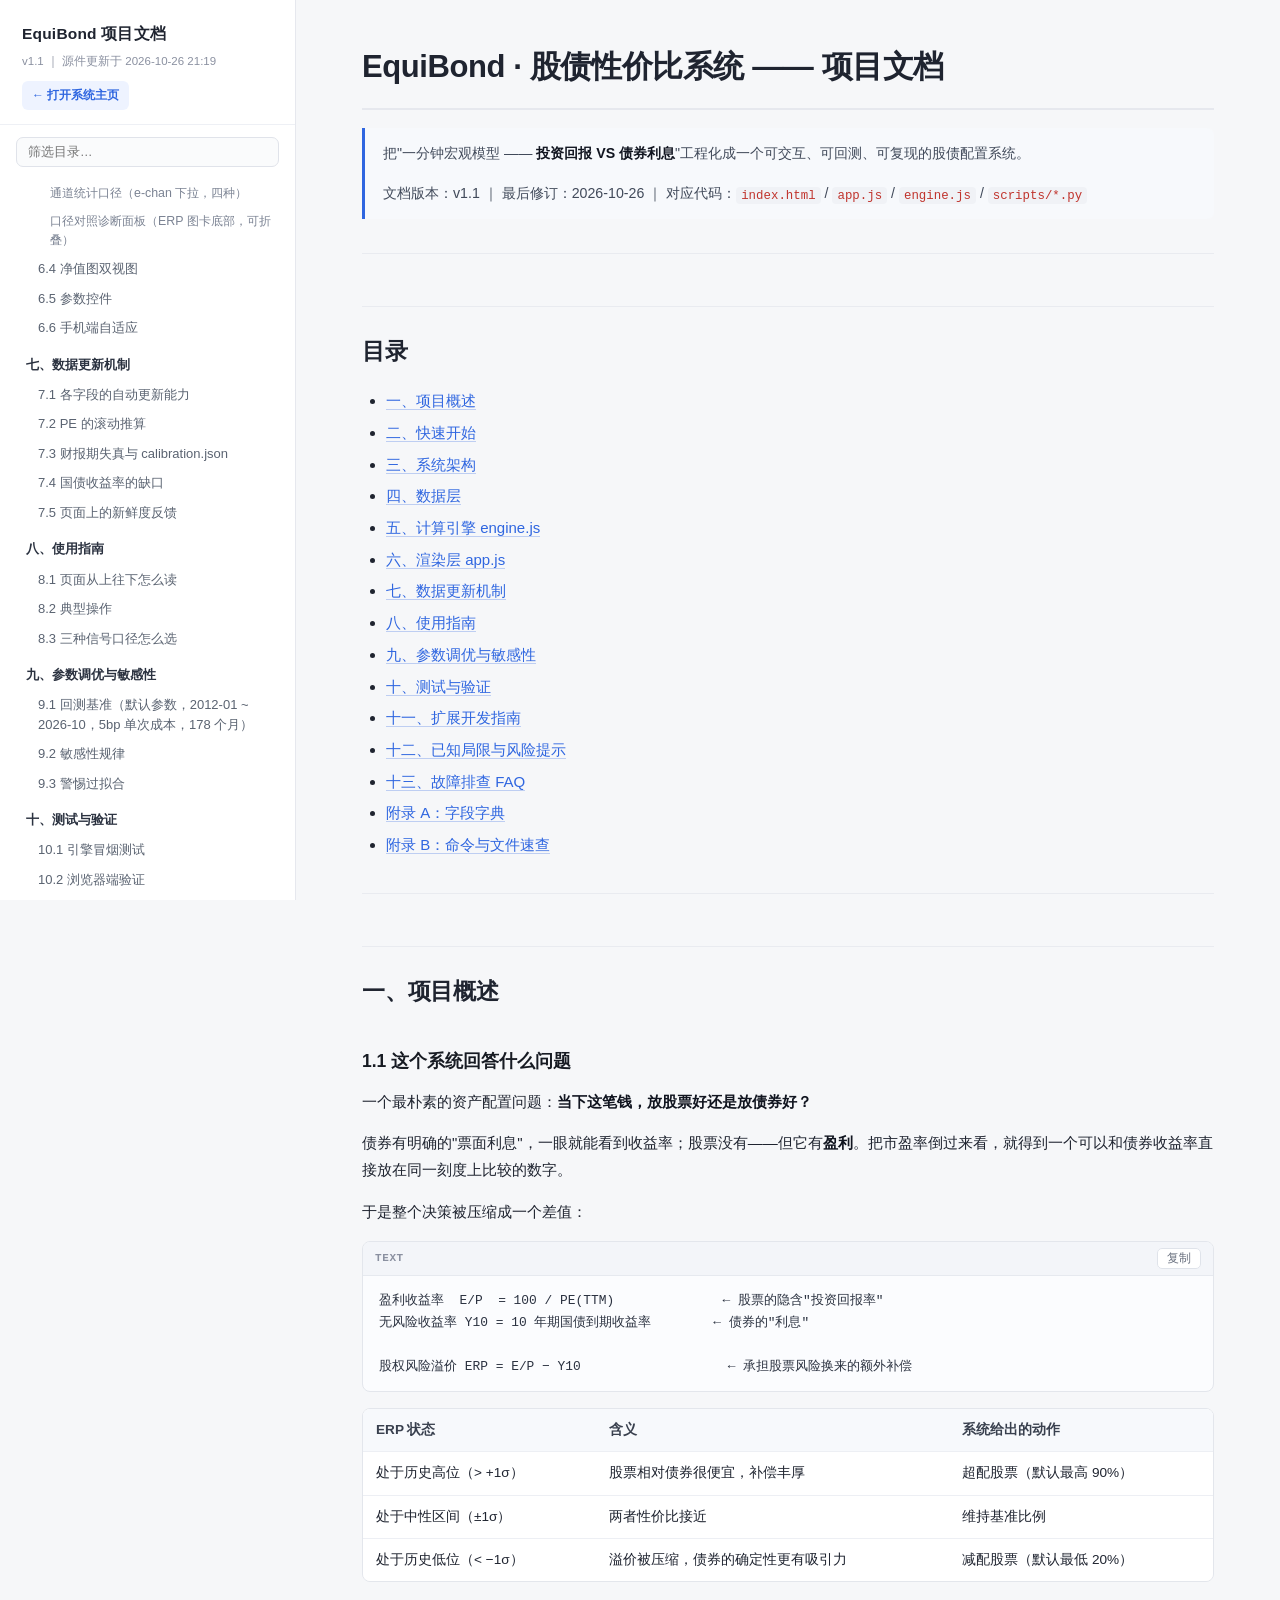
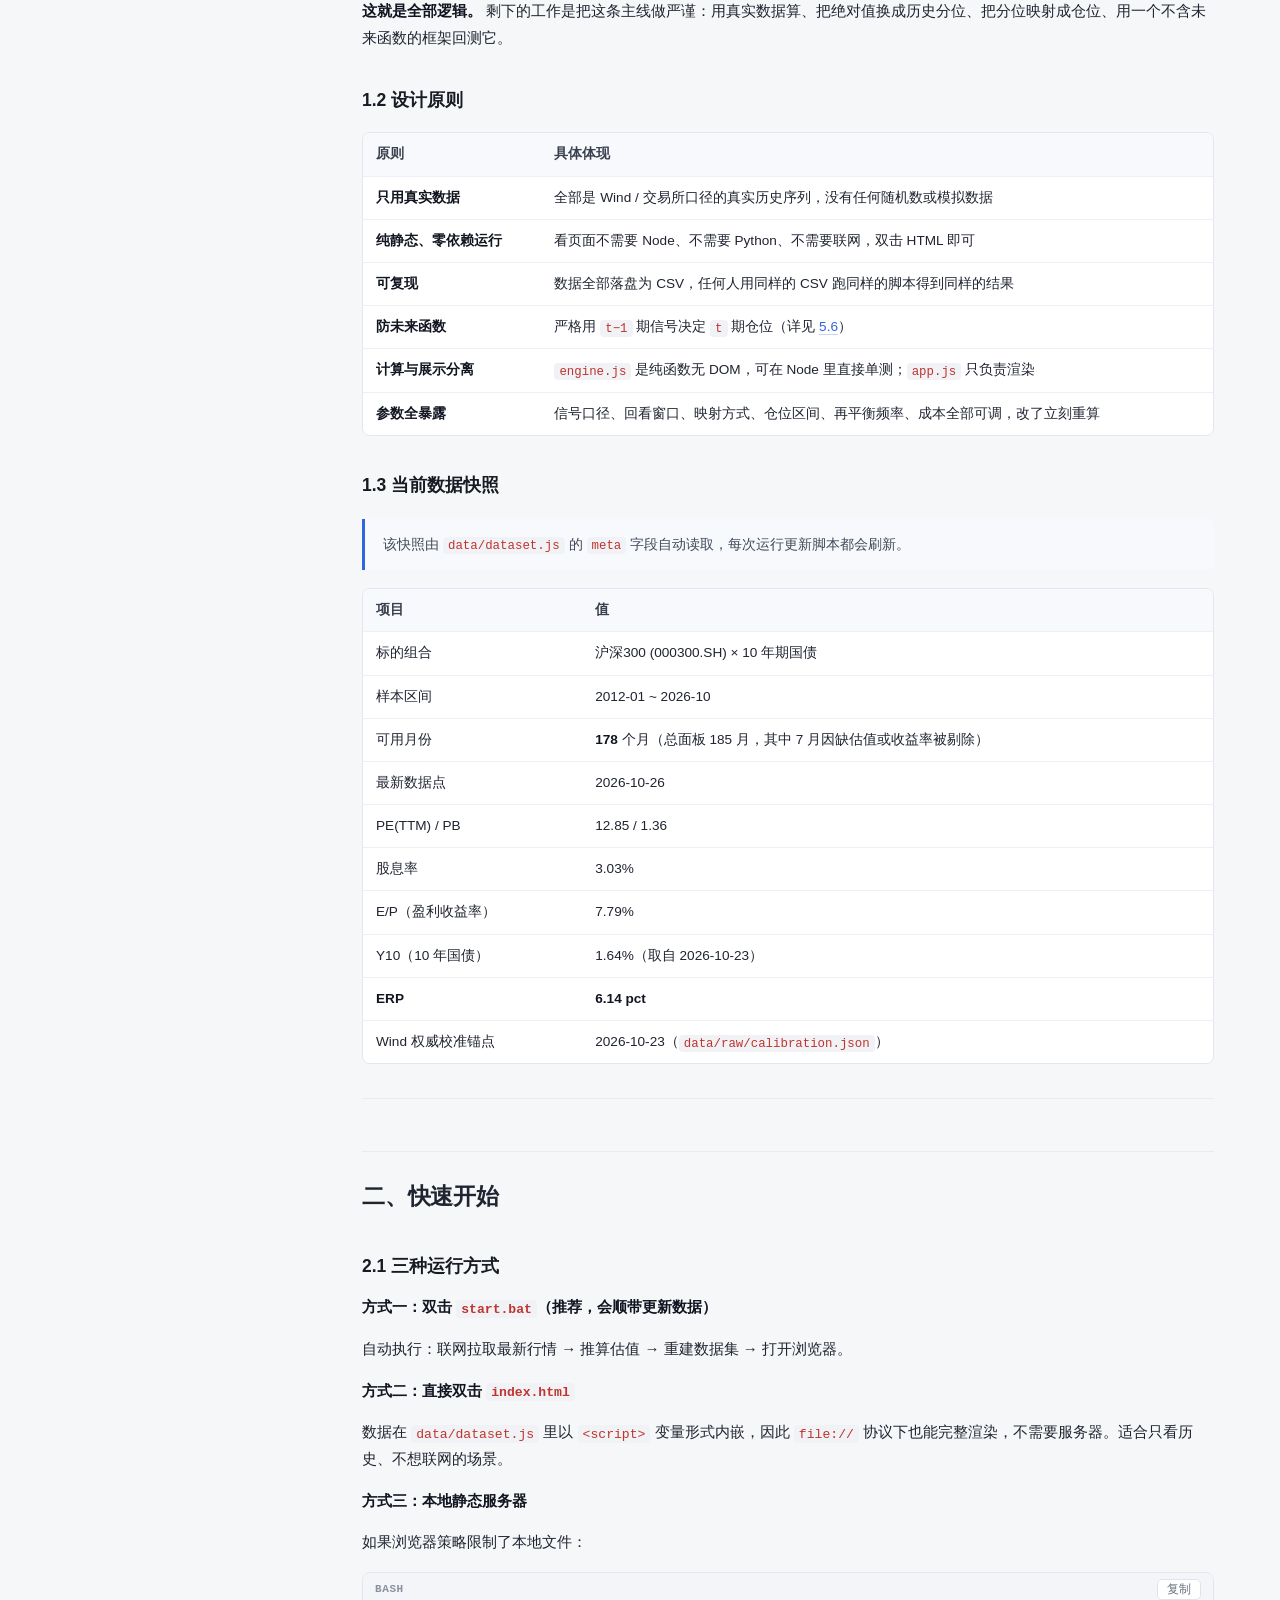
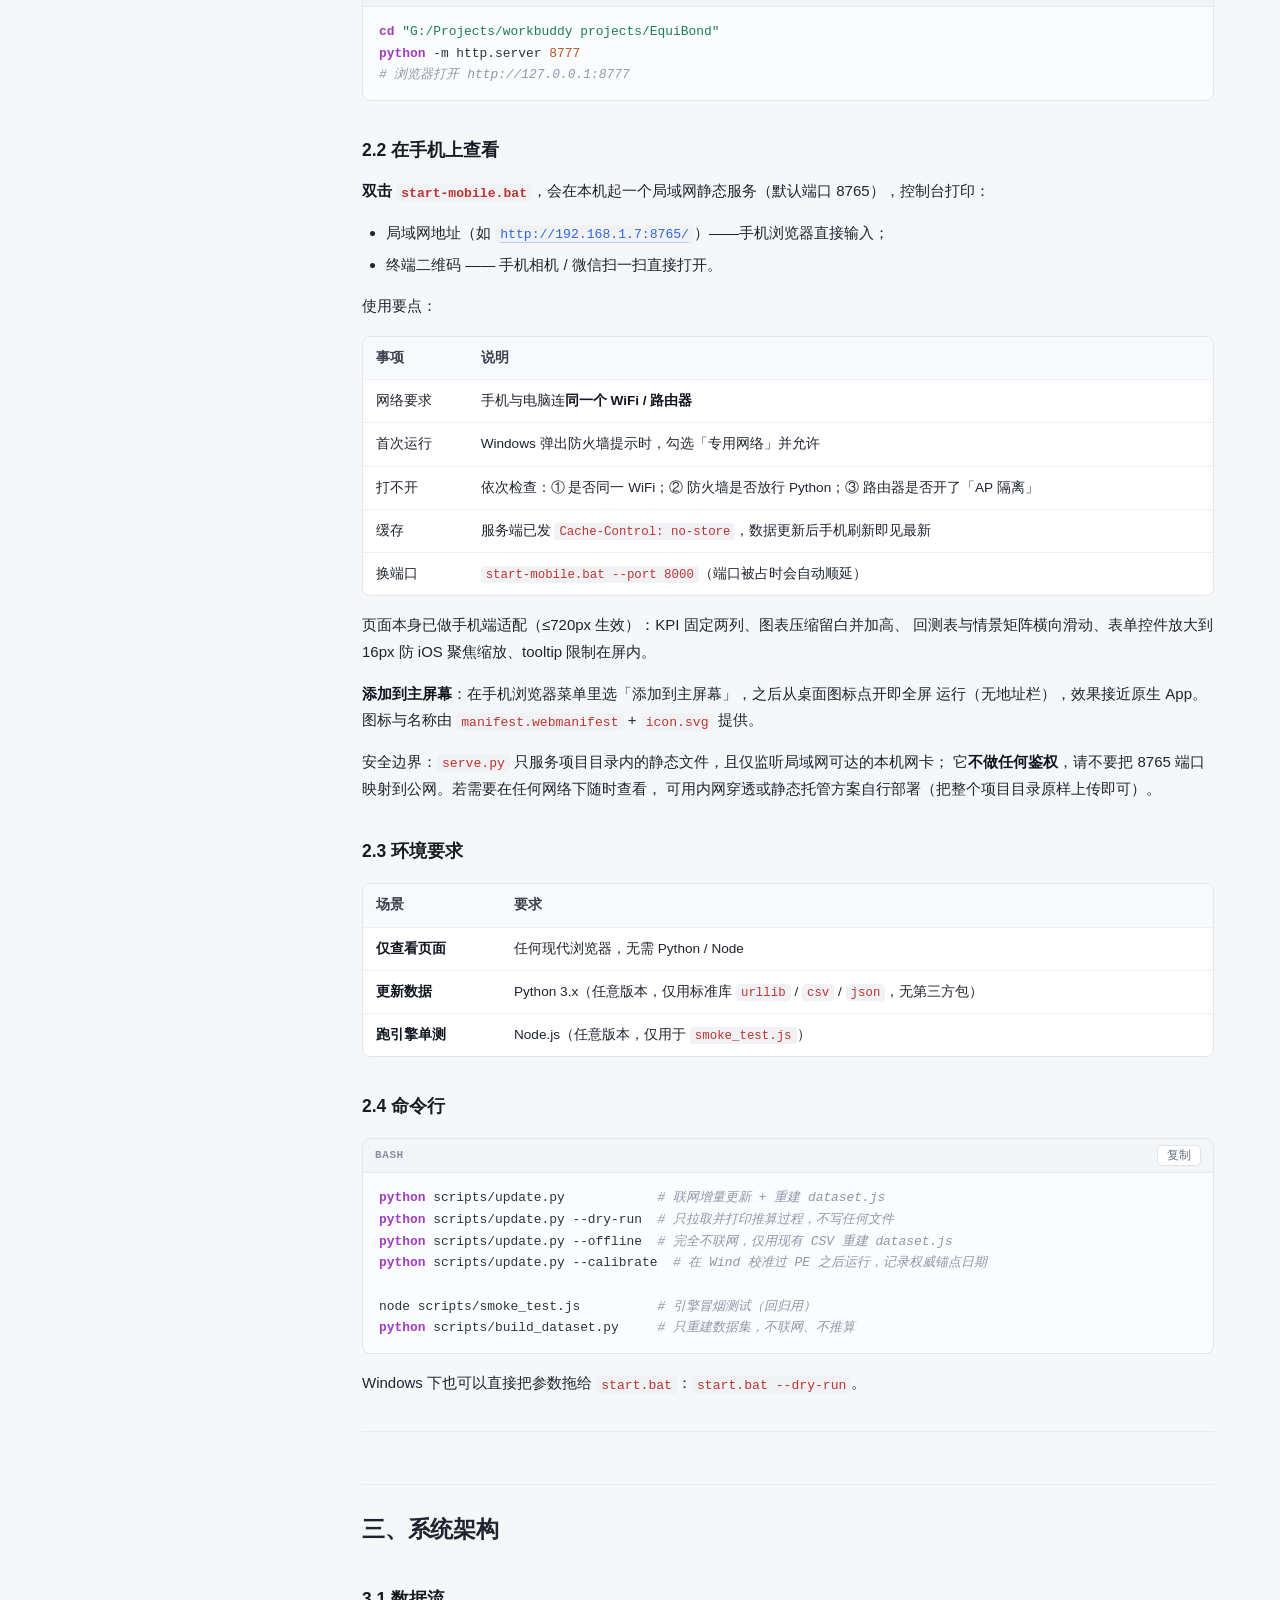
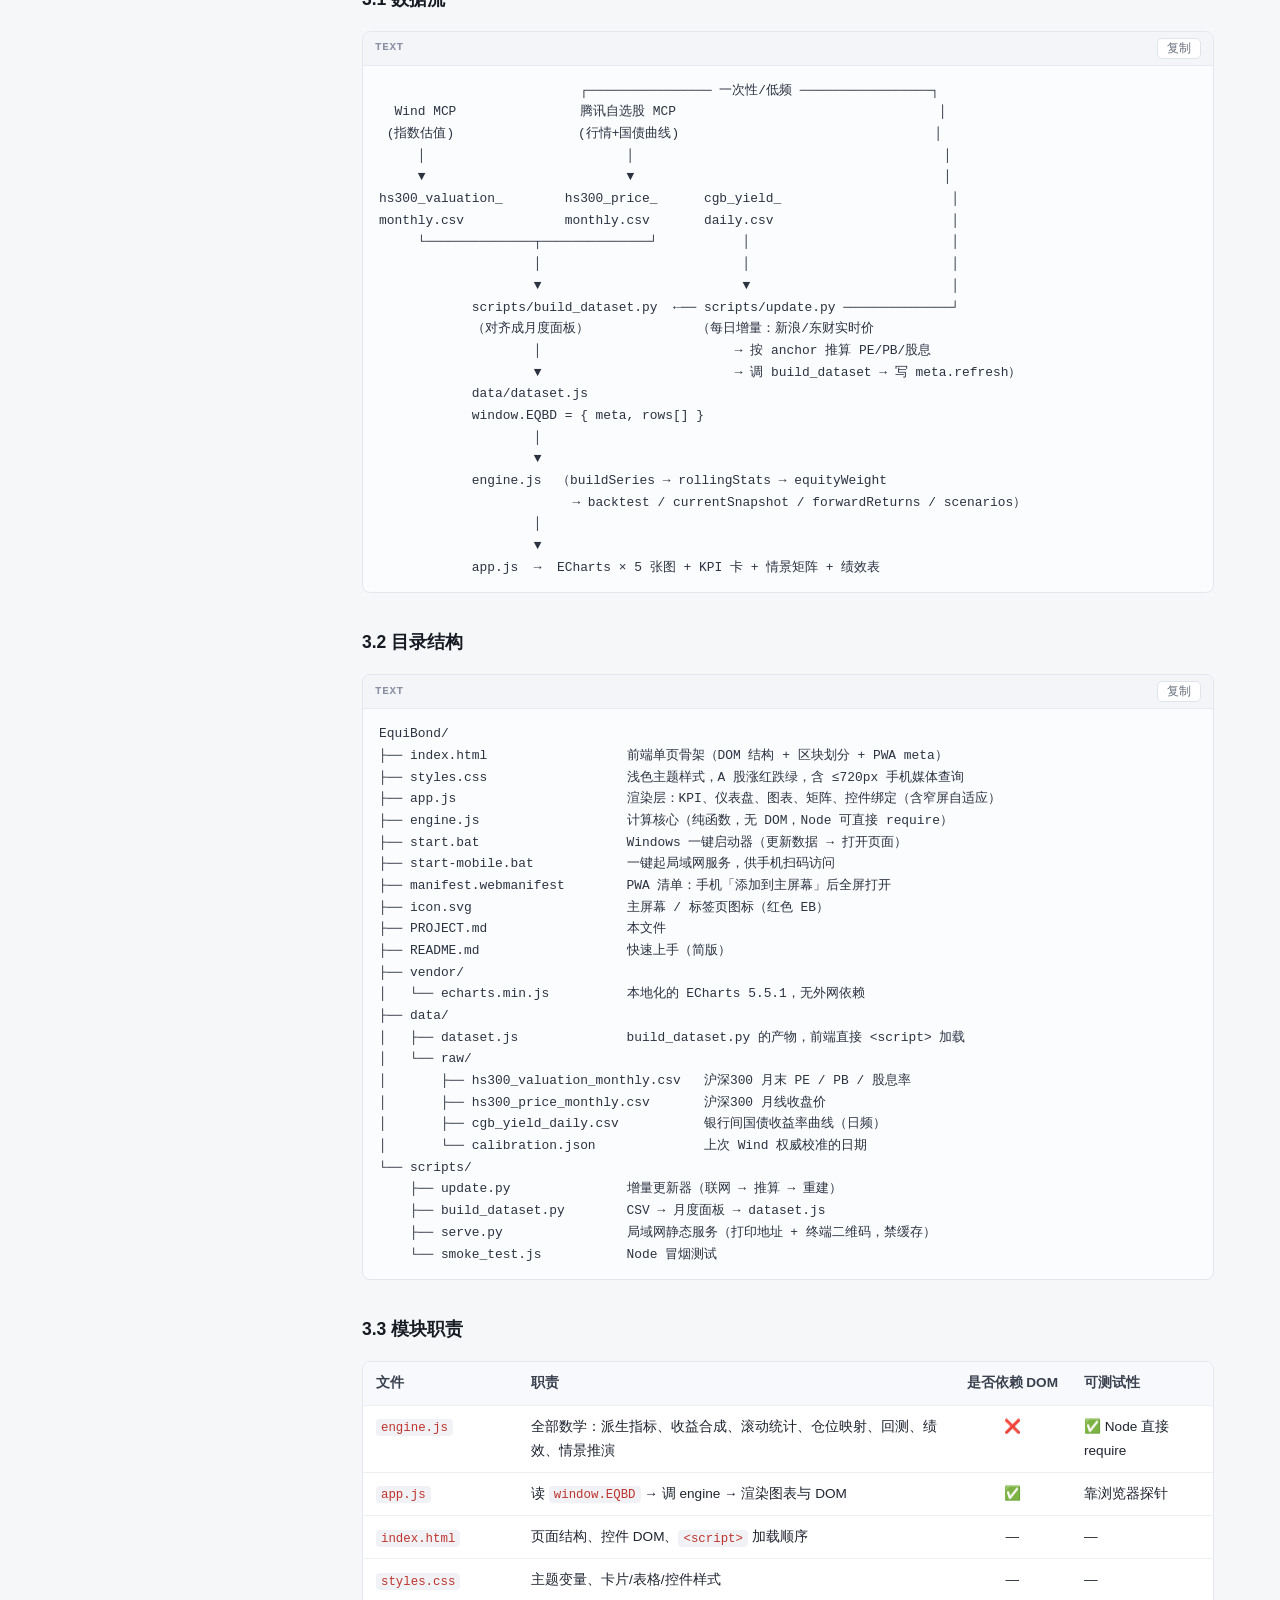
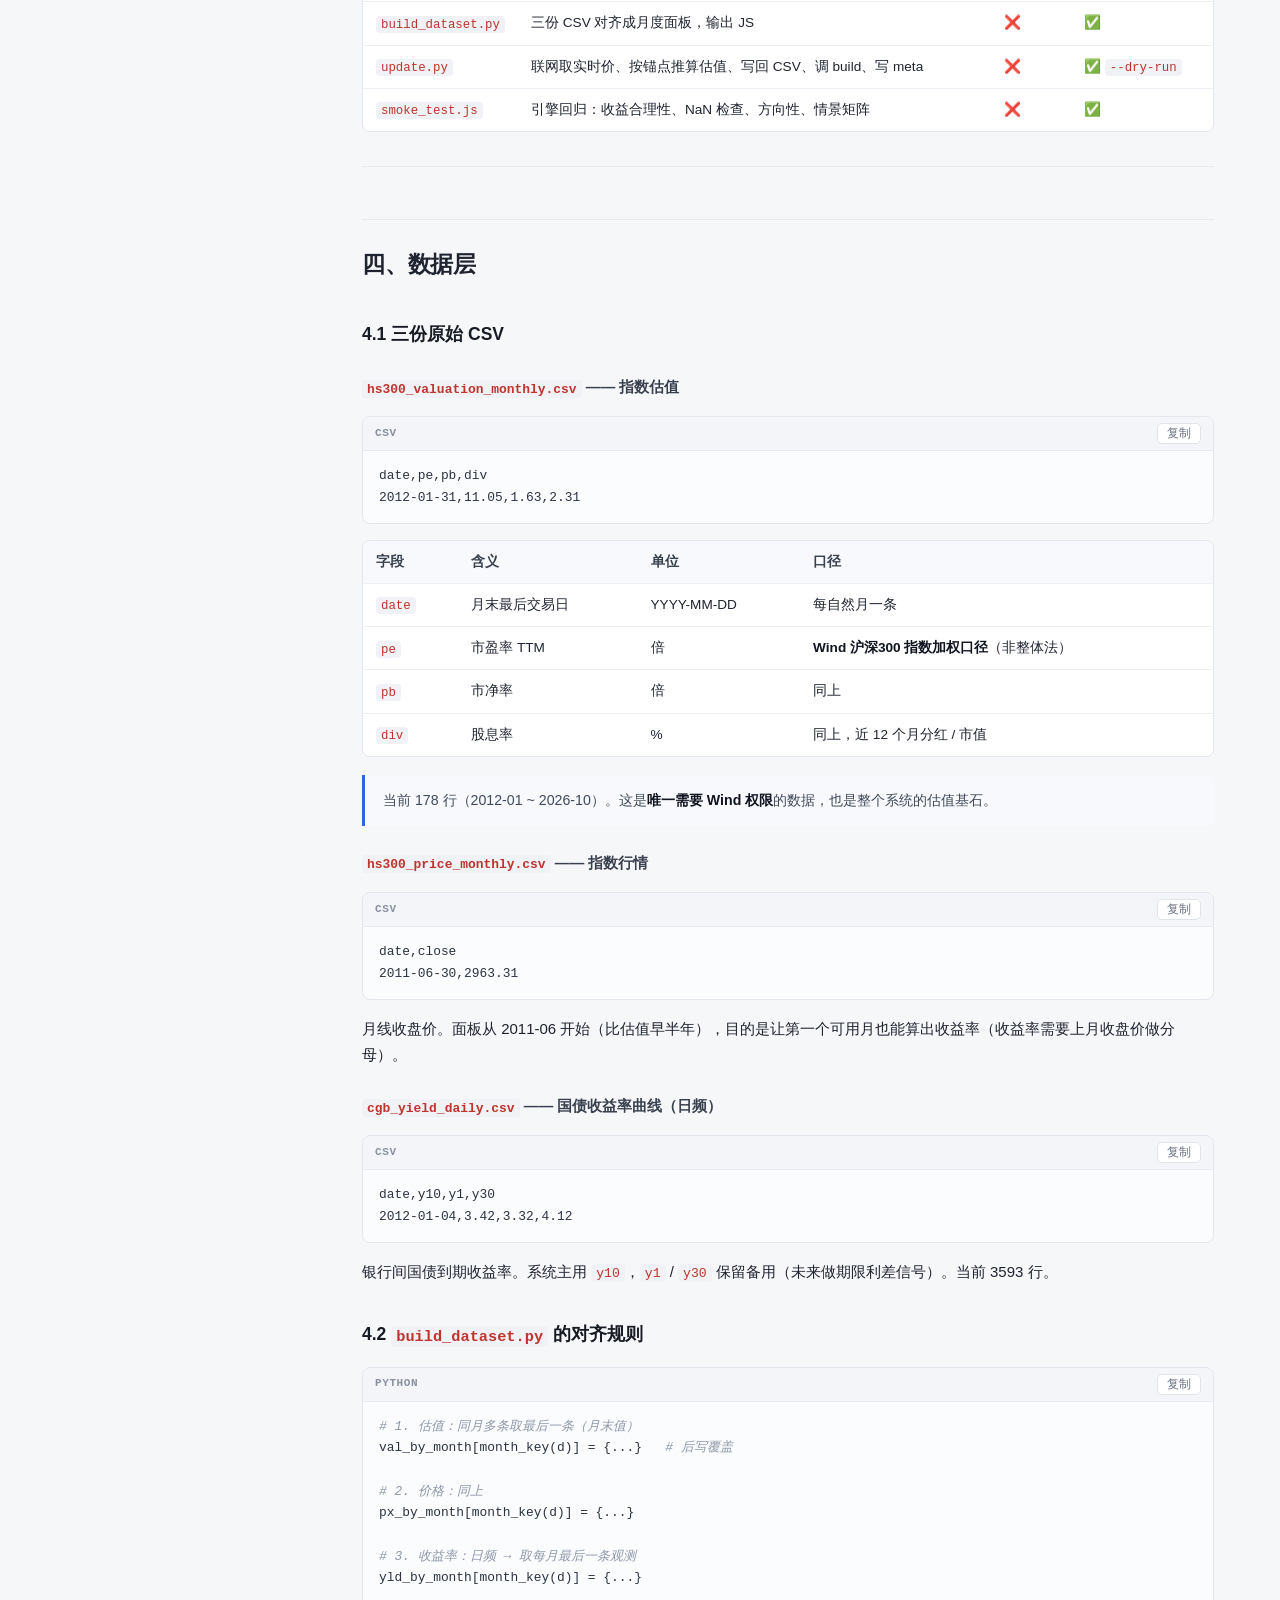
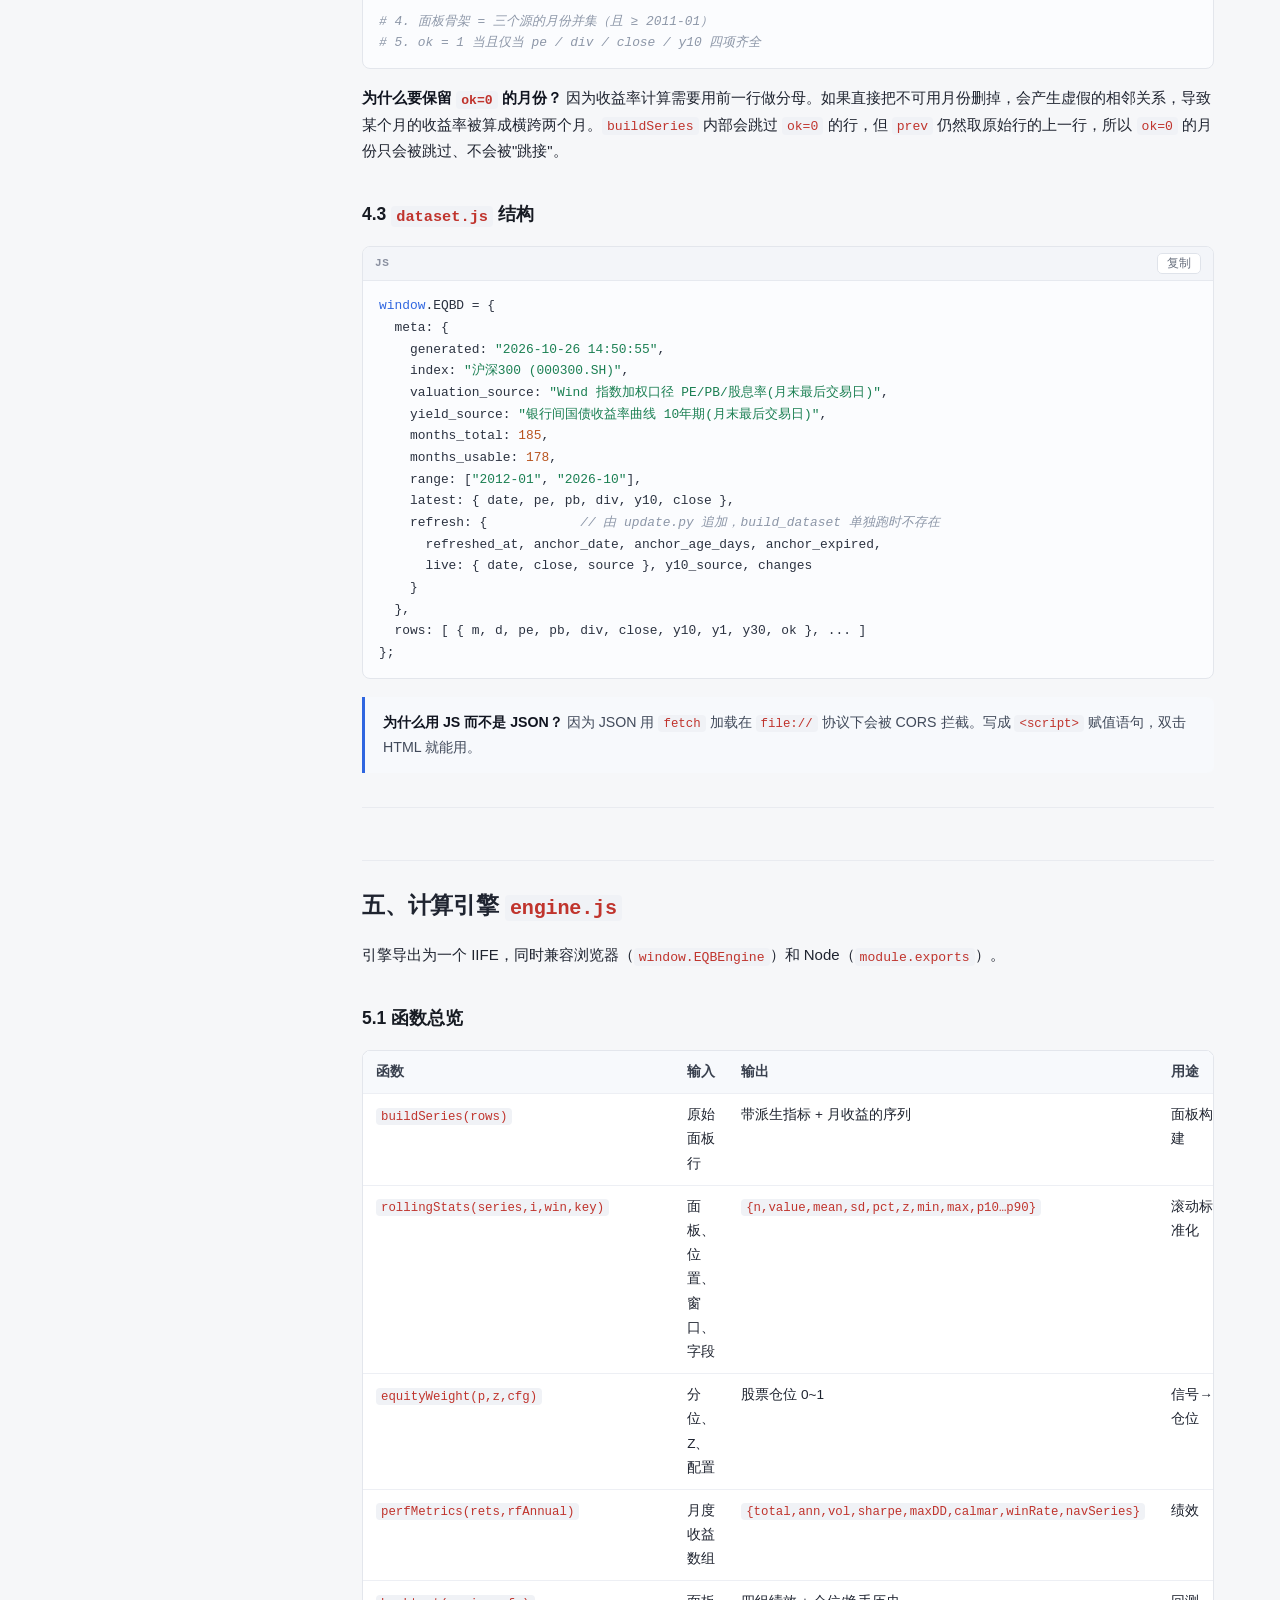
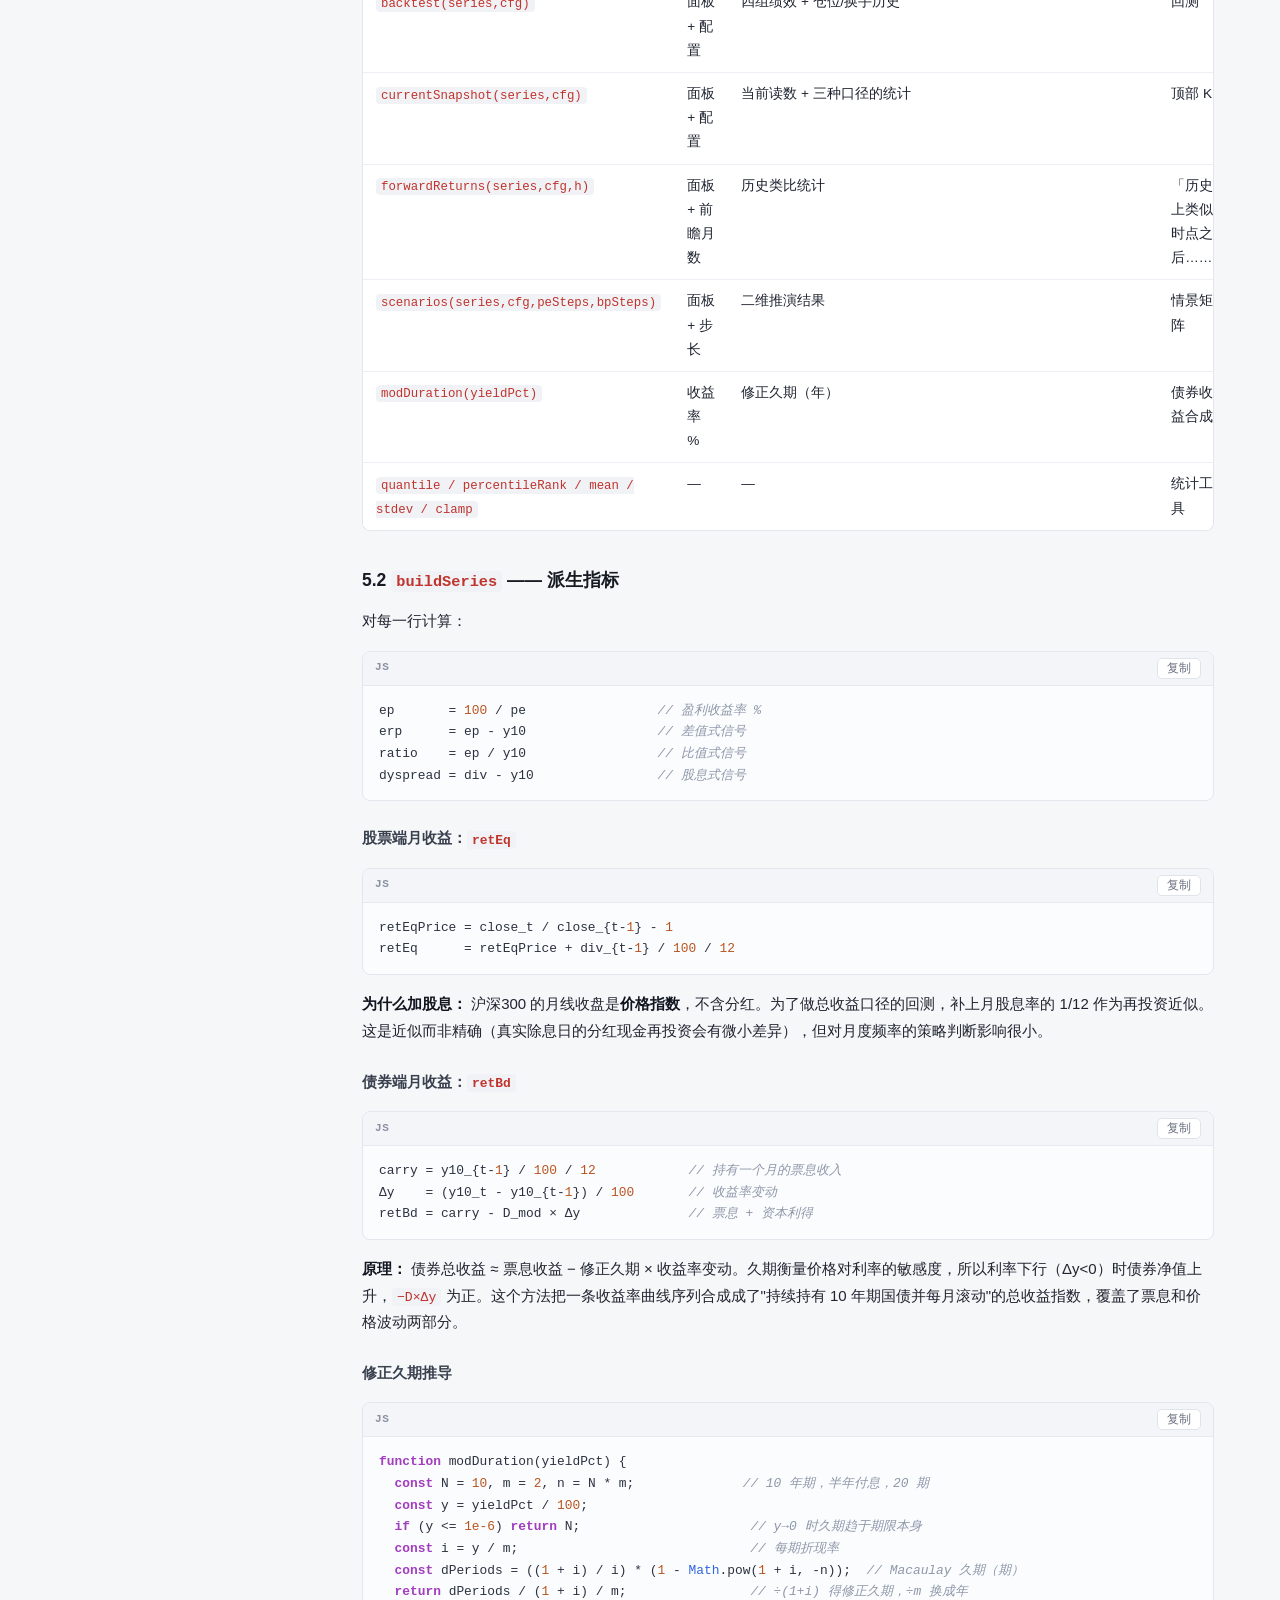
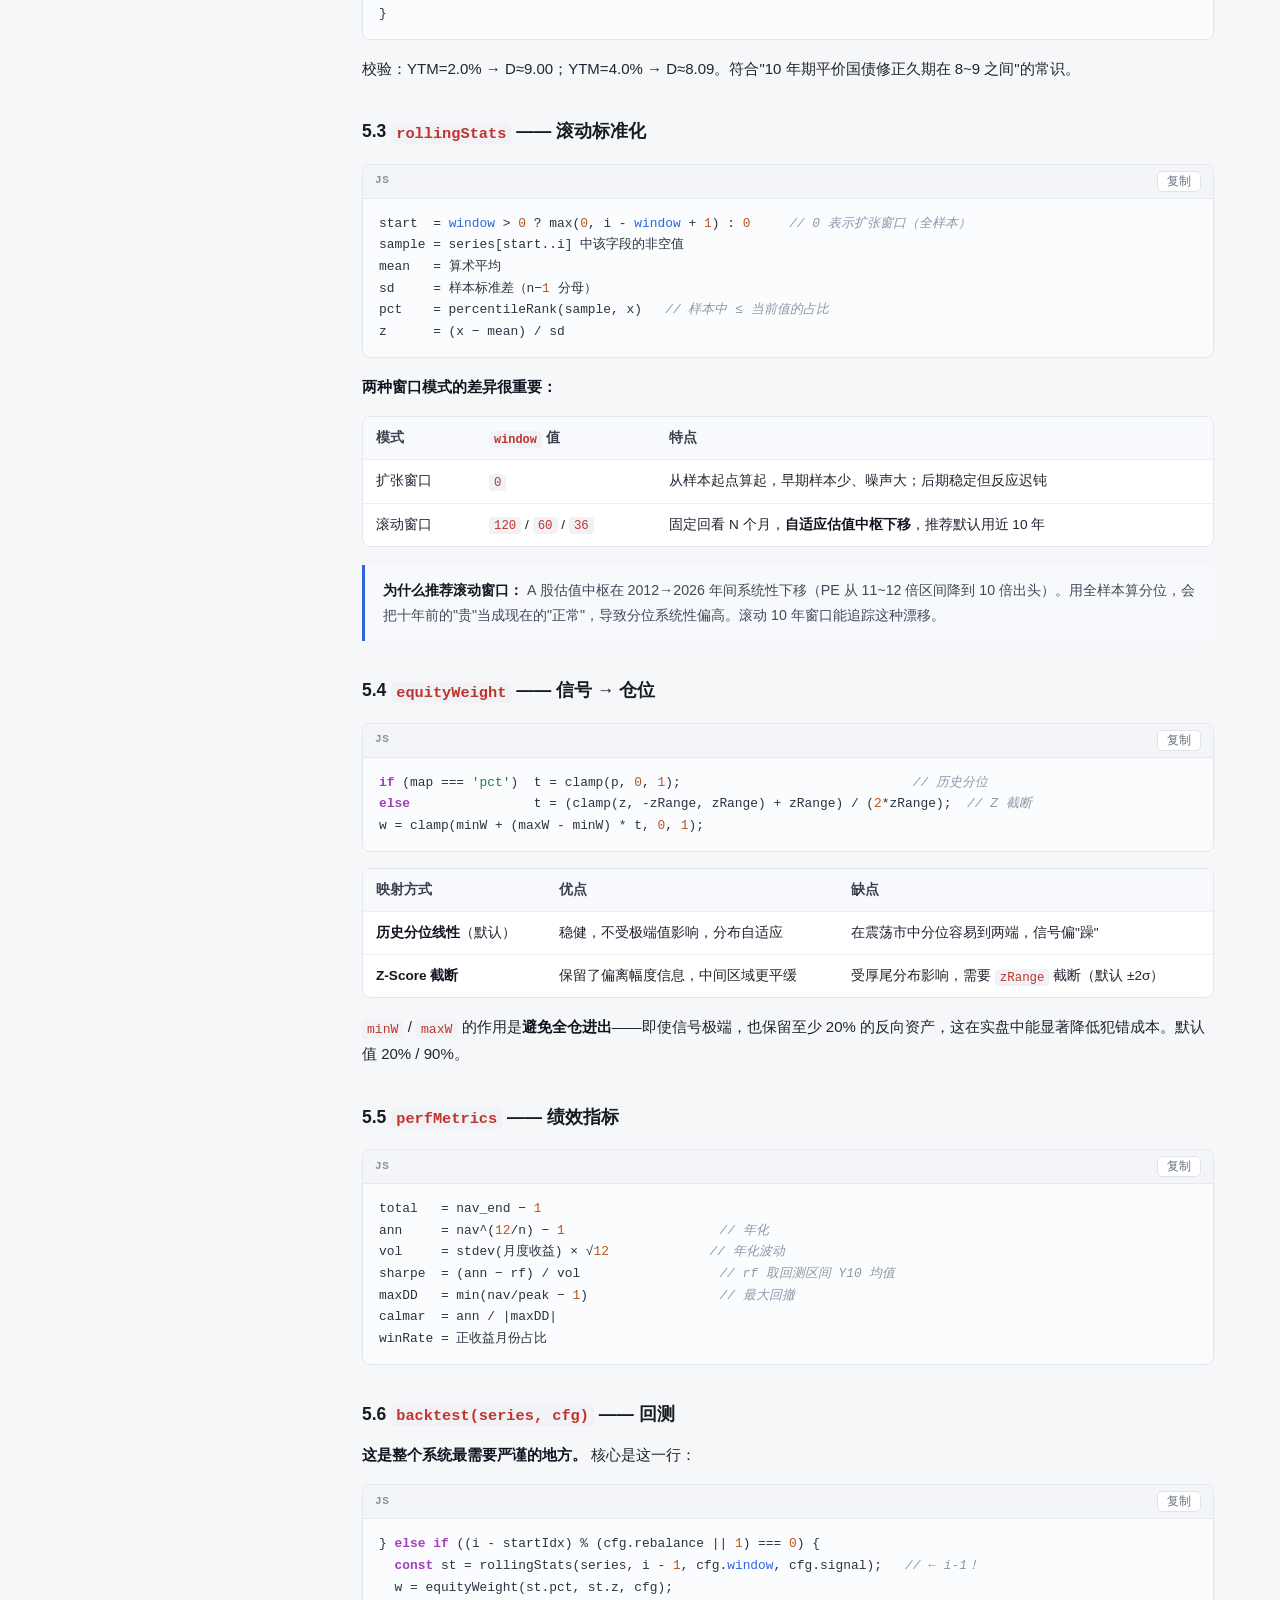
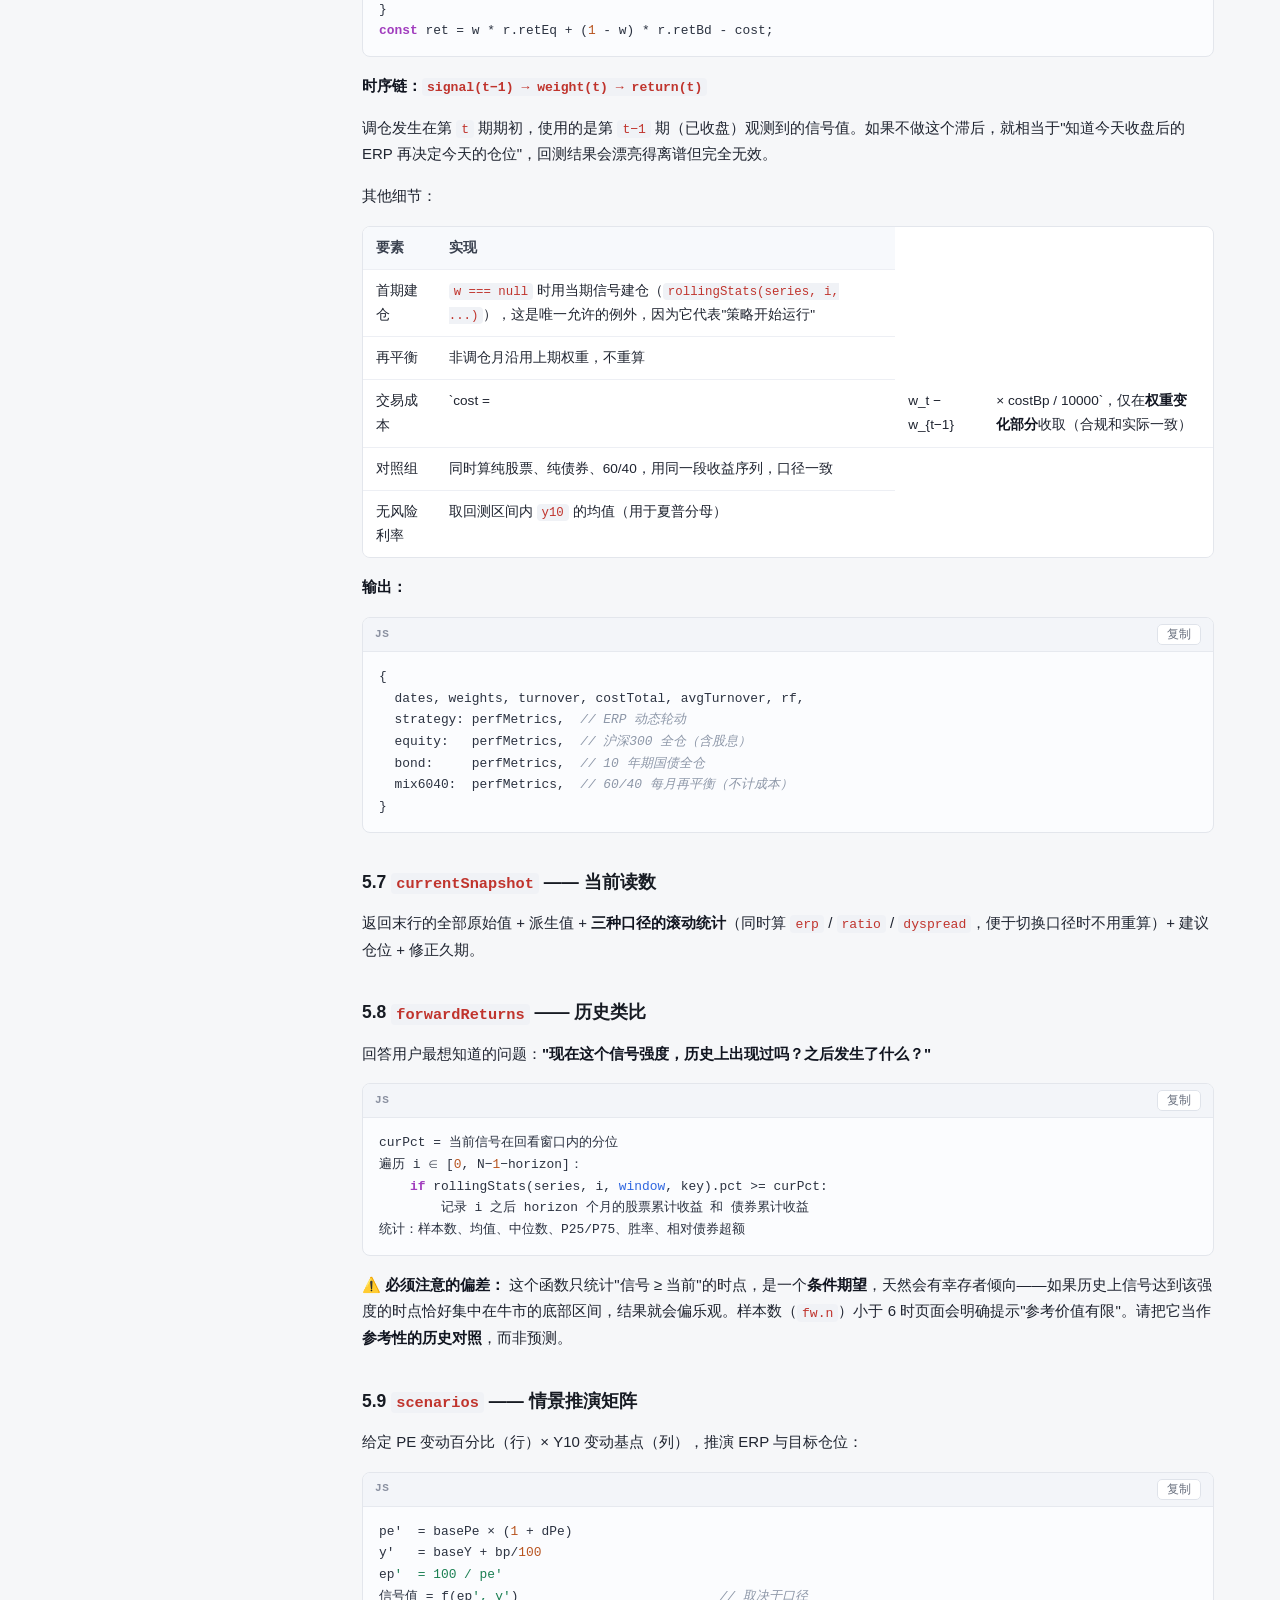
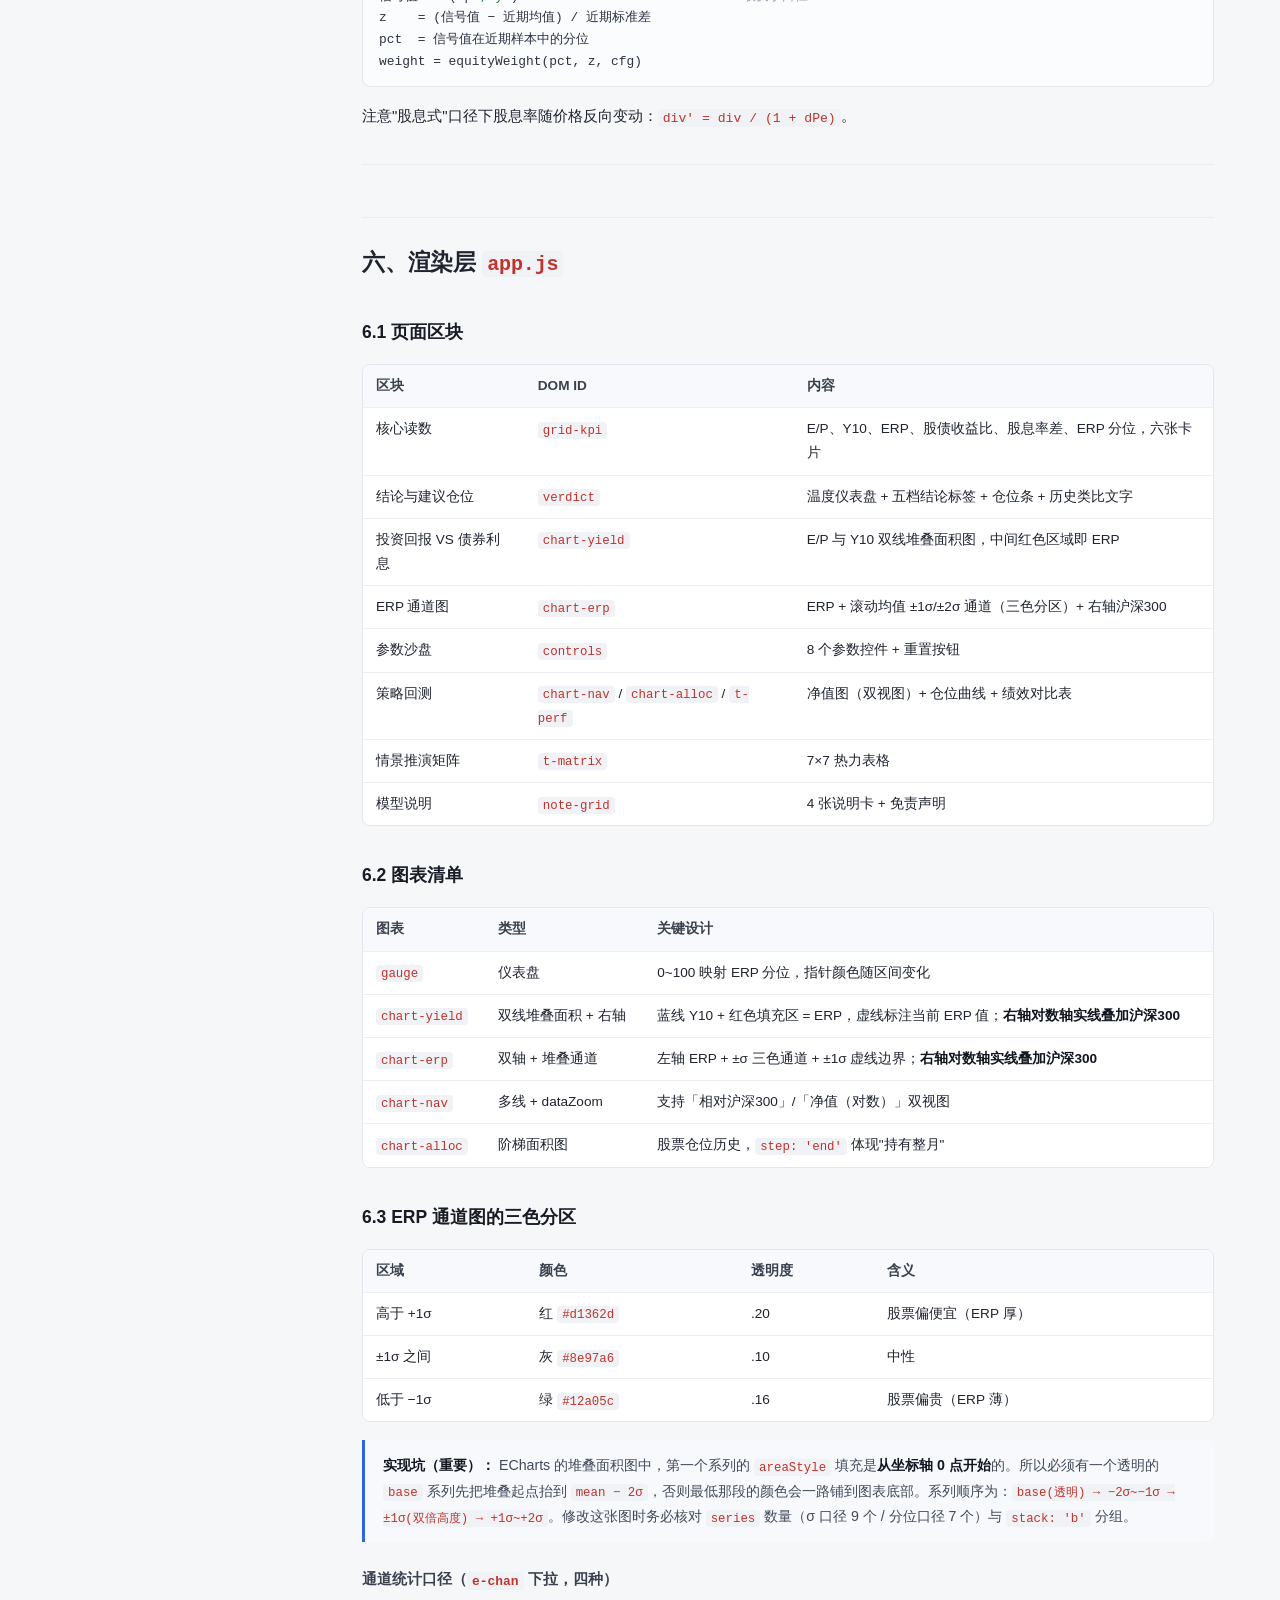
==== PROJECT.html @ 8dd4cf31 "EquiBond v1.0: 股债性价比系统 - ERP = E/P - Y10 信号体系，三种口径（差值/比值/股息） - 月度面板 2012-01 ~ 2026-10，178 个月 - 回测：防未" ====
<!DOCTYPE html>
<html lang="zh-CN">
<head>
<meta charset="utf-8">
<meta name="viewport" content="width=device-width,initial-scale=1">
<title>EquiBond · 项目文档</title>
<style>
*{box-sizing:border-box}
html{scroll-behavior:smooth}
body{
  margin:0;background:#f6f7f9;color:#1f2430;
  font-family:-apple-system,BlinkMacSystemFont,"Segoe UI","PingFang SC","Hiragino Sans GB","Microsoft YaHei",sans-serif;
  font-size:15px;line-height:1.78;-webkit-font-smoothing:antialiased;
}
#progress{position:fixed;top:0;left:0;height:2.5px;width:0;background:#2f66e0;z-index:60;transition:width .1s linear}

/* ---------- 侧栏 ---------- */
#side{
  position:fixed;top:0;left:0;bottom:0;width:296px;background:#fff;
  border-right:1px solid #e6e8ee;display:flex;flex-direction:column;z-index:50;
}
#side .brand{padding:20px 22px 14px;border-bottom:1px solid #eef0f5}
#side .brand b{display:block;font-size:15.5px;letter-spacing:.2px}
#side .brand span{display:block;margin-top:3px;font-size:11.5px;color:#8a90a0}
#side .brand .home{
  display:inline-block;margin-top:10px;font-size:12px;color:#2f66e0;text-decoration:none;
  background:#eef3ff;border-radius:6px;padding:4px 10px;font-weight:600;
}
#side .brand .home:hover{background:#e2ebff}
#tocsearch{
  margin:12px 16px 8px;padding:7px 11px;border:1px solid #e0e3ea;border-radius:7px;
  font-size:12.5px;outline:none;width:calc(100% - 32px);background:#fafbfc;color:#1f2430;font-family:inherit;
}
#tocsearch:focus{border-color:#2f66e0;background:#fff}
#toc{flex:1;overflow-y:auto;padding:4px 10px 30px}
#toc a{
  display:block;padding:5px 12px 5px 14px;color:#5a6371;text-decoration:none;
  font-size:13px;border-radius:6px;line-height:1.5;border-left:2px solid transparent;
}
#toc a:hover{background:#f3f5f9;color:#1f2430}
#toc a.on{color:#2f66e0;font-weight:600;background:#eef3ff;border-left-color:#2f66e0}
#toc a.h2{font-size:13.4px;font-weight:600;color:#2b3240;margin-top:7px}
#toc a.h3{padding-left:26px}
#toc a.h4{padding-left:38px;font-size:12.4px;color:#7b8393}
#toc a.hide{display:none}
#toc .none{padding:14px;color:#9aa1af;font-size:12.5px}

/* ---------- 正文 ---------- */
#main{margin-left:296px;padding:0 0 120px}
#doc{max-width:940px;margin:0 auto;padding:46px 44px 0}
.doc-title{
  font-size:31px;line-height:1.35;margin:0 0 6px;letter-spacing:-.4px;font-weight:700;
  padding-bottom:20px;border-bottom:2px solid #e6e8ee;
}
#doc h2{
  font-size:23px;margin:52px 0 16px;padding-top:24px;border-top:1px solid #e9ebf0;
  letter-spacing:-.2px;font-weight:700;
}
#doc h3{font-size:17.5px;margin:34px 0 12px;font-weight:650;color:#171b23}
#doc h4{font-size:14.8px;margin:24px 0 10px;font-weight:650;color:#39404e}
#doc h2>.anchor,#doc h3>.anchor,#doc h4>.anchor{
  opacity:0;margin-left:8px;color:#c2c8d4;text-decoration:none;font-weight:400;font-size:.8em;
}
#doc h2:hover>.anchor,#doc h3:hover>.anchor,#doc h4:hover>.anchor{opacity:1}
#doc p{margin:0 0 15px}
#doc ul,#doc ol{margin:0 0 15px;padding-left:24px}
#doc li{margin:5px 0}
#doc li>ul,#doc li>ol{margin:6px 0}
#doc strong{font-weight:650;color:#111520}
#doc a{color:#2f66e0;text-decoration:none;border-bottom:1px solid rgba(47,102,224,.28)}
#doc a:hover{border-bottom-color:#2f66e0}
#doc hr{border:0;border-top:1px solid #e9ebf0;margin:34px 0}
#doc blockquote{
  margin:18px 0;padding:13px 18px;background:#f7f9fc;border-left:3px solid #2f66e0;
  border-radius:0 7px 7px 0;color:#414a5a;font-size:14.2px;
}
#doc blockquote p:last-child{margin-bottom:0}
#doc blockquote blockquote{margin:10px 0 0;background:#fff;border-left-color:#c9d6f5}

/* ---------- 行内代码 & 代码块 ---------- */
code{
  font-family:"SF Mono",Menlo,Consolas,"Courier New",monospace;font-size:.875em;
  background:#f0f2f6;color:#c0342d;padding:1.5px 5px;border-radius:4px;
}
.code-wrap{margin:16px 0;border:1px solid #e3e6ec;border-radius:8px;overflow:hidden;background:#fbfcfe}
.code-head{
  display:flex;align-items:center;justify-content:space-between;padding:6px 12px;
  background:#f3f5f9;border-bottom:1px solid #e6e9ef;
}
.code-lang{font-size:11px;color:#8a90a0;font-weight:600;letter-spacing:.6px;text-transform:uppercase;font-family:Consolas,monospace}
.code-copy{
  border:1px solid #dfe3ea;background:#fff;color:#6b7280;font-size:11.5px;cursor:pointer;
  border-radius:5px;padding:2px 9px;font-family:inherit;transition:.15s;
}
.code-copy:hover{border-color:#2f66e0;color:#2f66e0}
.code-copy.done{border-color:#12a05c;color:#12a05c}
pre.code{
  margin:0;padding:14px 16px;overflow-x:auto;font-size:12.9px;line-height:1.68;
  font-family:"SF Mono",Menlo,Consolas,"Courier New",monospace;color:#2b3240;
  background:transparent;tab-size:4;
}
pre.code code{background:none;padding:0;color:inherit;font-size:inherit;border-radius:0}
.tk-c{color:#8d97a8;font-style:italic}
.tk-s{color:#1a7f52}
.tk-k{color:#a13dbe;font-weight:600}
.tk-b{color:#2f66e0}
.tk-n{color:#b8541f}
.tk-p{color:#c0342d;font-weight:600}
.tk-f{color:#0b7a8a}

/* ---------- 表格 ---------- */
.table-wrap{margin:16px 0;overflow-x:auto;border:1px solid #e3e6ec;border-radius:8px}
table{border-collapse:collapse;width:100%;font-size:13.6px;background:#fff}
th,td{padding:9px 13px;border-bottom:1px solid #edeff4;text-align:left;vertical-align:top}
th{background:#f7f9fc;font-weight:650;color:#39404e;white-space:nowrap}
tbody tr:last-child td{border-bottom:0}
tbody tr:hover{background:#fafbfe}
td code{font-size:12.4px}

/* ---------- 工具部件 ---------- */
#top-btn{
  position:fixed;right:26px;bottom:26px;width:42px;height:42px;border-radius:50%;
  background:#fff;border:1px solid #e0e3ea;color:#5a6371;cursor:pointer;font-size:17px;
  box-shadow:0 3px 14px rgba(20,30,60,.09);opacity:0;pointer-events:none;transition:.22s;z-index:55;
}
#top-btn.show{opacity:1;pointer-events:auto}
#top-btn:hover{color:#2f66e0;border-color:#2f66e0;transform:translateY(-2px)}
#menu-btn{
  display:none;position:fixed;left:14px;top:14px;z-index:70;width:40px;height:40px;border-radius:9px;
  background:#fff;border:1px solid #e0e3ea;box-shadow:0 2px 10px rgba(20,30,60,.08);
  cursor:pointer;font-size:17px;color:#39404e;
}
@media (max-width:1080px){
  #side{transform:translateX(-100%);transition:transform .24s ease;box-shadow:0 0 30px rgba(20,30,60,.12)}
  #side.open{transform:none}
  #main{margin-left:0}
  #menu-btn{display:block}
  #doc{padding:64px 20px 0}
  .doc-title{font-size:25px}
  #doc h2{font-size:20px}
}
@media print{
  #side,#top-btn,#menu-btn,#progress{display:none}
  #main{margin:0}#doc{max-width:none;padding:0}
  #doc h2{page-break-after:avoid}table,.code-wrap{page-break-inside:avoid}
}
</style>
</head>
<body>
<div id="progress"></div>
<button id="menu-btn" type="button">&#9776;</button>
<nav id="side">
  <div class="brand">
    <b>EquiBond 项目文档</b>
    <span>v1.1 ｜ 源件更新于 2026-10-26 21:19</span>
    <a class="home" href="index.html">&larr; 打开系统主页</a>
  </div>
  <input id="tocsearch" placeholder="筛选目录…" autocomplete="off">
  <div id="toc"><a class="h2" href="#目录">目录</a>
    <a class="h2" href="#一项目概述">一、项目概述</a>
    <a class="h3" href="#11-这个系统回答什么问题">1.1 这个系统回答什么问题</a>
    <a class="h3" href="#12-设计原则">1.2 设计原则</a>
    <a class="h3" href="#13-当前数据快照">1.3 当前数据快照</a>
    <a class="h2" href="#二快速开始">二、快速开始</a>
    <a class="h3" href="#21-三种运行方式">2.1 三种运行方式</a>
    <a class="h3" href="#22-在手机上查看">2.2 在手机上查看</a>
    <a class="h3" href="#23-环境要求">2.3 环境要求</a>
    <a class="h3" href="#24-命令行">2.4 命令行</a>
    <a class="h2" href="#三系统架构">三、系统架构</a>
    <a class="h3" href="#31-数据流">3.1 数据流</a>
    <a class="h3" href="#32-目录结构">3.2 目录结构</a>
    <a class="h3" href="#33-模块职责">3.3 模块职责</a>
    <a class="h2" href="#四数据层">四、数据层</a>
    <a class="h3" href="#41-三份原始-csv">4.1 三份原始 CSV</a>
    <a class="h4" href="#hs300_valuation_monthlycsv--指数估值">hs300_valuation_monthly.csv —— 指数估值</a>
    <a class="h4" href="#hs300_price_monthlycsv--指数行情">hs300_price_monthly.csv —— 指数行情</a>
    <a class="h4" href="#cgb_yield_dailycsv--国债收益率曲线日频">cgb_yield_daily.csv —— 国债收益率曲线（日频）</a>
    <a class="h3" href="#42-build_datasetpy-的对齐规则">4.2 build_dataset.py 的对齐规则</a>
    <a class="h3" href="#43-datasetjs-结构">4.3 dataset.js 结构</a>
    <a class="h2" href="#五计算引擎-enginejs">五、计算引擎 engine.js</a>
    <a class="h3" href="#51-函数总览">5.1 函数总览</a>
    <a class="h3" href="#52-buildseries--派生指标">5.2 buildSeries —— 派生指标</a>
    <a class="h4" href="#股票端月收益reteq">股票端月收益：retEq</a>
    <a class="h4" href="#债券端月收益retbd">债券端月收益：retBd</a>
    <a class="h4" href="#修正久期推导">修正久期推导</a>
    <a class="h3" href="#53-rollingstats--滚动标准化">5.3 rollingStats —— 滚动标准化</a>
    <a class="h3" href="#54-equityweight--信号--仓位">5.4 equityWeight —— 信号 → 仓位</a>
    <a class="h3" href="#55-perfmetrics--绩效指标">5.5 perfMetrics —— 绩效指标</a>
    <a class="h3" href="#56-backtestseries-cfg--回测">5.6 backtest(series, cfg) —— 回测</a>
    <a class="h3" href="#57-currentsnapshot--当前读数">5.7 currentSnapshot —— 当前读数</a>
    <a class="h3" href="#58-forwardreturns--历史类比">5.8 forwardReturns —— 历史类比</a>
    <a class="h3" href="#59-scenarios--情景推演矩阵">5.9 scenarios —— 情景推演矩阵</a>
    <a class="h2" href="#六渲染层-appjs">六、渲染层 app.js</a>
    <a class="h3" href="#61-页面区块">6.1 页面区块</a>
    <a class="h3" href="#62-图表清单">6.2 图表清单</a>
    <a class="h3" href="#63-erp-通道图的三色分区">6.3 ERP 通道图的三色分区</a>
    <a class="h4" href="#通道统计口径e-chan-下拉四种">通道统计口径（e-chan 下拉，四种）</a>
    <a class="h4" href="#口径对照诊断面板erp-图卡底部可折叠">口径对照诊断面板（ERP 图卡底部，可折叠）</a>
    <a class="h3" href="#64-净值图双视图">6.4 净值图双视图</a>
    <a class="h3" href="#65-参数控件">6.5 参数控件</a>
    <a class="h3" href="#66-手机端自适应">6.6 手机端自适应</a>
    <a class="h2" href="#七数据更新机制">七、数据更新机制</a>
    <a class="h3" href="#71-各字段的自动更新能力">7.1 各字段的自动更新能力</a>
    <a class="h3" href="#72-pe-的滚动推算">7.2 PE 的滚动推算</a>
    <a class="h3" href="#73-财报期失真与-calibrationjson">7.3 财报期失真与 calibration.json</a>
    <a class="h3" href="#74-国债收益率的缺口">7.4 国债收益率的缺口</a>
    <a class="h3" href="#75-页面上的新鲜度反馈">7.5 页面上的新鲜度反馈</a>
    <a class="h2" href="#八使用指南">八、使用指南</a>
    <a class="h3" href="#81-页面从上往下怎么读">8.1 页面从上往下怎么读</a>
    <a class="h3" href="#82-典型操作">8.2 典型操作</a>
    <a class="h3" href="#83-三种信号口径怎么选">8.3 三种信号口径怎么选</a>
    <a class="h2" href="#九参数调优与敏感性">九、参数调优与敏感性</a>
    <a class="h3" href="#91-回测基准默认参数2012-01--2026-105bp-单次成本178-个月">9.1 回测基准（默认参数，2012-01 ~ 2026-10，5bp 单次成本，178 个月）</a>
    <a class="h3" href="#92-敏感性规律">9.2 敏感性规律</a>
    <a class="h3" href="#93-警惕过拟合">9.3 警惕过拟合</a>
    <a class="h2" href="#十测试与验证">十、测试与验证</a>
    <a class="h3" href="#101-引擎冒烟测试">10.1 引擎冒烟测试</a>
    <a class="h3" href="#102-浏览器端验证">10.2 浏览器端验证</a>
    <a class="h3" href="#103-更新脚本的可重复运行性">10.3 更新脚本的可重复运行性</a>
    <a class="h2" href="#十一扩展开发指南">十一、扩展开发指南</a>
    <a class="h3" href="#111-换一个指数如换成中证500--上证50">11.1 换一个指数（如换成中证500 / 上证50）</a>
    <a class="h3" href="#112-新增一个信号">11.2 新增一个信号</a>
    <a class="h3" href="#113-新增国债收益率数据源">11.3 新增国债收益率数据源</a>
    <a class="h3" href="#114-想把回测频率换成日频">11.4 想把回测频率换成日频</a>
    <a class="h3" href="#115-接入定时自动更新">11.5 接入定时自动更新</a>
    <a class="h2" href="#十二已知局限与风险提示">十二、已知局限与风险提示</a>
    <a class="h3" href="#121-方法论局限">12.1 方法论局限</a>
    <a class="h3" href="#122-这个模型不做什么">12.2 这个模型不做什么</a>
    <a class="h3" href="#123-免责声明">12.3 免责声明</a>
    <a class="h2" href="#十三故障排查-faq">十三、故障排查 FAQ</a>
    <a class="h2" href="#附录-a字段字典">附录 A：字段字典</a>
    <a class="h3" href="#datasetjs-每行月度">dataset.js 每行（月度）</a>
    <a class="h3" href="#seriesbuildseries-输出">series（buildSeries 输出）</a>
    <a class="h3" href="#配置对象-cfg">配置对象 cfg</a>
    <a class="h3" href="#主题配色appjs-的-c-对象">主题配色（app.js 的 C 对象）</a>
    <a class="h2" href="#附录-b命令与文件速查">附录 B：命令与文件速查</a>
    <a class="h3" href="#命令">命令</a>
    <a class="h3" href="#关键文件对照表">关键文件对照表</a>
    <a class="h3" href="#更新数据的最小流程">更新数据的最小流程</a>
    <div id="toc-empty" class="none" style="display:none">无匹配章节</div>
  </div>
</nav>
<div id="main"><article id="doc"><h1 id="equibond--股债性价比系统--项目文档" class="doc-title">EquiBond · 股债性价比系统 —— 项目文档</h1><blockquote><p>把&quot;一分钟宏观模型 —— <strong>投资回报 VS 债券利息</strong>&quot;工程化成一个可交互、可回测、可复现的股债配置系统。</p><p>文档版本：v1.1 ｜ 最后修订：2026-10-26 ｜ 对应代码：<code>index.html</code> / <code>app.js</code> / <code>engine.js</code> / <code>scripts/*.py</code></p></blockquote><hr><h2 id="目录">目录</h2><ul class="lvl0"><li><a href="#一项目概述">一、项目概述</a></li><li><a href="#二快速开始">二、快速开始</a></li><li><a href="#三系统架构">三、系统架构</a></li><li><a href="#四数据层">四、数据层</a></li><li><a href="#五计算引擎-enginejs">五、计算引擎 engine.js</a></li><li><a href="#六渲染层-appjs">六、渲染层 app.js</a></li><li><a href="#七数据更新机制">七、数据更新机制</a></li><li><a href="#八使用指南">八、使用指南</a></li><li><a href="#九参数调优与敏感性">九、参数调优与敏感性</a></li><li><a href="#十测试与验证">十、测试与验证</a></li><li><a href="#十一扩展开发指南">十一、扩展开发指南</a></li><li><a href="#十二已知局限与风险提示">十二、已知局限与风险提示</a></li><li><a href="#十三故障排查-faq">十三、故障排查 FAQ</a></li><li><a href="#附录-a字段字典">附录 A：字段字典</a></li><li><a href="#附录-b命令与文件速查">附录 B：命令与文件速查</a></li></ul><hr><h2 id="一项目概述">一、项目概述</h2><h3 id="11-这个系统回答什么问题">1.1 这个系统回答什么问题</h3><p>一个最朴素的资产配置问题：<strong>当下这笔钱，放股票好还是放债券好？</strong></p><p>债券有明确的&quot;票面利息&quot;，一眼就能看到收益率；股票没有——但它有<strong>盈利</strong>。把市盈率倒过来看，就得到一个可以和债券收益率直接放在同一刻度上比较的数字。</p><p>于是整个决策被压缩成一个差值：</p><div class="code-wrap"><div class="code-head"><span class="code-lang">text</span><button class="code-copy" type="button">复制</button></div><pre class="code"><code>盈利收益率  E/P  = 100 / PE(TTM)              ← 股票的隐含&quot;投资回报率&quot;
无风险收益率 Y10 = 10 年期国债到期收益率        ← 债券的&quot;利息&quot;

股权风险溢价 ERP = E/P − Y10                   ← 承担股票风险换来的额外补偿</code></pre></div><div class="table-wrap"><table><thead><tr><th>ERP 状态</th><th>含义</th><th>系统给出的动作</th></tr></thead><tbody><tr><td>处于历史高位（&gt; +1σ）</td><td>股票相对债券很便宜，补偿丰厚</td><td>超配股票（默认最高 90%）</td></tr><tr><td>处于中性区间（±1σ）</td><td>两者性价比接近</td><td>维持基准比例</td></tr><tr><td>处于历史低位（&lt; −1σ）</td><td>溢价被压缩，债券的确定性更有吸引力</td><td>减配股票（默认最低 20%）</td></tr></tbody></table></div><p><strong>这就是全部逻辑。</strong> 剩下的工作是把这条主线做严谨：用真实数据算、把绝对值换成历史分位、把分位映射成仓位、用一个不含未来函数的框架回测它。</p><h3 id="12-设计原则">1.2 设计原则</h3><div class="table-wrap"><table><thead><tr><th>原则</th><th>具体体现</th></tr></thead><tbody><tr><td><strong>只用真实数据</strong></td><td>全部是 Wind / 交易所口径的真实历史序列，没有任何随机数或模拟数据</td></tr><tr><td><strong>纯静态、零依赖运行</strong></td><td>看页面不需要 Node、不需要 Python、不需要联网，双击 HTML 即可</td></tr><tr><td><strong>可复现</strong></td><td>数据全部落盘为 CSV，任何人用同样的 CSV 跑同样的脚本得到同样的结果</td></tr><tr><td><strong>防未来函数</strong></td><td>严格用 <code>t−1</code> 期信号决定 <code>t</code> 期仓位（详见 <a href="#56-backtestseries-cfg--回测">5.6</a>）</td></tr><tr><td><strong>计算与展示分离</strong></td><td><code>engine.js</code> 是纯函数无 DOM，可在 Node 里直接单测；<code>app.js</code> 只负责渲染</td></tr><tr><td><strong>参数全暴露</strong></td><td>信号口径、回看窗口、映射方式、仓位区间、再平衡频率、成本全部可调，改了立刻重算</td></tr></tbody></table></div><h3 id="13-当前数据快照">1.3 当前数据快照</h3><blockquote><p>该快照由 <code>data/dataset.js</code> 的 <code>meta</code> 字段自动读取，每次运行更新脚本都会刷新。</p></blockquote><div class="table-wrap"><table><thead><tr><th>项目</th><th>值</th></tr></thead><tbody><tr><td>标的组合</td><td>沪深300 (000300.SH) × 10 年期国债</td></tr><tr><td>样本区间</td><td>2012-01 ~ 2026-10</td></tr><tr><td>可用月份</td><td><strong>178</strong> 个月（总面板 185 月，其中 7 月因缺估值或收益率被剔除）</td></tr><tr><td>最新数据点</td><td>2026-10-26</td></tr><tr><td>PE(TTM) / PB</td><td>12.85 / 1.36</td></tr><tr><td>股息率</td><td>3.03%</td></tr><tr><td>E/P（盈利收益率）</td><td>7.79%</td></tr><tr><td>Y10（10 年国债）</td><td>1.64%（取自 2026-10-23）</td></tr><tr><td><strong>ERP</strong></td><td><strong>6.14 pct</strong></td></tr><tr><td>Wind 权威校准锚点</td><td>2026-10-23（<code>data/raw/calibration.json</code>）</td></tr></tbody></table></div><hr><h2 id="二快速开始">二、快速开始</h2><h3 id="21-三种运行方式">2.1 三种运行方式</h3><p><strong>方式一：双击 <code>start.bat</code>（推荐，会顺带更新数据）</strong></p><p>自动执行：联网拉取最新行情 → 推算估值 → 重建数据集 → 打开浏览器。</p><p><strong>方式二：直接双击 <code>index.html</code></strong></p><p>数据在 <code>data/dataset.js</code> 里以 <code>&lt;script&gt;</code> 变量形式内嵌，因此 <code>file://</code> 协议下也能完整渲染，不需要服务器。适合只看历史、不想联网的场景。</p><p><strong>方式三：本地静态服务器</strong></p><p>如果浏览器策略限制了本地文件：</p><div class="code-wrap"><div class="code-head"><span class="code-lang">bash</span><button class="code-copy" type="button">复制</button></div><pre class="code"><code><span class="tk-k">cd</span> <span class="tk-s">&quot;G:/Projects/workbuddy projects/EquiBond&quot;</span>
<span class="tk-k">python</span> -m http.server <span class="tk-n">8777</span>
<span class="tk-c"># 浏览器打开 http://127.0.0.1:8777</span></code></pre></div><h3 id="22-在手机上查看">2.2 在手机上查看</h3><p><strong>双击 <code>start-mobile.bat</code></strong>，会在本机起一个局域网静态服务（默认端口 8765），控制台打印：</p><ul class="lvl0"><li>局域网地址（如 <code><a href="http://192.168.1.7:8765/" target="_blank" rel="noopener">http://192.168.1.7:8765/</a></code>）——手机浏览器直接输入；</li><li>终端二维码 —— 手机相机 / 微信扫一扫直接打开。</li></ul><p>使用要点：</p><div class="table-wrap"><table><thead><tr><th>事项</th><th>说明</th></tr></thead><tbody><tr><td>网络要求</td><td>手机与电脑连<strong>同一个 WiFi / 路由器</strong></td></tr><tr><td>首次运行</td><td>Windows 弹出防火墙提示时，勾选「专用网络」并允许</td></tr><tr><td>打不开</td><td>依次检查：① 是否同一 WiFi；② 防火墙是否放行 Python；③ 路由器是否开了「AP 隔离」</td></tr><tr><td>缓存</td><td>服务端已发 <code>Cache-Control: no-store</code>，数据更新后手机刷新即见最新</td></tr><tr><td>换端口</td><td><code>start-mobile.bat --port 8000</code>（端口被占时会自动顺延）</td></tr></tbody></table></div><p>页面本身已做手机端适配（≤720px 生效）：KPI 固定两列、图表压缩留白并加高、 回测表与情景矩阵横向滑动、表单控件放大到 16px 防 iOS 聚焦缩放、tooltip 限制在屏内。</p><p><strong>添加到主屏幕</strong>：在手机浏览器菜单里选「添加到主屏幕」，之后从桌面图标点开即全屏 运行（无地址栏），效果接近原生 App。图标与名称由 <code>manifest.webmanifest</code> + <code>icon.svg</code> 提供。</p><p>安全边界：<code>serve.py</code> 只服务项目目录内的静态文件，且仅监听局域网可达的本机网卡； 它<strong>不做任何鉴权</strong>，请不要把 8765 端口映射到公网。若需要在任何网络下随时查看， 可用内网穿透或静态托管方案自行部署（把整个项目目录原样上传即可）。</p><h3 id="23-环境要求">2.3 环境要求</h3><div class="table-wrap"><table><thead><tr><th>场景</th><th>要求</th></tr></thead><tbody><tr><td><strong>仅查看页面</strong></td><td>任何现代浏览器，无需 Python / Node</td></tr><tr><td><strong>更新数据</strong></td><td>Python 3.x（任意版本，仅用标准库 <code>urllib</code> / <code>csv</code> / <code>json</code>，无第三方包）</td></tr><tr><td><strong>跑引擎单测</strong></td><td>Node.js（任意版本，仅用于 <code>smoke_test.js</code>）</td></tr></tbody></table></div><h3 id="24-命令行">2.4 命令行</h3><div class="code-wrap"><div class="code-head"><span class="code-lang">bash</span><button class="code-copy" type="button">复制</button></div><pre class="code"><code><span class="tk-k">python</span> scripts/update.py            <span class="tk-c"># 联网增量更新 + 重建 dataset.js</span>
<span class="tk-k">python</span> scripts/update.py --dry-run  <span class="tk-c"># 只拉取并打印推算过程，不写任何文件</span>
<span class="tk-k">python</span> scripts/update.py --offline  <span class="tk-c"># 完全不联网，仅用现有 CSV 重建 dataset.js</span>
<span class="tk-k">python</span> scripts/update.py --calibrate  <span class="tk-c"># 在 Wind 校准过 PE 之后运行，记录权威锚点日期</span>

node scripts/smoke_test.js          <span class="tk-c"># 引擎冒烟测试（回归用）</span>
<span class="tk-k">python</span> scripts/build_dataset.py     <span class="tk-c"># 只重建数据集，不联网、不推算</span></code></pre></div><p>Windows 下也可以直接把参数拖给 <code>start.bat</code>：<code>start.bat --dry-run</code>。</p><hr><h2 id="三系统架构">三、系统架构</h2><h3 id="31-数据流">3.1 数据流</h3><div class="code-wrap"><div class="code-head"><span class="code-lang">text</span><button class="code-copy" type="button">复制</button></div><pre class="code"><code>                          ┌──────────────── 一次性/低频 ─────────────────┐
  Wind MCP                腾讯自选股 MCP                                  │
 (指数估值)                (行情+国债曲线)                                 │
     │                          │                                        │
     ▼                          ▼                                        │
hs300_valuation_        hs300_price_      cgb_yield_                      │
monthly.csv             monthly.csv       daily.csv                       │
     └──────────────┬──────────────┘           │                          │
                    │                          │                          │
                    ▼                          ▼                          │
            scripts/build_dataset.py  ←── scripts/update.py ──────────────┘
            （对齐成月度面板）              （每日增量：新浪/东财实时价
                    │                         → 按 anchor 推算 PE/PB/股息
                    ▼                         → 调 build_dataset → 写 meta.refresh）
            data/dataset.js
            window.EQBD = { meta, rows[] }
                    │
                    ▼
            engine.js  （buildSeries → rollingStats → equityWeight
                         → backtest / currentSnapshot / forwardReturns / scenarios）
                    │
                    ▼
            app.js  →  ECharts × 5 张图 + KPI 卡 + 情景矩阵 + 绩效表</code></pre></div><h3 id="32-目录结构">3.2 目录结构</h3><div class="code-wrap"><div class="code-head"><span class="code-lang">text</span><button class="code-copy" type="button">复制</button></div><pre class="code"><code>EquiBond/
├── index.html                  前端单页骨架（DOM 结构 + 区块划分 + PWA meta）
├── styles.css                  浅色主题样式，A 股涨红跌绿，含 ≤720px 手机媒体查询
├── app.js                      渲染层：KPI、仪表盘、图表、矩阵、控件绑定（含窄屏自适应）
├── engine.js                   计算核心（纯函数，无 DOM，Node 可直接 require）
├── start.bat                   Windows 一键启动器（更新数据 → 打开页面）
├── start-mobile.bat            一键起局域网服务，供手机扫码访问
├── manifest.webmanifest        PWA 清单：手机「添加到主屏幕」后全屏打开
├── icon.svg                    主屏幕 / 标签页图标（红色 EB）
├── PROJECT.md                  本文件
├── README.md                   快速上手（简版）
├── vendor/
│   └── echarts.min.js          本地化的 ECharts 5.5.1，无外网依赖
├── data/
│   ├── dataset.js              build_dataset.py 的产物，前端直接 &lt;script&gt; 加载
│   └── raw/
│       ├── hs300_valuation_monthly.csv   沪深300 月末 PE / PB / 股息率
│       ├── hs300_price_monthly.csv       沪深300 月线收盘价
│       ├── cgb_yield_daily.csv           银行间国债收益率曲线（日频）
│       └── calibration.json              上次 Wind 权威校准的日期
└── scripts/
    ├── update.py               增量更新器（联网 → 推算 → 重建）
    ├── build_dataset.py        CSV → 月度面板 → dataset.js
    ├── serve.py                局域网静态服务（打印地址 + 终端二维码，禁缓存）
    └── smoke_test.js           Node 冒烟测试</code></pre></div><h3 id="33-模块职责">3.3 模块职责</h3><div class="table-wrap"><table><thead><tr><th>文件</th><th>职责</th><th style="text-align:center">是否依赖 DOM</th><th>可测试性</th></tr></thead><tbody><tr><td><code>engine.js</code></td><td>全部数学：派生指标、收益合成、滚动统计、仓位映射、回测、绩效、情景推演</td><td style="text-align:center">❌</td><td>✅ Node 直接 require</td></tr><tr><td><code>app.js</code></td><td>读 <code>window.EQBD</code> → 调 engine → 渲染图表与 DOM</td><td style="text-align:center">✅</td><td>靠浏览器探针</td></tr><tr><td><code>index.html</code></td><td>页面结构、控件 DOM、<code>&lt;script&gt;</code> 加载顺序</td><td style="text-align:center">—</td><td>—</td></tr><tr><td><code>styles.css</code></td><td>主题变量、卡片/表格/控件样式</td><td style="text-align:center">—</td><td>—</td></tr><tr><td><code>build_dataset.py</code></td><td>三份 CSV 对齐成月度面板，输出 JS</td><td style="text-align:center">❌</td><td>✅</td></tr><tr><td><code>update.py</code></td><td>联网取实时价、按锚点推算估值、写回 CSV、调 build、写 meta</td><td style="text-align:center">❌</td><td>✅ <code>--dry-run</code></td></tr><tr><td><code>smoke_test.js</code></td><td>引擎回归：收益合理性、NaN 检查、方向性、情景矩阵</td><td style="text-align:center">❌</td><td>✅</td></tr></tbody></table></div><hr><h2 id="四数据层">四、数据层</h2><h3 id="41-三份原始-csv">4.1 三份原始 CSV</h3><h4 id="hs300_valuation_monthlycsv--指数估值"><code>hs300_valuation_monthly.csv</code> —— 指数估值</h4><div class="code-wrap"><div class="code-head"><span class="code-lang">csv</span><button class="code-copy" type="button">复制</button></div><pre class="code"><code>date,pe,pb,div
2012-01-31,11.05,1.63,2.31</code></pre></div><div class="table-wrap"><table><thead><tr><th>字段</th><th>含义</th><th>单位</th><th>口径</th></tr></thead><tbody><tr><td><code>date</code></td><td>月末最后交易日</td><td>YYYY-MM-DD</td><td>每自然月一条</td></tr><tr><td><code>pe</code></td><td>市盈率 TTM</td><td>倍</td><td><strong>Wind 沪深300 指数加权口径</strong>（非整体法）</td></tr><tr><td><code>pb</code></td><td>市净率</td><td>倍</td><td>同上</td></tr><tr><td><code>div</code></td><td>股息率</td><td>%</td><td>同上，近 12 个月分红 / 市值</td></tr></tbody></table></div><blockquote><p>当前 178 行（2012-01 ~ 2026-10）。这是<strong>唯一需要 Wind 权限</strong>的数据，也是整个系统的估值基石。</p></blockquote><h4 id="hs300_price_monthlycsv--指数行情"><code>hs300_price_monthly.csv</code> —— 指数行情</h4><div class="code-wrap"><div class="code-head"><span class="code-lang">csv</span><button class="code-copy" type="button">复制</button></div><pre class="code"><code>date,close
2011-06-30,2963.31</code></pre></div><p>月线收盘价。面板从 2011-06 开始（比估值早半年），目的是让第一个可用月也能算出收益率（收益率需要上月收盘价做分母）。</p><h4 id="cgb_yield_dailycsv--国债收益率曲线日频"><code>cgb_yield_daily.csv</code> —— 国债收益率曲线（日频）</h4><div class="code-wrap"><div class="code-head"><span class="code-lang">csv</span><button class="code-copy" type="button">复制</button></div><pre class="code"><code>date,y10,y1,y30
2012-01-04,3.42,3.32,4.12</code></pre></div><p>银行间国债到期收益率。系统主用 <code>y10</code>，<code>y1</code> / <code>y30</code> 保留备用（未来做期限利差信号）。当前 3593 行。</p><h3 id="42-build_datasetpy-的对齐规则">4.2 <code>build_dataset.py</code> 的对齐规则</h3><div class="code-wrap"><div class="code-head"><span class="code-lang">python</span><button class="code-copy" type="button">复制</button></div><pre class="code"><code><span class="tk-c"># 1. 估值：同月多条取最后一条（月末值）</span>
val_by_month[month_key(d)] = {...}   <span class="tk-c"># 后写覆盖</span>

<span class="tk-c"># 2. 价格：同上</span>
px_by_month[month_key(d)] = {...}

<span class="tk-c"># 3. 收益率：日频 → 取每月最后一条观测</span>
yld_by_month[month_key(d)] = {...}

<span class="tk-c"># 4. 面板骨架 = 三个源的月份并集（且 ≥ 2011-01）</span>
<span class="tk-c"># 5. ok = 1 当且仅当 pe / div / close / y10 四项齐全</span></code></pre></div><p><strong>为什么要保留 <code>ok=0</code> 的月份？</strong> 因为收益率计算需要用前一行做分母。如果直接把不可用月份删掉，会产生虚假的相邻关系，导致某个月的收益率被算成横跨两个月。<code>buildSeries</code> 内部会跳过 <code>ok=0</code> 的行，但 <code>prev</code> 仍然取原始行的上一行，所以 <code>ok=0</code> 的月份只会被跳过、不会被&quot;跳接&quot;。</p><h3 id="43-datasetjs-结构">4.3 <code>dataset.js</code> 结构</h3><div class="code-wrap"><div class="code-head"><span class="code-lang">js</span><button class="code-copy" type="button">复制</button></div><pre class="code"><code><span class="tk-b">window</span>.EQBD = {
  meta: {
    generated: <span class="tk-s">&quot;2026-10-26 14:50:55&quot;</span>,
    index: <span class="tk-s">&quot;沪深300 (000300.SH)&quot;</span>,
    valuation_source: <span class="tk-s">&quot;Wind 指数加权口径 PE/PB/股息率(月末最后交易日)&quot;</span>,
    yield_source: <span class="tk-s">&quot;银行间国债收益率曲线 10年期(月末最后交易日)&quot;</span>,
    months_total: <span class="tk-n">185</span>,
    months_usable: <span class="tk-n">178</span>,
    range: [<span class="tk-s">&quot;2012-01&quot;</span>, <span class="tk-s">&quot;2026-10&quot;</span>],
    latest: { date, pe, pb, div, y10, close },
    refresh: {            <span class="tk-c">// 由 update.py 追加，build_dataset 单独跑时不存在</span>
      refreshed_at, anchor_date, anchor_age_days, anchor_expired,
      live: { date, close, source }, y10_source, changes
    }
  },
  rows: [ { m, d, pe, pb, div, close, y10, y1, y30, ok }, ... ]
};</code></pre></div><blockquote><p><strong>为什么用 JS 而不是 JSON？</strong> 因为 JSON 用 <code>fetch</code> 加载在 <code>file://</code> 协议下会被 CORS 拦截。写成 <code>&lt;script&gt;</code> 赋值语句，双击 HTML 就能用。</p></blockquote><hr><h2 id="五计算引擎-enginejs">五、计算引擎 <code>engine.js</code></h2><p>引擎导出为一个 IIFE，同时兼容浏览器（<code>window.EQBEngine</code>）和 Node（<code>module.exports</code>）。</p><h3 id="51-函数总览">5.1 函数总览</h3><div class="table-wrap"><table><thead><tr><th>函数</th><th>输入</th><th>输出</th><th>用途</th></tr></thead><tbody><tr><td><code>buildSeries(rows)</code></td><td>原始面板行</td><td>带派生指标 + 月收益的序列</td><td>面板构建</td></tr><tr><td><code>rollingStats(series,i,win,key)</code></td><td>面板、位置、窗口、字段</td><td><code>{n,value,mean,sd,pct,z,min,max,p10…p90}</code></td><td>滚动标准化</td></tr><tr><td><code>equityWeight(p,z,cfg)</code></td><td>分位、Z、配置</td><td>股票仓位 0~1</td><td>信号→仓位</td></tr><tr><td><code>perfMetrics(rets,rfAnnual)</code></td><td>月度收益数组</td><td><code>{total,ann,vol,sharpe,maxDD,calmar,winRate,navSeries}</code></td><td>绩效</td></tr><tr><td><code>backtest(series,cfg)</code></td><td>面板 + 配置</td><td>四组绩效 + 仓位/换手历史</td><td>回测</td></tr><tr><td><code>currentSnapshot(series,cfg)</code></td><td>面板 + 配置</td><td>当前读数 + 三种口径的统计</td><td>顶部 KPI</td></tr><tr><td><code>forwardReturns(series,cfg,h)</code></td><td>面板 + 前瞻月数</td><td>历史类比统计</td><td>「历史上类似时点之后……」</td></tr><tr><td><code>scenarios(series,cfg,peSteps,bpSteps)</code></td><td>面板 + 步长</td><td>二维推演结果</td><td>情景矩阵</td></tr><tr><td><code>modDuration(yieldPct)</code></td><td>收益率 %</td><td>修正久期（年）</td><td>债券收益合成</td></tr><tr><td><code>quantile / percentileRank / mean / stdev / clamp</code></td><td>—</td><td>—</td><td>统计工具</td></tr></tbody></table></div><h3 id="52-buildseries--派生指标">5.2 <code>buildSeries</code> —— 派生指标</h3><p>对每一行计算：</p><div class="code-wrap"><div class="code-head"><span class="code-lang">js</span><button class="code-copy" type="button">复制</button></div><pre class="code"><code>ep       = <span class="tk-n">100</span> / pe                 <span class="tk-c">// 盈利收益率 %</span>
erp      = ep - y10                 <span class="tk-c">// 差值式信号</span>
ratio    = ep / y10                 <span class="tk-c">// 比值式信号</span>
dyspread = div - y10                <span class="tk-c">// 股息式信号</span></code></pre></div><h4 id="股票端月收益reteq">股票端月收益：<code>retEq</code></h4><div class="code-wrap"><div class="code-head"><span class="code-lang">js</span><button class="code-copy" type="button">复制</button></div><pre class="code"><code>retEqPrice = close_t / close_{t-<span class="tk-n">1</span>} - <span class="tk-n">1</span>
retEq      = retEqPrice + div_{t-<span class="tk-n">1</span>} / <span class="tk-n">100</span> / <span class="tk-n">12</span></code></pre></div><p><strong>为什么加股息：</strong> 沪深300 的月线收盘是<strong>价格指数</strong>，不含分红。为了做总收益口径的回测，补上月股息率的 1/12 作为再投资近似。这是近似而非精确（真实除息日的分红现金再投资会有微小差异），但对月度频率的策略判断影响很小。</p><h4 id="债券端月收益retbd">债券端月收益：<code>retBd</code></h4><div class="code-wrap"><div class="code-head"><span class="code-lang">js</span><button class="code-copy" type="button">复制</button></div><pre class="code"><code>carry = y10_{t-<span class="tk-n">1</span>} / <span class="tk-n">100</span> / <span class="tk-n">12</span>            <span class="tk-c">// 持有一个月的票息收入</span>
Δy    = (y10_t - y10_{t-<span class="tk-n">1</span>}) / <span class="tk-n">100</span>       <span class="tk-c">// 收益率变动</span>
retBd = carry - D_mod × Δy              <span class="tk-c">// 票息 + 资本利得</span></code></pre></div><p><strong>原理：</strong> 债券总收益 ≈ 票息收益 − 修正久期 × 收益率变动。久期衡量价格对利率的敏感度，所以利率下行（Δy&lt;0）时债券净值上升，<code>−D×Δy</code> 为正。这个方法把一条收益率曲线序列合成成了&quot;持续持有 10 年期国债并每月滚动&quot;的总收益指数，覆盖了票息和价格波动两部分。</p><h4 id="修正久期推导">修正久期推导</h4><div class="code-wrap"><div class="code-head"><span class="code-lang">js</span><button class="code-copy" type="button">复制</button></div><pre class="code"><code><span class="tk-k">function</span> modDuration(yieldPct) {
  <span class="tk-k">const</span> N = <span class="tk-n">10</span>, m = <span class="tk-n">2</span>, n = N * m;              <span class="tk-c">// 10 年期，半年付息，20 期</span>
  <span class="tk-k">const</span> y = yieldPct / <span class="tk-n">100</span>;
  <span class="tk-k">if</span> (y &lt;= <span class="tk-n">1e-6</span>) <span class="tk-k">return</span> N;                      <span class="tk-c">// y→0 时久期趋于期限本身</span>
  <span class="tk-k">const</span> i = y / m;                              <span class="tk-c">// 每期折现率</span>
  <span class="tk-k">const</span> dPeriods = ((<span class="tk-n">1</span> + i) / i) * (<span class="tk-n">1</span> - <span class="tk-b">Math</span>.pow(<span class="tk-n">1</span> + i, -n));  <span class="tk-c">// Macaulay 久期（期）</span>
  <span class="tk-k">return</span> dPeriods / (<span class="tk-n">1</span> + i) / m;                <span class="tk-c">// ÷(1+i) 得修正久期，÷m 换成年</span>
}</code></pre></div><p>校验：YTM=2.0% → D≈9.00；YTM=4.0% → D≈8.09。符合&quot;10 年期平价国债修正久期在 8~9 之间&quot;的常识。</p><h3 id="53-rollingstats--滚动标准化">5.3 <code>rollingStats</code> —— 滚动标准化</h3><div class="code-wrap"><div class="code-head"><span class="code-lang">js</span><button class="code-copy" type="button">复制</button></div><pre class="code"><code>start  = <span class="tk-b">window</span> &gt; <span class="tk-n">0</span> ? max(<span class="tk-n">0</span>, i - <span class="tk-b">window</span> + <span class="tk-n">1</span>) : <span class="tk-n">0</span>     <span class="tk-c">// 0 表示扩张窗口（全样本）</span>
sample = series[start..i] 中该字段的非空值
mean   = 算术平均
sd     = 样本标准差（n−<span class="tk-n">1</span> 分母）
pct    = percentileRank(sample, x)   <span class="tk-c">// 样本中 ≤ 当前值的占比</span>
z      = (x − mean) / sd</code></pre></div><p><strong>两种窗口模式的差异很重要：</strong></p><div class="table-wrap"><table><thead><tr><th>模式</th><th><code>window</code> 值</th><th>特点</th></tr></thead><tbody><tr><td>扩张窗口</td><td><code>0</code></td><td>从样本起点算起，早期样本少、噪声大；后期稳定但反应迟钝</td></tr><tr><td>滚动窗口</td><td><code>120</code> / <code>60</code> / <code>36</code></td><td>固定回看 N 个月，<strong>自适应估值中枢下移</strong>，推荐默认用近 10 年</td></tr></tbody></table></div><blockquote><p><strong>为什么推荐滚动窗口：</strong> A 股估值中枢在 2012→2026 年间系统性下移（PE 从 11~12 倍区间降到 10 倍出头）。用全样本算分位，会把十年前的&quot;贵&quot;当成现在的&quot;正常&quot;，导致分位系统性偏高。滚动 10 年窗口能追踪这种漂移。</p></blockquote><h3 id="54-equityweight--信号--仓位">5.4 <code>equityWeight</code> —— 信号 → 仓位</h3><div class="code-wrap"><div class="code-head"><span class="code-lang">js</span><button class="code-copy" type="button">复制</button></div><pre class="code"><code><span class="tk-k">if</span> (map === <span class="tk-s">'pct'</span>)  t = clamp(p, <span class="tk-n">0</span>, <span class="tk-n">1</span>);                              <span class="tk-c">// 历史分位</span>
<span class="tk-k">else</span>                t = (clamp(z, -zRange, zRange) + zRange) / (<span class="tk-n">2</span>*zRange);  <span class="tk-c">// Z 截断</span>
w = clamp(minW + (maxW - minW) * t, <span class="tk-n">0</span>, <span class="tk-n">1</span>);</code></pre></div><div class="table-wrap"><table><thead><tr><th>映射方式</th><th>优点</th><th>缺点</th></tr></thead><tbody><tr><td><strong>历史分位线性</strong>（默认）</td><td>稳健，不受极端值影响，分布自适应</td><td>在震荡市中分位容易到两端，信号偏&quot;躁&quot;</td></tr><tr><td><strong>Z-Score 截断</strong></td><td>保留了偏离幅度信息，中间区域更平缓</td><td>受厚尾分布影响，需要 <code>zRange</code> 截断（默认 ±2σ）</td></tr></tbody></table></div><p><code>minW</code> / <code>maxW</code> 的作用是<strong>避免全仓进出</strong>——即使信号极端，也保留至少 20% 的反向资产，这在实盘中能显著降低犯错成本。默认值 20% / 90%。</p><h3 id="55-perfmetrics--绩效指标">5.5 <code>perfMetrics</code> —— 绩效指标</h3><div class="code-wrap"><div class="code-head"><span class="code-lang">js</span><button class="code-copy" type="button">复制</button></div><pre class="code"><code>total   = nav_end − <span class="tk-n">1</span>
ann     = nav^(<span class="tk-n">12</span>/n) − <span class="tk-n">1</span>                    <span class="tk-c">// 年化</span>
vol     = stdev(月度收益) × √<span class="tk-n">12</span>             <span class="tk-c">// 年化波动</span>
sharpe  = (ann − rf) / vol                  <span class="tk-c">// rf 取回测区间 Y10 均值</span>
maxDD   = min(nav/peak − <span class="tk-n">1</span>)                 <span class="tk-c">// 最大回撤</span>
calmar  = ann / |maxDD|
winRate = 正收益月份占比</code></pre></div><h3 id="56-backtestseries-cfg--回测">5.6 <code>backtest(series, cfg)</code> —— 回测</h3><p><strong>这是整个系统最需要严谨的地方。</strong> 核心是这一行：</p><div class="code-wrap"><div class="code-head"><span class="code-lang">js</span><button class="code-copy" type="button">复制</button></div><pre class="code"><code>} <span class="tk-k">else</span> <span class="tk-k">if</span> ((i - startIdx) % (cfg.rebalance || <span class="tk-n">1</span>) === <span class="tk-n">0</span>) {
  <span class="tk-k">const</span> st = rollingStats(series, i - <span class="tk-n">1</span>, cfg.<span class="tk-b">window</span>, cfg.signal);   <span class="tk-c">// ← i-1！</span>
  w = equityWeight(st.pct, st.z, cfg);
}
<span class="tk-k">const</span> ret = w * r.retEq + (<span class="tk-n">1</span> - w) * r.retBd - cost;</code></pre></div><p><strong>时序链：<code>signal(t−1) → weight(t) → return(t)</code></strong></p><p>调仓发生在第 <code>t</code> 期期初，使用的是第 <code>t−1</code> 期（已收盘）观测到的信号值。如果不做这个滞后，就相当于&quot;知道今天收盘后的 ERP 再决定今天的仓位&quot;，回测结果会漂亮得离谱但完全无效。</p><p>其他细节：</p><div class="table-wrap"><table><thead><tr><th>要素</th><th>实现</th></tr></thead><tbody><tr><td>首期建仓</td><td><code>w === null</code> 时用当期信号建仓（<code>rollingStats(series, i, ...)</code>），这是唯一允许的例外，因为它代表&quot;策略开始运行&quot;</td></tr><tr><td>再平衡</td><td>非调仓月沿用上期权重，不重算</td></tr><tr><td>交易成本</td><td>`cost =</td><td>w_t − w_{t−1}</td><td>× costBp / 10000`，仅在<strong>权重变化部分</strong>收取（合规和实际一致）</td></tr><tr><td>对照组</td><td>同时算纯股票、纯债券、60/40，用同一段收益序列，口径一致</td></tr><tr><td>无风险利率</td><td>取回测区间内 <code>y10</code> 的均值（用于夏普分母）</td></tr></tbody></table></div><p><strong>输出：</strong></p><div class="code-wrap"><div class="code-head"><span class="code-lang">js</span><button class="code-copy" type="button">复制</button></div><pre class="code"><code>{
  dates, weights, turnover, costTotal, avgTurnover, rf,
  strategy: perfMetrics,  <span class="tk-c">// ERP 动态轮动</span>
  equity:   perfMetrics,  <span class="tk-c">// 沪深300 全仓（含股息）</span>
  bond:     perfMetrics,  <span class="tk-c">// 10 年期国债全仓</span>
  mix6040:  perfMetrics,  <span class="tk-c">// 60/40 每月再平衡（不计成本）</span>
}</code></pre></div><h3 id="57-currentsnapshot--当前读数">5.7 <code>currentSnapshot</code> —— 当前读数</h3><p>返回末行的全部原始值 + 派生值 + <strong>三种口径的滚动统计</strong>（同时算 <code>erp</code> / <code>ratio</code> / <code>dyspread</code>，便于切换口径时不用重算）+ 建议仓位 + 修正久期。</p><h3 id="58-forwardreturns--历史类比">5.8 <code>forwardReturns</code> —— 历史类比</h3><p>回答用户最想知道的问题：<strong>&quot;现在这个信号强度，历史上出现过吗？之后发生了什么？&quot;</strong></p><div class="code-wrap"><div class="code-head"><span class="code-lang">js</span><button class="code-copy" type="button">复制</button></div><pre class="code"><code>curPct = 当前信号在回看窗口内的分位
遍历 i ∈ [<span class="tk-n">0</span>, N−<span class="tk-n">1</span>−horizon]：
    <span class="tk-k">if</span> rollingStats(series, i, <span class="tk-b">window</span>, key).pct &gt;= curPct:
        记录 i 之后 horizon 个月的股票累计收益 和 债券累计收益
统计：样本数、均值、中位数、P25/P75、胜率、相对债券超额</code></pre></div><p>⚠️ <strong>必须注意的偏差：</strong> 这个函数只统计&quot;信号 ≥ 当前&quot;的时点，是一个<strong>条件期望</strong>，天然会有幸存者倾向——如果历史上信号达到该强度的时点恰好集中在牛市的底部区间，结果就会偏乐观。样本数（<code>fw.n</code>）小于 6 时页面会明确提示&quot;参考价值有限&quot;。请把它当作<strong>参考性的历史对照</strong>，而非预测。</p><h3 id="59-scenarios--情景推演矩阵">5.9 <code>scenarios</code> —— 情景推演矩阵</h3><p>给定 PE 变动百分比（行）× Y10 变动基点（列），推演 ERP 与目标仓位：</p><div class="code-wrap"><div class="code-head"><span class="code-lang">js</span><button class="code-copy" type="button">复制</button></div><pre class="code"><code>pe'  = basePe × (<span class="tk-n">1</span> + dPe)
y'   = baseY + bp/<span class="tk-n">100</span>
ep<span class="tk-s">'  = 100 / pe'</span>
信号值 = f(ep<span class="tk-s">', y'</span>)                          <span class="tk-c">// 取决于口径</span>
z    = (信号值 − 近期均值) / 近期标准差
pct  = 信号值在近期样本中的分位
weight = equityWeight(pct, z, cfg)</code></pre></div><p>注意&quot;股息式&quot;口径下股息率随价格反向变动：<code>div' = div / (1 + dPe)</code>。</p><hr><h2 id="六渲染层-appjs">六、渲染层 <code>app.js</code></h2><h3 id="61-页面区块">6.1 页面区块</h3><div class="table-wrap"><table><thead><tr><th>区块</th><th>DOM ID</th><th>内容</th></tr></thead><tbody><tr><td>核心读数</td><td><code>grid-kpi</code></td><td>E/P、Y10、ERP、股债收益比、股息率差、ERP 分位，六张卡片</td></tr><tr><td>结论与建议仓位</td><td><code>verdict</code></td><td>温度仪表盘 + 五档结论标签 + 仓位条 + 历史类比文字</td></tr><tr><td>投资回报 VS 债券利息</td><td><code>chart-yield</code></td><td>E/P 与 Y10 双线堆叠面积图，中间红色区域即 ERP</td></tr><tr><td>ERP 通道图</td><td><code>chart-erp</code></td><td>ERP + 滚动均值 ±1σ/±2σ 通道（三色分区）+ 右轴沪深300</td></tr><tr><td>参数沙盘</td><td><code>controls</code></td><td>8 个参数控件 + 重置按钮</td></tr><tr><td>策略回测</td><td><code>chart-nav</code> / <code>chart-alloc</code> / <code>t-perf</code></td><td>净值图（双视图）+ 仓位曲线 + 绩效对比表</td></tr><tr><td>情景推演矩阵</td><td><code>t-matrix</code></td><td>7×7 热力表格</td></tr><tr><td>模型说明</td><td><code>note-grid</code></td><td>4 张说明卡 + 免责声明</td></tr></tbody></table></div><h3 id="62-图表清单">6.2 图表清单</h3><div class="table-wrap"><table><thead><tr><th>图表</th><th>类型</th><th>关键设计</th></tr></thead><tbody><tr><td><code>gauge</code></td><td>仪表盘</td><td>0~100 映射 ERP 分位，指针颜色随区间变化</td></tr><tr><td><code>chart-yield</code></td><td>双线堆叠面积 + 右轴</td><td>蓝线 Y10 + 红色填充区 = ERP，虚线标注当前 ERP 值；<strong>右轴对数轴实线叠加沪深300</strong></td></tr><tr><td><code>chart-erp</code></td><td>双轴 + 堆叠通道</td><td>左轴 ERP + ±σ 三色通道 + ±1σ 虚线边界；<strong>右轴对数轴实线叠加沪深300</strong></td></tr><tr><td><code>chart-nav</code></td><td>多线 + dataZoom</td><td>支持「相对沪深300」/「净值（对数）」双视图</td></tr><tr><td><code>chart-alloc</code></td><td>阶梯面积图</td><td>股票仓位历史，<code>step: 'end'</code> 体现&quot;持有整月&quot;</td></tr></tbody></table></div><h3 id="63-erp-通道图的三色分区">6.3 ERP 通道图的三色分区</h3><div class="table-wrap"><table><thead><tr><th>区域</th><th>颜色</th><th>透明度</th><th>含义</th></tr></thead><tbody><tr><td>高于 +1σ</td><td>红 <code>#d1362d</code></td><td>.20</td><td>股票偏便宜（ERP 厚）</td></tr><tr><td>±1σ 之间</td><td>灰 <code>#8e97a6</code></td><td>.10</td><td>中性</td></tr><tr><td>低于 −1σ</td><td>绿 <code>#12a05c</code></td><td>.16</td><td>股票偏贵（ERP 薄）</td></tr></tbody></table></div><blockquote><p><strong>实现坑（重要）：</strong> ECharts 的堆叠面积图中，第一个系列的 <code>areaStyle</code> 填充是<strong>从坐标轴 0 点开始</strong>的。所以必须有一个透明的 <code>base</code> 系列先把堆叠起点抬到 <code>mean − 2σ</code>，否则最低那段的颜色会一路铺到图表底部。系列顺序为：<code>base(透明) → −2σ~−1σ → ±1σ(双倍高度) → +1σ~+2σ</code>。修改这张图时务必核对 <code>series</code> 数量（σ 口径 9 个 / 分位口径 7 个）与 <code>stack: 'b'</code> 分组。</p></blockquote><h4 id="通道统计口径e-chan-下拉四种">通道统计口径（<code>e-chan</code> 下拉，四种）</h4><div class="table-wrap"><table><thead><tr><th>口径</th><th>均线/σ 来源</th><th>特点</th><th>能否实盘</th></tr></thead><tbody><tr><td>滚动均值 ±σ（默认）</td><td>跟随「标准化回看窗口」</td><td>通道自适应漂移，与回测口径一致</td><td>✅</td></tr><tr><td>全样本累计 ±σ</td><td>截至当月的扩张窗口</td><td>早期与滚动一致，后期趋平滑</td><td>✅</td></tr><tr><td>固定全样本 ±σ</td><td><strong>用完整历史一次性算出</strong>（mean=5.33 / sd=1.21）</td><td>轨道水平，与大顶大底重合度最高（2014 峰 z=+2.32，2015/2018/2021 谷 z=−2.48/−2.30/−2.06）</td><td>❌ 含未来数据，仅复盘对照；页面标注红色警告</td></tr><tr><td>滚动分位带 P10–P90</td><td>滚动分位数（窗口取 max(回看窗口, 60)）</td><td>对极值稳健，不依赖正态假设</td><td>✅</td></tr></tbody></table></div><blockquote><p>为什么别人的图&quot;均线 ±2σ 与高低点重合度很高&quot;？通常是固定全样本/超长窗口统计 + 周频数据（2005 年起约 1100 个点，含 2008/2011 超级极值把 σ 撑大）。视觉上贴合，但本质是把未来数据画进了轨道——本系统把它作为一个<strong>可切换的对照口径</strong>保留，并用红色警告标明不可用作信号。</p></blockquote><h4 id="口径对照诊断面板erp-图卡底部可折叠">口径对照诊断面板（ERP 图卡底部，可折叠）</h4><p>用于回答&quot;<strong>为什么我的图和别人不一样</strong>&quot;。同一时点、同一指数，换个统计口径当前位置就能差出 1 个 σ 以上，面板把差异摊开成三块：</p><ol class="lvl0"><li><strong>不同回看窗口对照表</strong>：7 种窗口 × (均值 / σ / 当前值 / Z-Score / 分位)，<strong>点击任意行即可把该窗口套用到全站</strong>（联动参数沙盘与回测）。关键规律：窗口越短，σ 越小，同样的读数 z 越极端——例如 2026-10 的 ERP 6.11，在近 1 年窗口下 z=+2.26，近 3 年只有 +0.43。</li><li><strong>数据延迟对照表</strong>：模拟&quot;对方的图截止在 1/2/3/6/9/12 个月前&quot;，列出当时的读数与当时口径下的 z。<strong>这是最常见的差异来源</strong>：2026 年 6~10 月沪深300 回调 17.8%，ERP 从 5.16 抬到 6.11——截止在 2026-04 的图 z 恰好 = 0.00（贴着均线），而更新到 10 月就是 +0.98。</li><li><strong>外部读数反推</strong>：把别人图上的当前值填进来，实时算出它在各窗口下的 z，并把差异换算成两个物理来源——&quot;对方 Y10 ≈ 多少&quot;或&quot;对方 PE ≈ 多少（±百分之几）&quot;，用于快速判断差异是收益率口径还是估值口径造成的。</li></ol><blockquote><p><strong>注意</strong>：<code>wind-finance</code> 已于 2026-10-26 逐位校验（4/30 PE 14.6355、6/30 14.5066、9/30 13.1796、10/23 12.8222，与本地序列全部一致），本站数据本身无系统性偏差。此外 z 对加减性偏差天然免疫（均值同移），所以&quot;别人用的 10Y 收益率比我们高 0.5pct&quot;这类<strong>平移</strong>根本解释不了 z 的差异；能解释的是<strong>截止时点</strong>和<strong>窗口长度</strong>。</p></blockquote><h3 id="64-净值图双视图">6.4 净值图双视图</h3><p><strong>为什么需要：</strong> 绝对净值从 1 涨到 3.5，四条曲线在图上挤成一条带，看不出相对表现。</p><div class="table-wrap"><table><thead><tr><th>视图</th><th>计算</th><th>纵轴跨度</th></tr></thead><tbody><tr><td><strong>相对沪深300</strong>（默认）</td><td><code>(策略净值 / 沪深300净值 − 1) × 100</code></td><td>约 −52% ~ +23%</td></tr><tr><td>净值（对数）</td><td>原始净值，log 轴</td><td>1 ~ 3.5（对数刻度）</td></tr></tbody></table></div><p>相对视图中，沪深300 自身成为 0% 基准虚线，曲线在 0 轴上方 = 跑赢，下方 = 跑输，一目了然。</p><p>两张图都带 <code>dataZoom</code>：底部拖动滑块缩放，<strong>滚轮需要按住 Shift</strong> 才缩放（避免滚动页面时误触）。切换视图时会保留当前缩放位置。</p><h3 id="65-参数控件">6.5 参数控件</h3><div class="table-wrap"><table><thead><tr><th>控件</th><th>ID</th><th>取值</th><th>默认值</th><th>作用</th></tr></thead><tbody><tr><td>信号口径</td><td><code>c-signal</code></td><td><code>erp</code> / <code>ratio</code> / <code>dyspread</code></td><td><code>erp</code></td><td>用哪个指标当信号</td></tr><tr><td>标准化回看窗口</td><td><code>c-window</code></td><td>0 / 36 / 60 / 120 月</td><td>120（近 10 年）</td><td>滚动统计的样本长度</td></tr><tr><td>仓位映射方式</td><td><code>c-map</code></td><td><code>pct</code> / <code>z</code></td><td><code>pct</code></td><td>分位线性 or Z 截断</td></tr><tr><td>股票仓位下限</td><td><code>c-min</code></td><td>0~60%</td><td>20%</td><td><code>minW</code></td></tr><tr><td>股票仓位上限</td><td><code>c-max</code></td><td>50~100%</td><td>90%</td><td><code>maxW</code></td></tr><tr><td>再平衡频率</td><td><code>c-rebal</code></td><td>1 / 3 / 6 月</td><td>1</td><td><code>rebalance</code></td></tr><tr><td>单次交易成本</td><td><code>c-cost</code></td><td>0~100 bp</td><td>5</td><td><code>costBp</code></td></tr><tr><td>回测起点</td><td><code>c-start</code></td><td>面板索引</td><td>0</td><td><code>startIdx</code></td></tr><tr><td>恢复默认</td><td><code>c-reset</code></td><td>—</td><td>—</td><td>回到 <code>DEFAULTS</code></td></tr></tbody></table></div><p>上下限之间有互斥保护：调整一侧逼近另一侧时会自动推开 5 个百分点，防止 <code>minW &gt; maxW</code>。</p><p><strong>所有控件改动都会触发 <code>render()</code> 全量重算</strong>，不需要点&quot;确定&quot;。</p><h3 id="66-手机端自适应">6.6 手机端自适应</h3><p>窗口 ≤720px 时进入手机布局，两处协同：</p><ul class="lvl0"><li><strong>CSS（<code>styles.css</code> 媒体查询）</strong>：KPI 固定两列、图表盒贴边、回测表与情景矩阵 <code>overflow-x: auto</code> 横向滑动、表单控件字号提到 16px（避免 iOS 聚焦时整页缩放）、 关闭 hover 效果（触屏上会&quot;粘住&quot;）；</li><li><strong>JS（<code>app.js</code>）</strong>：<code>NARROW</code> 标志位控制图表参数工厂 —— <code>AXIS()</code> / <code>LEGEND()</code> / <code>gd()</code> 在窄屏下分别输出更小的字号、更密的图例间距和压缩后的绘图区留白； tooltip 加 <code>confine: true</code> 防止浮出屏幕。窗口尺寸跨越 720px 断点时 （旋转屏幕 / 拖窗口）自动重渲染一次。</li></ul><p>桌面布局（&gt;720px）完全不受影响，回归验证过。</p><hr><h2 id="七数据更新机制">七、数据更新机制</h2><h3 id="71-各字段的自动更新能力">7.1 各字段的自动更新能力</h3><div class="table-wrap"><table><thead><tr><th>字段</th><th style="text-align:center">自动更新</th><th>来源</th><th>方法</th></tr></thead><tbody><tr><td>沪深300 收盘价</td><td style="text-align:center">✅ 每交易日</td><td>新浪 <code>hq.sinajs.cn</code> + 东财 <code>push2.eastmoney.com</code></td><td>双源交叉校验，偏差 &gt;1% 时以新浪为准</td></tr><tr><td>PE / PB / 股息率</td><td style="text-align:center">✅ 推算</td><td>无免费权威源</td><td>见 <a href="#72-pe-的滚动推算">7.2</a></td></tr><tr><td>10 年期国债 YTM</td><td style="text-align:center">❌ 手动</td><td>无免鉴权接口</td><td>见 <a href="#74-国债收益率的缺口">7.4</a></td></tr></tbody></table></div><h3 id="72-pe-的滚动推算">7.2 PE 的滚动推算</h3><p><strong>这是整个更新机制的核心，也是它&quot;不算作弊&quot;的原因。</strong></p><p>在同一份财报的有效期内，指数每股盈利 <code>E</code> 是常数，而 <code>PE = P / E</code>，所以：</p><div class="code-wrap"><div class="code-head"><span class="code-lang">text</span><button class="code-copy" type="button">复制</button></div><pre class="code"><code>PE_today    = PE_anchor × (Close_today / Close_anchor)
PB_today    = PB_anchor × (Close_today / Close_anchor)
股息率_today = 股息率_anchor × (Close_anchor / Close_today)</code></pre></div><p>股息率反向是因为<strong>分红金额固定</strong>，价格上涨则收益率下降。</p><p><strong>这是数学恒等，不是拟合、不是估算。</strong> 关键点：</p><ol class="lvl0"><li><strong>永远从原始锚点起算</strong> —— 脚本每次都从 CSV 末行（锚点）直接推算到今天，不逐次叠加，因此不存在漂移累积。</li><li><strong>锚点价格取自同日期</strong> —— 优先用 <code>hs300_price_monthly.csv</code> 中与锚点同日的价格；找不到时退化为锚点所在月的最后收盘。</li><li><strong>月度 upsert</strong> —— <code>month_upsert()</code> 保证一个自然月永远只有一条记录（该月最新观测）。同月内多次运行只会覆盖，不会产生重复月度数据点。</li></ol><p>实测锚点①：2026-10-23 Wind 给出 PE=12.8222，推算至 2026-10-26 得 PE=12.846，与 Wind 口径完全自洽。</p><h3 id="73-财报期失真与-calibrationjson">7.3 财报期失真与 <code>calibration.json</code></h3><p><strong>唯一会失真的情况：跨过财报披露期。</strong> 沪深300 的成分股盈利 <code>E</code> 大致在 <strong>4 月底 / 8 月底 / 10 月底</strong> 附近更新，此时即使价格没变，PE 也会跳变，滚动推算立即失效。</p><p>为此设计了双日期机制：</p><div class="table-wrap"><table><thead><tr><th>日期</th><th>存放位置</th><th>语义</th><th>谁会更新它</th></tr></thead><tbody><tr><td><code>anchor_date</code></td><td>CSV 末行的日期</td><td>当前数据点</td><td>每次运行 <code>update.py</code> 都会刷新</td></tr><tr><td><code>calibrated_at</code></td><td><code>data/raw/calibration.json</code></td><td><strong>上次用 Wind 权威源写死 PE 的日期</strong></td><td><strong>只有加 <code>--calibrate</code> 才会刷新</strong></td></tr></tbody></table></div><blockquote><p><strong>为什么必须分开：</strong> 如果脚本自己每次更新都刷新&quot;校准日期&quot;，那么&quot;距今多少天&quot;永远归零，过期检查就永远命中不了，形同虚设。</p></blockquote><p><strong>阈值 <code>ANCHOR_MAX_AGE = 110</code> 天</strong>（约一个季报周期 + 缓冲）。超过时：</p><ul class="lvl0"><li>运行时打印红色警告；</li><li>页面顶部弹红色提示条（<code>meta.refresh.anchor_expired = 1</code>）。</li></ul><p><strong>到期的处理（任选其一）：</strong></p><ol class="lvl0"><li>在 WorkBuddy 里对我说 <strong>「校准股债数据」</strong> —— 我用 Wind MCP 重新取一次 PE/PB/股息率，覆盖 CSV 末行，再带 <code>--calibrate</code> 运行；</li><li>手工改写 <code>hs300_valuation_monthly.csv</code> 末行的 <code>pe,pb,div</code>，然后： <code></code>`bash python scripts/update.py --calibrate <code></code>`</li></ol><h3 id="74-国债收益率的缺口">7.4 国债收益率的缺口</h3><p><strong>这是整条链路上唯一的缺口。</strong> 实测结论：</p><div class="table-wrap"><table><thead><tr><th>候选源</th><th>结果</th></tr></thead><tbody><tr><td>中债估值 yield.chinabond.com.cn</td><td>需鉴权</td></tr><tr><td>中国货币网 chinamoney.com.cn</td><td>接口 404 / 返回非预期结构</td></tr><tr><td>东方财富国债收益率曲线</td><td>无开放的免鉴权接口</td></tr></tbody></table></div><p><code>scripts/update.py</code> 里预留了<strong>插件式</strong>的源注册表，找到可用源后加一个返回 <code>{date, y10}</code> 的函数并注册即可，其余代码完全不用动：</p><div class="code-wrap"><div class="code-head"><span class="code-lang">python</span><button class="code-copy" type="button">复制</button></div><pre class="code"><code><span class="tk-k">def</span> fetch_yield_xxx():
    txt = http_get(<span class="tk-s">&quot;https://...&quot;</span>)
    <span class="tk-k">if</span> <span class="tk-k">not</span> txt: <span class="tk-k">return</span> None
    <span class="tk-c"># 解析出 date (YYYY-MM-DD) 和 y10 (float, 单位 %)</span>
    <span class="tk-k">return</span> <span class="tk-b">dict</span>(<span class="tk-b">date</span>=..., y10=...)

YIELD_SOURCES = [
    (<span class="tk-s">&quot;中国货币网&quot;</span>, fetch_yield_chinamoney),
    (<span class="tk-s">&quot;XXX&quot;</span>, fetch_yield_xxx),          <span class="tk-c"># ← 新源加这里，按顺序尝试</span>
]</code></pre></div><p>在此之前：<strong>对我说一句「更新股债数据」</strong>，我用 westock MCP 的 <code>cn_yield_curve</code> 拉银行间国债收益率曲线补上。</p><h3 id="75-页面上的新鲜度反馈">7.5 页面上的新鲜度反馈</h3><p>右上角状态行格式为：</p><div class="code-wrap"><div class="code-head"><span class="code-lang">text</span><button class="code-copy" type="button">复制</button></div><pre class="code"><code>最新数据点 2026-10-26 ｜ 最新 0 天 ｜ 实时 4095.08
国债YTM 取自 2026-10-23（无免费实时源）</code></pre></div><div class="table-wrap"><table><thead><tr><th>天数</th><th>等级</th><th>颜色</th></tr></thead><tbody><tr><td>≤ 3 天</td><td>最新</td><td>绿</td></tr><tr><td>4~8 天</td><td>滞后</td><td>橙</td></tr><tr><td>&gt; 8 天</td><td>过期</td><td>红</td></tr></tbody></table></div><p>顶部提示条触发条件（点 × 可关闭）：</p><div class="table-wrap"><table><thead><tr><th>条件</th><th>提示内容</th><th>级别</th></tr></thead><tbody><tr><td>数据 &gt; 8 天未更新</td><td>提示双击 <code>start.bat</code></td><td>普通（橙）</td></tr><tr><td>PE 锚点 &gt; 110 天</td><td>提示可能跨财报期、需用 Wind 校准</td><td><strong>严重（红）</strong></td></tr><tr><td>上次运行未联网成功</td><td>提示当前显示的是历史快照</td><td>普通（橙）</td></tr></tbody></table></div><hr><h2 id="八使用指南">八、使用指南</h2><h3 id="81-页面从上往下怎么读">8.1 页面从上往下怎么读</h3><p><strong>① 核心读数（六张卡）</strong></p><p>先看中间那张高亮的 <strong>ERP</strong>：当前 6.14 pct，即&quot;持有股票的隐含回报比持有国债每年多 6.14 个百分点&quot;。再看最右的<strong>分位</strong>：85% 意味着当前 ERP 比近十年 85% 的月份都要高。</p><blockquote><p>建议的心理模型：<strong>ERP 是&quot;厚度&quot;，分位是&quot;贵贱&quot;。</strong> 厚度决定值不值得承担波动，分位决定现在是不是个好时机。</p></blockquote><p><strong>② 结论区</strong>：温度仪表 + 五档结论 + 建议仓位 + 历史类比。</p><p><strong>③ 双线图</strong>：蓝色 Y10 与红色 E/P 两条线之间的红<strong>色区域宽度</strong>就是 ERP。开口收窄甚至交叉（E/P 跌破 Y10）是历史上极少见的极端信号，通常对应股票极贵。</p><p><strong>④ ERP 通道图 + 右轴沪深300</strong>：叠加指数后能直观验证&quot;ERP 冲高 ≈ 指数挖坑&quot;的对应关系。注意盯红区（便宜）和绿区（贵）。</p><p><strong>⑤ 参数沙盘</strong>：调完立即生效。</p><p><strong>⑥ 回测</strong>：默认&quot;相对沪深300&quot;视图看超额表现，绩效表看年化/回撤/夏普。</p><p><strong>⑦ 情景矩阵</strong>：中心格（PE 不变、利率不变）被红框标出，是当前实际读数。横向看利率变动、纵向看估值变动的影响。</p><h3 id="82-典型操作">8.2 典型操作</h3><div class="table-wrap"><table><thead><tr><th>我想知道</th><th>怎么做</th></tr></thead><tbody><tr><td>现在该配多少股票</td><td>直接看结论区的仓位条（默认参数下当前为股票 80% / 债券 20%）</td></tr><tr><td>换个更保守的口径</td><td>信号口径选「股息式」，只看真金白银的分红 vs 国债</td></tr><tr><td>只用最近 5 年做基准</td><td>回看窗口选「近 5 年」</td></tr><tr><td>不想全仓进出</td><td>把仓位上下限收到 30%~70%</td></tr><tr><td>换手成本很贵怎么办</td><td>交易成本调到 20bp，观察回测年化掉多少</td></tr><tr><td>只想看 2015 年以后的表现</td><td>回测起点选 2015-01</td></tr><tr><td>假设明年降息 30bp</td><td>情景矩阵看 +0% PE / −30bp 那一列（实际是 −20/−40 之间插值）</td></tr><tr><td>确认数据是不是最新的</td><td>看右上角状态行的天数</td></tr></tbody></table></div><h3 id="83-三种信号口径怎么选">8.3 三种信号口径怎么选</h3><div class="table-wrap"><table><thead><tr><th>口径</th><th>公式</th><th>适合场景</th><th>特点</th></tr></thead><tbody><tr><td><strong>差值式 ERP</strong></td><td><code>E/P − Y10</code></td><td>默认、最通用</td><td>直观，单位是百分点，但利率极低时（如 Y10→1%）差值会失去敏感性</td></tr><tr><td><strong>比值式</strong></td><td><code>E/P ÷ Y10</code></td><td>低利率环境</td><td>利率趋近 0 时倍数会剧烈放大，对利率变化更敏感，但也更容易极端</td></tr><tr><td><strong>股息式</strong></td><td><code>股息率 − Y10</code></td><td>保守/熊市</td><td>只看确定性现金流，最&quot;实&quot;，但对成长股占比高的指数会低估吸引力</td></tr></tbody></table></div><hr><h2 id="九参数调优与敏感性">九、参数调优与敏感性</h2><h3 id="91-回测基准默认参数2012-01--2026-105bp-单次成本178-个月">9.1 回测基准（默认参数，2012-01 ~ 2026-10，5bp 单次成本，178 个月）</h3><div class="table-wrap"><table><thead><tr><th>策略</th><th style="text-align:right">年化收益</th><th style="text-align:right">年化波动</th><th style="text-align:right">夏普</th><th style="text-align:right">最大回撤</th><th style="text-align:right">Calmar</th><th style="text-align:right">月度胜率</th></tr></thead><tbody><tr><td><strong>ERP 动态轮动</strong></td><td style="text-align:right"><strong>7.87%</strong></td><td style="text-align:right">12.62%</td><td style="text-align:right"><strong>0.38</strong></td><td style="text-align:right"><strong>−15.8%</strong></td><td style="text-align:right">0.50</td><td style="text-align:right">58%</td></tr><tr><td>沪深300 全仓</td><td style="text-align:right">6.49%</td><td style="text-align:right">21.41%</td><td style="text-align:right">0.16</td><td style="text-align:right">−39.6%</td><td style="text-align:right">0.16</td><td style="text-align:right">56%</td></tr><tr><td>10 年期国债全仓</td><td style="text-align:right">4.06%</td><td style="text-align:right">3.53%</td><td style="text-align:right">0.30</td><td style="text-align:right">−6.8%</td><td style="text-align:right">0.59</td><td style="text-align:right">66%</td></tr><tr><td>60/40 再平衡</td><td style="text-align:right">6.12%</td><td style="text-align:right">12.67%</td><td style="text-align:right">0.24</td><td style="text-align:right">−22.3%</td><td style="text-align:right">0.27</td><td style="text-align:right">60%</td></tr></tbody></table></div><p><strong>核心结论：</strong> 轮动策略用接近纯债券一半的回撤（−15.8% vs −39.6%），拿到了接近纯股票的年化（7.87% vs 6.49%），夏普比是全仓股票的两倍以上。</p><blockquote><p>夏普分母的无风险利率取回测区间 Y10 均值。以上数值会随参数变化，请在页面上实时查看。</p></blockquote><h3 id="92-敏感性规律">9.2 敏感性规律</h3><p>经过实测，参数对结果的影响大致如下：</p><div class="table-wrap"><table><thead><tr><th>参数</th><th>调大的效果</th></tr></thead><tbody><tr><td><code>window</code>（回看窗口）</td><td>更稳定、更迟钝；短窗口（3 年）更敏感但容易产生假信号</td></tr><tr><td><code>minW</code> / <code>maxW</code> 区间收窄</td><td>年化和回撤同步下降，夏普通常先升后降</td></tr><tr><td><code>rebalance</code> 拉长</td><td>换手下降、成本下降，但信号响应变慢</td></tr><tr><td><code>costBp</code> 提高</td><td>年化线性下降；月度再平衡下 5bp→20bp 会明显侵蚀超额</td></tr><tr><td>信号口径切换</td><td>结论方向通常一致，但极端程度不同（比值式最激进，股息式最保守）</td></tr></tbody></table></div><h3 id="93-警惕过拟合">9.3 警惕过拟合</h3><p>页面上的参数可以组合出几百种回测结果。<strong>不要挑那个最好看的</strong>——那几乎一定是过拟合。判断标准应该是：</p><ul class="lvl0"><li>相邻参数下结果是否稳定（把 window 从 120 挪到 96、144，结论是否翻转？）</li><li>换一种信号口径，方向是否一致？</li><li>加了成本以后优势还剩多少？</li><li>分两段子样本（如 2012-2018 / 2019-2026）分别跑，是否都成立？</li></ul><hr><h2 id="十测试与验证">十、测试与验证</h2><h3 id="101-引擎冒烟测试">10.1 引擎冒烟测试</h3><div class="code-wrap"><div class="code-head"><span class="code-lang">bash</span><button class="code-copy" type="button">复制</button></div><pre class="code"><code>node scripts/smoke_test.js</code></pre></div><p>覆盖以下检查：</p><div class="table-wrap"><table><thead><tr><th>检查项</th><th>期望</th></tr></thead><tbody><tr><td>面板行数与可用月份数</td><td>与 dataset meta 一致</td></tr><tr><td>缺失收益的月份</td><td>仅首月（无上月做分母）</td></tr><tr><td>沪深300 价格年化</td><td>与 Close 的首末值复核对得上</td></tr><tr><td>修正久期 @2% / @4%</td><td>约 9.0 / 8.1</td></tr><tr><td>当前读数一致性</td><td>PE → E/P → ERP 与 meta.latest 自洽</td></tr><tr><td>四组绩效无非有限值</td><td><code>NaN</code> 计数为 0</td></tr><tr><td>情景矩阵方向性</td><td>PE 上升 → ERP 下降 → 仓位下降；利率上升同理</td></tr></tbody></table></div><h3 id="102-浏览器端验证">10.2 浏览器端验证</h3><p>因为没法直接&quot;看&quot;截图，项目里采用 <strong>DOM 探针</strong>的方式做验证：把 <code>index.html</code> 复制一份，末尾追加一段同步执行的脚本，读出 ECharts 实例的 <code>getOption()</code>，写进 DOM 的 <code>data-probe</code> 属性，再用无头 Edge 的 <code>--dump-dom</code> 抓回来。</p><div class="code-wrap"><div class="code-head"><span class="code-lang">bash</span><button class="code-copy" type="button">复制</button></div><pre class="code"><code>cp index.html _pf.html
cat &gt;&gt; _pf.html &lt;&lt; <span class="tk-s">'EOF'</span>
&lt;script&gt;
(<span class="tk-k">function</span> () {
  var inst = echarts.getInstanceByDom(document.getElementById(<span class="tk-s">'chart-erp'</span>));
  var o = inst.getOption();
  var d = document.createElement(<span class="tk-s">'div'</span>);
  d.setAttribute(<span class="tk-s">'data-probe'</span>, <span class="tk-s">'series='</span> + o.series.length + <span class="tk-s">' yAxis='</span> + o.yAxis.length);
  document.body.appendChild(d);
})();
&lt;/script&gt;
EOF
msedge --headless=new --disable-gpu --virtual-time-budget=<span class="tk-n">9000</span> --dump-dom <span class="tk-s">&quot;http://127.0.0.1:8777/_pf.html&quot;</span></code></pre></div><blockquote><p>⚠️ 探针必须<strong>同步执行</strong>。用 <code>setTimeout</code> 时，在 <code>virtual-time-budget</code> 模式下 <code>--dump-dom</code> 不会等待回调，会抓不到。</p></blockquote><p>已验证过的项目：双轴生效、堆叠通道 series 数量与分组正确、四张图 tooltip 无报错、视图切换与三种信号口径切换均正常、<code>file://</code> 直接打开可完整渲染。</p><h3 id="103-更新脚本的可重复运行性">10.3 更新脚本的可重复运行性</h3><p><code>update.py</code> 设计为幂等：同一天多次运行结果相同（<code>month_upsert</code> 覆盖而非追加），且在任何一步失败时不会破坏已有 CSV。建议初次使用时先备份三份 CSV。</p><hr><h2 id="十一扩展开发指南">十一、扩展开发指南</h2><h3 id="111-换一个指数如换成中证500--上证50">11.1 换一个指数（如换成中证500 / 上证50）</h3><ol class="lvl0"><li>按 <a href="#41-三份原始-csv">4.1</a> 的格式准备三份 CSV（估值 + 价格 + 国债收益率），放到 <code>data/raw/</code>；</li><li>改 <code>build_dataset.py</code> 顶部的常量：文件名 + <code>meta.index</code> / <code>meta.valuation_source</code> 描述；</li><li>若要同时支持多个指数，建议给 CSV 加后缀（<code>hs300_*</code> / <code>zz500_*</code>），在 build 时生成多个 dataset，前端加一个指数切换下拉框。</li></ol><blockquote><p>注意：不同指数的盈利口径、成分调整频率不同，<code>ANCHOR_MAX_AGE</code> 可能要相应调整。</p></blockquote><h3 id="112-新增一个信号">11.2 新增一个信号</h3><ol class="lvl0"><li>在 <code>buildSeries</code> 的 <code>rec</code> 里加派生字段（如 <code>eySpread = ep - y30</code>）；</li><li>在 <code>index.html</code> 的 <code>c-signal</code> 下拉框加 <code>&lt;option&gt;</code>；</li><li>在 <code>app.js</code> 里的三处查表加上对应条目：</li></ol><ul><ul class="nest"><li><code>unit = { erp:'pct', ... }[cfg.signal]</code></li><li><code>name = { erp:'股权风险溢价 ERP', ... }[cfg.signal]</code></li><li><code>signalName</code>（<code>renderVerdict</code> 内）</li><li><code>labels</code>（<code>renderKPI</code> 内）</li></ul><li>在 <code>renderMatrix</code> 的 <code>unit</code> 查表补一行；</li><li>跑 <code>smoke_test.js</code> 确认 NaN 计数为 0。</li></ul><h3 id="113-新增国债收益率数据源">11.3 新增国债收益率数据源</h3><p>见 <a href="#74-国债收益率的缺口">7.4</a>，在 <code>YIELD_SOURCES</code> 注册即可。</p><h3 id="114-想把回测频率换成日频">11.4 想把回测频率换成日频</h3><p>当前是月频，因为估值数据只有月末。<strong>若要改成日频</strong>，需要：</p><ul class="lvl0"><li>日频的 PE 序列（目前只有 Wind 有，且需权限）；</li><li><code>buildSeries</code> 里的年期化常数（<code>12</code>）要换成 <code>252</code> 或按实际交易日算；</li><li><code>window</code> 参数的含义会从&quot;月&quot;变成&quot;日&quot;。</li></ul><p>改动面较大，不建议在月频估值数据的基础上做日频——会引入插值噪声却没有新信息。</p><h3 id="115-接入定时自动更新">11.5 接入定时自动更新</h3><p>系统本身不含调度。可以用 Windows 任务计划程序，每天收盘后（如 16:00）执行：</p><div class="code-wrap"><div class="code-head"><span class="code-lang">text</span><button class="code-copy" type="button">复制</button></div><pre class="code"><code>cmd /c cd /d &quot;G:\Projects\workbuddy projects\EquiBond&quot; &amp;&amp; python scripts\update.py</code></pre></div><p>或者在 WorkBuddy 里建一个定时任务（automation），由我用 Wind / westock MCP 补齐缺失的国债收益率和 PE 校准——这样连手动成本都没有。</p><hr><h2 id="十二已知局限与风险提示">十二、已知局限与风险提示</h2><h3 id="121-方法论局限">12.1 方法论局限</h3><div class="table-wrap"><table><thead><tr><th>局限</th><th>说明</th></tr></thead><tbody><tr><td><strong>TTM 盈利的周期性</strong></td><td>用 TTM 盈利算 E/P，低 PE 可能是因为盈利正处于周期高位（&quot;低 PE 陷阱&quot;）。周期股占比重的指数尤其要注意。</td></tr><tr><td><strong>样本偏短</strong></td><td>2012 年以来约 15 年，只覆盖了 ~3 个完整牛熊。滚动 10 年窗口下，实际样本量只有 120 个月。</td></tr><tr><td><strong>估值中枢漂移</strong></td><td>A 股整体 PE 中枢在下移，滚动窗口能部分缓解但不能根除。</td></tr><tr><td><strong>债券端是合成指数</strong></td><td>用久期近似合成，未考虑信用利差、骑乘收益、回购融资成本，与真实国债总回报指数会有小幅偏离。</td></tr><tr><td><strong>股息再投是近似的</strong></td><td>补的是&quot;上月股息率/12&quot;，不是真实除息日再投资。</td></tr><tr><td><strong>未考虑税费与冲击成本</strong></td><td>交易成本只按 bp 线性计提，未含冲击成本和赎回费。</td></tr><tr><td><strong>历史类比有条件期望偏差</strong></td><td>只统计&quot;信号 ≥ 当前&quot;的时点，天然偏乐观。</td></tr></tbody></table></div><h3 id="122-这个模型不做什么">12.2 这个模型不做什么</h3><ul class="lvl0"><li><strong>不预测短期涨跌</strong> —— 它回答的是&quot;未来几年维度上，股债谁更值得配&quot;，不是&quot;下个月会不会涨&quot;。ERP 可以在高位维持很久（这是该模型最大的实盘难点）。</li><li><strong>不做个股选择</strong> —— 只是大类资产之间的相对配置。</li><li><strong>不做择时的全部</strong> —— 没有考虑宏观流动性、政策、盈利周期位置等 ERP 之外的因素。</li></ul><h3 id="123-免责声明">12.3 免责声明</h3><p>本项目所有指标、信号与回测结果均由公开数据按文中公式机械计算生成，<strong>仅用于量化研究与方法演示，不构成任何投资建议，也不保证未来表现。历史回测不等于实盘。</strong> 请自行独立判断并承担风险。</p><hr><h2 id="十三故障排查-faq">十三、故障排查 FAQ</h2><div class="table-wrap"><table><thead><tr><th>现象</th><th>原因</th><th>处理</th></tr></thead><tbody><tr><td>页面空白 / 图表不显示</td><td>脚本加载失败</td><td>确认 <code>vendor/echarts.min.js</code>、<code>data/dataset.js</code>、<code>engine.js</code>、<code>app.js</code> 四个文件都在；用浏览器控制台看报错</td></tr><tr><td><code>file://</code> 打开不显示数据</td><td>极少数浏览器的本地文件策略</td><td>改用 <code>python -m http.server 8777</code> 访问</td></tr><tr><td><code>start.bat</code> 提示 Python not found</td><td>PATH 里没有 Python</td><td>安装 Python 3，或手动指定路径运行 <code>update.py</code></td></tr><tr><td>运行结果提示&quot;两源偏差过大&quot;</td><td>新浪与东财的快照时点不同（一个是实时，一个是收盘）</td><td>正常现象，脚本已自动以新浪为准。若长期异常检查网络代理。</td></tr><tr><td>PE 数值看着不对</td><td>跨过财报期导致推算失真</td><td>执行 <a href="#73-财报期失真与-calibrationjson">7.3</a> 的校准流程</td></tr><tr><td>页面顶部弹红色提示条</td><td>锚点超过 110 天</td><td>同上</td></tr><tr><td>国债日期一直停在旧日期</td><td>无免费实时源</td><td>让我执行「更新股债数据」，或按 <a href="#74-国债收益率的缺口">7.4</a> 自己加源</td></tr><tr><td>改了参数回测没变</td><td>可能是联动保护把另一个滑块也推走了</td><td>看一眼两个滑块的数值是否符合预期</td></tr><tr><td>通道图颜色糊成一片</td><td>堆叠的透明 <code>base</code> 层被误删</td><td>核对 <code>chart-erp</code> 的 <code>series</code> 数量为 9，<code>base</code> 系列存在</td></tr><tr><td><code>build_dataset.py</code> 报&quot;没有可用的对齐月份&quot;</td><td>三份 CSV 没有重叠月份</td><td>检查 CSV 的日期范围是否有交集</td></tr></tbody></table></div><hr><h2 id="附录-a字段字典">附录 A：字段字典</h2><h3 id="datasetjs-每行月度"><code>dataset.js</code> 每行（月度）</h3><div class="table-wrap"><table><thead><tr><th>字段</th><th>类型</th><th>说明</th></tr></thead><tbody><tr><td><code>m</code></td><td>string</td><td>月份 <code>YYYY-MM</code>（面板主键）</td></tr><tr><td><code>d</code></td><td>string</td><td>实际观测日 <code>YYYY-MM-DD</code></td></tr><tr><td><code>pe</code> / <code>pb</code> / <code>div</code></td><td>number / null</td><td>沪深300 估值，月末最后交易日</td></tr><tr><td><code>close</code></td><td>number / null</td><td>沪深300 月线收盘</td></tr><tr><td><code>y10</code> / <code>y1</code> / <code>y30</code></td><td>number / null</td><td>国债到期收益率 %，月末观测</td></tr><tr><td><code>ok</code></td><td>0 / 1</td><td>四项关键字段是否齐全</td></tr></tbody></table></div><h3 id="seriesbuildseries-输出"><code>series</code>（<code>buildSeries</code> 输出）</h3><div class="table-wrap"><table><thead><tr><th>字段</th><th>说明</th></tr></thead><tbody><tr><td><code>ep</code></td><td>盈利收益率 = 100/pe</td></tr><tr><td><code>erp</code></td><td><code>ep − y10</code></td></tr><tr><td><code>ratio</code></td><td><code>ep / y10</code></td></tr><tr><td><code>dyspread</code></td><td><code>div − y10</code></td></tr><tr><td><code>retEqPrice</code></td><td>价格收益（不含股息）</td></tr><tr><td><code>retEq</code></td><td>股票总收益（含股息近似）</td></tr><tr><td><code>retBd</code></td><td>债券总收益（久期近似）</td></tr></tbody></table></div><h3 id="配置对象-cfg">配置对象 <code>cfg</code></h3><div class="code-wrap"><div class="code-head"><span class="code-lang">js</span><button class="code-copy" type="button">复制</button></div><pre class="code"><code>{
  signal: <span class="tk-s">'erp'</span>,        <span class="tk-c">// 'erp' | 'ratio' | 'dyspread'</span>
  <span class="tk-b">window</span>: <span class="tk-n">120</span>,          <span class="tk-c">// 0=全样本，否则回看月数</span>
  map: <span class="tk-s">'pct'</span>,           <span class="tk-c">// 'pct' | 'z'</span>
  minW: <span class="tk-n">0.20</span>, maxW: <span class="tk-n">0.90</span>,
  zRange: <span class="tk-n">2</span>,            <span class="tk-c">// Z 映射的截断范围</span>
  startIdx: <span class="tk-n">0</span>,          <span class="tk-c">// 回测起点索引</span>
  rebalance: <span class="tk-n">1</span>,         <span class="tk-c">// 再平衡间隔（月）</span>
  costBp: <span class="tk-n">5</span>,            <span class="tk-c">// 单边交易成本（基点）</span>
}</code></pre></div><h3 id="主题配色appjs-的-c-对象">主题配色（<code>app.js</code> 的 <code>C</code> 对象）</h3><div class="table-wrap"><table><thead><tr><th>名称</th><th>色值</th><th>用途</th></tr></thead><tbody><tr><td><code>stock</code></td><td><code>#d1362d</code></td><td>股票、ERP、上涨（A 股涨红）</td></tr><tr><td><code>bond</code></td><td><code>#2f6fed</code></td><td>债券、Y10</td></tr><tr><td><code>grey</code></td><td><code>#98a1af</code></td><td>滚动均值</td></tr><tr><td><code>amber</code></td><td><code>#e8a33d</code></td><td>股息率差</td></tr><tr><td><code>purple</code></td><td><code>#7b52c9</code></td><td>60/40 对照</td></tr><tr><td>沪深300</td><td><code>#b07d1a</code></td><td>ERP 图右轴叠加线</td></tr><tr><td><code>txt</code> / <code>txt2</code> / <code>txt3</code></td><td><code>#1b1f27</code> / <code>#5a6472</code> / <code>#8e97a6</code></td><td>三级文字</td></tr></tbody></table></div><hr><h2 id="附录-b命令与文件速查">附录 B：命令与文件速查</h2><h3 id="命令">命令</h3><div class="code-wrap"><div class="code-head"><span class="code-lang">bash</span><button class="code-copy" type="button">复制</button></div><pre class="code"><code><span class="tk-c"># 更新数据（最常用）</span>
<span class="tk-k">python</span> scripts/update.py

<span class="tk-c"># 试算不落盘</span>
<span class="tk-k">python</span> scripts/update.py --dry-run

<span class="tk-c"># 引擎回归测试</span>
node scripts/smoke_test.js

<span class="tk-c"># 起本地服务（电脑自己看）</span>
<span class="tk-k">python</span> -m http.server <span class="tk-n">8777</span>

<span class="tk-c"># 起手机访问服务（打印地址 + 二维码，禁缓存）</span>
<span class="tk-k">python</span> scripts/serve.py
<span class="tk-k">python</span> scripts/serve.py --port <span class="tk-n">8000</span> --no-open   <span class="tk-c"># 换端口 / 不自动开浏览器</span></code></pre></div><h3 id="关键文件对照表">关键文件对照表</h3><div class="table-wrap"><table><thead><tr><th>我想改什么</th><th>改哪个文件</th></tr></thead><tbody><tr><td>页面结构 / 文案</td><td><code>index.html</code></td></tr><tr><td>图表配置 / 控件逻辑 / 状态提示</td><td><code>app.js</code></td></tr><tr><td>数学公式 / 回测规则 / 信号定义</td><td><code>engine.js</code></td></tr><tr><td>配色 / 卡片样式</td><td><code>styles.css</code>（+ <code>app.js</code> 的 <code>C</code> 常量）</td></tr><tr><td>数据来源 / 对齐规则 / meta 字段</td><td><code>scripts/build_dataset.py</code></td></tr><tr><td>取数逻辑 / 推算公式 / 警告阈值</td><td><code>scripts/update.py</code></td></tr><tr><td>原始数据</td><td><code>data/raw/*.csv</code></td></tr><tr><td>校准日期</td><td><code>data/raw/calibration.json</code></td></tr></tbody></table></div><h3 id="更新数据的最小流程">更新数据的最小流程</h3><div class="code-wrap"><div class="code-head"><span class="code-lang">text</span><button class="code-copy" type="button">复制</button></div><pre class="code"><code>每个月（或每次想刷新）：
    双击 start.bat
    ↓
    新浪/东财拉最新收盘 → 按锚点推算 PE/PB/股息 → 写回 CSV
    ↓
    调 build_dataset.py 重建 panel
    ↓
    写 meta.refresh（含新鲜度、锚点年龄）
    ↓
    自动打开 index.html

每跨过一个财报期（4/8/10 月底）：
    对我说「校准股债数据」（或手工改 CSV 末行）
    ↓
    python scripts/update.py --calibrate</code></pre></div><hr><p><em>本文件随代码同步维护。若文档与实际行为不一致，以代码为准。</em></p></article></div>
<button id="top-btn" title="回到顶部">&#8593;</button>
<script>
(function(){
  var links=[].slice.call(document.querySelectorAll('#toc a'));
  var secs=links.map(function(a){return document.getElementById(a.getAttribute('href').slice(1));});
  var search=document.getElementById('tocsearch');
  var main=document.getElementById('main');

  // 1. 目录筛选
  search.addEventListener('input',function(){
    var q=this.value.trim().toLowerCase();
    var hit=0;
    links.forEach(function(a){
      var ok=!q||a.textContent.toLowerCase().indexOf(q)>=0;
      a.classList.toggle('hide',!ok);
      if(ok)hit++;
    });
    document.getElementById('toc-empty').style.display=hit?'none':'block';
  });

  // 2. 滚动高亮当前章节
  var cur=-1;
  function onScroll(){
    var y=window.scrollY+90,idx=-1;
    for(var i=0;i<secs.length;i++){ if(secs[i]&&secs[i].offsetTop<=y) idx=i; }
    if(idx!==cur){
      if(cur>=0&&links[cur])links[cur].classList.remove('on');
      cur=idx;
      if(cur>=0&&links[cur]){
        links[cur].classList.add('on');
        var box=document.getElementById('toc'),r=links[cur].offsetTop;
        if(r<box.scrollTop||r>box.scrollTop+box.clientHeight-60) box.scrollTop=r-120;
      }
    }
    var h=document.documentElement;
    document.getElementById('progress').style.width=
      (h.scrollTop/(h.scrollHeight-h.clientHeight)*100)+'%';
    document.getElementById('top-btn').classList.toggle('show',h.scrollTop>500);
  }
  var tick=false;
  window.addEventListener('scroll',function(){
    if(tick)return;tick=true;
    requestAnimationFrame(function(){onScroll();tick=false;});
  });
  onScroll();

  // 3. 代码块复制（execCommand 优先：file:// 下 clipboard API 可能不可用或悬挂）
  document.querySelectorAll('.code-copy').forEach(function(btn){
    btn.addEventListener('click',function(){
      var txt=btn.parentNode.nextElementSibling.querySelector('code').innerText;
      var done=function(){
        btn.textContent='已复制';btn.classList.add('done');
        setTimeout(function(){btn.textContent='复制';btn.classList.remove('done');},1600);
      };
      var fail=function(){ btn.textContent='复制失败'; setTimeout(function(){btn.textContent='复制';},1600); };
      var okc=false;
      try{
        var ta=document.createElement('textarea');
        ta.value=txt;ta.style.cssText='position:fixed;top:-999px;opacity:0';
        document.body.appendChild(ta);ta.focus();ta.select();
        okc=document.execCommand('copy');
        document.body.removeChild(ta);
      }catch(e){}
      if(okc){done();return;}
      if(navigator.clipboard&&navigator.clipboard.writeText){
        navigator.clipboard.writeText(txt).then(done,fail);
      }else fail();
    });
  });

  // 4. 移动端抽屉
  var side=document.getElementById('side');
  document.getElementById('menu-btn').addEventListener('click',function(){
    side.classList.toggle('open');
  });
  main.addEventListener('click',function(){ side.classList.remove('open'); });

  // 5. 标题锚点
  document.querySelectorAll('#doc h2,#doc h3,#doc h4').forEach(function(h){
    if(!h.id)return;
    var a=document.createElement('a');
    a.className='anchor';a.href='#'+h.id;a.textContent='#';
    h.appendChild(a);
  });
})();
</script>
</body>
</html>
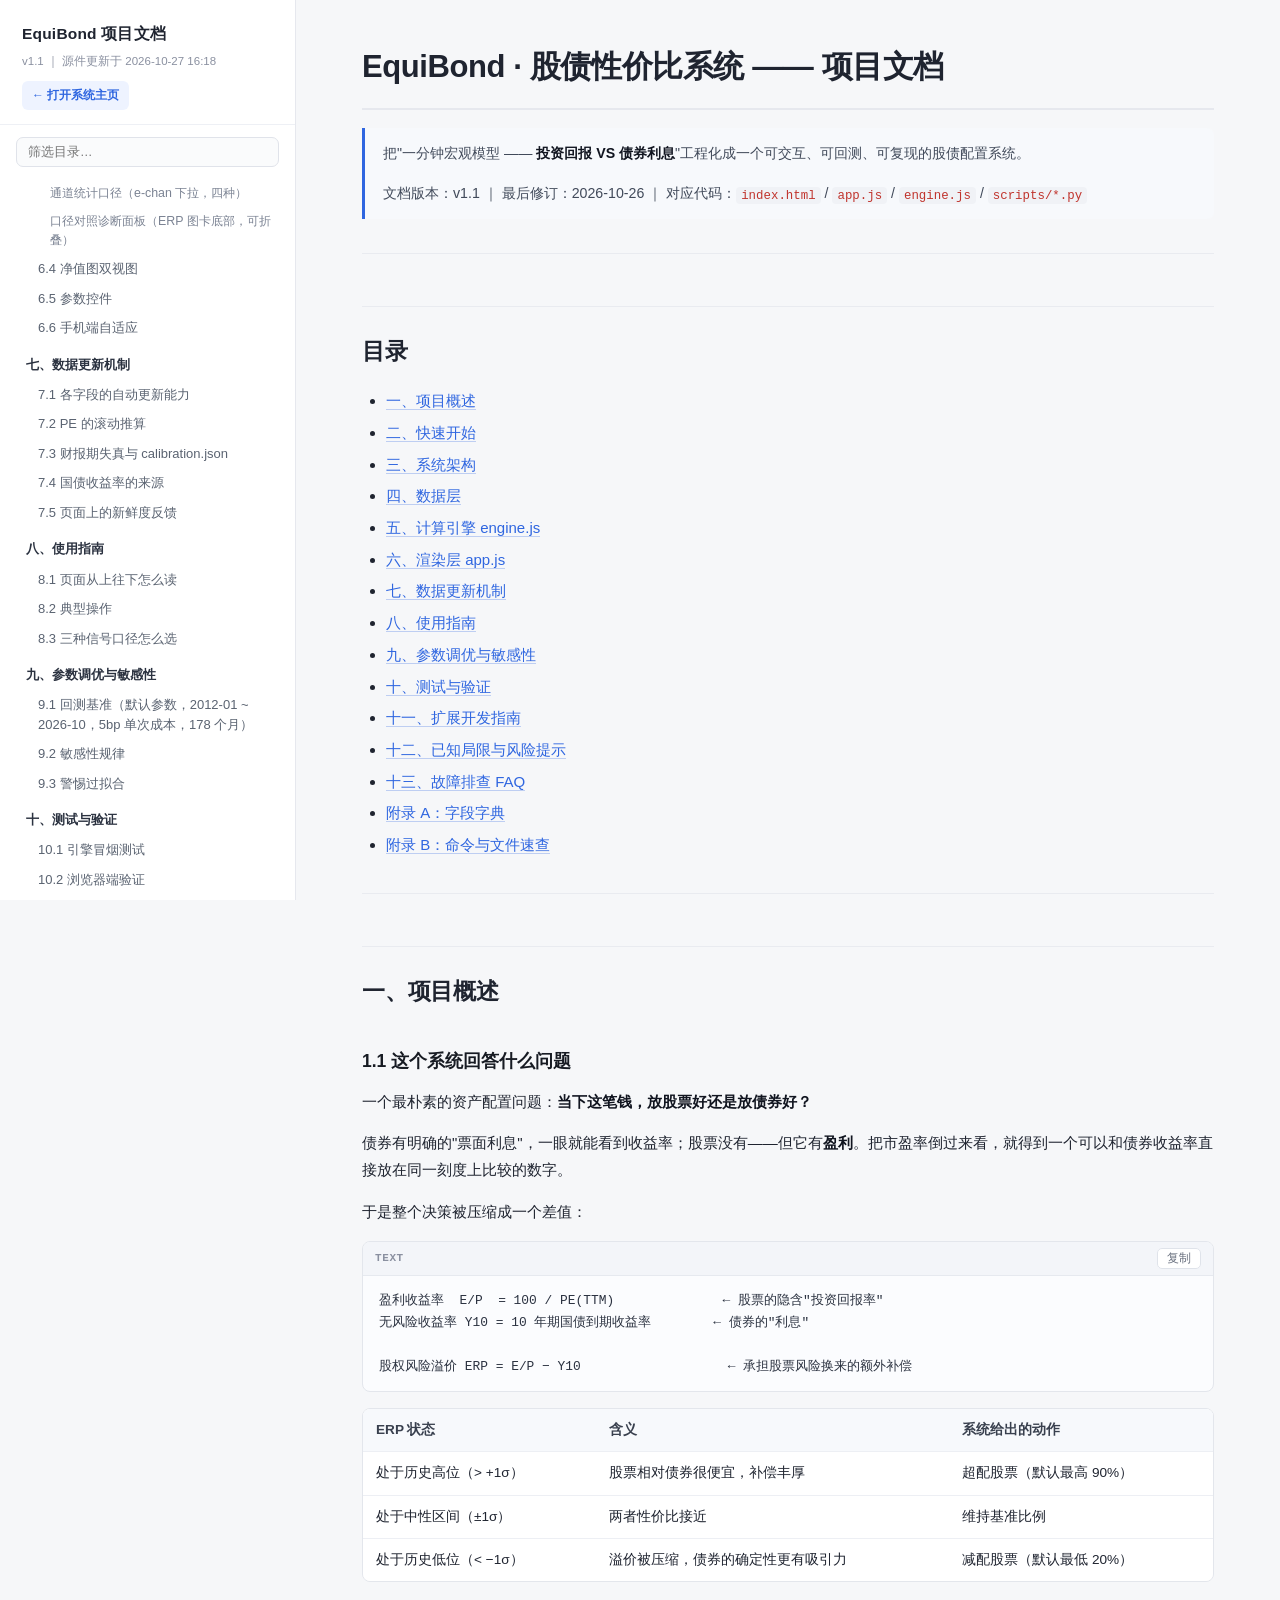
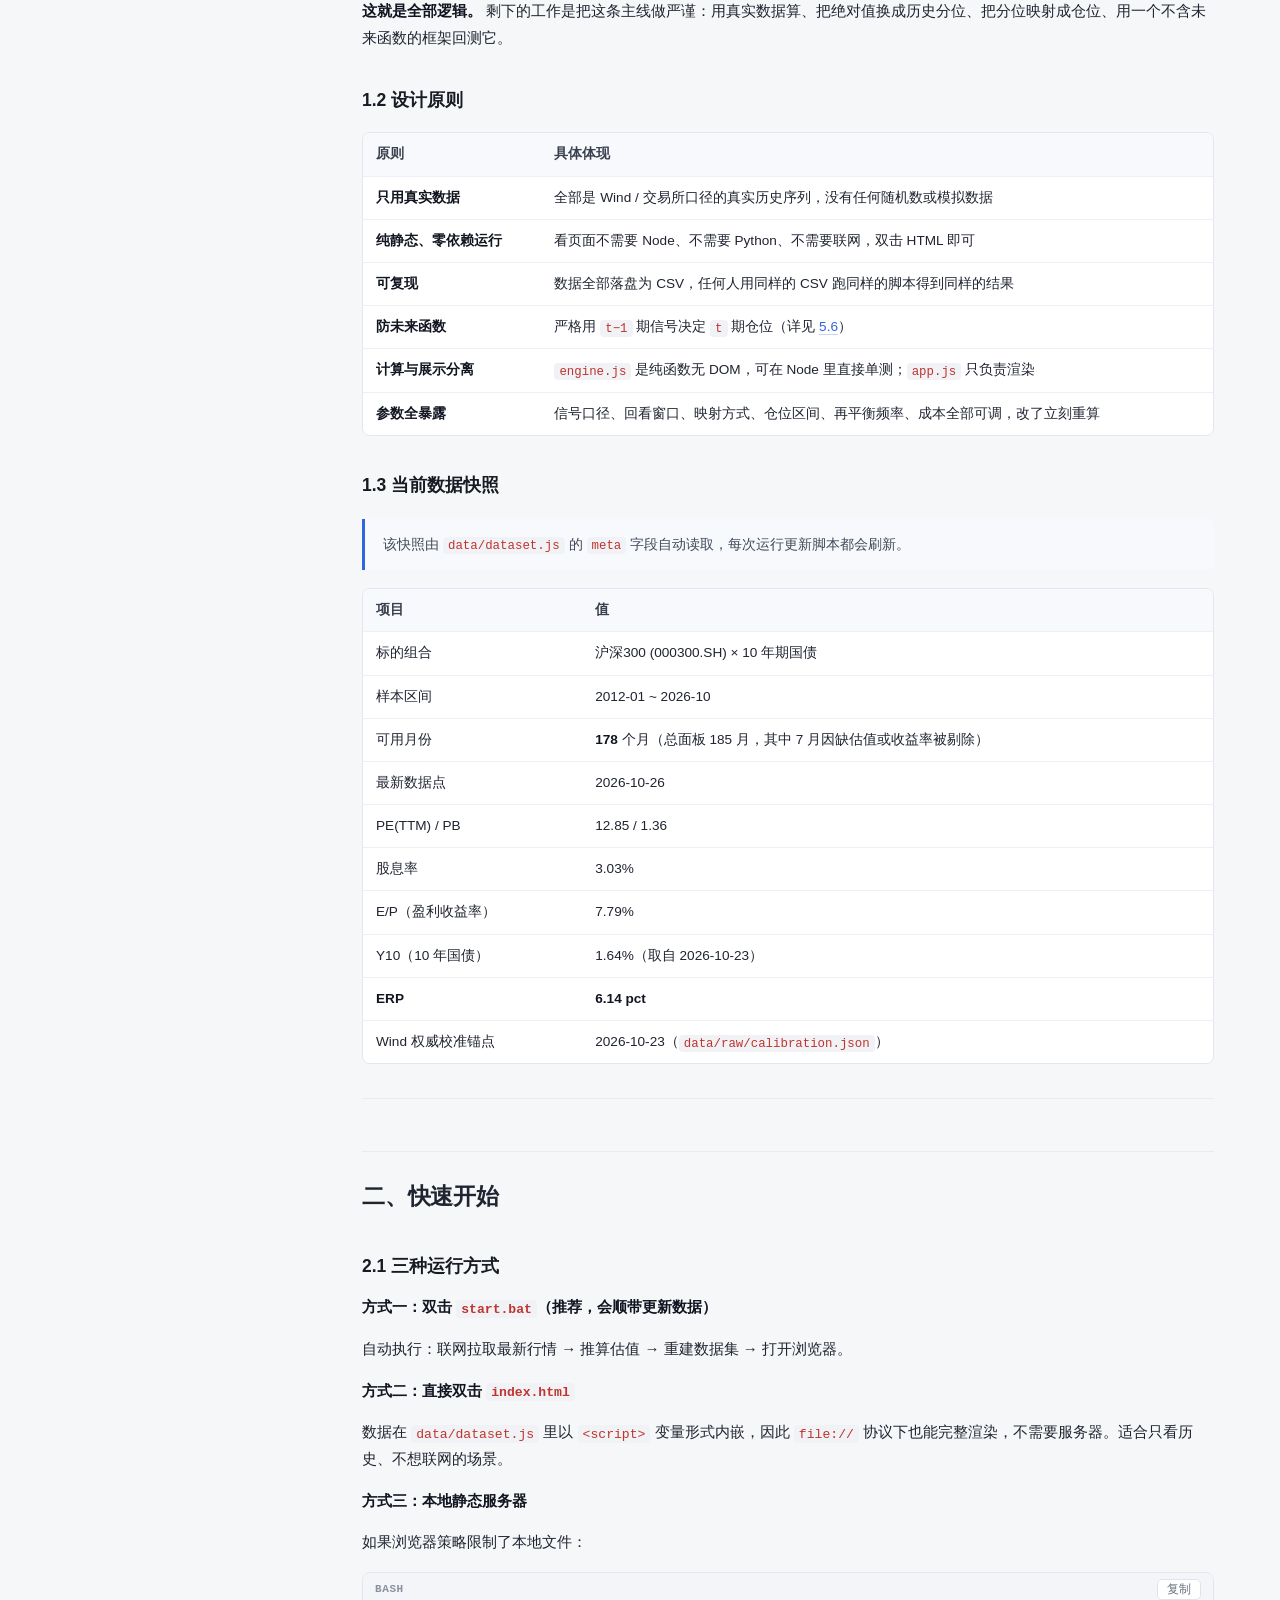
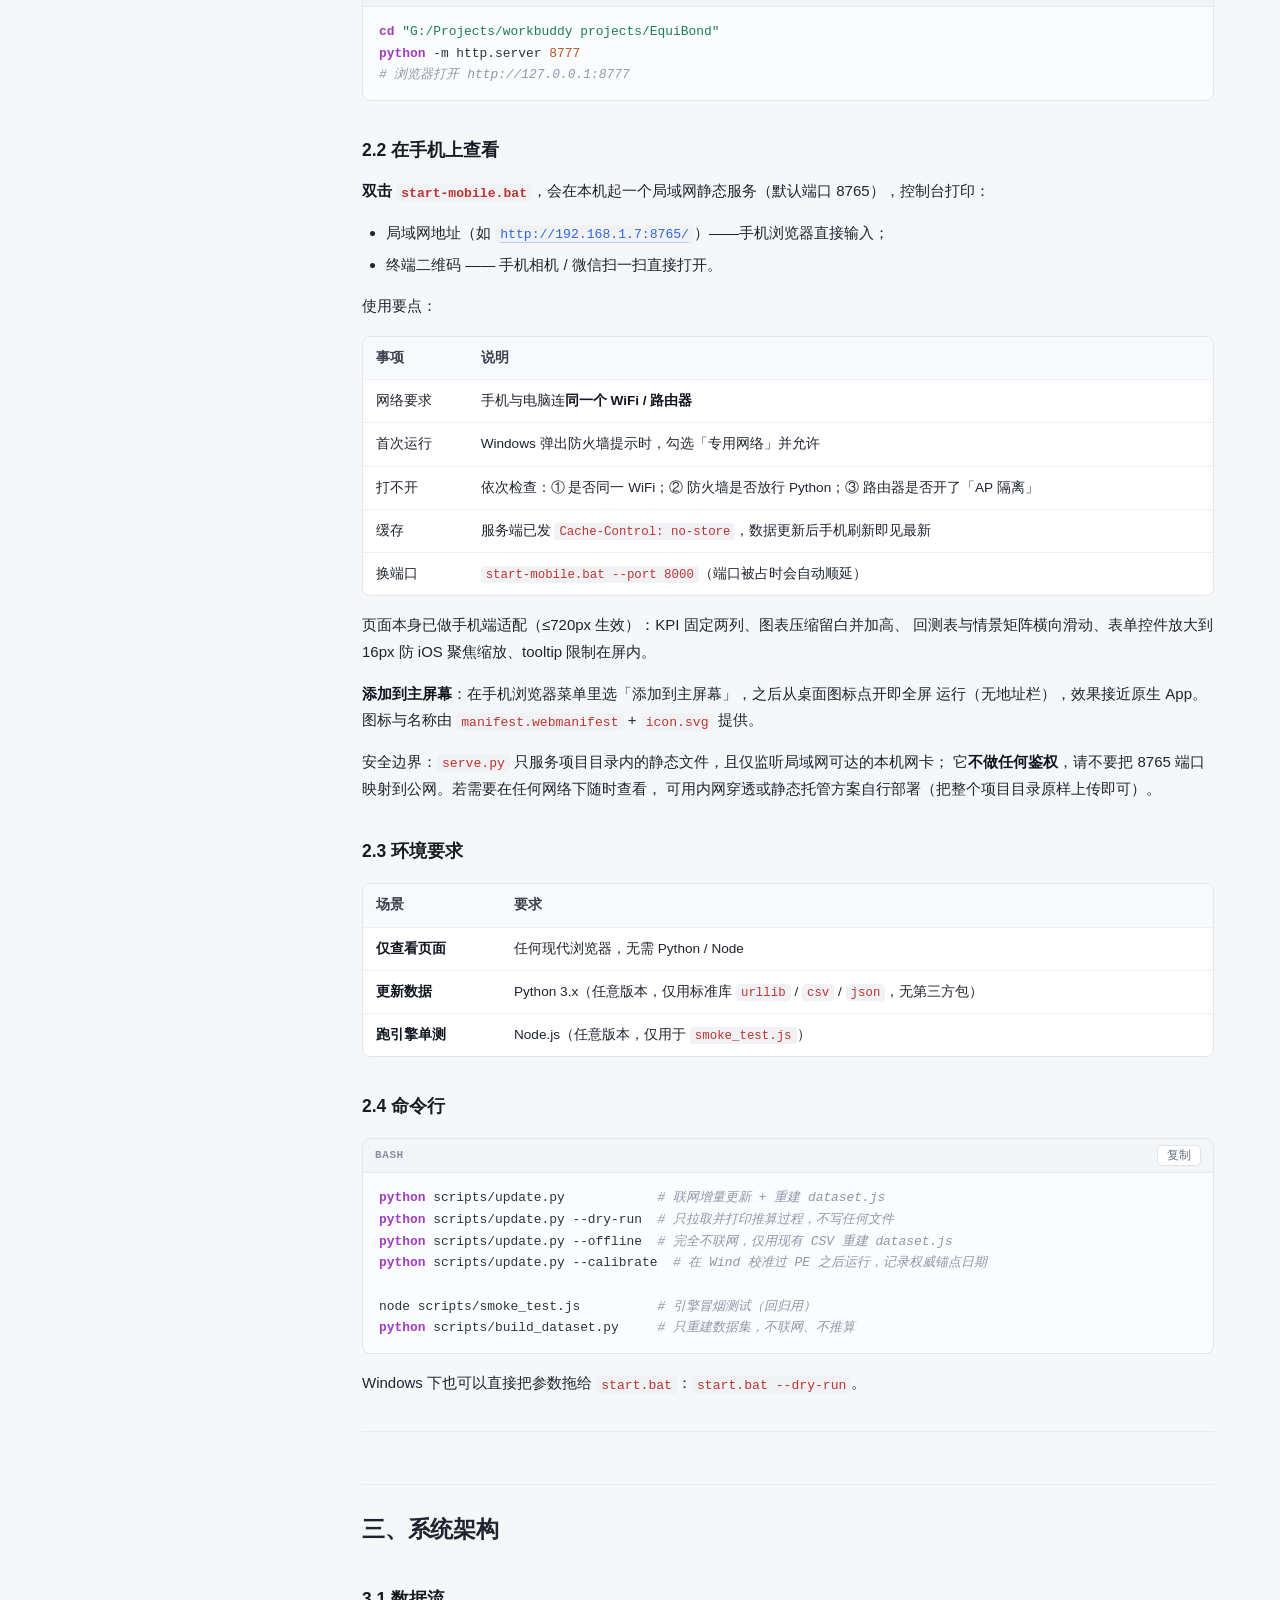
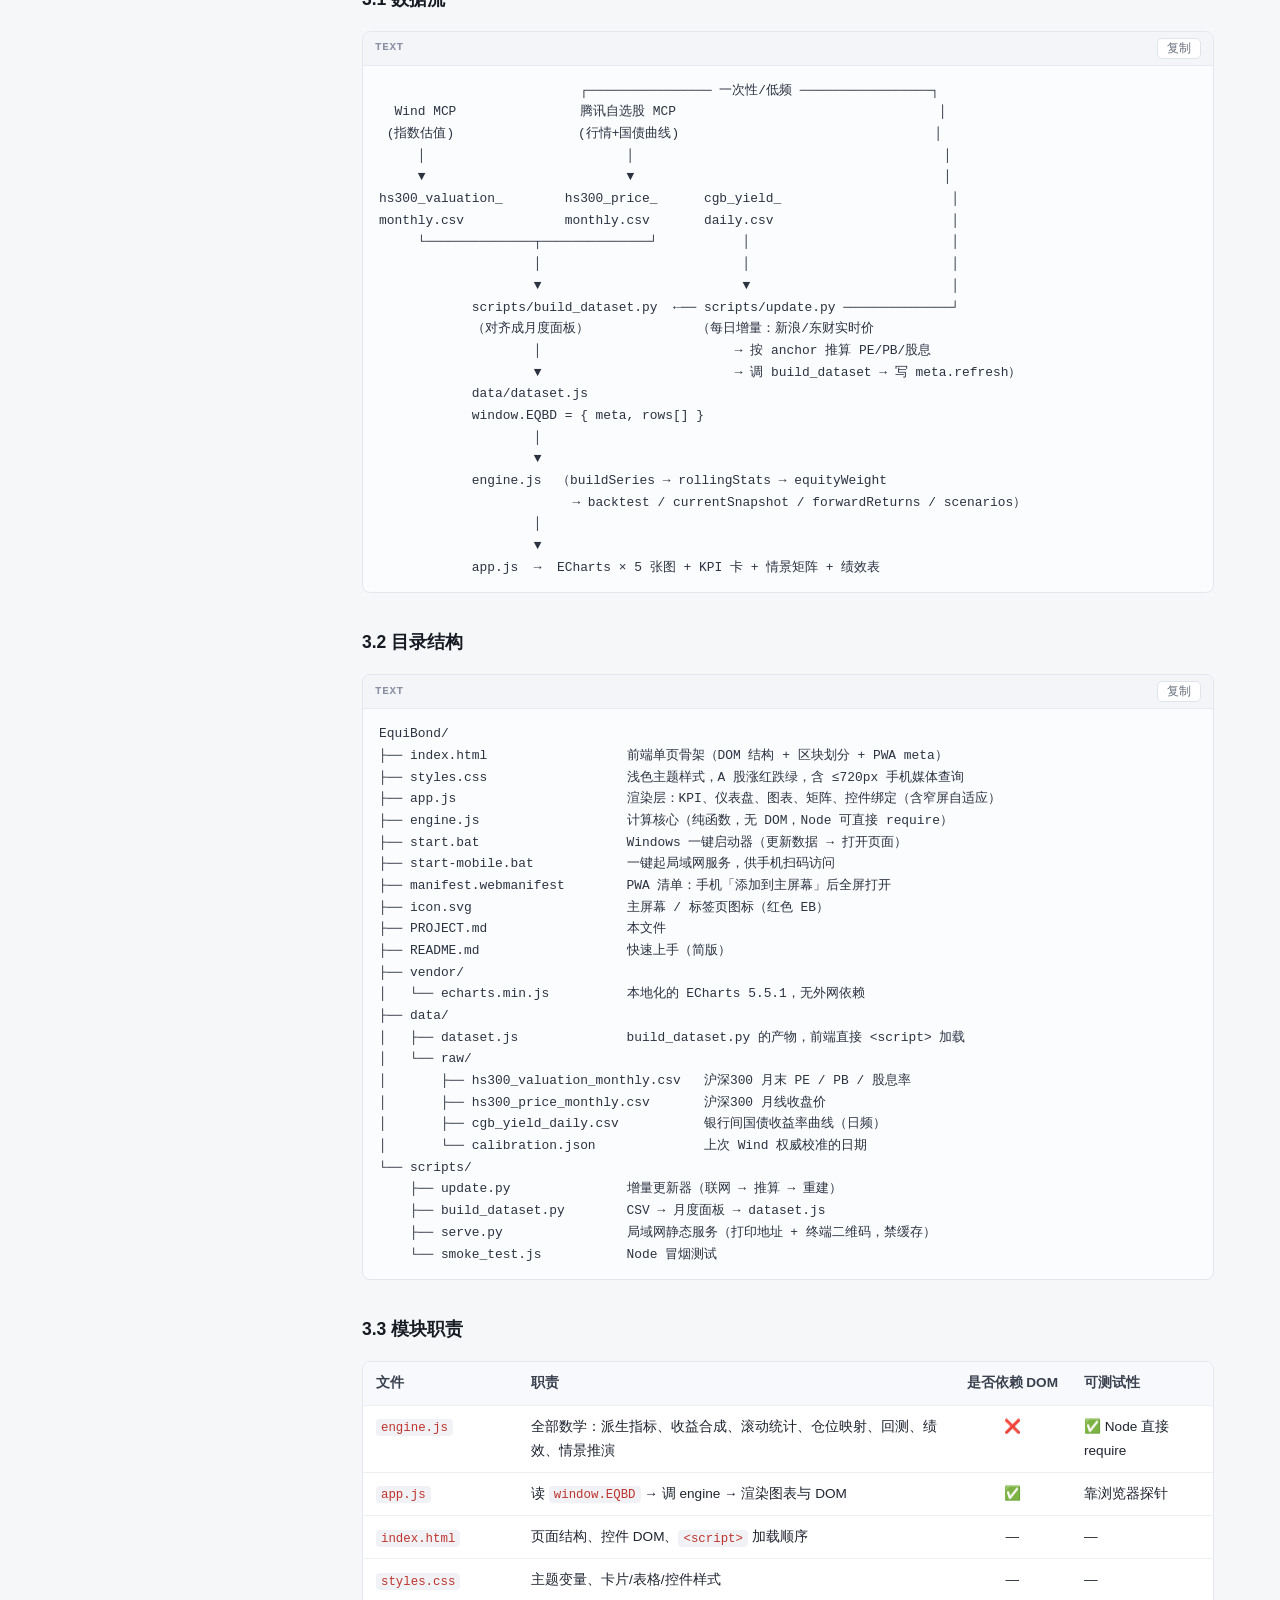
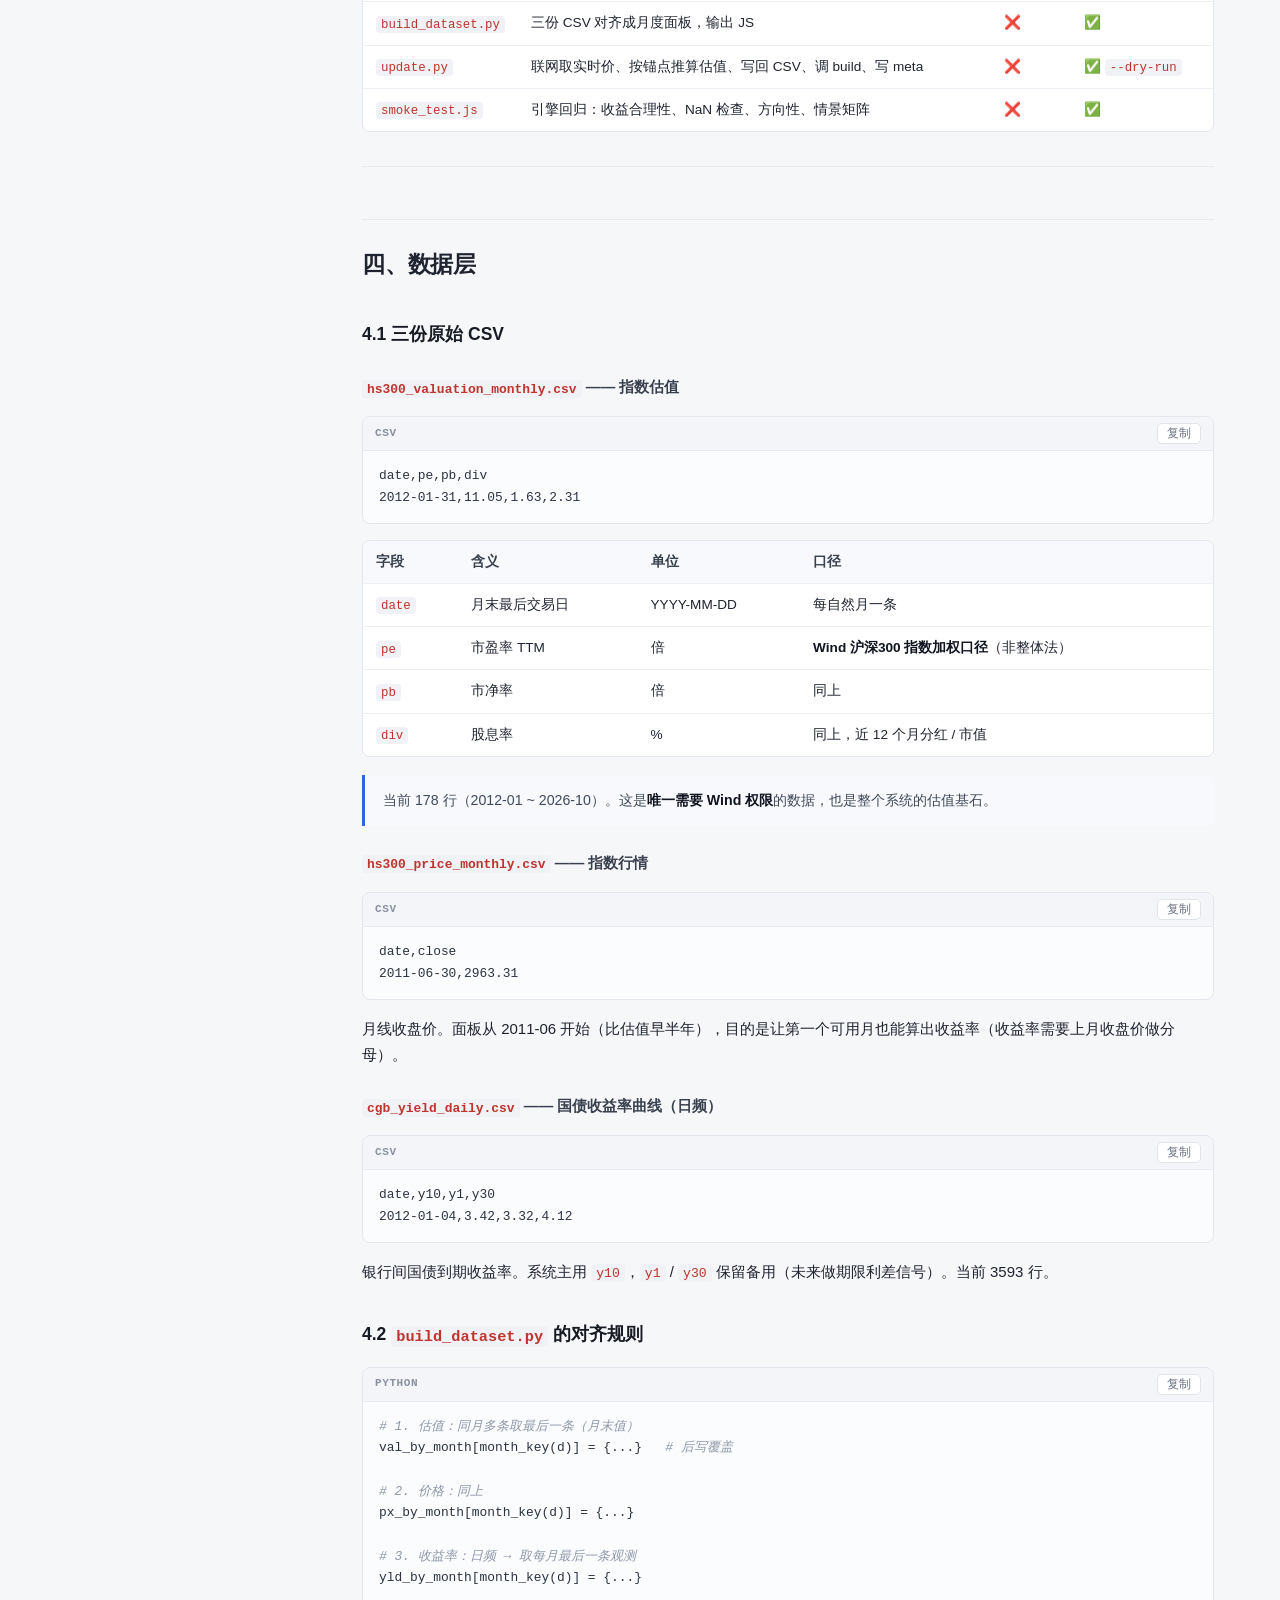
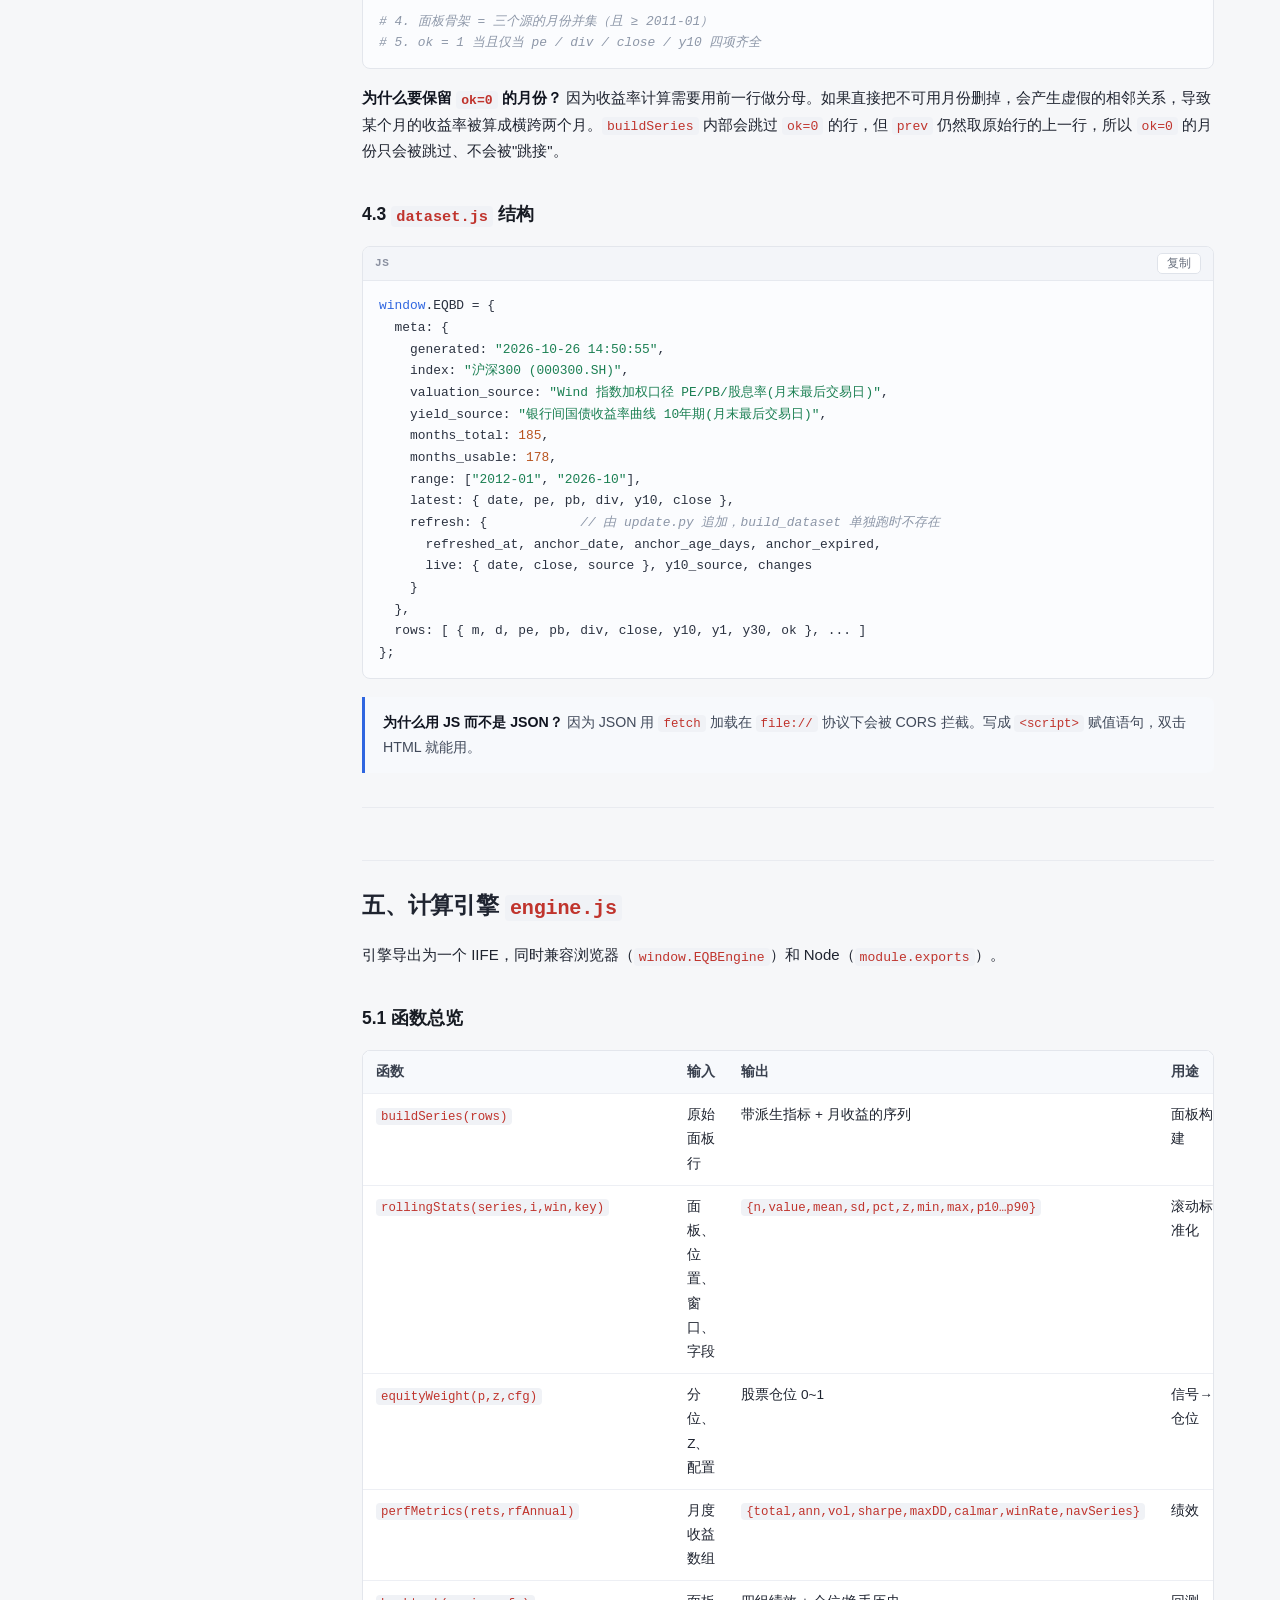
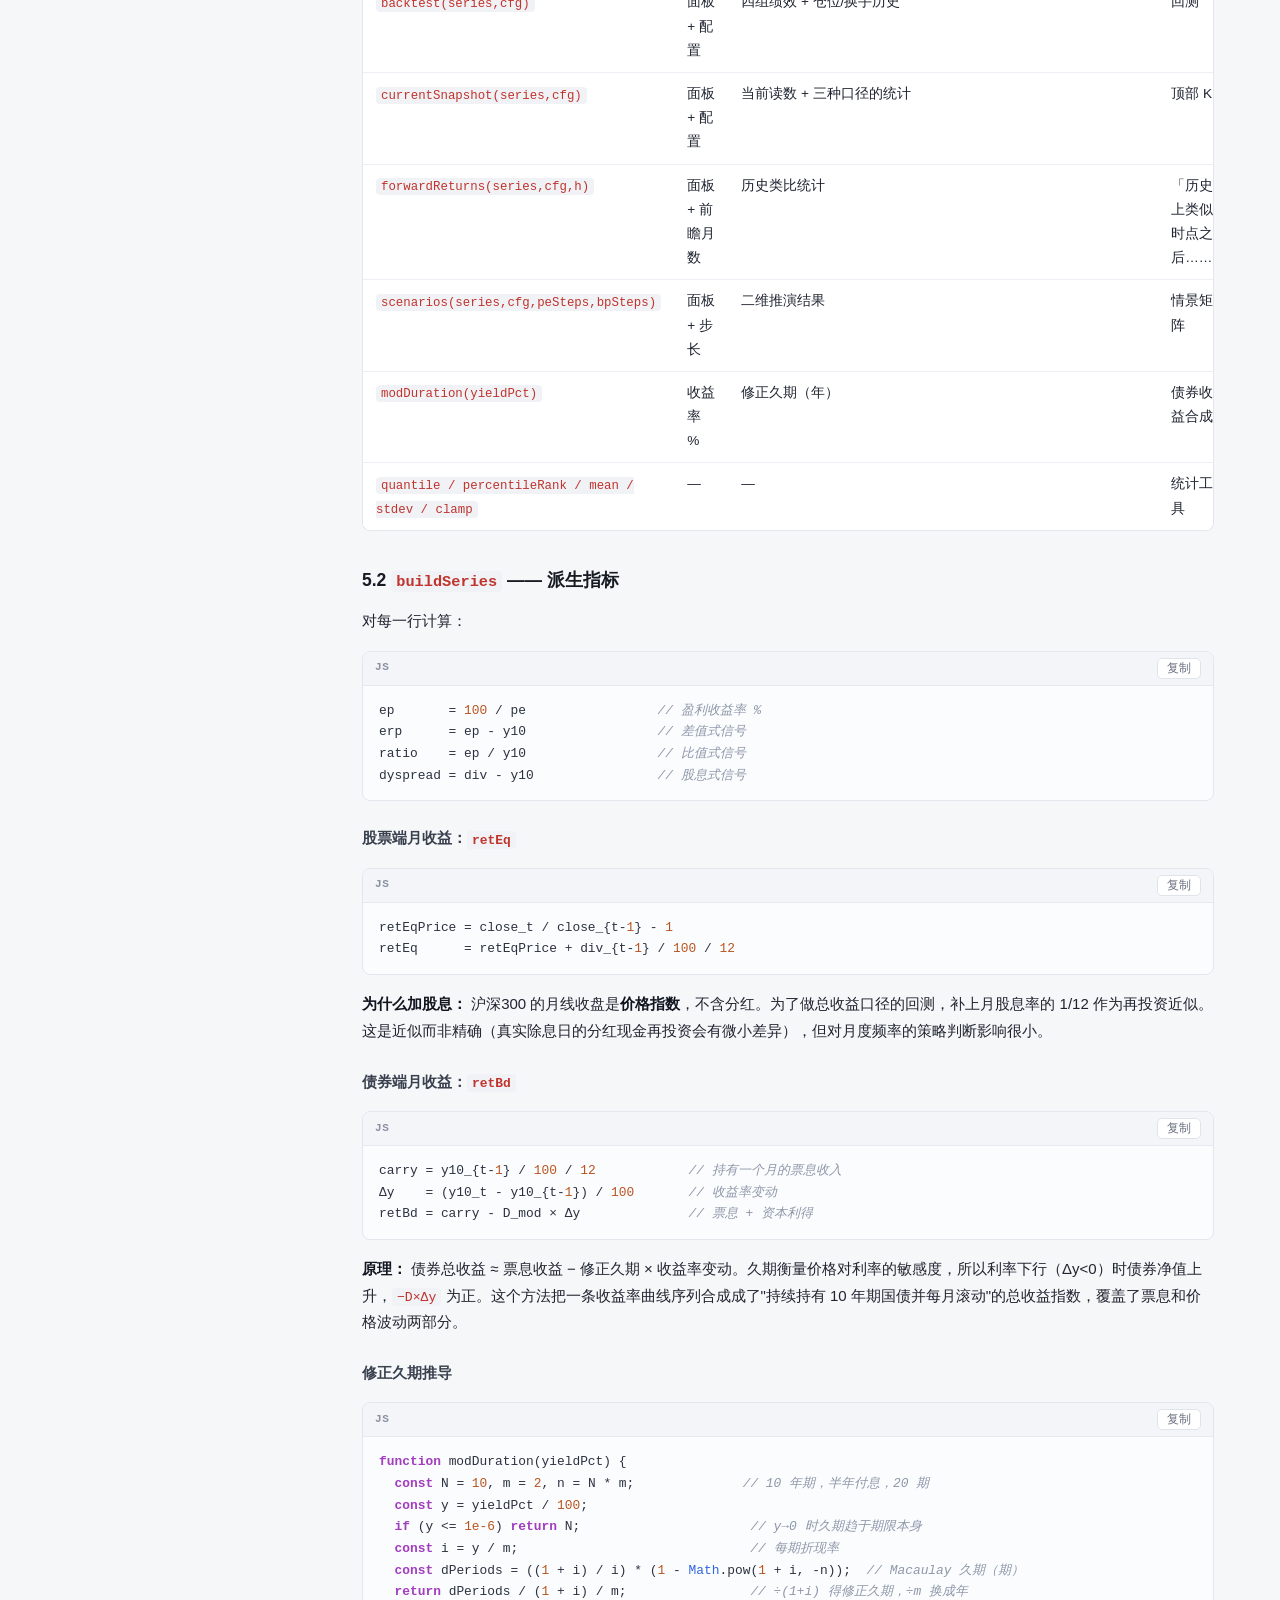
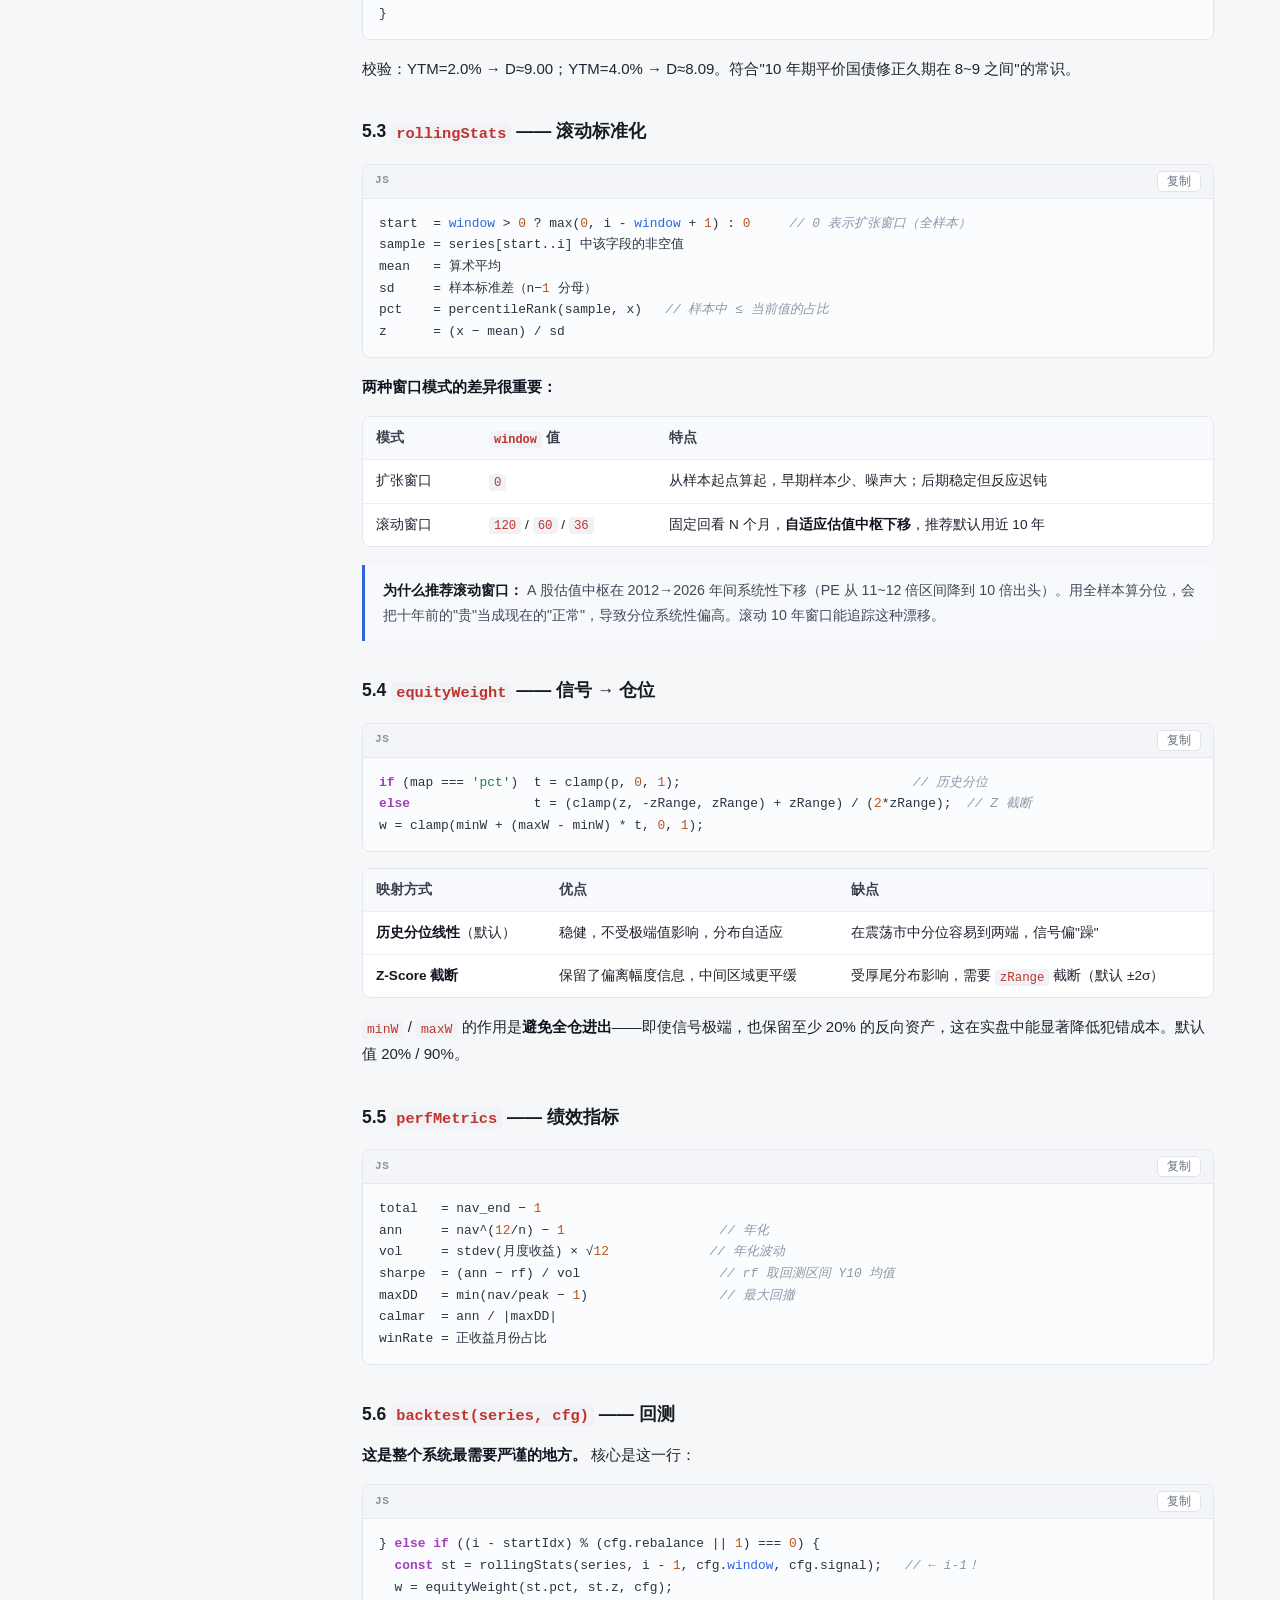
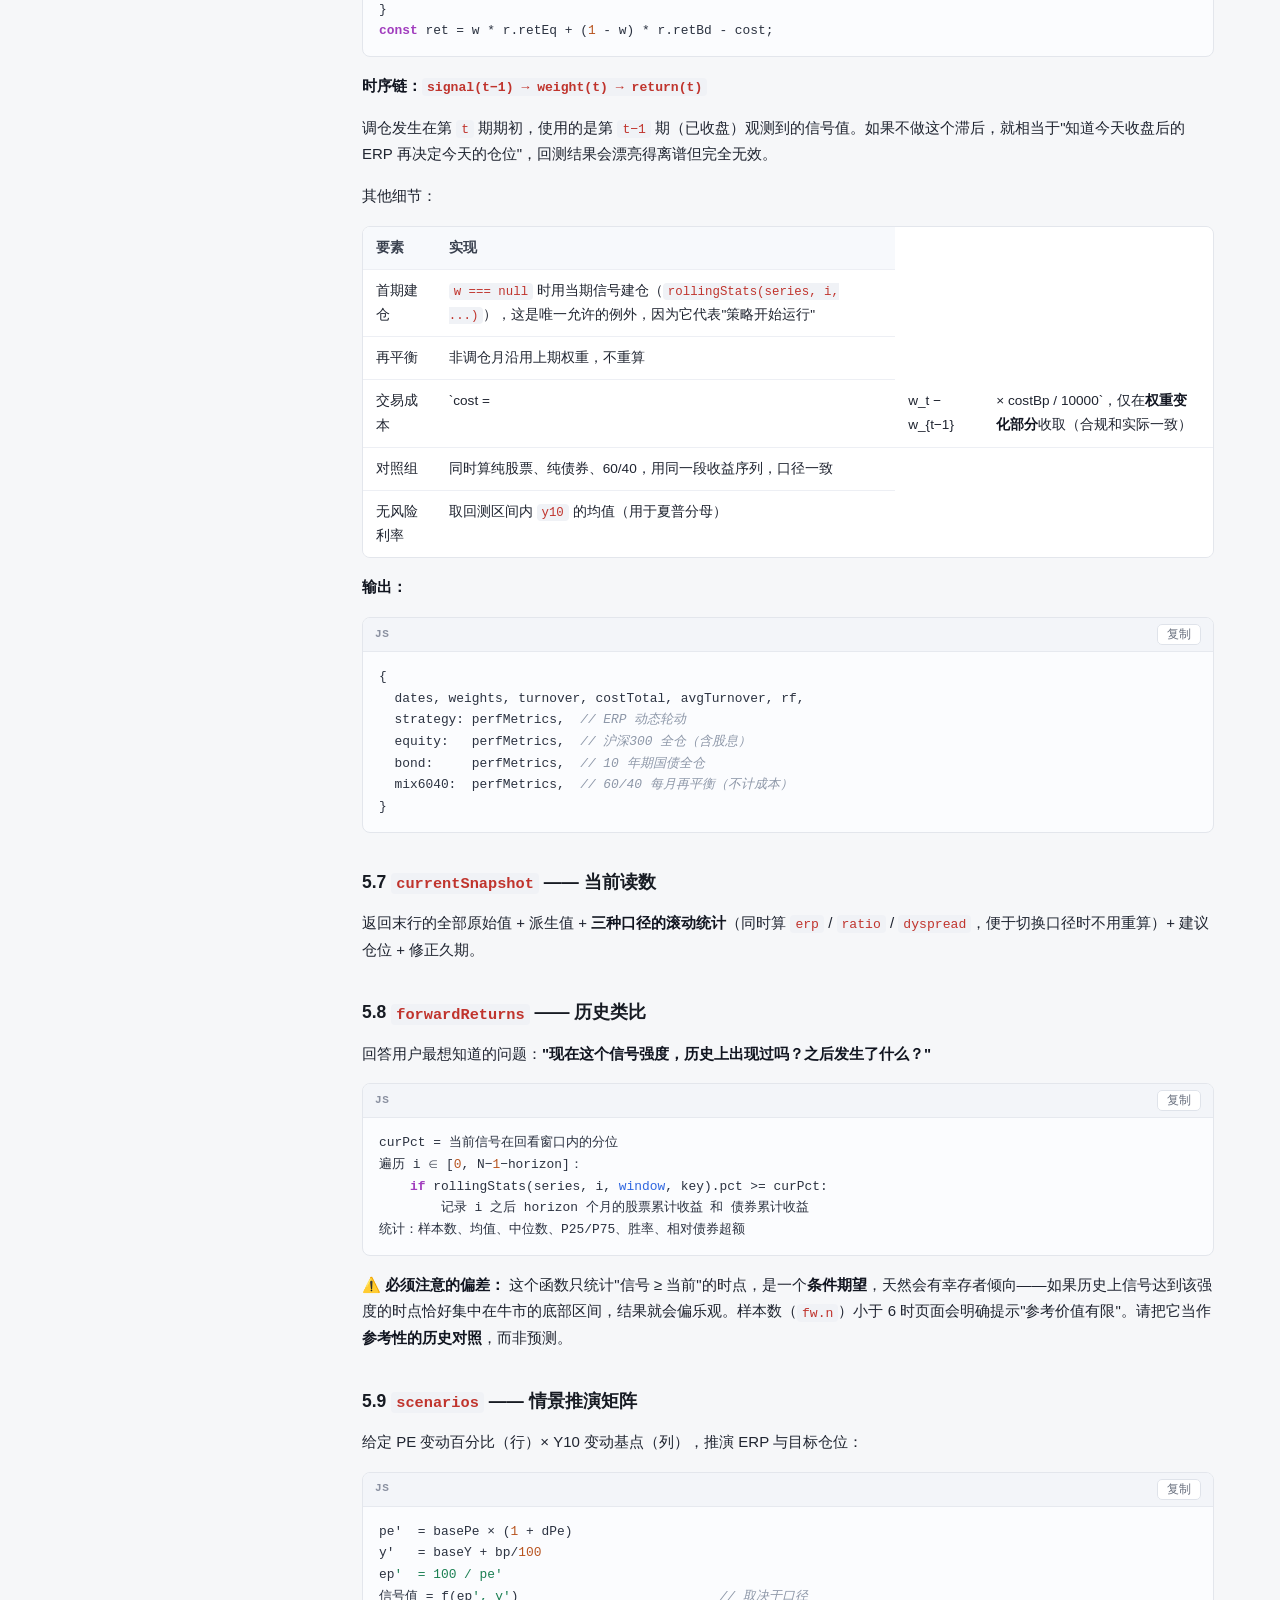
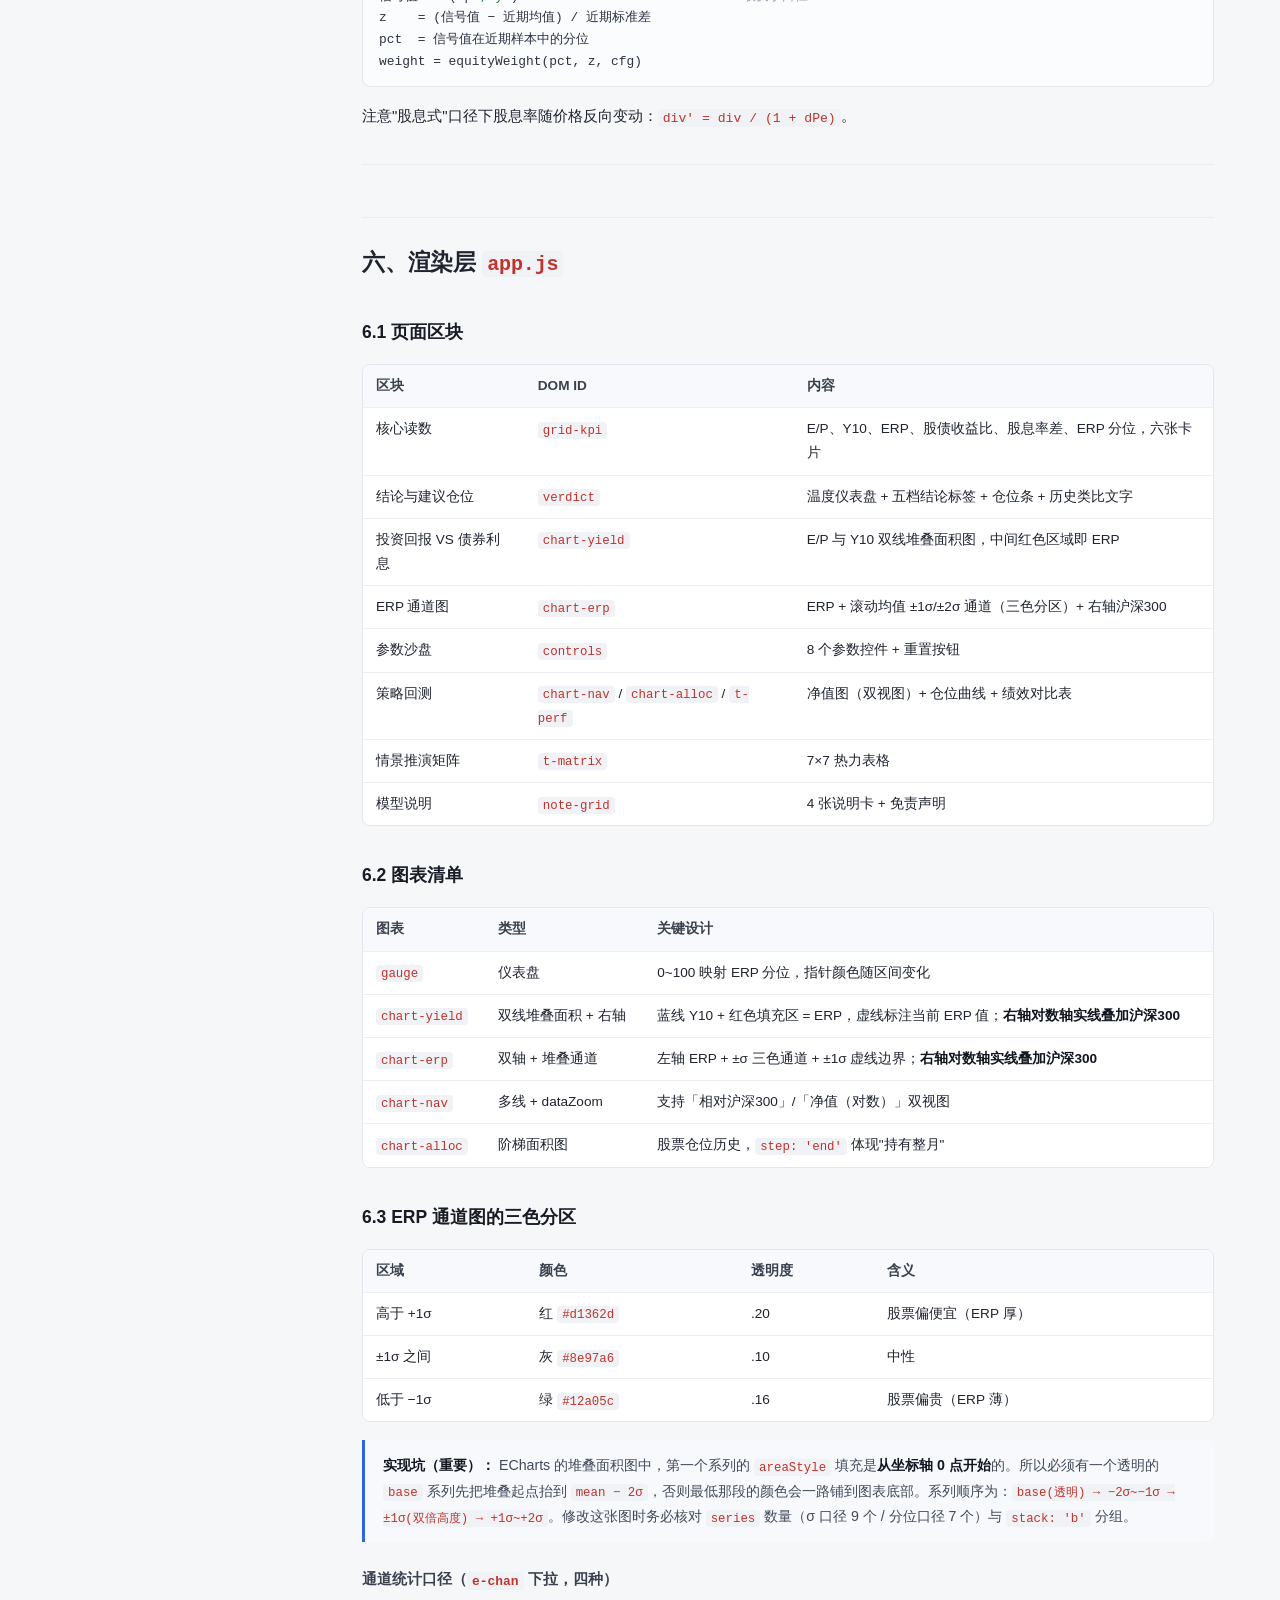
==== commit 186a6e60: "docs: 记录东财国债收益率源，更新状态行文案与故障排查" ====
--- a/PROJECT.html
+++ b/PROJECT.html
@@ -152,7 +152,7 @@
 <nav id="side">
   <div class="brand">
     <b>EquiBond 项目文档</b>
-    <span>v1.1 ｜ 源件更新于 2026-10-26 21:19</span>
+    <span>v1.1 ｜ 源件更新于 2026-10-27 16:18</span>
     <a class="home" href="index.html">&larr; 打开系统主页</a>
   </div>
   <input id="tocsearch" placeholder="筛选目录…" autocomplete="off">
@@ -203,7 +203,7 @@
     <a class="h3" href="#71-各字段的自动更新能力">7.1 各字段的自动更新能力</a>
     <a class="h3" href="#72-pe-的滚动推算">7.2 PE 的滚动推算</a>
     <a class="h3" href="#73-财报期失真与-calibrationjson">7.3 财报期失真与 calibration.json</a>
-    <a class="h3" href="#74-国债收益率的缺口">7.4 国债收益率的缺口</a>
+    <a class="h3" href="#74-国债收益率的来源">7.4 国债收益率的来源</a>
     <a class="h3" href="#75-页面上的新鲜度反馈">7.5 页面上的新鲜度反馈</a>
     <a class="h2" href="#八使用指南">八、使用指南</a>
     <a class="h3" href="#81-页面从上往下怎么读">8.1 页面从上往下怎么读</a>
@@ -372,19 +372,22 @@
 信号值 = f(ep<span class="tk-s">', y'</span>)                          <span class="tk-c">// 取决于口径</span>
 z    = (信号值 − 近期均值) / 近期标准差
 pct  = 信号值在近期样本中的分位
-weight = equityWeight(pct, z, cfg)</code></pre></div><p>注意&quot;股息式&quot;口径下股息率随价格反向变动：<code>div' = div / (1 + dPe)</code>。</p><hr><h2 id="六渲染层-appjs">六、渲染层 <code>app.js</code></h2><h3 id="61-页面区块">6.1 页面区块</h3><div class="table-wrap"><table><thead><tr><th>区块</th><th>DOM ID</th><th>内容</th></tr></thead><tbody><tr><td>核心读数</td><td><code>grid-kpi</code></td><td>E/P、Y10、ERP、股债收益比、股息率差、ERP 分位，六张卡片</td></tr><tr><td>结论与建议仓位</td><td><code>verdict</code></td><td>温度仪表盘 + 五档结论标签 + 仓位条 + 历史类比文字</td></tr><tr><td>投资回报 VS 债券利息</td><td><code>chart-yield</code></td><td>E/P 与 Y10 双线堆叠面积图，中间红色区域即 ERP</td></tr><tr><td>ERP 通道图</td><td><code>chart-erp</code></td><td>ERP + 滚动均值 ±1σ/±2σ 通道（三色分区）+ 右轴沪深300</td></tr><tr><td>参数沙盘</td><td><code>controls</code></td><td>8 个参数控件 + 重置按钮</td></tr><tr><td>策略回测</td><td><code>chart-nav</code> / <code>chart-alloc</code> / <code>t-perf</code></td><td>净值图（双视图）+ 仓位曲线 + 绩效对比表</td></tr><tr><td>情景推演矩阵</td><td><code>t-matrix</code></td><td>7×7 热力表格</td></tr><tr><td>模型说明</td><td><code>note-grid</code></td><td>4 张说明卡 + 免责声明</td></tr></tbody></table></div><h3 id="62-图表清单">6.2 图表清单</h3><div class="table-wrap"><table><thead><tr><th>图表</th><th>类型</th><th>关键设计</th></tr></thead><tbody><tr><td><code>gauge</code></td><td>仪表盘</td><td>0~100 映射 ERP 分位，指针颜色随区间变化</td></tr><tr><td><code>chart-yield</code></td><td>双线堆叠面积 + 右轴</td><td>蓝线 Y10 + 红色填充区 = ERP，虚线标注当前 ERP 值；<strong>右轴对数轴实线叠加沪深300</strong></td></tr><tr><td><code>chart-erp</code></td><td>双轴 + 堆叠通道</td><td>左轴 ERP + ±σ 三色通道 + ±1σ 虚线边界；<strong>右轴对数轴实线叠加沪深300</strong></td></tr><tr><td><code>chart-nav</code></td><td>多线 + dataZoom</td><td>支持「相对沪深300」/「净值（对数）」双视图</td></tr><tr><td><code>chart-alloc</code></td><td>阶梯面积图</td><td>股票仓位历史，<code>step: 'end'</code> 体现&quot;持有整月&quot;</td></tr></tbody></table></div><h3 id="63-erp-通道图的三色分区">6.3 ERP 通道图的三色分区</h3><div class="table-wrap"><table><thead><tr><th>区域</th><th>颜色</th><th>透明度</th><th>含义</th></tr></thead><tbody><tr><td>高于 +1σ</td><td>红 <code>#d1362d</code></td><td>.20</td><td>股票偏便宜（ERP 厚）</td></tr><tr><td>±1σ 之间</td><td>灰 <code>#8e97a6</code></td><td>.10</td><td>中性</td></tr><tr><td>低于 −1σ</td><td>绿 <code>#12a05c</code></td><td>.16</td><td>股票偏贵（ERP 薄）</td></tr></tbody></table></div><blockquote><p><strong>实现坑（重要）：</strong> ECharts 的堆叠面积图中，第一个系列的 <code>areaStyle</code> 填充是<strong>从坐标轴 0 点开始</strong>的。所以必须有一个透明的 <code>base</code> 系列先把堆叠起点抬到 <code>mean − 2σ</code>，否则最低那段的颜色会一路铺到图表底部。系列顺序为：<code>base(透明) → −2σ~−1σ → ±1σ(双倍高度) → +1σ~+2σ</code>。修改这张图时务必核对 <code>series</code> 数量（σ 口径 9 个 / 分位口径 7 个）与 <code>stack: 'b'</code> 分组。</p></blockquote><h4 id="通道统计口径e-chan-下拉四种">通道统计口径（<code>e-chan</code> 下拉，四种）</h4><div class="table-wrap"><table><thead><tr><th>口径</th><th>均线/σ 来源</th><th>特点</th><th>能否实盘</th></tr></thead><tbody><tr><td>滚动均值 ±σ（默认）</td><td>跟随「标准化回看窗口」</td><td>通道自适应漂移，与回测口径一致</td><td>✅</td></tr><tr><td>全样本累计 ±σ</td><td>截至当月的扩张窗口</td><td>早期与滚动一致，后期趋平滑</td><td>✅</td></tr><tr><td>固定全样本 ±σ</td><td><strong>用完整历史一次性算出</strong>（mean=5.33 / sd=1.21）</td><td>轨道水平，与大顶大底重合度最高（2014 峰 z=+2.32，2015/2018/2021 谷 z=−2.48/−2.30/−2.06）</td><td>❌ 含未来数据，仅复盘对照；页面标注红色警告</td></tr><tr><td>滚动分位带 P10–P90</td><td>滚动分位数（窗口取 max(回看窗口, 60)）</td><td>对极值稳健，不依赖正态假设</td><td>✅</td></tr></tbody></table></div><blockquote><p>为什么别人的图&quot;均线 ±2σ 与高低点重合度很高&quot;？通常是固定全样本/超长窗口统计 + 周频数据（2005 年起约 1100 个点，含 2008/2011 超级极值把 σ 撑大）。视觉上贴合，但本质是把未来数据画进了轨道——本系统把它作为一个<strong>可切换的对照口径</strong>保留，并用红色警告标明不可用作信号。</p></blockquote><h4 id="口径对照诊断面板erp-图卡底部可折叠">口径对照诊断面板（ERP 图卡底部，可折叠）</h4><p>用于回答&quot;<strong>为什么我的图和别人不一样</strong>&quot;。同一时点、同一指数，换个统计口径当前位置就能差出 1 个 σ 以上，面板把差异摊开成三块：</p><ol class="lvl0"><li><strong>不同回看窗口对照表</strong>：7 种窗口 × (均值 / σ / 当前值 / Z-Score / 分位)，<strong>点击任意行即可把该窗口套用到全站</strong>（联动参数沙盘与回测）。关键规律：窗口越短，σ 越小，同样的读数 z 越极端——例如 2026-10 的 ERP 6.11，在近 1 年窗口下 z=+2.26，近 3 年只有 +0.43。</li><li><strong>数据延迟对照表</strong>：模拟&quot;对方的图截止在 1/2/3/6/9/12 个月前&quot;，列出当时的读数与当时口径下的 z。<strong>这是最常见的差异来源</strong>：2026 年 6~10 月沪深300 回调 17.8%，ERP 从 5.16 抬到 6.11——截止在 2026-04 的图 z 恰好 = 0.00（贴着均线），而更新到 10 月就是 +0.98。</li><li><strong>外部读数反推</strong>：把别人图上的当前值填进来，实时算出它在各窗口下的 z，并把差异换算成两个物理来源——&quot;对方 Y10 ≈ 多少&quot;或&quot;对方 PE ≈ 多少（±百分之几）&quot;，用于快速判断差异是收益率口径还是估值口径造成的。</li></ol><blockquote><p><strong>注意</strong>：<code>wind-finance</code> 已于 2026-10-26 逐位校验（4/30 PE 14.6355、6/30 14.5066、9/30 13.1796、10/23 12.8222，与本地序列全部一致），本站数据本身无系统性偏差。此外 z 对加减性偏差天然免疫（均值同移），所以&quot;别人用的 10Y 收益率比我们高 0.5pct&quot;这类<strong>平移</strong>根本解释不了 z 的差异；能解释的是<strong>截止时点</strong>和<strong>窗口长度</strong>。</p></blockquote><h3 id="64-净值图双视图">6.4 净值图双视图</h3><p><strong>为什么需要：</strong> 绝对净值从 1 涨到 3.5，四条曲线在图上挤成一条带，看不出相对表现。</p><div class="table-wrap"><table><thead><tr><th>视图</th><th>计算</th><th>纵轴跨度</th></tr></thead><tbody><tr><td><strong>相对沪深300</strong>（默认）</td><td><code>(策略净值 / 沪深300净值 − 1) × 100</code></td><td>约 −52% ~ +23%</td></tr><tr><td>净值（对数）</td><td>原始净值，log 轴</td><td>1 ~ 3.5（对数刻度）</td></tr></tbody></table></div><p>相对视图中，沪深300 自身成为 0% 基准虚线，曲线在 0 轴上方 = 跑赢，下方 = 跑输，一目了然。</p><p>两张图都带 <code>dataZoom</code>：底部拖动滑块缩放，<strong>滚轮需要按住 Shift</strong> 才缩放（避免滚动页面时误触）。切换视图时会保留当前缩放位置。</p><h3 id="65-参数控件">6.5 参数控件</h3><div class="table-wrap"><table><thead><tr><th>控件</th><th>ID</th><th>取值</th><th>默认值</th><th>作用</th></tr></thead><tbody><tr><td>信号口径</td><td><code>c-signal</code></td><td><code>erp</code> / <code>ratio</code> / <code>dyspread</code></td><td><code>erp</code></td><td>用哪个指标当信号</td></tr><tr><td>标准化回看窗口</td><td><code>c-window</code></td><td>0 / 36 / 60 / 120 月</td><td>120（近 10 年）</td><td>滚动统计的样本长度</td></tr><tr><td>仓位映射方式</td><td><code>c-map</code></td><td><code>pct</code> / <code>z</code></td><td><code>pct</code></td><td>分位线性 or Z 截断</td></tr><tr><td>股票仓位下限</td><td><code>c-min</code></td><td>0~60%</td><td>20%</td><td><code>minW</code></td></tr><tr><td>股票仓位上限</td><td><code>c-max</code></td><td>50~100%</td><td>90%</td><td><code>maxW</code></td></tr><tr><td>再平衡频率</td><td><code>c-rebal</code></td><td>1 / 3 / 6 月</td><td>1</td><td><code>rebalance</code></td></tr><tr><td>单次交易成本</td><td><code>c-cost</code></td><td>0~100 bp</td><td>5</td><td><code>costBp</code></td></tr><tr><td>回测起点</td><td><code>c-start</code></td><td>面板索引</td><td>0</td><td><code>startIdx</code></td></tr><tr><td>恢复默认</td><td><code>c-reset</code></td><td>—</td><td>—</td><td>回到 <code>DEFAULTS</code></td></tr></tbody></table></div><p>上下限之间有互斥保护：调整一侧逼近另一侧时会自动推开 5 个百分点，防止 <code>minW &gt; maxW</code>。</p><p><strong>所有控件改动都会触发 <code>render()</code> 全量重算</strong>，不需要点&quot;确定&quot;。</p><h3 id="66-手机端自适应">6.6 手机端自适应</h3><p>窗口 ≤720px 时进入手机布局，两处协同：</p><ul class="lvl0"><li><strong>CSS（<code>styles.css</code> 媒体查询）</strong>：KPI 固定两列、图表盒贴边、回测表与情景矩阵 <code>overflow-x: auto</code> 横向滑动、表单控件字号提到 16px（避免 iOS 聚焦时整页缩放）、 关闭 hover 效果（触屏上会&quot;粘住&quot;）；</li><li><strong>JS（<code>app.js</code>）</strong>：<code>NARROW</code> 标志位控制图表参数工厂 —— <code>AXIS()</code> / <code>LEGEND()</code> / <code>gd()</code> 在窄屏下分别输出更小的字号、更密的图例间距和压缩后的绘图区留白； tooltip 加 <code>confine: true</code> 防止浮出屏幕。窗口尺寸跨越 720px 断点时 （旋转屏幕 / 拖窗口）自动重渲染一次。</li></ul><p>桌面布局（&gt;720px）完全不受影响，回归验证过。</p><hr><h2 id="七数据更新机制">七、数据更新机制</h2><h3 id="71-各字段的自动更新能力">7.1 各字段的自动更新能力</h3><div class="table-wrap"><table><thead><tr><th>字段</th><th style="text-align:center">自动更新</th><th>来源</th><th>方法</th></tr></thead><tbody><tr><td>沪深300 收盘价</td><td style="text-align:center">✅ 每交易日</td><td>新浪 <code>hq.sinajs.cn</code> + 东财 <code>push2.eastmoney.com</code></td><td>双源交叉校验，偏差 &gt;1% 时以新浪为准</td></tr><tr><td>PE / PB / 股息率</td><td style="text-align:center">✅ 推算</td><td>无免费权威源</td><td>见 <a href="#72-pe-的滚动推算">7.2</a></td></tr><tr><td>10 年期国债 YTM</td><td style="text-align:center">❌ 手动</td><td>无免鉴权接口</td><td>见 <a href="#74-国债收益率的缺口">7.4</a></td></tr></tbody></table></div><h3 id="72-pe-的滚动推算">7.2 PE 的滚动推算</h3><p><strong>这是整个更新机制的核心，也是它&quot;不算作弊&quot;的原因。</strong></p><p>在同一份财报的有效期内，指数每股盈利 <code>E</code> 是常数，而 <code>PE = P / E</code>，所以：</p><div class="code-wrap"><div class="code-head"><span class="code-lang">text</span><button class="code-copy" type="button">复制</button></div><pre class="code"><code>PE_today    = PE_anchor × (Close_today / Close_anchor)
+weight = equityWeight(pct, z, cfg)</code></pre></div><p>注意&quot;股息式&quot;口径下股息率随价格反向变动：<code>div' = div / (1 + dPe)</code>。</p><hr><h2 id="六渲染层-appjs">六、渲染层 <code>app.js</code></h2><h3 id="61-页面区块">6.1 页面区块</h3><div class="table-wrap"><table><thead><tr><th>区块</th><th>DOM ID</th><th>内容</th></tr></thead><tbody><tr><td>核心读数</td><td><code>grid-kpi</code></td><td>E/P、Y10、ERP、股债收益比、股息率差、ERP 分位，六张卡片</td></tr><tr><td>结论与建议仓位</td><td><code>verdict</code></td><td>温度仪表盘 + 五档结论标签 + 仓位条 + 历史类比文字</td></tr><tr><td>投资回报 VS 债券利息</td><td><code>chart-yield</code></td><td>E/P 与 Y10 双线堆叠面积图，中间红色区域即 ERP</td></tr><tr><td>ERP 通道图</td><td><code>chart-erp</code></td><td>ERP + 滚动均值 ±1σ/±2σ 通道（三色分区）+ 右轴沪深300</td></tr><tr><td>参数沙盘</td><td><code>controls</code></td><td>8 个参数控件 + 重置按钮</td></tr><tr><td>策略回测</td><td><code>chart-nav</code> / <code>chart-alloc</code> / <code>t-perf</code></td><td>净值图（双视图）+ 仓位曲线 + 绩效对比表</td></tr><tr><td>情景推演矩阵</td><td><code>t-matrix</code></td><td>7×7 热力表格</td></tr><tr><td>模型说明</td><td><code>note-grid</code></td><td>4 张说明卡 + 免责声明</td></tr></tbody></table></div><h3 id="62-图表清单">6.2 图表清单</h3><div class="table-wrap"><table><thead><tr><th>图表</th><th>类型</th><th>关键设计</th></tr></thead><tbody><tr><td><code>gauge</code></td><td>仪表盘</td><td>0~100 映射 ERP 分位，指针颜色随区间变化</td></tr><tr><td><code>chart-yield</code></td><td>双线堆叠面积 + 右轴</td><td>蓝线 Y10 + 红色填充区 = ERP，虚线标注当前 ERP 值；<strong>右轴对数轴实线叠加沪深300</strong></td></tr><tr><td><code>chart-erp</code></td><td>双轴 + 堆叠通道</td><td>左轴 ERP + ±σ 三色通道 + ±1σ 虚线边界；<strong>右轴对数轴实线叠加沪深300</strong></td></tr><tr><td><code>chart-nav</code></td><td>多线 + dataZoom</td><td>支持「相对沪深300」/「净值（对数）」双视图</td></tr><tr><td><code>chart-alloc</code></td><td>阶梯面积图</td><td>股票仓位历史，<code>step: 'end'</code> 体现&quot;持有整月&quot;</td></tr></tbody></table></div><h3 id="63-erp-通道图的三色分区">6.3 ERP 通道图的三色分区</h3><div class="table-wrap"><table><thead><tr><th>区域</th><th>颜色</th><th>透明度</th><th>含义</th></tr></thead><tbody><tr><td>高于 +1σ</td><td>红 <code>#d1362d</code></td><td>.20</td><td>股票偏便宜（ERP 厚）</td></tr><tr><td>±1σ 之间</td><td>灰 <code>#8e97a6</code></td><td>.10</td><td>中性</td></tr><tr><td>低于 −1σ</td><td>绿 <code>#12a05c</code></td><td>.16</td><td>股票偏贵（ERP 薄）</td></tr></tbody></table></div><blockquote><p><strong>实现坑（重要）：</strong> ECharts 的堆叠面积图中，第一个系列的 <code>areaStyle</code> 填充是<strong>从坐标轴 0 点开始</strong>的。所以必须有一个透明的 <code>base</code> 系列先把堆叠起点抬到 <code>mean − 2σ</code>，否则最低那段的颜色会一路铺到图表底部。系列顺序为：<code>base(透明) → −2σ~−1σ → ±1σ(双倍高度) → +1σ~+2σ</code>。修改这张图时务必核对 <code>series</code> 数量（σ 口径 9 个 / 分位口径 7 个）与 <code>stack: 'b'</code> 分组。</p></blockquote><h4 id="通道统计口径e-chan-下拉四种">通道统计口径（<code>e-chan</code> 下拉，四种）</h4><div class="table-wrap"><table><thead><tr><th>口径</th><th>均线/σ 来源</th><th>特点</th><th>能否实盘</th></tr></thead><tbody><tr><td>滚动均值 ±σ（默认）</td><td>跟随「标准化回看窗口」</td><td>通道自适应漂移，与回测口径一致</td><td>✅</td></tr><tr><td>全样本累计 ±σ</td><td>截至当月的扩张窗口</td><td>早期与滚动一致，后期趋平滑</td><td>✅</td></tr><tr><td>固定全样本 ±σ</td><td><strong>用完整历史一次性算出</strong>（mean=5.33 / sd=1.21）</td><td>轨道水平，与大顶大底重合度最高（2014 峰 z=+2.32，2015/2018/2021 谷 z=−2.48/−2.30/−2.06）</td><td>❌ 含未来数据，仅复盘对照；页面标注红色警告</td></tr><tr><td>滚动分位带 P10–P90</td><td>滚动分位数（窗口取 max(回看窗口, 60)）</td><td>对极值稳健，不依赖正态假设</td><td>✅</td></tr></tbody></table></div><blockquote><p>为什么别人的图&quot;均线 ±2σ 与高低点重合度很高&quot;？通常是固定全样本/超长窗口统计 + 周频数据（2005 年起约 1100 个点，含 2008/2011 超级极值把 σ 撑大）。视觉上贴合，但本质是把未来数据画进了轨道——本系统把它作为一个<strong>可切换的对照口径</strong>保留，并用红色警告标明不可用作信号。</p></blockquote><h4 id="口径对照诊断面板erp-图卡底部可折叠">口径对照诊断面板（ERP 图卡底部，可折叠）</h4><p>用于回答&quot;<strong>为什么我的图和别人不一样</strong>&quot;。同一时点、同一指数，换个统计口径当前位置就能差出 1 个 σ 以上，面板把差异摊开成三块：</p><ol class="lvl0"><li><strong>不同回看窗口对照表</strong>：7 种窗口 × (均值 / σ / 当前值 / Z-Score / 分位)，<strong>点击任意行即可把该窗口套用到全站</strong>（联动参数沙盘与回测）。关键规律：窗口越短，σ 越小，同样的读数 z 越极端——例如 2026-10 的 ERP 6.11，在近 1 年窗口下 z=+2.26，近 3 年只有 +0.43。</li><li><strong>数据延迟对照表</strong>：模拟&quot;对方的图截止在 1/2/3/6/9/12 个月前&quot;，列出当时的读数与当时口径下的 z。<strong>这是最常见的差异来源</strong>：2026 年 6~10 月沪深300 回调 17.8%，ERP 从 5.16 抬到 6.11——截止在 2026-04 的图 z 恰好 = 0.00（贴着均线），而更新到 10 月就是 +0.98。</li><li><strong>外部读数反推</strong>：把别人图上的当前值填进来，实时算出它在各窗口下的 z，并把差异换算成两个物理来源——&quot;对方 Y10 ≈ 多少&quot;或&quot;对方 PE ≈ 多少（±百分之几）&quot;，用于快速判断差异是收益率口径还是估值口径造成的。</li></ol><blockquote><p><strong>注意</strong>：<code>wind-finance</code> 已于 2026-10-26 逐位校验（4/30 PE 14.6355、6/30 14.5066、9/30 13.1796、10/23 12.8222，与本地序列全部一致），本站数据本身无系统性偏差。此外 z 对加减性偏差天然免疫（均值同移），所以&quot;别人用的 10Y 收益率比我们高 0.5pct&quot;这类<strong>平移</strong>根本解释不了 z 的差异；能解释的是<strong>截止时点</strong>和<strong>窗口长度</strong>。</p></blockquote><h3 id="64-净值图双视图">6.4 净值图双视图</h3><p><strong>为什么需要：</strong> 绝对净值从 1 涨到 3.5，四条曲线在图上挤成一条带，看不出相对表现。</p><div class="table-wrap"><table><thead><tr><th>视图</th><th>计算</th><th>纵轴跨度</th></tr></thead><tbody><tr><td><strong>相对沪深300</strong>（默认）</td><td><code>(策略净值 / 沪深300净值 − 1) × 100</code></td><td>约 −52% ~ +23%</td></tr><tr><td>净值（对数）</td><td>原始净值，log 轴</td><td>1 ~ 3.5（对数刻度）</td></tr></tbody></table></div><p>相对视图中，沪深300 自身成为 0% 基准虚线，曲线在 0 轴上方 = 跑赢，下方 = 跑输，一目了然。</p><p>两张图都带 <code>dataZoom</code>：底部拖动滑块缩放，<strong>滚轮需要按住 Shift</strong> 才缩放（避免滚动页面时误触）。切换视图时会保留当前缩放位置。</p><h3 id="65-参数控件">6.5 参数控件</h3><div class="table-wrap"><table><thead><tr><th>控件</th><th>ID</th><th>取值</th><th>默认值</th><th>作用</th></tr></thead><tbody><tr><td>信号口径</td><td><code>c-signal</code></td><td><code>erp</code> / <code>ratio</code> / <code>dyspread</code></td><td><code>erp</code></td><td>用哪个指标当信号</td></tr><tr><td>标准化回看窗口</td><td><code>c-window</code></td><td>0 / 36 / 60 / 120 月</td><td>120（近 10 年）</td><td>滚动统计的样本长度</td></tr><tr><td>仓位映射方式</td><td><code>c-map</code></td><td><code>pct</code> / <code>z</code></td><td><code>pct</code></td><td>分位线性 or Z 截断</td></tr><tr><td>股票仓位下限</td><td><code>c-min</code></td><td>0~60%</td><td>20%</td><td><code>minW</code></td></tr><tr><td>股票仓位上限</td><td><code>c-max</code></td><td>50~100%</td><td>90%</td><td><code>maxW</code></td></tr><tr><td>再平衡频率</td><td><code>c-rebal</code></td><td>1 / 3 / 6 月</td><td>1</td><td><code>rebalance</code></td></tr><tr><td>单次交易成本</td><td><code>c-cost</code></td><td>0~100 bp</td><td>5</td><td><code>costBp</code></td></tr><tr><td>回测起点</td><td><code>c-start</code></td><td>面板索引</td><td>0</td><td><code>startIdx</code></td></tr><tr><td>恢复默认</td><td><code>c-reset</code></td><td>—</td><td>—</td><td>回到 <code>DEFAULTS</code></td></tr></tbody></table></div><p>上下限之间有互斥保护：调整一侧逼近另一侧时会自动推开 5 个百分点，防止 <code>minW &gt; maxW</code>。</p><p><strong>所有控件改动都会触发 <code>render()</code> 全量重算</strong>，不需要点&quot;确定&quot;。</p><h3 id="66-手机端自适应">6.6 手机端自适应</h3><p>窗口 ≤720px 时进入手机布局，两处协同：</p><ul class="lvl0"><li><strong>CSS（<code>styles.css</code> 媒体查询）</strong>：KPI 固定两列、图表盒贴边、回测表与情景矩阵 <code>overflow-x: auto</code> 横向滑动、表单控件字号提到 16px（避免 iOS 聚焦时整页缩放）、 关闭 hover 效果（触屏上会&quot;粘住&quot;）；</li><li><strong>JS（<code>app.js</code>）</strong>：<code>NARROW</code> 标志位控制图表参数工厂 —— <code>AXIS()</code> / <code>LEGEND()</code> / <code>gd()</code> 在窄屏下分别输出更小的字号、更密的图例间距和压缩后的绘图区留白； tooltip 加 <code>confine: true</code> 防止浮出屏幕。窗口尺寸跨越 720px 断点时 （旋转屏幕 / 拖窗口）自动重渲染一次。</li></ul><p>桌面布局（&gt;720px）完全不受影响，回归验证过。</p><hr><h2 id="七数据更新机制">七、数据更新机制</h2><h3 id="71-各字段的自动更新能力">7.1 各字段的自动更新能力</h3><div class="table-wrap"><table><thead><tr><th>字段</th><th style="text-align:center">自动更新</th><th>来源</th><th>方法</th></tr></thead><tbody><tr><td>沪深300 收盘价</td><td style="text-align:center">✅ 每交易日</td><td>新浪 <code>hq.sinajs.cn</code> + 东财 <code>push2.eastmoney.com</code></td><td>双源交叉校验，偏差 &gt;1% 时以新浪为准</td></tr><tr><td>PE / PB / 股息率</td><td style="text-align:center">✅ 推算</td><td>无免费权威源</td><td>见 <a href="#72-pe-的滚动推算">7.2</a></td></tr><tr><td>10 年期国债 YTM</td><td style="text-align:center">✅ 每交易日</td><td>东方财富 <code>RPTA_WEB_TREASURYYIELD</code></td><td>免鉴权；当日曲线 17:30 后发布，见 <a href="#74-国债收益率的来源">7.4</a></td></tr></tbody></table></div><h3 id="72-pe-的滚动推算">7.2 PE 的滚动推算</h3><p><strong>这是整个更新机制的核心，也是它&quot;不算作弊&quot;的原因。</strong></p><p>在同一份财报的有效期内，指数每股盈利 <code>E</code> 是常数，而 <code>PE = P / E</code>，所以：</p><div class="code-wrap"><div class="code-head"><span class="code-lang">text</span><button class="code-copy" type="button">复制</button></div><pre class="code"><code>PE_today    = PE_anchor × (Close_today / Close_anchor)
 PB_today    = PB_anchor × (Close_today / Close_anchor)
-股息率_today = 股息率_anchor × (Close_anchor / Close_today)</code></pre></div><p>股息率反向是因为<strong>分红金额固定</strong>，价格上涨则收益率下降。</p><p><strong>这是数学恒等，不是拟合、不是估算。</strong> 关键点：</p><ol class="lvl0"><li><strong>永远从原始锚点起算</strong> —— 脚本每次都从 CSV 末行（锚点）直接推算到今天，不逐次叠加，因此不存在漂移累积。</li><li><strong>锚点价格取自同日期</strong> —— 优先用 <code>hs300_price_monthly.csv</code> 中与锚点同日的价格；找不到时退化为锚点所在月的最后收盘。</li><li><strong>月度 upsert</strong> —— <code>month_upsert()</code> 保证一个自然月永远只有一条记录（该月最新观测）。同月内多次运行只会覆盖，不会产生重复月度数据点。</li></ol><p>实测锚点①：2026-10-23 Wind 给出 PE=12.8222，推算至 2026-10-26 得 PE=12.846，与 Wind 口径完全自洽。</p><h3 id="73-财报期失真与-calibrationjson">7.3 财报期失真与 <code>calibration.json</code></h3><p><strong>唯一会失真的情况：跨过财报披露期。</strong> 沪深300 的成分股盈利 <code>E</code> 大致在 <strong>4 月底 / 8 月底 / 10 月底</strong> 附近更新，此时即使价格没变，PE 也会跳变，滚动推算立即失效。</p><p>为此设计了双日期机制：</p><div class="table-wrap"><table><thead><tr><th>日期</th><th>存放位置</th><th>语义</th><th>谁会更新它</th></tr></thead><tbody><tr><td><code>anchor_date</code></td><td>CSV 末行的日期</td><td>当前数据点</td><td>每次运行 <code>update.py</code> 都会刷新</td></tr><tr><td><code>calibrated_at</code></td><td><code>data/raw/calibration.json</code></td><td><strong>上次用 Wind 权威源写死 PE 的日期</strong></td><td><strong>只有加 <code>--calibrate</code> 才会刷新</strong></td></tr></tbody></table></div><blockquote><p><strong>为什么必须分开：</strong> 如果脚本自己每次更新都刷新&quot;校准日期&quot;，那么&quot;距今多少天&quot;永远归零，过期检查就永远命中不了，形同虚设。</p></blockquote><p><strong>阈值 <code>ANCHOR_MAX_AGE = 110</code> 天</strong>（约一个季报周期 + 缓冲）。超过时：</p><ul class="lvl0"><li>运行时打印红色警告；</li><li>页面顶部弹红色提示条（<code>meta.refresh.anchor_expired = 1</code>）。</li></ul><p><strong>到期的处理（任选其一）：</strong></p><ol class="lvl0"><li>在 WorkBuddy 里对我说 <strong>「校准股债数据」</strong> —— 我用 Wind MCP 重新取一次 PE/PB/股息率，覆盖 CSV 末行，再带 <code>--calibrate</code> 运行；</li><li>手工改写 <code>hs300_valuation_monthly.csv</code> 末行的 <code>pe,pb,div</code>，然后： <code></code>`bash python scripts/update.py --calibrate <code></code>`</li></ol><h3 id="74-国债收益率的缺口">7.4 国债收益率的缺口</h3><p><strong>这是整条链路上唯一的缺口。</strong> 实测结论：</p><div class="table-wrap"><table><thead><tr><th>候选源</th><th>结果</th></tr></thead><tbody><tr><td>中债估值 yield.chinabond.com.cn</td><td>需鉴权</td></tr><tr><td>中国货币网 chinamoney.com.cn</td><td>接口 404 / 返回非预期结构</td></tr><tr><td>东方财富国债收益率曲线</td><td>无开放的免鉴权接口</td></tr></tbody></table></div><p><code>scripts/update.py</code> 里预留了<strong>插件式</strong>的源注册表，找到可用源后加一个返回 <code>{date, y10}</code> 的函数并注册即可，其余代码完全不用动：</p><div class="code-wrap"><div class="code-head"><span class="code-lang">python</span><button class="code-copy" type="button">复制</button></div><pre class="code"><code><span class="tk-k">def</span> fetch_yield_xxx():
+股息率_today = 股息率_anchor × (Close_anchor / Close_today)</code></pre></div><p>股息率反向是因为<strong>分红金额固定</strong>，价格上涨则收益率下降。</p><p><strong>这是数学恒等，不是拟合、不是估算。</strong> 关键点：</p><ol class="lvl0"><li><strong>永远从原始锚点起算</strong> —— 脚本每次都从 CSV 末行（锚点）直接推算到今天，不逐次叠加，因此不存在漂移累积。</li><li><strong>锚点价格取自同日期</strong> —— 优先用 <code>hs300_price_monthly.csv</code> 中与锚点同日的价格；找不到时退化为锚点所在月的最后收盘。</li><li><strong>月度 upsert</strong> —— <code>month_upsert()</code> 保证一个自然月永远只有一条记录（该月最新观测）。同月内多次运行只会覆盖，不会产生重复月度数据点。</li></ol><p>实测锚点①：2026-10-23 Wind 给出 PE=12.8222，推算至 2026-10-26 得 PE=12.846，与 Wind 口径完全自洽。</p><h3 id="73-财报期失真与-calibrationjson">7.3 财报期失真与 <code>calibration.json</code></h3><p><strong>唯一会失真的情况：跨过财报披露期。</strong> 沪深300 的成分股盈利 <code>E</code> 大致在 <strong>4 月底 / 8 月底 / 10 月底</strong> 附近更新，此时即使价格没变，PE 也会跳变，滚动推算立即失效。</p><p>为此设计了双日期机制：</p><div class="table-wrap"><table><thead><tr><th>日期</th><th>存放位置</th><th>语义</th><th>谁会更新它</th></tr></thead><tbody><tr><td><code>anchor_date</code></td><td>CSV 末行的日期</td><td>当前数据点</td><td>每次运行 <code>update.py</code> 都会刷新</td></tr><tr><td><code>calibrated_at</code></td><td><code>data/raw/calibration.json</code></td><td><strong>上次用 Wind 权威源写死 PE 的日期</strong></td><td><strong>只有加 <code>--calibrate</code> 才会刷新</strong></td></tr></tbody></table></div><blockquote><p><strong>为什么必须分开：</strong> 如果脚本自己每次更新都刷新&quot;校准日期&quot;，那么&quot;距今多少天&quot;永远归零，过期检查就永远命中不了，形同虚设。</p></blockquote><p><strong>阈值 <code>ANCHOR_MAX_AGE = 110</code> 天</strong>（约一个季报周期 + 缓冲）。超过时：</p><ul class="lvl0"><li>运行时打印红色警告；</li><li>页面顶部弹红色提示条（<code>meta.refresh.anchor_expired = 1</code>）。</li></ul><p><strong>到期的处理（任选其一）：</strong></p><ol class="lvl0"><li>在 WorkBuddy 里对我说 <strong>「校准股债数据」</strong> —— 我用 Wind MCP 重新取一次 PE/PB/股息率，覆盖 CSV 末行，再带 <code>--calibrate</code> 运行；</li><li>手工改写 <code>hs300_valuation_monthly.csv</code> 末行的 <code>pe,pb,div</code>，然后： <code></code>`bash python scripts/update.py --calibrate <code></code>`</li></ol><h3 id="74-国债收益率的来源">7.4 国债收益率的来源</h3><p>实测结论（2026-10-27 复核）：</p><div class="table-wrap"><table><thead><tr><th>候选源</th><th>结果</th></tr></thead><tbody><tr><td>中债估值 yield.chinabond.com.cn</td><td>需鉴权</td></tr><tr><td>中国货币网 chinamoney.com.cn</td><td>接口 404（2026-10 起失效）</td></tr><tr><td><strong>东方财富 <code>RPTA_WEB_TREASURYYIELD</code></strong></td><td>✅ <strong>可用</strong>，免鉴权、日频，已作为默认源</td></tr></tbody></table></div><p>东财接口：</p><div class="code-wrap"><div class="code-head"><span class="code-lang">text</span><button class="code-copy" type="button">复制</button></div><pre class="code"><code>https://datacenter-web.eastmoney.com/api/data/v1/get
+  ?reportName=RPTA_WEB_TREASURYYIELD&amp;columns=ALL
+  &amp;pageNumber=1&amp;pageSize=1&amp;sortTypes=-1&amp;sortColumns=SOLAR_DATE
+  &amp;source=WEB&amp;client=WEB        # 需带 Referer: https://data.eastmoney.com/</code></pre></div><p>字段映射：<code>EMM00166466</code> = 10Y，<code>EMM00588704</code> = 2Y，<code>EMM00166469</code> = 30Y，<code>EMM01276014</code> = 10Y−2Y 利差。脚本用「10Y − 2Y 是否等于利差字段」做自校验，防止字段错位。口径与 Wind 对齐得很近（10-23：东财 1.6400 / Wind 1.6411，差 0.1bp）。</p><p><strong>唯一限制</strong>：当日收益率曲线一般 <strong>17:30 之后</strong>才发布，白天运行时拿到的是上一交易日，脚本会在末尾标注实际取值日期。</p><p><code>scripts/update.py</code> 仍是<strong>插件式</strong>源注册表，再加源只需一个返回 <code>{date, y10}</code> 的函数：</p><div class="code-wrap"><div class="code-head"><span class="code-lang">python</span><button class="code-copy" type="button">复制</button></div><pre class="code"><code><span class="tk-k">def</span> fetch_yield_xxx():
     txt = http_get(<span class="tk-s">&quot;https://...&quot;</span>)
     <span class="tk-k">if</span> <span class="tk-k">not</span> txt: <span class="tk-k">return</span> None
-    <span class="tk-c"># 解析出 date (YYYY-MM-DD) 和 y10 (float, 单位 %)</span>
-    <span class="tk-k">return</span> <span class="tk-b">dict</span>(<span class="tk-b">date</span>=..., y10=...)
+    <span class="tk-c"># 解析出 date (YYYY-MM-DD) 和 y10 (float, 单位 %)；可选带 y30</span>
+    <span class="tk-k">return</span> <span class="tk-b">dict</span>(<span class="tk-b">date</span>=..., y10=..., y30=...)
 
 YIELD_SOURCES = [
-    (<span class="tk-s">&quot;中国货币网&quot;</span>, fetch_yield_chinamoney),
-    (<span class="tk-s">&quot;XXX&quot;</span>, fetch_yield_xxx),          <span class="tk-c"># ← 新源加这里，按顺序尝试</span>
-]</code></pre></div><p>在此之前：<strong>对我说一句「更新股债数据」</strong>，我用 westock MCP 的 <code>cn_yield_curve</code> 拉银行间国债收益率曲线补上。</p><h3 id="75-页面上的新鲜度反馈">7.5 页面上的新鲜度反馈</h3><p>右上角状态行格式为：</p><div class="code-wrap"><div class="code-head"><span class="code-lang">text</span><button class="code-copy" type="button">复制</button></div><pre class="code"><code>最新数据点 2026-10-26 ｜ 最新 0 天 ｜ 实时 4095.08
-国债YTM 取自 2026-10-23（无免费实时源）</code></pre></div><div class="table-wrap"><table><thead><tr><th>天数</th><th>等级</th><th>颜色</th></tr></thead><tbody><tr><td>≤ 3 天</td><td>最新</td><td>绿</td></tr><tr><td>4~8 天</td><td>滞后</td><td>橙</td></tr><tr><td>&gt; 8 天</td><td>过期</td><td>红</td></tr></tbody></table></div><p>顶部提示条触发条件（点 × 可关闭）：</p><div class="table-wrap"><table><thead><tr><th>条件</th><th>提示内容</th><th>级别</th></tr></thead><tbody><tr><td>数据 &gt; 8 天未更新</td><td>提示双击 <code>start.bat</code></td><td>普通（橙）</td></tr><tr><td>PE 锚点 &gt; 110 天</td><td>提示可能跨财报期、需用 Wind 校准</td><td><strong>严重（红）</strong></td></tr><tr><td>上次运行未联网成功</td><td>提示当前显示的是历史快照</td><td>普通（橙）</td></tr></tbody></table></div><hr><h2 id="八使用指南">八、使用指南</h2><h3 id="81-页面从上往下怎么读">8.1 页面从上往下怎么读</h3><p><strong>① 核心读数（六张卡）</strong></p><p>先看中间那张高亮的 <strong>ERP</strong>：当前 6.14 pct，即&quot;持有股票的隐含回报比持有国债每年多 6.14 个百分点&quot;。再看最右的<strong>分位</strong>：85% 意味着当前 ERP 比近十年 85% 的月份都要高。</p><blockquote><p>建议的心理模型：<strong>ERP 是&quot;厚度&quot;，分位是&quot;贵贱&quot;。</strong> 厚度决定值不值得承担波动，分位决定现在是不是个好时机。</p></blockquote><p><strong>② 结论区</strong>：温度仪表 + 五档结论 + 建议仓位 + 历史类比。</p><p><strong>③ 双线图</strong>：蓝色 Y10 与红色 E/P 两条线之间的红<strong>色区域宽度</strong>就是 ERP。开口收窄甚至交叉（E/P 跌破 Y10）是历史上极少见的极端信号，通常对应股票极贵。</p><p><strong>④ ERP 通道图 + 右轴沪深300</strong>：叠加指数后能直观验证&quot;ERP 冲高 ≈ 指数挖坑&quot;的对应关系。注意盯红区（便宜）和绿区（贵）。</p><p><strong>⑤ 参数沙盘</strong>：调完立即生效。</p><p><strong>⑥ 回测</strong>：默认&quot;相对沪深300&quot;视图看超额表现，绩效表看年化/回撤/夏普。</p><p><strong>⑦ 情景矩阵</strong>：中心格（PE 不变、利率不变）被红框标出，是当前实际读数。横向看利率变动、纵向看估值变动的影响。</p><h3 id="82-典型操作">8.2 典型操作</h3><div class="table-wrap"><table><thead><tr><th>我想知道</th><th>怎么做</th></tr></thead><tbody><tr><td>现在该配多少股票</td><td>直接看结论区的仓位条（默认参数下当前为股票 80% / 债券 20%）</td></tr><tr><td>换个更保守的口径</td><td>信号口径选「股息式」，只看真金白银的分红 vs 国债</td></tr><tr><td>只用最近 5 年做基准</td><td>回看窗口选「近 5 年」</td></tr><tr><td>不想全仓进出</td><td>把仓位上下限收到 30%~70%</td></tr><tr><td>换手成本很贵怎么办</td><td>交易成本调到 20bp，观察回测年化掉多少</td></tr><tr><td>只想看 2015 年以后的表现</td><td>回测起点选 2015-01</td></tr><tr><td>假设明年降息 30bp</td><td>情景矩阵看 +0% PE / −30bp 那一列（实际是 −20/−40 之间插值）</td></tr><tr><td>确认数据是不是最新的</td><td>看右上角状态行的天数</td></tr></tbody></table></div><h3 id="83-三种信号口径怎么选">8.3 三种信号口径怎么选</h3><div class="table-wrap"><table><thead><tr><th>口径</th><th>公式</th><th>适合场景</th><th>特点</th></tr></thead><tbody><tr><td><strong>差值式 ERP</strong></td><td><code>E/P − Y10</code></td><td>默认、最通用</td><td>直观，单位是百分点，但利率极低时（如 Y10→1%）差值会失去敏感性</td></tr><tr><td><strong>比值式</strong></td><td><code>E/P ÷ Y10</code></td><td>低利率环境</td><td>利率趋近 0 时倍数会剧烈放大，对利率变化更敏感，但也更容易极端</td></tr><tr><td><strong>股息式</strong></td><td><code>股息率 − Y10</code></td><td>保守/熊市</td><td>只看确定性现金流，最&quot;实&quot;，但对成长股占比高的指数会低估吸引力</td></tr></tbody></table></div><hr><h2 id="九参数调优与敏感性">九、参数调优与敏感性</h2><h3 id="91-回测基准默认参数2012-01--2026-105bp-单次成本178-个月">9.1 回测基准（默认参数，2012-01 ~ 2026-10，5bp 单次成本，178 个月）</h3><div class="table-wrap"><table><thead><tr><th>策略</th><th style="text-align:right">年化收益</th><th style="text-align:right">年化波动</th><th style="text-align:right">夏普</th><th style="text-align:right">最大回撤</th><th style="text-align:right">Calmar</th><th style="text-align:right">月度胜率</th></tr></thead><tbody><tr><td><strong>ERP 动态轮动</strong></td><td style="text-align:right"><strong>7.87%</strong></td><td style="text-align:right">12.62%</td><td style="text-align:right"><strong>0.38</strong></td><td style="text-align:right"><strong>−15.8%</strong></td><td style="text-align:right">0.50</td><td style="text-align:right">58%</td></tr><tr><td>沪深300 全仓</td><td style="text-align:right">6.49%</td><td style="text-align:right">21.41%</td><td style="text-align:right">0.16</td><td style="text-align:right">−39.6%</td><td style="text-align:right">0.16</td><td style="text-align:right">56%</td></tr><tr><td>10 年期国债全仓</td><td style="text-align:right">4.06%</td><td style="text-align:right">3.53%</td><td style="text-align:right">0.30</td><td style="text-align:right">−6.8%</td><td style="text-align:right">0.59</td><td style="text-align:right">66%</td></tr><tr><td>60/40 再平衡</td><td style="text-align:right">6.12%</td><td style="text-align:right">12.67%</td><td style="text-align:right">0.24</td><td style="text-align:right">−22.3%</td><td style="text-align:right">0.27</td><td style="text-align:right">60%</td></tr></tbody></table></div><p><strong>核心结论：</strong> 轮动策略用接近纯债券一半的回撤（−15.8% vs −39.6%），拿到了接近纯股票的年化（7.87% vs 6.49%），夏普比是全仓股票的两倍以上。</p><blockquote><p>夏普分母的无风险利率取回测区间 Y10 均值。以上数值会随参数变化，请在页面上实时查看。</p></blockquote><h3 id="92-敏感性规律">9.2 敏感性规律</h3><p>经过实测，参数对结果的影响大致如下：</p><div class="table-wrap"><table><thead><tr><th>参数</th><th>调大的效果</th></tr></thead><tbody><tr><td><code>window</code>（回看窗口）</td><td>更稳定、更迟钝；短窗口（3 年）更敏感但容易产生假信号</td></tr><tr><td><code>minW</code> / <code>maxW</code> 区间收窄</td><td>年化和回撤同步下降，夏普通常先升后降</td></tr><tr><td><code>rebalance</code> 拉长</td><td>换手下降、成本下降，但信号响应变慢</td></tr><tr><td><code>costBp</code> 提高</td><td>年化线性下降；月度再平衡下 5bp→20bp 会明显侵蚀超额</td></tr><tr><td>信号口径切换</td><td>结论方向通常一致，但极端程度不同（比值式最激进，股息式最保守）</td></tr></tbody></table></div><h3 id="93-警惕过拟合">9.3 警惕过拟合</h3><p>页面上的参数可以组合出几百种回测结果。<strong>不要挑那个最好看的</strong>——那几乎一定是过拟合。判断标准应该是：</p><ul class="lvl0"><li>相邻参数下结果是否稳定（把 window 从 120 挪到 96、144，结论是否翻转？）</li><li>换一种信号口径，方向是否一致？</li><li>加了成本以后优势还剩多少？</li><li>分两段子样本（如 2012-2018 / 2019-2026）分别跑，是否都成立？</li></ul><hr><h2 id="十测试与验证">十、测试与验证</h2><h3 id="101-引擎冒烟测试">10.1 引擎冒烟测试</h3><div class="code-wrap"><div class="code-head"><span class="code-lang">bash</span><button class="code-copy" type="button">复制</button></div><pre class="code"><code>node scripts/smoke_test.js</code></pre></div><p>覆盖以下检查：</p><div class="table-wrap"><table><thead><tr><th>检查项</th><th>期望</th></tr></thead><tbody><tr><td>面板行数与可用月份数</td><td>与 dataset meta 一致</td></tr><tr><td>缺失收益的月份</td><td>仅首月（无上月做分母）</td></tr><tr><td>沪深300 价格年化</td><td>与 Close 的首末值复核对得上</td></tr><tr><td>修正久期 @2% / @4%</td><td>约 9.0 / 8.1</td></tr><tr><td>当前读数一致性</td><td>PE → E/P → ERP 与 meta.latest 自洽</td></tr><tr><td>四组绩效无非有限值</td><td><code>NaN</code> 计数为 0</td></tr><tr><td>情景矩阵方向性</td><td>PE 上升 → ERP 下降 → 仓位下降；利率上升同理</td></tr></tbody></table></div><h3 id="102-浏览器端验证">10.2 浏览器端验证</h3><p>因为没法直接&quot;看&quot;截图，项目里采用 <strong>DOM 探针</strong>的方式做验证：把 <code>index.html</code> 复制一份，末尾追加一段同步执行的脚本，读出 ECharts 实例的 <code>getOption()</code>，写进 DOM 的 <code>data-probe</code> 属性，再用无头 Edge 的 <code>--dump-dom</code> 抓回来。</p><div class="code-wrap"><div class="code-head"><span class="code-lang">bash</span><button class="code-copy" type="button">复制</button></div><pre class="code"><code>cp index.html _pf.html
+    (<span class="tk-s">&quot;东方财富&quot;</span>, fetch_yield_eastmoney),   <span class="tk-c"># ← 默认，已验证可用</span>
+    (<span class="tk-s">&quot;中国货币网&quot;</span>, fetch_yield_chinamoney), <span class="tk-c"># ← 已失效，仅作兜底</span>
+]</code></pre></div><h3 id="75-页面上的新鲜度反馈">7.5 页面上的新鲜度反馈</h3><p>右上角状态行格式为：</p><div class="code-wrap"><div class="code-head"><span class="code-lang">text</span><button class="code-copy" type="button">复制</button></div><pre class="code"><code>最新数据点 2026-10-27 ｜ 最新 0 天 ｜ 实时 4049.55
+国债YTM 取自 2026-10-26（当日曲线 17:30 后发布）</code></pre></div><div class="table-wrap"><table><thead><tr><th>天数</th><th>等级</th><th>颜色</th></tr></thead><tbody><tr><td>≤ 3 天</td><td>最新</td><td>绿</td></tr><tr><td>4~8 天</td><td>滞后</td><td>橙</td></tr><tr><td>&gt; 8 天</td><td>过期</td><td>红</td></tr></tbody></table></div><p>顶部提示条触发条件（点 × 可关闭）：</p><div class="table-wrap"><table><thead><tr><th>条件</th><th>提示内容</th><th>级别</th></tr></thead><tbody><tr><td>数据 &gt; 8 天未更新</td><td>提示双击 <code>start.bat</code></td><td>普通（橙）</td></tr><tr><td>PE 锚点 &gt; 110 天</td><td>提示可能跨财报期、需用 Wind 校准</td><td><strong>严重（红）</strong></td></tr><tr><td>上次运行未联网成功</td><td>提示当前显示的是历史快照</td><td>普通（橙）</td></tr></tbody></table></div><hr><h2 id="八使用指南">八、使用指南</h2><h3 id="81-页面从上往下怎么读">8.1 页面从上往下怎么读</h3><p><strong>① 核心读数（六张卡）</strong></p><p>先看中间那张高亮的 <strong>ERP</strong>：当前 6.14 pct，即&quot;持有股票的隐含回报比持有国债每年多 6.14 个百分点&quot;。再看最右的<strong>分位</strong>：85% 意味着当前 ERP 比近十年 85% 的月份都要高。</p><blockquote><p>建议的心理模型：<strong>ERP 是&quot;厚度&quot;，分位是&quot;贵贱&quot;。</strong> 厚度决定值不值得承担波动，分位决定现在是不是个好时机。</p></blockquote><p><strong>② 结论区</strong>：温度仪表 + 五档结论 + 建议仓位 + 历史类比。</p><p><strong>③ 双线图</strong>：蓝色 Y10 与红色 E/P 两条线之间的红<strong>色区域宽度</strong>就是 ERP。开口收窄甚至交叉（E/P 跌破 Y10）是历史上极少见的极端信号，通常对应股票极贵。</p><p><strong>④ ERP 通道图 + 右轴沪深300</strong>：叠加指数后能直观验证&quot;ERP 冲高 ≈ 指数挖坑&quot;的对应关系。注意盯红区（便宜）和绿区（贵）。</p><p><strong>⑤ 参数沙盘</strong>：调完立即生效。</p><p><strong>⑥ 回测</strong>：默认&quot;相对沪深300&quot;视图看超额表现，绩效表看年化/回撤/夏普。</p><p><strong>⑦ 情景矩阵</strong>：中心格（PE 不变、利率不变）被红框标出，是当前实际读数。横向看利率变动、纵向看估值变动的影响。</p><h3 id="82-典型操作">8.2 典型操作</h3><div class="table-wrap"><table><thead><tr><th>我想知道</th><th>怎么做</th></tr></thead><tbody><tr><td>现在该配多少股票</td><td>直接看结论区的仓位条（默认参数下当前为股票 80% / 债券 20%）</td></tr><tr><td>换个更保守的口径</td><td>信号口径选「股息式」，只看真金白银的分红 vs 国债</td></tr><tr><td>只用最近 5 年做基准</td><td>回看窗口选「近 5 年」</td></tr><tr><td>不想全仓进出</td><td>把仓位上下限收到 30%~70%</td></tr><tr><td>换手成本很贵怎么办</td><td>交易成本调到 20bp，观察回测年化掉多少</td></tr><tr><td>只想看 2015 年以后的表现</td><td>回测起点选 2015-01</td></tr><tr><td>假设明年降息 30bp</td><td>情景矩阵看 +0% PE / −30bp 那一列（实际是 −20/−40 之间插值）</td></tr><tr><td>确认数据是不是最新的</td><td>看右上角状态行的天数</td></tr></tbody></table></div><h3 id="83-三种信号口径怎么选">8.3 三种信号口径怎么选</h3><div class="table-wrap"><table><thead><tr><th>口径</th><th>公式</th><th>适合场景</th><th>特点</th></tr></thead><tbody><tr><td><strong>差值式 ERP</strong></td><td><code>E/P − Y10</code></td><td>默认、最通用</td><td>直观，单位是百分点，但利率极低时（如 Y10→1%）差值会失去敏感性</td></tr><tr><td><strong>比值式</strong></td><td><code>E/P ÷ Y10</code></td><td>低利率环境</td><td>利率趋近 0 时倍数会剧烈放大，对利率变化更敏感，但也更容易极端</td></tr><tr><td><strong>股息式</strong></td><td><code>股息率 − Y10</code></td><td>保守/熊市</td><td>只看确定性现金流，最&quot;实&quot;，但对成长股占比高的指数会低估吸引力</td></tr></tbody></table></div><hr><h2 id="九参数调优与敏感性">九、参数调优与敏感性</h2><h3 id="91-回测基准默认参数2012-01--2026-105bp-单次成本178-个月">9.1 回测基准（默认参数，2012-01 ~ 2026-10，5bp 单次成本，178 个月）</h3><div class="table-wrap"><table><thead><tr><th>策略</th><th style="text-align:right">年化收益</th><th style="text-align:right">年化波动</th><th style="text-align:right">夏普</th><th style="text-align:right">最大回撤</th><th style="text-align:right">Calmar</th><th style="text-align:right">月度胜率</th></tr></thead><tbody><tr><td><strong>ERP 动态轮动</strong></td><td style="text-align:right"><strong>7.87%</strong></td><td style="text-align:right">12.62%</td><td style="text-align:right"><strong>0.38</strong></td><td style="text-align:right"><strong>−15.8%</strong></td><td style="text-align:right">0.50</td><td style="text-align:right">58%</td></tr><tr><td>沪深300 全仓</td><td style="text-align:right">6.49%</td><td style="text-align:right">21.41%</td><td style="text-align:right">0.16</td><td style="text-align:right">−39.6%</td><td style="text-align:right">0.16</td><td style="text-align:right">56%</td></tr><tr><td>10 年期国债全仓</td><td style="text-align:right">4.06%</td><td style="text-align:right">3.53%</td><td style="text-align:right">0.30</td><td style="text-align:right">−6.8%</td><td style="text-align:right">0.59</td><td style="text-align:right">66%</td></tr><tr><td>60/40 再平衡</td><td style="text-align:right">6.12%</td><td style="text-align:right">12.67%</td><td style="text-align:right">0.24</td><td style="text-align:right">−22.3%</td><td style="text-align:right">0.27</td><td style="text-align:right">60%</td></tr></tbody></table></div><p><strong>核心结论：</strong> 轮动策略用接近纯债券一半的回撤（−15.8% vs −39.6%），拿到了接近纯股票的年化（7.87% vs 6.49%），夏普比是全仓股票的两倍以上。</p><blockquote><p>夏普分母的无风险利率取回测区间 Y10 均值。以上数值会随参数变化，请在页面上实时查看。</p></blockquote><h3 id="92-敏感性规律">9.2 敏感性规律</h3><p>经过实测，参数对结果的影响大致如下：</p><div class="table-wrap"><table><thead><tr><th>参数</th><th>调大的效果</th></tr></thead><tbody><tr><td><code>window</code>（回看窗口）</td><td>更稳定、更迟钝；短窗口（3 年）更敏感但容易产生假信号</td></tr><tr><td><code>minW</code> / <code>maxW</code> 区间收窄</td><td>年化和回撤同步下降，夏普通常先升后降</td></tr><tr><td><code>rebalance</code> 拉长</td><td>换手下降、成本下降，但信号响应变慢</td></tr><tr><td><code>costBp</code> 提高</td><td>年化线性下降；月度再平衡下 5bp→20bp 会明显侵蚀超额</td></tr><tr><td>信号口径切换</td><td>结论方向通常一致，但极端程度不同（比值式最激进，股息式最保守）</td></tr></tbody></table></div><h3 id="93-警惕过拟合">9.3 警惕过拟合</h3><p>页面上的参数可以组合出几百种回测结果。<strong>不要挑那个最好看的</strong>——那几乎一定是过拟合。判断标准应该是：</p><ul class="lvl0"><li>相邻参数下结果是否稳定（把 window 从 120 挪到 96、144，结论是否翻转？）</li><li>换一种信号口径，方向是否一致？</li><li>加了成本以后优势还剩多少？</li><li>分两段子样本（如 2012-2018 / 2019-2026）分别跑，是否都成立？</li></ul><hr><h2 id="十测试与验证">十、测试与验证</h2><h3 id="101-引擎冒烟测试">10.1 引擎冒烟测试</h3><div class="code-wrap"><div class="code-head"><span class="code-lang">bash</span><button class="code-copy" type="button">复制</button></div><pre class="code"><code>node scripts/smoke_test.js</code></pre></div><p>覆盖以下检查：</p><div class="table-wrap"><table><thead><tr><th>检查项</th><th>期望</th></tr></thead><tbody><tr><td>面板行数与可用月份数</td><td>与 dataset meta 一致</td></tr><tr><td>缺失收益的月份</td><td>仅首月（无上月做分母）</td></tr><tr><td>沪深300 价格年化</td><td>与 Close 的首末值复核对得上</td></tr><tr><td>修正久期 @2% / @4%</td><td>约 9.0 / 8.1</td></tr><tr><td>当前读数一致性</td><td>PE → E/P → ERP 与 meta.latest 自洽</td></tr><tr><td>四组绩效无非有限值</td><td><code>NaN</code> 计数为 0</td></tr><tr><td>情景矩阵方向性</td><td>PE 上升 → ERP 下降 → 仓位下降；利率上升同理</td></tr></tbody></table></div><h3 id="102-浏览器端验证">10.2 浏览器端验证</h3><p>因为没法直接&quot;看&quot;截图，项目里采用 <strong>DOM 探针</strong>的方式做验证：把 <code>index.html</code> 复制一份，末尾追加一段同步执行的脚本，读出 ECharts 实例的 <code>getOption()</code>，写进 DOM 的 <code>data-probe</code> 属性，再用无头 Edge 的 <code>--dump-dom</code> 抓回来。</p><div class="code-wrap"><div class="code-head"><span class="code-lang">bash</span><button class="code-copy" type="button">复制</button></div><pre class="code"><code>cp index.html _pf.html
 cat &gt;&gt; _pf.html &lt;&lt; <span class="tk-s">'EOF'</span>
 &lt;script&gt;
 (<span class="tk-k">function</span> () {
@@ -396,7 +399,7 @@
 })();
 &lt;/script&gt;
 EOF
-msedge --headless=new --disable-gpu --virtual-time-budget=<span class="tk-n">9000</span> --dump-dom <span class="tk-s">&quot;http://127.0.0.1:8777/_pf.html&quot;</span></code></pre></div><blockquote><p>⚠️ 探针必须<strong>同步执行</strong>。用 <code>setTimeout</code> 时，在 <code>virtual-time-budget</code> 模式下 <code>--dump-dom</code> 不会等待回调，会抓不到。</p></blockquote><p>已验证过的项目：双轴生效、堆叠通道 series 数量与分组正确、四张图 tooltip 无报错、视图切换与三种信号口径切换均正常、<code>file://</code> 直接打开可完整渲染。</p><h3 id="103-更新脚本的可重复运行性">10.3 更新脚本的可重复运行性</h3><p><code>update.py</code> 设计为幂等：同一天多次运行结果相同（<code>month_upsert</code> 覆盖而非追加），且在任何一步失败时不会破坏已有 CSV。建议初次使用时先备份三份 CSV。</p><hr><h2 id="十一扩展开发指南">十一、扩展开发指南</h2><h3 id="111-换一个指数如换成中证500--上证50">11.1 换一个指数（如换成中证500 / 上证50）</h3><ol class="lvl0"><li>按 <a href="#41-三份原始-csv">4.1</a> 的格式准备三份 CSV（估值 + 价格 + 国债收益率），放到 <code>data/raw/</code>；</li><li>改 <code>build_dataset.py</code> 顶部的常量：文件名 + <code>meta.index</code> / <code>meta.valuation_source</code> 描述；</li><li>若要同时支持多个指数，建议给 CSV 加后缀（<code>hs300_*</code> / <code>zz500_*</code>），在 build 时生成多个 dataset，前端加一个指数切换下拉框。</li></ol><blockquote><p>注意：不同指数的盈利口径、成分调整频率不同，<code>ANCHOR_MAX_AGE</code> 可能要相应调整。</p></blockquote><h3 id="112-新增一个信号">11.2 新增一个信号</h3><ol class="lvl0"><li>在 <code>buildSeries</code> 的 <code>rec</code> 里加派生字段（如 <code>eySpread = ep - y30</code>）；</li><li>在 <code>index.html</code> 的 <code>c-signal</code> 下拉框加 <code>&lt;option&gt;</code>；</li><li>在 <code>app.js</code> 里的三处查表加上对应条目：</li></ol><ul><ul class="nest"><li><code>unit = { erp:'pct', ... }[cfg.signal]</code></li><li><code>name = { erp:'股权风险溢价 ERP', ... }[cfg.signal]</code></li><li><code>signalName</code>（<code>renderVerdict</code> 内）</li><li><code>labels</code>（<code>renderKPI</code> 内）</li></ul><li>在 <code>renderMatrix</code> 的 <code>unit</code> 查表补一行；</li><li>跑 <code>smoke_test.js</code> 确认 NaN 计数为 0。</li></ul><h3 id="113-新增国债收益率数据源">11.3 新增国债收益率数据源</h3><p>见 <a href="#74-国债收益率的缺口">7.4</a>，在 <code>YIELD_SOURCES</code> 注册即可。</p><h3 id="114-想把回测频率换成日频">11.4 想把回测频率换成日频</h3><p>当前是月频，因为估值数据只有月末。<strong>若要改成日频</strong>，需要：</p><ul class="lvl0"><li>日频的 PE 序列（目前只有 Wind 有，且需权限）；</li><li><code>buildSeries</code> 里的年期化常数（<code>12</code>）要换成 <code>252</code> 或按实际交易日算；</li><li><code>window</code> 参数的含义会从&quot;月&quot;变成&quot;日&quot;。</li></ul><p>改动面较大，不建议在月频估值数据的基础上做日频——会引入插值噪声却没有新信息。</p><h3 id="115-接入定时自动更新">11.5 接入定时自动更新</h3><p>系统本身不含调度。可以用 Windows 任务计划程序，每天收盘后（如 16:00）执行：</p><div class="code-wrap"><div class="code-head"><span class="code-lang">text</span><button class="code-copy" type="button">复制</button></div><pre class="code"><code>cmd /c cd /d &quot;G:\Projects\workbuddy projects\EquiBond&quot; &amp;&amp; python scripts\update.py</code></pre></div><p>或者在 WorkBuddy 里建一个定时任务（automation），由我用 Wind / westock MCP 补齐缺失的国债收益率和 PE 校准——这样连手动成本都没有。</p><hr><h2 id="十二已知局限与风险提示">十二、已知局限与风险提示</h2><h3 id="121-方法论局限">12.1 方法论局限</h3><div class="table-wrap"><table><thead><tr><th>局限</th><th>说明</th></tr></thead><tbody><tr><td><strong>TTM 盈利的周期性</strong></td><td>用 TTM 盈利算 E/P，低 PE 可能是因为盈利正处于周期高位（&quot;低 PE 陷阱&quot;）。周期股占比重的指数尤其要注意。</td></tr><tr><td><strong>样本偏短</strong></td><td>2012 年以来约 15 年，只覆盖了 ~3 个完整牛熊。滚动 10 年窗口下，实际样本量只有 120 个月。</td></tr><tr><td><strong>估值中枢漂移</strong></td><td>A 股整体 PE 中枢在下移，滚动窗口能部分缓解但不能根除。</td></tr><tr><td><strong>债券端是合成指数</strong></td><td>用久期近似合成，未考虑信用利差、骑乘收益、回购融资成本，与真实国债总回报指数会有小幅偏离。</td></tr><tr><td><strong>股息再投是近似的</strong></td><td>补的是&quot;上月股息率/12&quot;，不是真实除息日再投资。</td></tr><tr><td><strong>未考虑税费与冲击成本</strong></td><td>交易成本只按 bp 线性计提，未含冲击成本和赎回费。</td></tr><tr><td><strong>历史类比有条件期望偏差</strong></td><td>只统计&quot;信号 ≥ 当前&quot;的时点，天然偏乐观。</td></tr></tbody></table></div><h3 id="122-这个模型不做什么">12.2 这个模型不做什么</h3><ul class="lvl0"><li><strong>不预测短期涨跌</strong> —— 它回答的是&quot;未来几年维度上，股债谁更值得配&quot;，不是&quot;下个月会不会涨&quot;。ERP 可以在高位维持很久（这是该模型最大的实盘难点）。</li><li><strong>不做个股选择</strong> —— 只是大类资产之间的相对配置。</li><li><strong>不做择时的全部</strong> —— 没有考虑宏观流动性、政策、盈利周期位置等 ERP 之外的因素。</li></ul><h3 id="123-免责声明">12.3 免责声明</h3><p>本项目所有指标、信号与回测结果均由公开数据按文中公式机械计算生成，<strong>仅用于量化研究与方法演示，不构成任何投资建议，也不保证未来表现。历史回测不等于实盘。</strong> 请自行独立判断并承担风险。</p><hr><h2 id="十三故障排查-faq">十三、故障排查 FAQ</h2><div class="table-wrap"><table><thead><tr><th>现象</th><th>原因</th><th>处理</th></tr></thead><tbody><tr><td>页面空白 / 图表不显示</td><td>脚本加载失败</td><td>确认 <code>vendor/echarts.min.js</code>、<code>data/dataset.js</code>、<code>engine.js</code>、<code>app.js</code> 四个文件都在；用浏览器控制台看报错</td></tr><tr><td><code>file://</code> 打开不显示数据</td><td>极少数浏览器的本地文件策略</td><td>改用 <code>python -m http.server 8777</code> 访问</td></tr><tr><td><code>start.bat</code> 提示 Python not found</td><td>PATH 里没有 Python</td><td>安装 Python 3，或手动指定路径运行 <code>update.py</code></td></tr><tr><td>运行结果提示&quot;两源偏差过大&quot;</td><td>新浪与东财的快照时点不同（一个是实时，一个是收盘）</td><td>正常现象，脚本已自动以新浪为准。若长期异常检查网络代理。</td></tr><tr><td>PE 数值看着不对</td><td>跨过财报期导致推算失真</td><td>执行 <a href="#73-财报期失真与-calibrationjson">7.3</a> 的校准流程</td></tr><tr><td>页面顶部弹红色提示条</td><td>锚点超过 110 天</td><td>同上</td></tr><tr><td>国债日期一直停在旧日期</td><td>无免费实时源</td><td>让我执行「更新股债数据」，或按 <a href="#74-国债收益率的缺口">7.4</a> 自己加源</td></tr><tr><td>改了参数回测没变</td><td>可能是联动保护把另一个滑块也推走了</td><td>看一眼两个滑块的数值是否符合预期</td></tr><tr><td>通道图颜色糊成一片</td><td>堆叠的透明 <code>base</code> 层被误删</td><td>核对 <code>chart-erp</code> 的 <code>series</code> 数量为 9，<code>base</code> 系列存在</td></tr><tr><td><code>build_dataset.py</code> 报&quot;没有可用的对齐月份&quot;</td><td>三份 CSV 没有重叠月份</td><td>检查 CSV 的日期范围是否有交集</td></tr></tbody></table></div><hr><h2 id="附录-a字段字典">附录 A：字段字典</h2><h3 id="datasetjs-每行月度"><code>dataset.js</code> 每行（月度）</h3><div class="table-wrap"><table><thead><tr><th>字段</th><th>类型</th><th>说明</th></tr></thead><tbody><tr><td><code>m</code></td><td>string</td><td>月份 <code>YYYY-MM</code>（面板主键）</td></tr><tr><td><code>d</code></td><td>string</td><td>实际观测日 <code>YYYY-MM-DD</code></td></tr><tr><td><code>pe</code> / <code>pb</code> / <code>div</code></td><td>number / null</td><td>沪深300 估值，月末最后交易日</td></tr><tr><td><code>close</code></td><td>number / null</td><td>沪深300 月线收盘</td></tr><tr><td><code>y10</code> / <code>y1</code> / <code>y30</code></td><td>number / null</td><td>国债到期收益率 %，月末观测</td></tr><tr><td><code>ok</code></td><td>0 / 1</td><td>四项关键字段是否齐全</td></tr></tbody></table></div><h3 id="seriesbuildseries-输出"><code>series</code>（<code>buildSeries</code> 输出）</h3><div class="table-wrap"><table><thead><tr><th>字段</th><th>说明</th></tr></thead><tbody><tr><td><code>ep</code></td><td>盈利收益率 = 100/pe</td></tr><tr><td><code>erp</code></td><td><code>ep − y10</code></td></tr><tr><td><code>ratio</code></td><td><code>ep / y10</code></td></tr><tr><td><code>dyspread</code></td><td><code>div − y10</code></td></tr><tr><td><code>retEqPrice</code></td><td>价格收益（不含股息）</td></tr><tr><td><code>retEq</code></td><td>股票总收益（含股息近似）</td></tr><tr><td><code>retBd</code></td><td>债券总收益（久期近似）</td></tr></tbody></table></div><h3 id="配置对象-cfg">配置对象 <code>cfg</code></h3><div class="code-wrap"><div class="code-head"><span class="code-lang">js</span><button class="code-copy" type="button">复制</button></div><pre class="code"><code>{
+msedge --headless=new --disable-gpu --virtual-time-budget=<span class="tk-n">9000</span> --dump-dom <span class="tk-s">&quot;http://127.0.0.1:8777/_pf.html&quot;</span></code></pre></div><blockquote><p>⚠️ 探针必须<strong>同步执行</strong>。用 <code>setTimeout</code> 时，在 <code>virtual-time-budget</code> 模式下 <code>--dump-dom</code> 不会等待回调，会抓不到。</p></blockquote><p>已验证过的项目：双轴生效、堆叠通道 series 数量与分组正确、四张图 tooltip 无报错、视图切换与三种信号口径切换均正常、<code>file://</code> 直接打开可完整渲染。</p><h3 id="103-更新脚本的可重复运行性">10.3 更新脚本的可重复运行性</h3><p><code>update.py</code> 设计为幂等：同一天多次运行结果相同（<code>month_upsert</code> 覆盖而非追加），且在任何一步失败时不会破坏已有 CSV。建议初次使用时先备份三份 CSV。</p><hr><h2 id="十一扩展开发指南">十一、扩展开发指南</h2><h3 id="111-换一个指数如换成中证500--上证50">11.1 换一个指数（如换成中证500 / 上证50）</h3><ol class="lvl0"><li>按 <a href="#41-三份原始-csv">4.1</a> 的格式准备三份 CSV（估值 + 价格 + 国债收益率），放到 <code>data/raw/</code>；</li><li>改 <code>build_dataset.py</code> 顶部的常量：文件名 + <code>meta.index</code> / <code>meta.valuation_source</code> 描述；</li><li>若要同时支持多个指数，建议给 CSV 加后缀（<code>hs300_*</code> / <code>zz500_*</code>），在 build 时生成多个 dataset，前端加一个指数切换下拉框。</li></ol><blockquote><p>注意：不同指数的盈利口径、成分调整频率不同，<code>ANCHOR_MAX_AGE</code> 可能要相应调整。</p></blockquote><h3 id="112-新增一个信号">11.2 新增一个信号</h3><ol class="lvl0"><li>在 <code>buildSeries</code> 的 <code>rec</code> 里加派生字段（如 <code>eySpread = ep - y30</code>）；</li><li>在 <code>index.html</code> 的 <code>c-signal</code> 下拉框加 <code>&lt;option&gt;</code>；</li><li>在 <code>app.js</code> 里的三处查表加上对应条目：</li></ol><ul><ul class="nest"><li><code>unit = { erp:'pct', ... }[cfg.signal]</code></li><li><code>name = { erp:'股权风险溢价 ERP', ... }[cfg.signal]</code></li><li><code>signalName</code>（<code>renderVerdict</code> 内）</li><li><code>labels</code>（<code>renderKPI</code> 内）</li></ul><li>在 <code>renderMatrix</code> 的 <code>unit</code> 查表补一行；</li><li>跑 <code>smoke_test.js</code> 确认 NaN 计数为 0。</li></ul><h3 id="113-新增国债收益率数据源">11.3 新增国债收益率数据源</h3><p>见 <a href="#74-国债收益率的来源">7.4</a>，在 <code>YIELD_SOURCES</code> 注册即可。现有东财源已验证可用，新源按顺序兜底。</p><h3 id="114-想把回测频率换成日频">11.4 想把回测频率换成日频</h3><p>当前是月频，因为估值数据只有月末。<strong>若要改成日频</strong>，需要：</p><ul class="lvl0"><li>日频的 PE 序列（目前只有 Wind 有，且需权限）；</li><li><code>buildSeries</code> 里的年期化常数（<code>12</code>）要换成 <code>252</code> 或按实际交易日算；</li><li><code>window</code> 参数的含义会从&quot;月&quot;变成&quot;日&quot;。</li></ul><p>改动面较大，不建议在月频估值数据的基础上做日频——会引入插值噪声却没有新信息。</p><h3 id="115-接入定时自动更新">11.5 接入定时自动更新</h3><p>系统本身不含调度。可以用 Windows 任务计划程序，每天收盘后（如 16:00）执行：</p><div class="code-wrap"><div class="code-head"><span class="code-lang">text</span><button class="code-copy" type="button">复制</button></div><pre class="code"><code>cmd /c cd /d &quot;G:\Projects\workbuddy projects\EquiBond&quot; &amp;&amp; python scripts\update.py</code></pre></div><p>或者在 WorkBuddy 里建一个定时任务（automation），由我用 Wind / westock MCP 补齐缺失的国债收益率和 PE 校准——这样连手动成本都没有。</p><hr><h2 id="十二已知局限与风险提示">十二、已知局限与风险提示</h2><h3 id="121-方法论局限">12.1 方法论局限</h3><div class="table-wrap"><table><thead><tr><th>局限</th><th>说明</th></tr></thead><tbody><tr><td><strong>TTM 盈利的周期性</strong></td><td>用 TTM 盈利算 E/P，低 PE 可能是因为盈利正处于周期高位（&quot;低 PE 陷阱&quot;）。周期股占比重的指数尤其要注意。</td></tr><tr><td><strong>样本偏短</strong></td><td>2012 年以来约 15 年，只覆盖了 ~3 个完整牛熊。滚动 10 年窗口下，实际样本量只有 120 个月。</td></tr><tr><td><strong>估值中枢漂移</strong></td><td>A 股整体 PE 中枢在下移，滚动窗口能部分缓解但不能根除。</td></tr><tr><td><strong>债券端是合成指数</strong></td><td>用久期近似合成，未考虑信用利差、骑乘收益、回购融资成本，与真实国债总回报指数会有小幅偏离。</td></tr><tr><td><strong>股息再投是近似的</strong></td><td>补的是&quot;上月股息率/12&quot;，不是真实除息日再投资。</td></tr><tr><td><strong>未考虑税费与冲击成本</strong></td><td>交易成本只按 bp 线性计提，未含冲击成本和赎回费。</td></tr><tr><td><strong>历史类比有条件期望偏差</strong></td><td>只统计&quot;信号 ≥ 当前&quot;的时点，天然偏乐观。</td></tr></tbody></table></div><h3 id="122-这个模型不做什么">12.2 这个模型不做什么</h3><ul class="lvl0"><li><strong>不预测短期涨跌</strong> —— 它回答的是&quot;未来几年维度上，股债谁更值得配&quot;，不是&quot;下个月会不会涨&quot;。ERP 可以在高位维持很久（这是该模型最大的实盘难点）。</li><li><strong>不做个股选择</strong> —— 只是大类资产之间的相对配置。</li><li><strong>不做择时的全部</strong> —— 没有考虑宏观流动性、政策、盈利周期位置等 ERP 之外的因素。</li></ul><h3 id="123-免责声明">12.3 免责声明</h3><p>本项目所有指标、信号与回测结果均由公开数据按文中公式机械计算生成，<strong>仅用于量化研究与方法演示，不构成任何投资建议，也不保证未来表现。历史回测不等于实盘。</strong> 请自行独立判断并承担风险。</p><hr><h2 id="十三故障排查-faq">十三、故障排查 FAQ</h2><div class="table-wrap"><table><thead><tr><th>现象</th><th>原因</th><th>处理</th></tr></thead><tbody><tr><td>页面空白 / 图表不显示</td><td>脚本加载失败</td><td>确认 <code>vendor/echarts.min.js</code>、<code>data/dataset.js</code>、<code>engine.js</code>、<code>app.js</code> 四个文件都在；用浏览器控制台看报错</td></tr><tr><td><code>file://</code> 打开不显示数据</td><td>极少数浏览器的本地文件策略</td><td>改用 <code>python -m http.server 8777</code> 访问</td></tr><tr><td><code>start.bat</code> 提示 Python not found</td><td>PATH 里没有 Python</td><td>安装 Python 3，或手动指定路径运行 <code>update.py</code></td></tr><tr><td>运行结果提示&quot;两源偏差过大&quot;</td><td>新浪与东财的快照时点不同（一个是实时，一个是收盘）</td><td>正常现象，脚本已自动以新浪为准。若长期异常检查网络代理。</td></tr><tr><td>PE 数值看着不对</td><td>跨过财报期导致推算失真</td><td>执行 <a href="#73-财报期失真与-calibrationjson">7.3</a> 的校准流程</td></tr><tr><td>页面顶部弹红色提示条</td><td>锚点超过 110 天</td><td>同上</td></tr><tr><td>国债日期停在旧日期</td><td>当日曲线 17:30 后才发布；白天跑只能拿到上一交易日</td><td>18:00 后重跑 <code>start.bat</code>，或看 <a href="#74-国债收益率的来源">7.4</a></td></tr><tr><td>改了参数回测没变</td><td>可能是联动保护把另一个滑块也推走了</td><td>看一眼两个滑块的数值是否符合预期</td></tr><tr><td>通道图颜色糊成一片</td><td>堆叠的透明 <code>base</code> 层被误删</td><td>核对 <code>chart-erp</code> 的 <code>series</code> 数量为 9，<code>base</code> 系列存在</td></tr><tr><td><code>build_dataset.py</code> 报&quot;没有可用的对齐月份&quot;</td><td>三份 CSV 没有重叠月份</td><td>检查 CSV 的日期范围是否有交集</td></tr></tbody></table></div><hr><h2 id="附录-a字段字典">附录 A：字段字典</h2><h3 id="datasetjs-每行月度"><code>dataset.js</code> 每行（月度）</h3><div class="table-wrap"><table><thead><tr><th>字段</th><th>类型</th><th>说明</th></tr></thead><tbody><tr><td><code>m</code></td><td>string</td><td>月份 <code>YYYY-MM</code>（面板主键）</td></tr><tr><td><code>d</code></td><td>string</td><td>实际观测日 <code>YYYY-MM-DD</code></td></tr><tr><td><code>pe</code> / <code>pb</code> / <code>div</code></td><td>number / null</td><td>沪深300 估值，月末最后交易日</td></tr><tr><td><code>close</code></td><td>number / null</td><td>沪深300 月线收盘</td></tr><tr><td><code>y10</code> / <code>y1</code> / <code>y30</code></td><td>number / null</td><td>国债到期收益率 %，月末观测</td></tr><tr><td><code>ok</code></td><td>0 / 1</td><td>四项关键字段是否齐全</td></tr></tbody></table></div><h3 id="seriesbuildseries-输出"><code>series</code>（<code>buildSeries</code> 输出）</h3><div class="table-wrap"><table><thead><tr><th>字段</th><th>说明</th></tr></thead><tbody><tr><td><code>ep</code></td><td>盈利收益率 = 100/pe</td></tr><tr><td><code>erp</code></td><td><code>ep − y10</code></td></tr><tr><td><code>ratio</code></td><td><code>ep / y10</code></td></tr><tr><td><code>dyspread</code></td><td><code>div − y10</code></td></tr><tr><td><code>retEqPrice</code></td><td>价格收益（不含股息）</td></tr><tr><td><code>retEq</code></td><td>股票总收益（含股息近似）</td></tr><tr><td><code>retBd</code></td><td>债券总收益（久期近似）</td></tr></tbody></table></div><h3 id="配置对象-cfg">配置对象 <code>cfg</code></h3><div class="code-wrap"><div class="code-head"><span class="code-lang">js</span><button class="code-copy" type="button">复制</button></div><pre class="code"><code>{
   signal: <span class="tk-s">'erp'</span>,        <span class="tk-c">// 'erp' | 'ratio' | 'dyspread'</span>
   <span class="tk-b">window</span>: <span class="tk-n">120</span>,          <span class="tk-c">// 0=全样本，否则回看月数</span>
   map: <span class="tk-s">'pct'</span>,           <span class="tk-c">// 'pct' | 'z'</span>
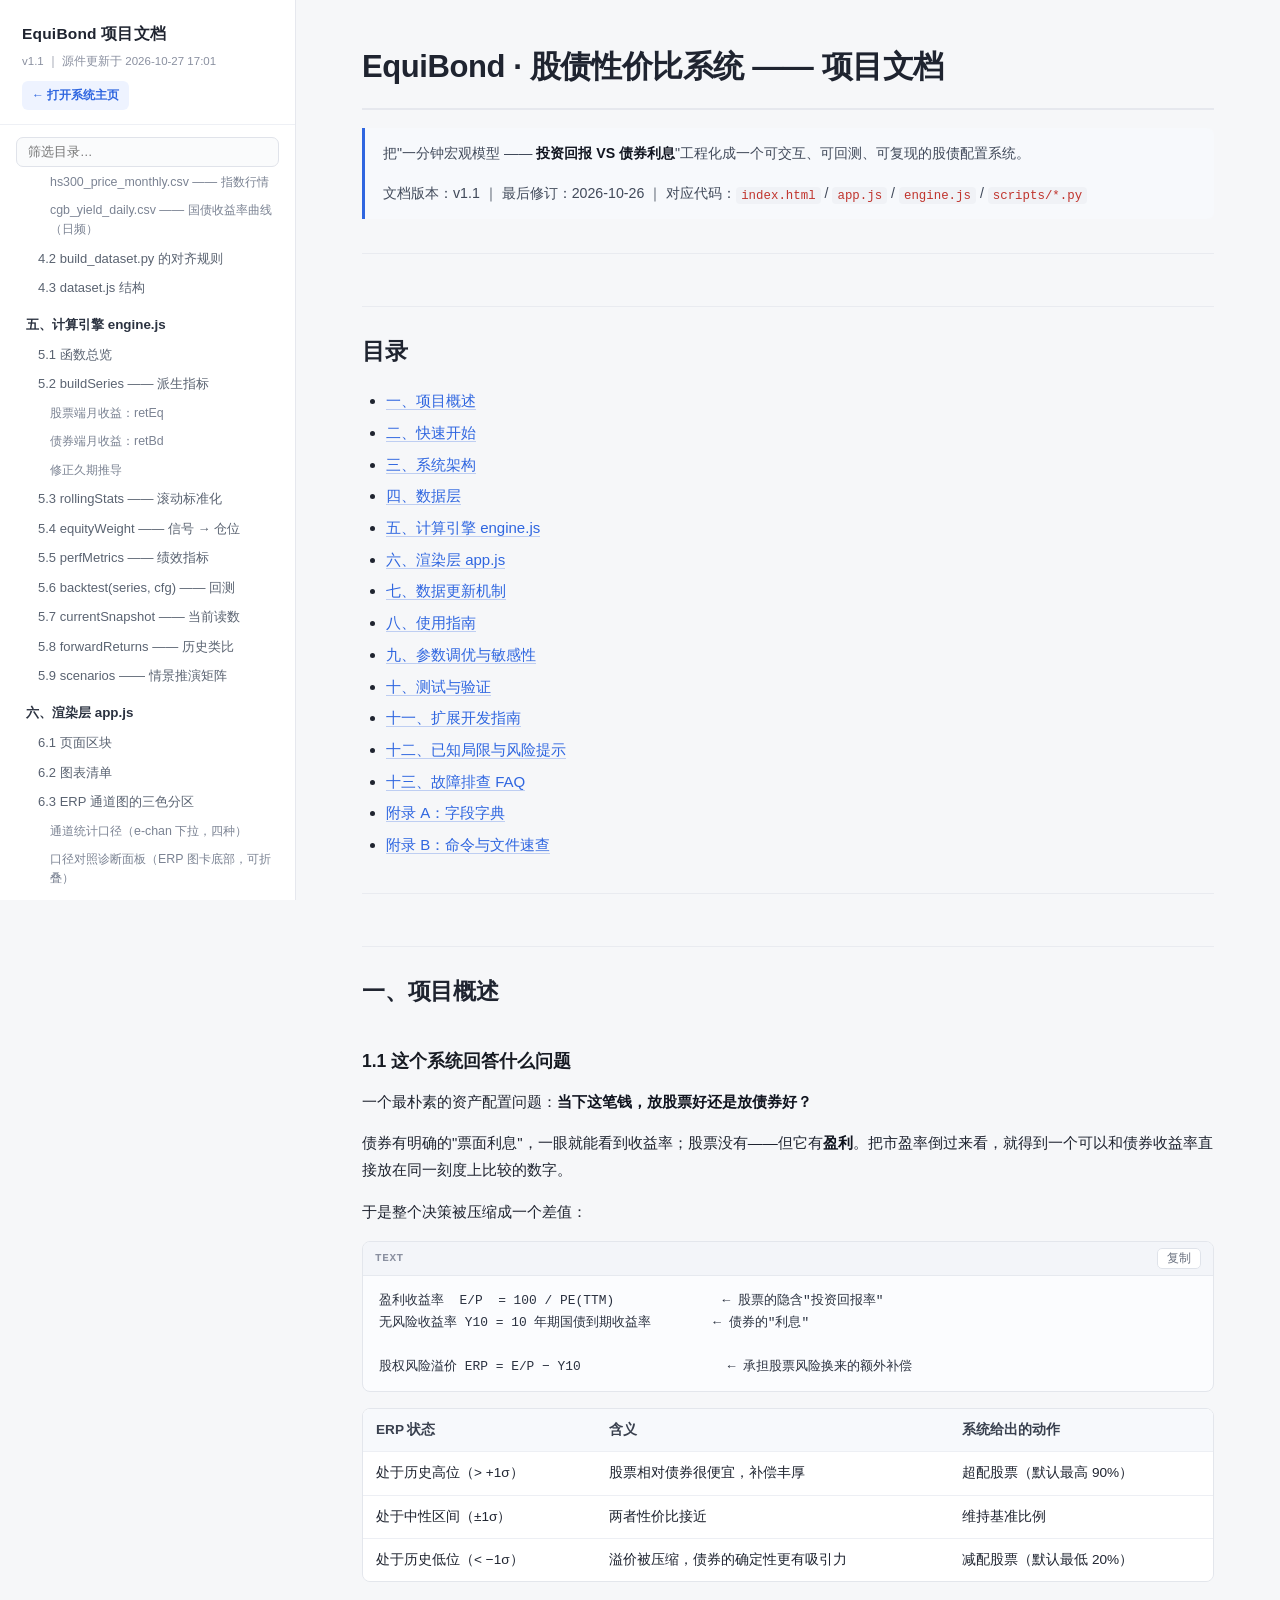
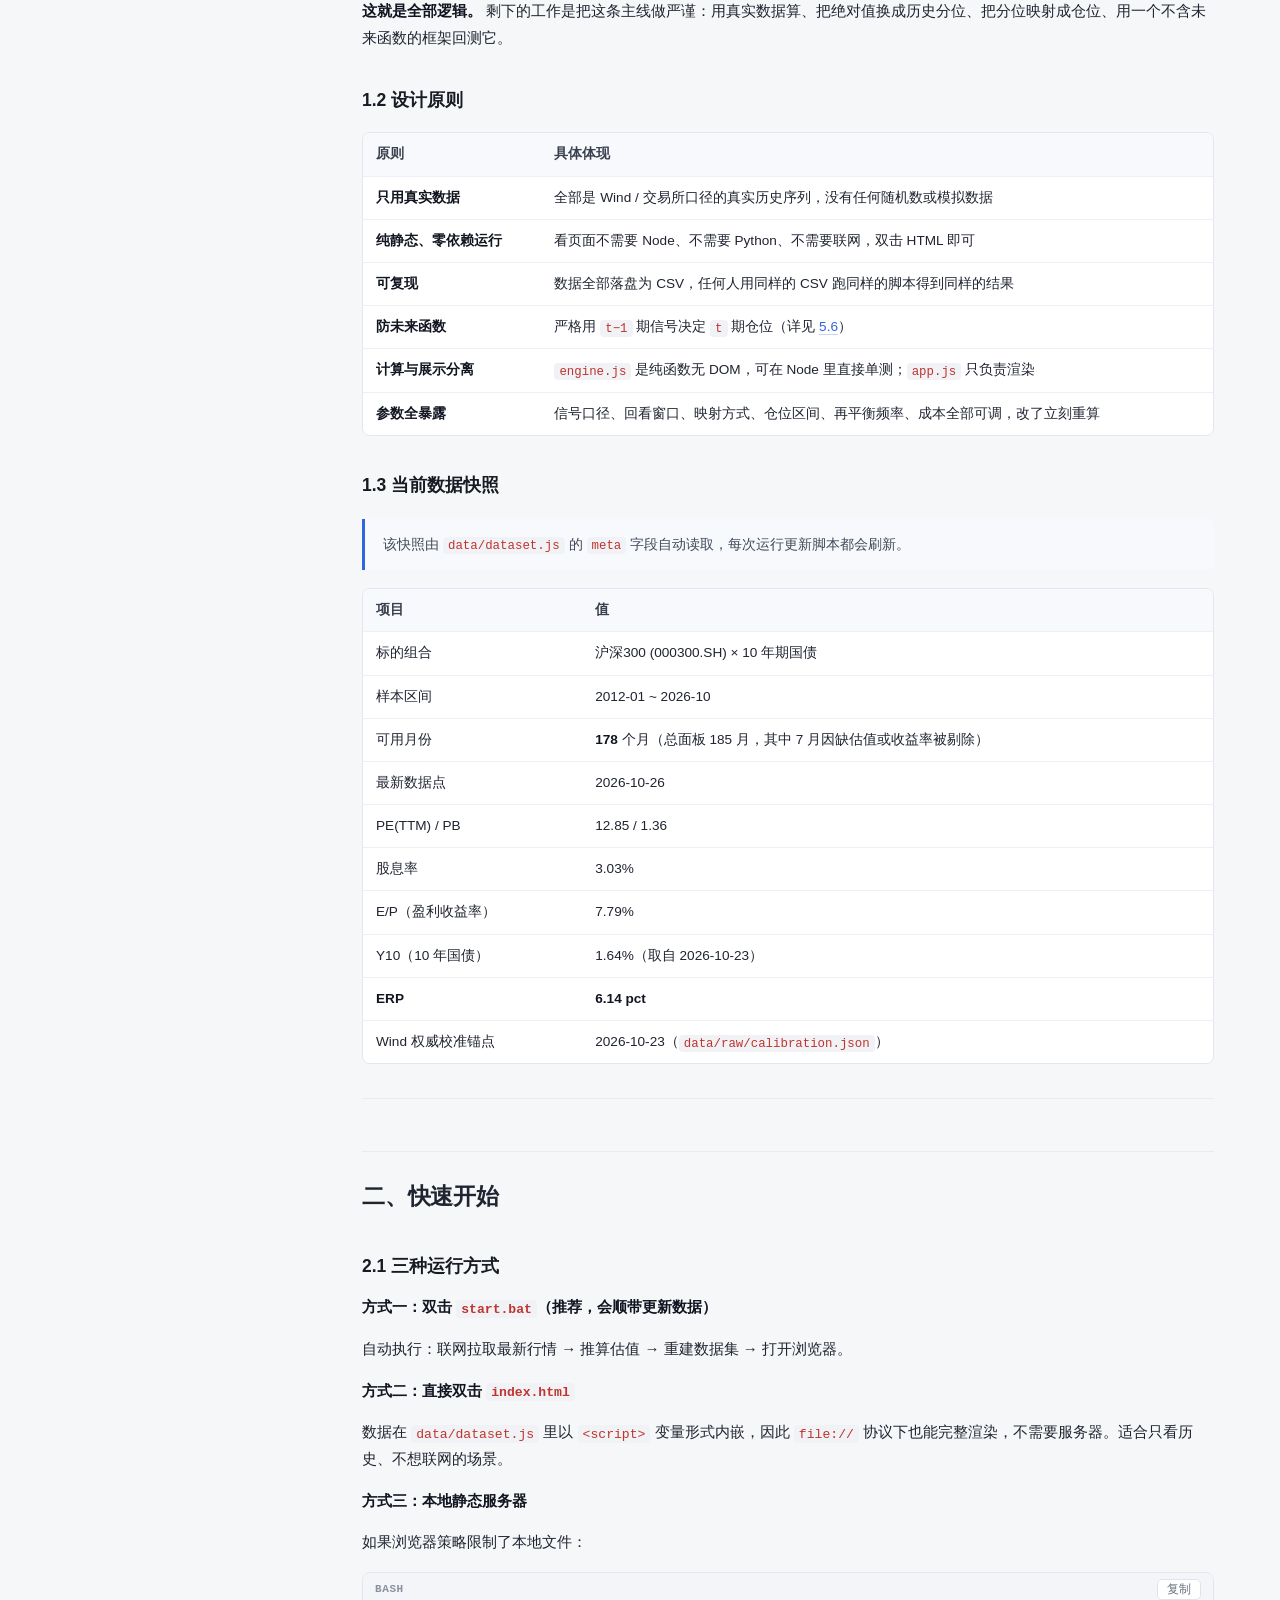
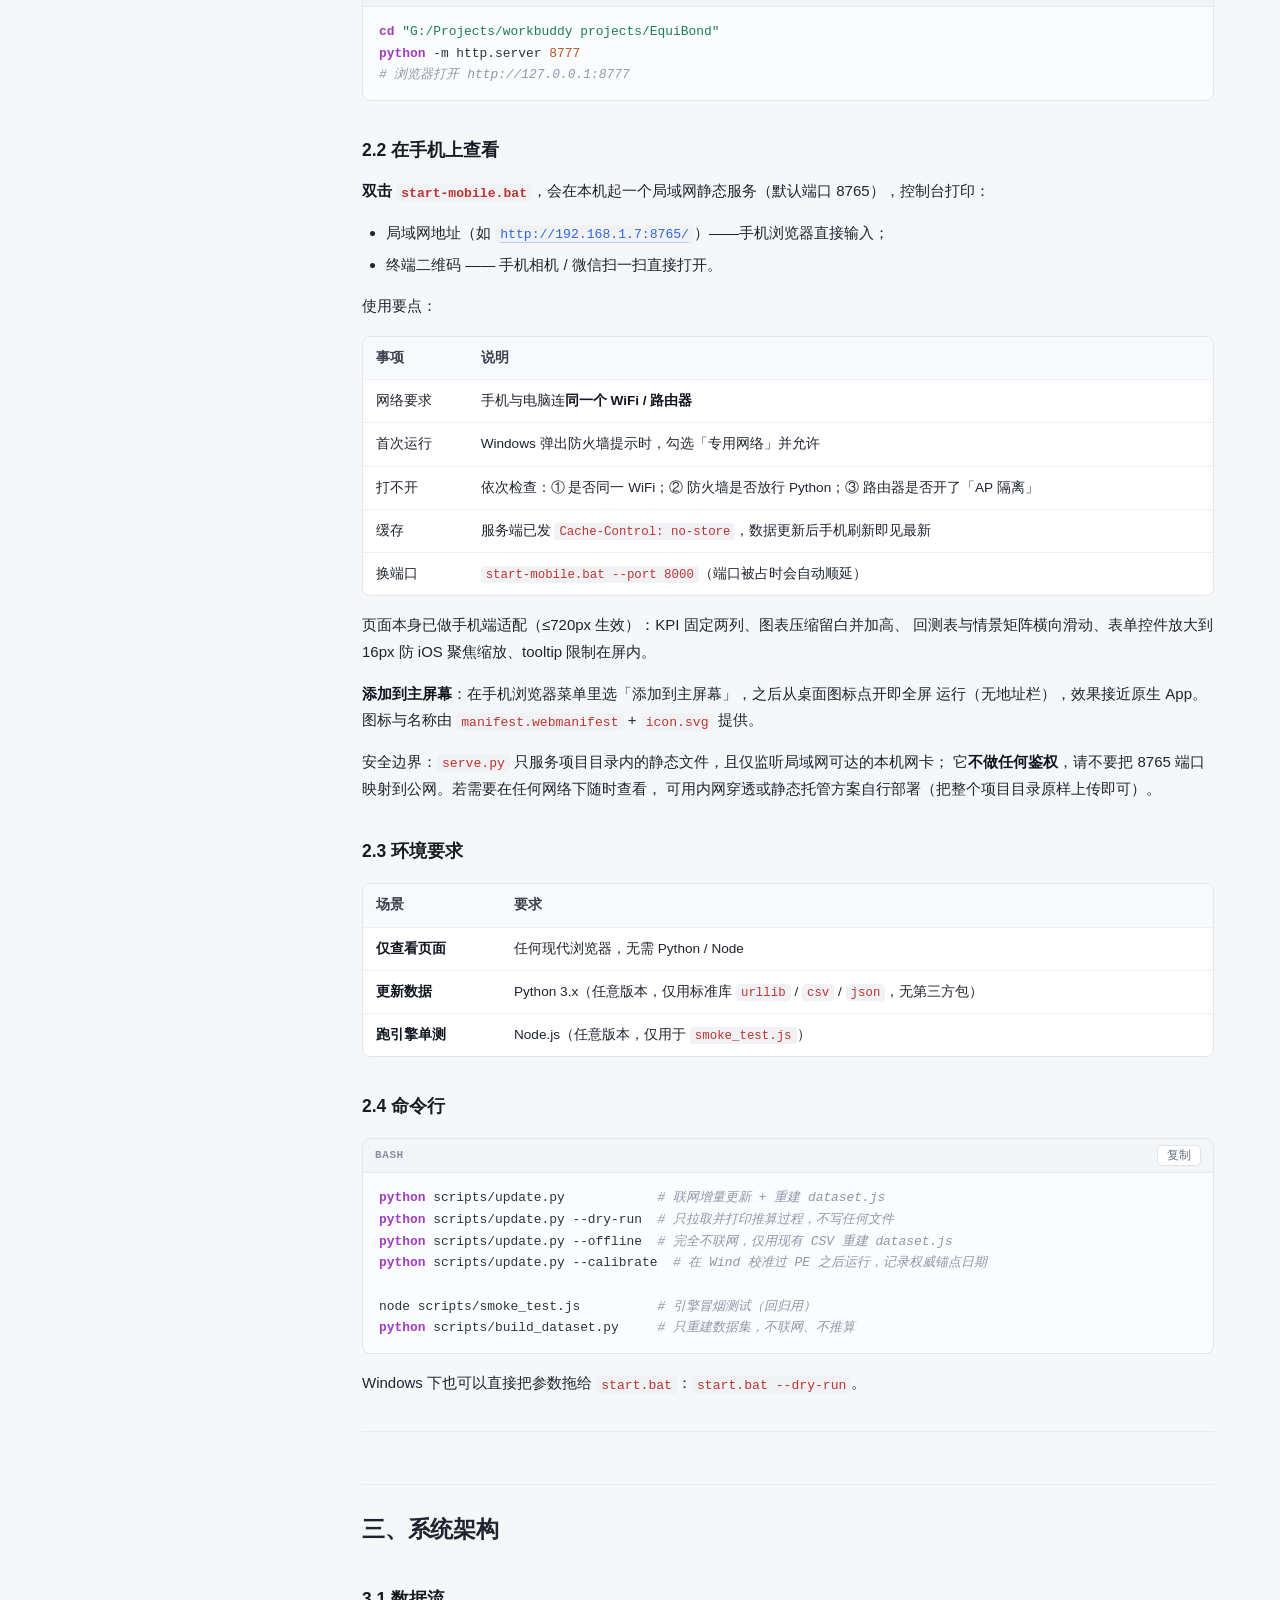
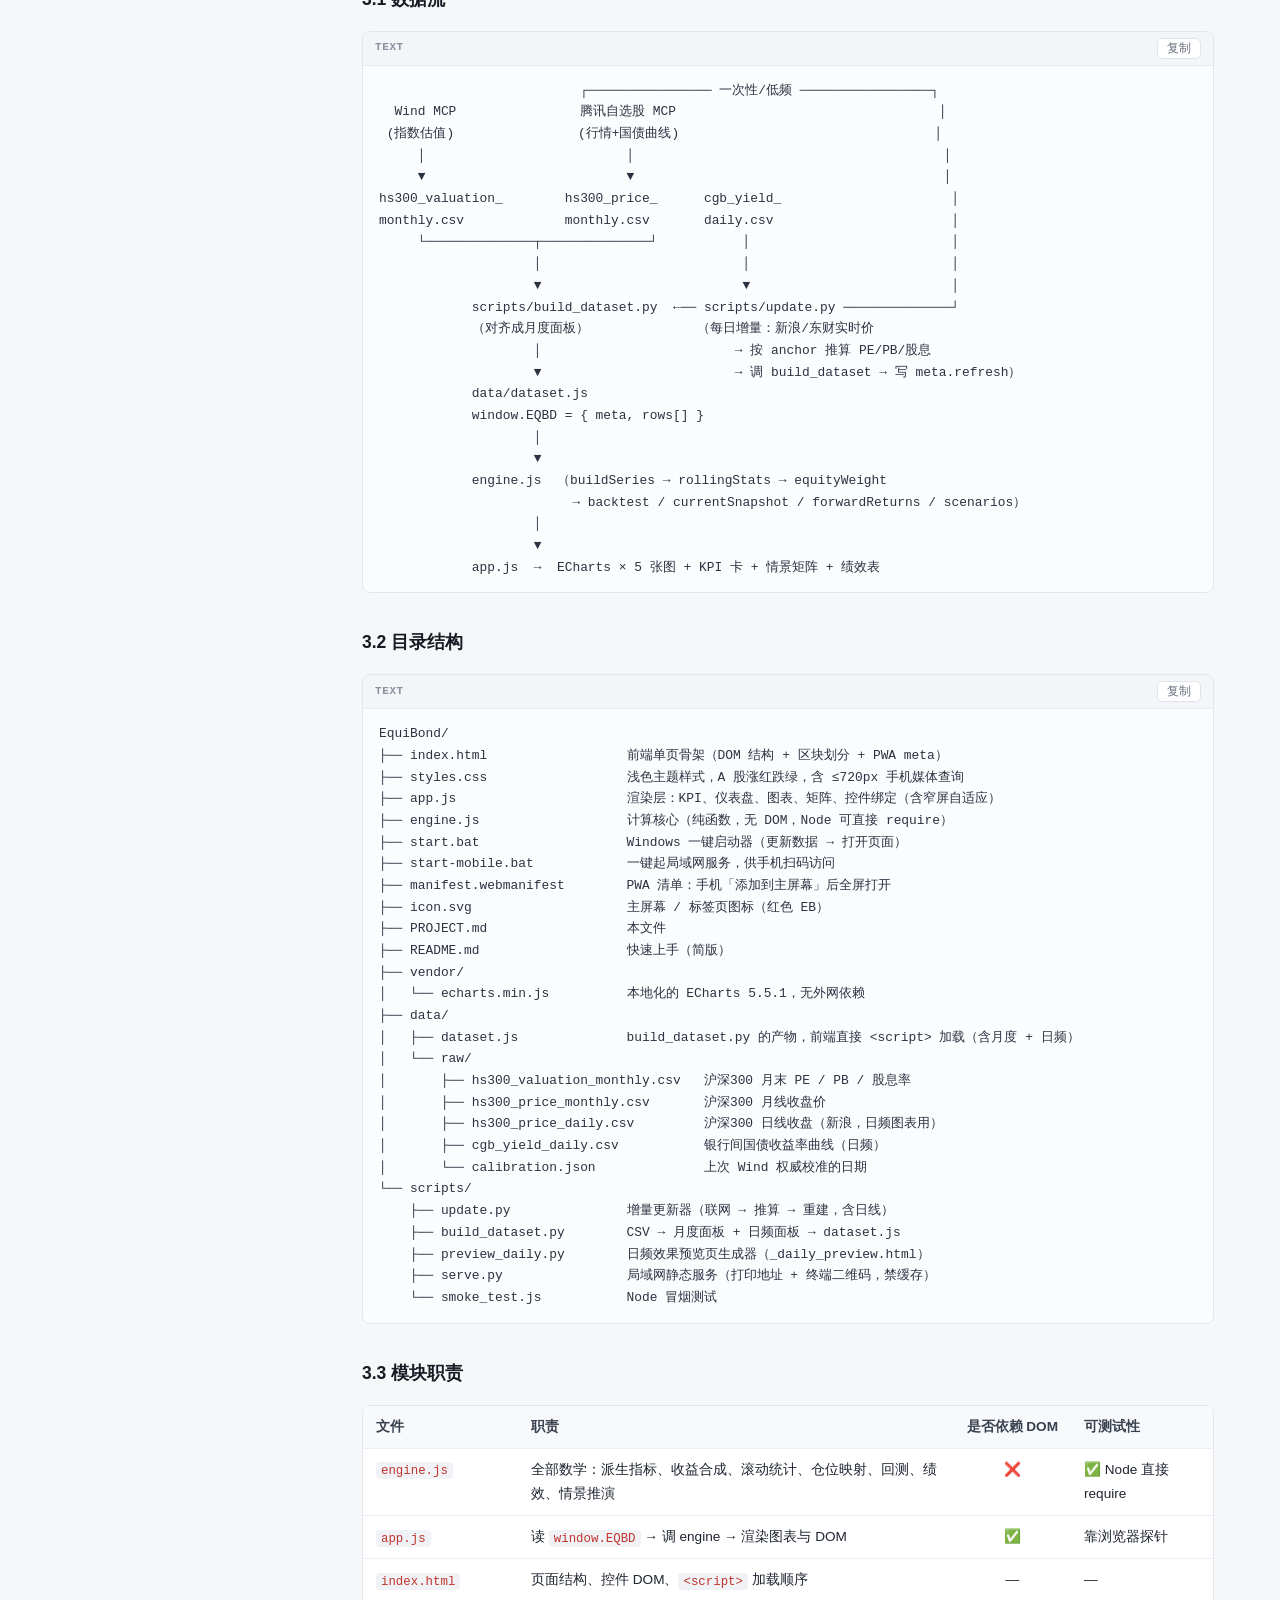
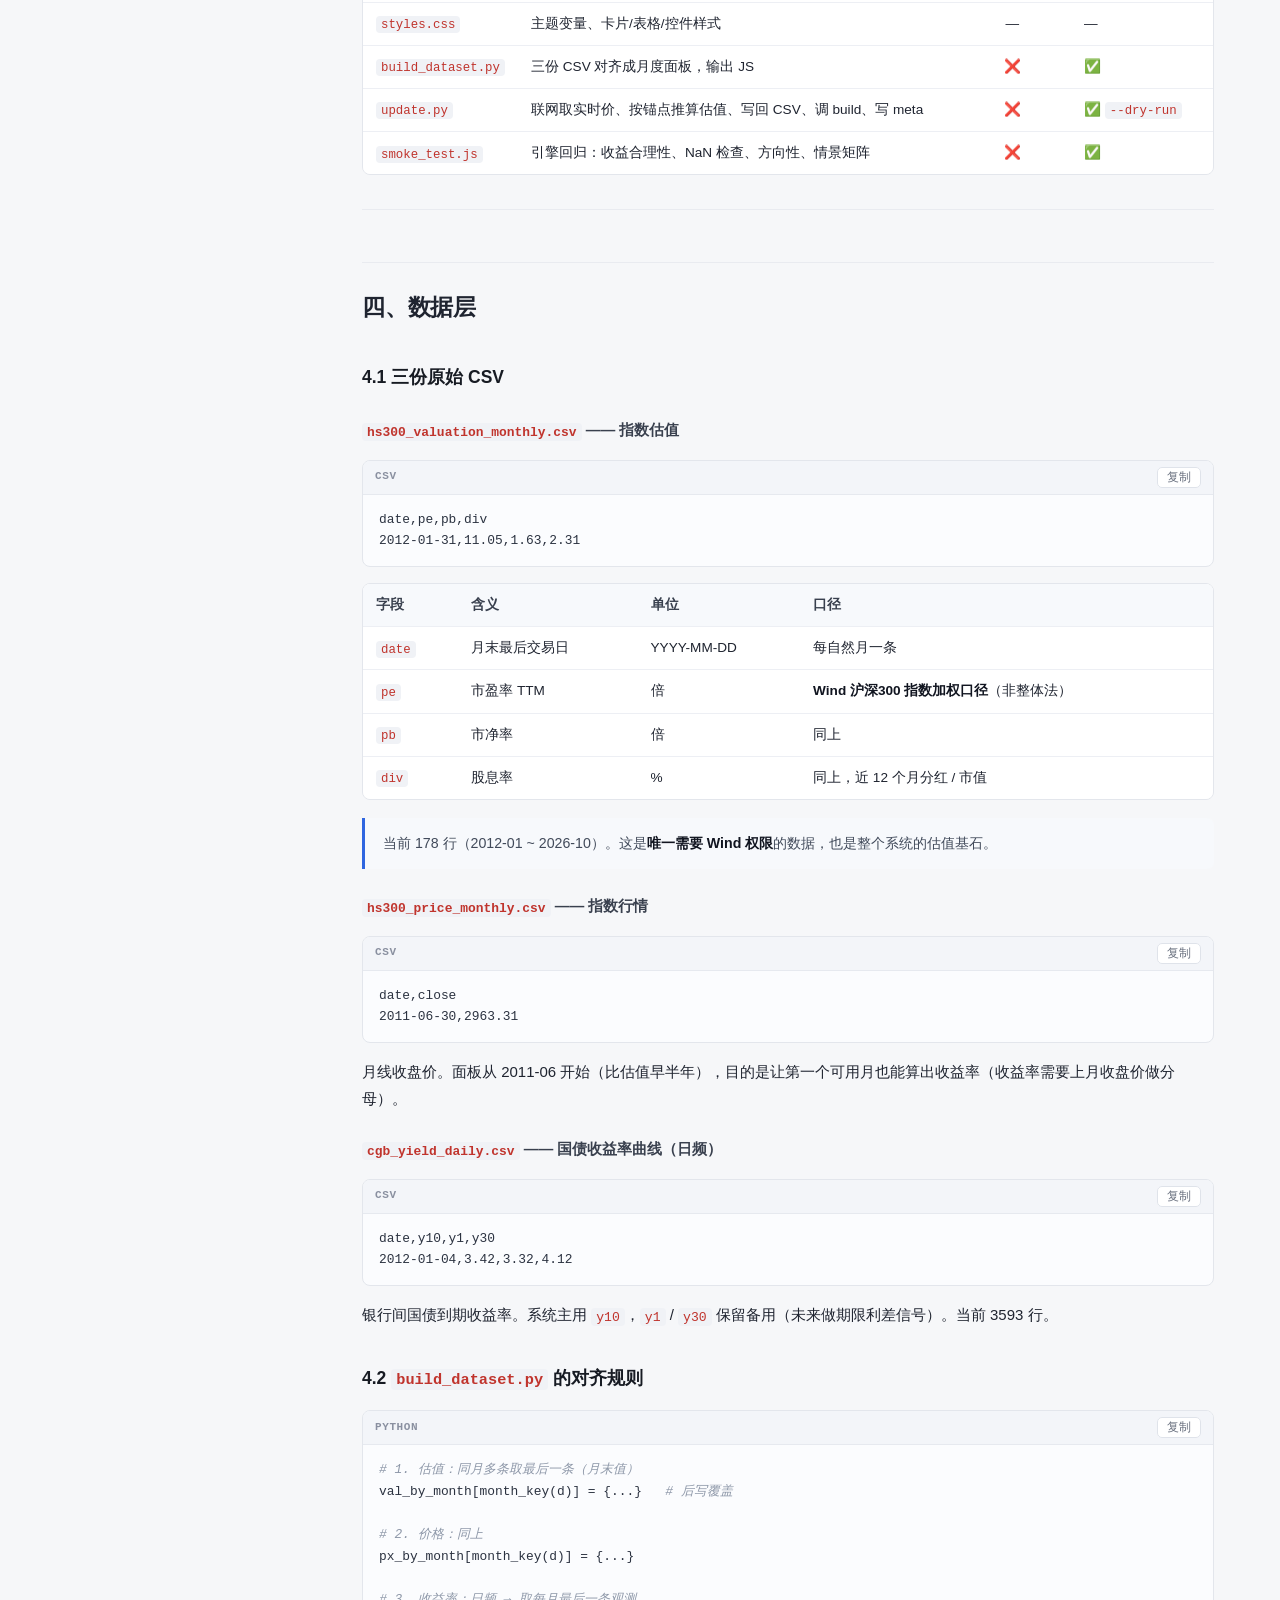
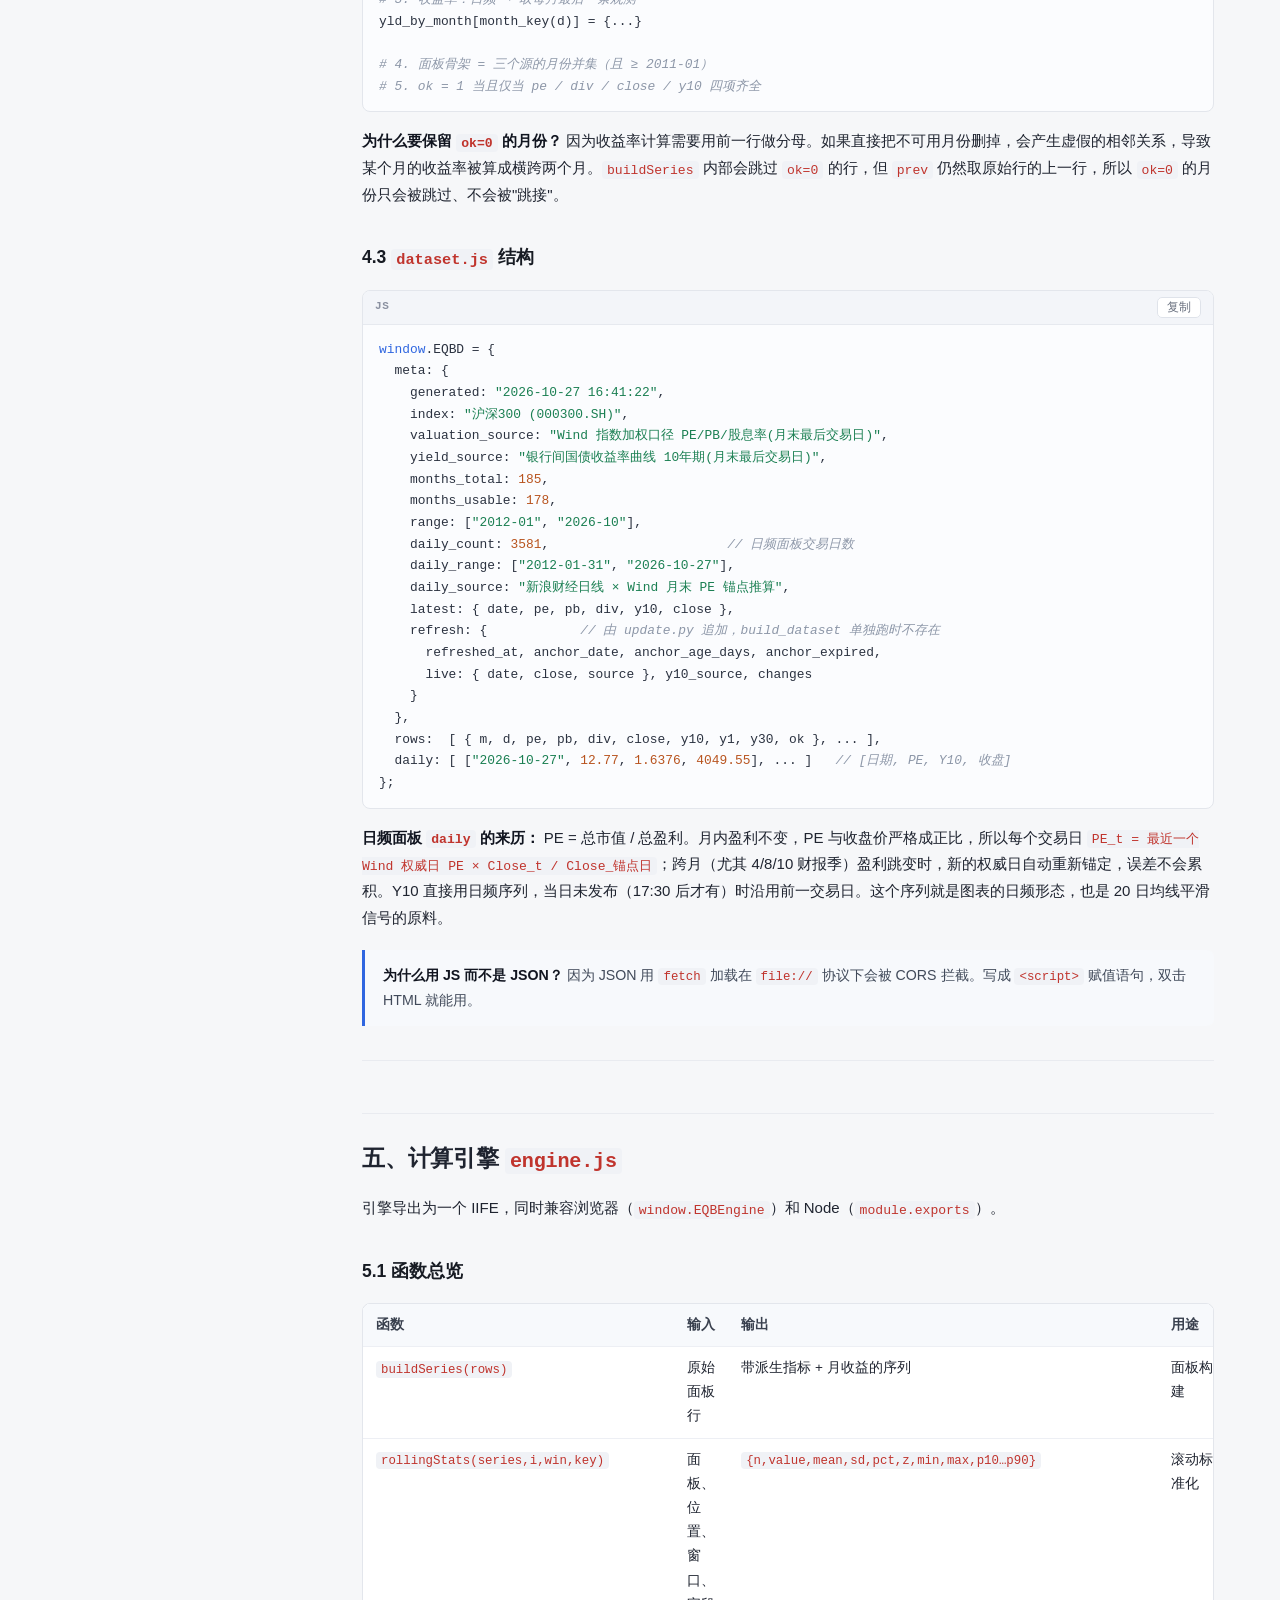
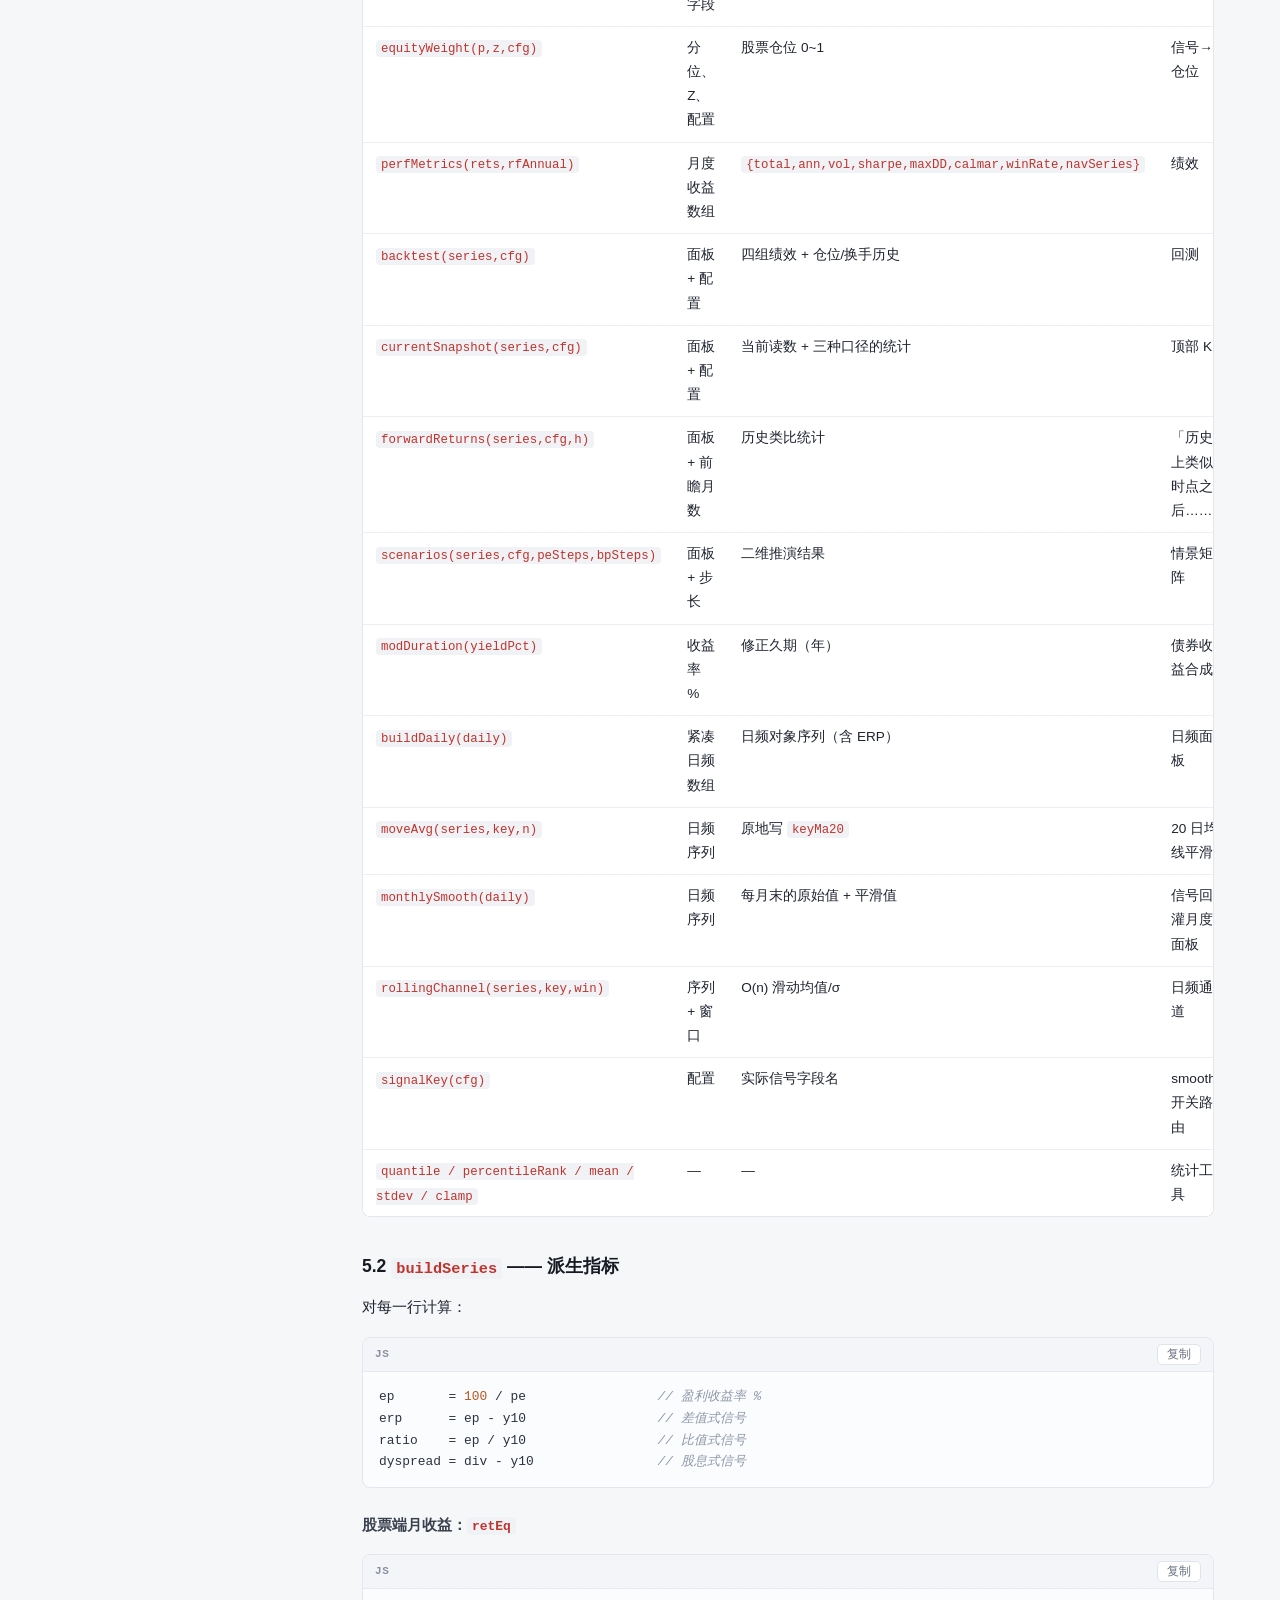
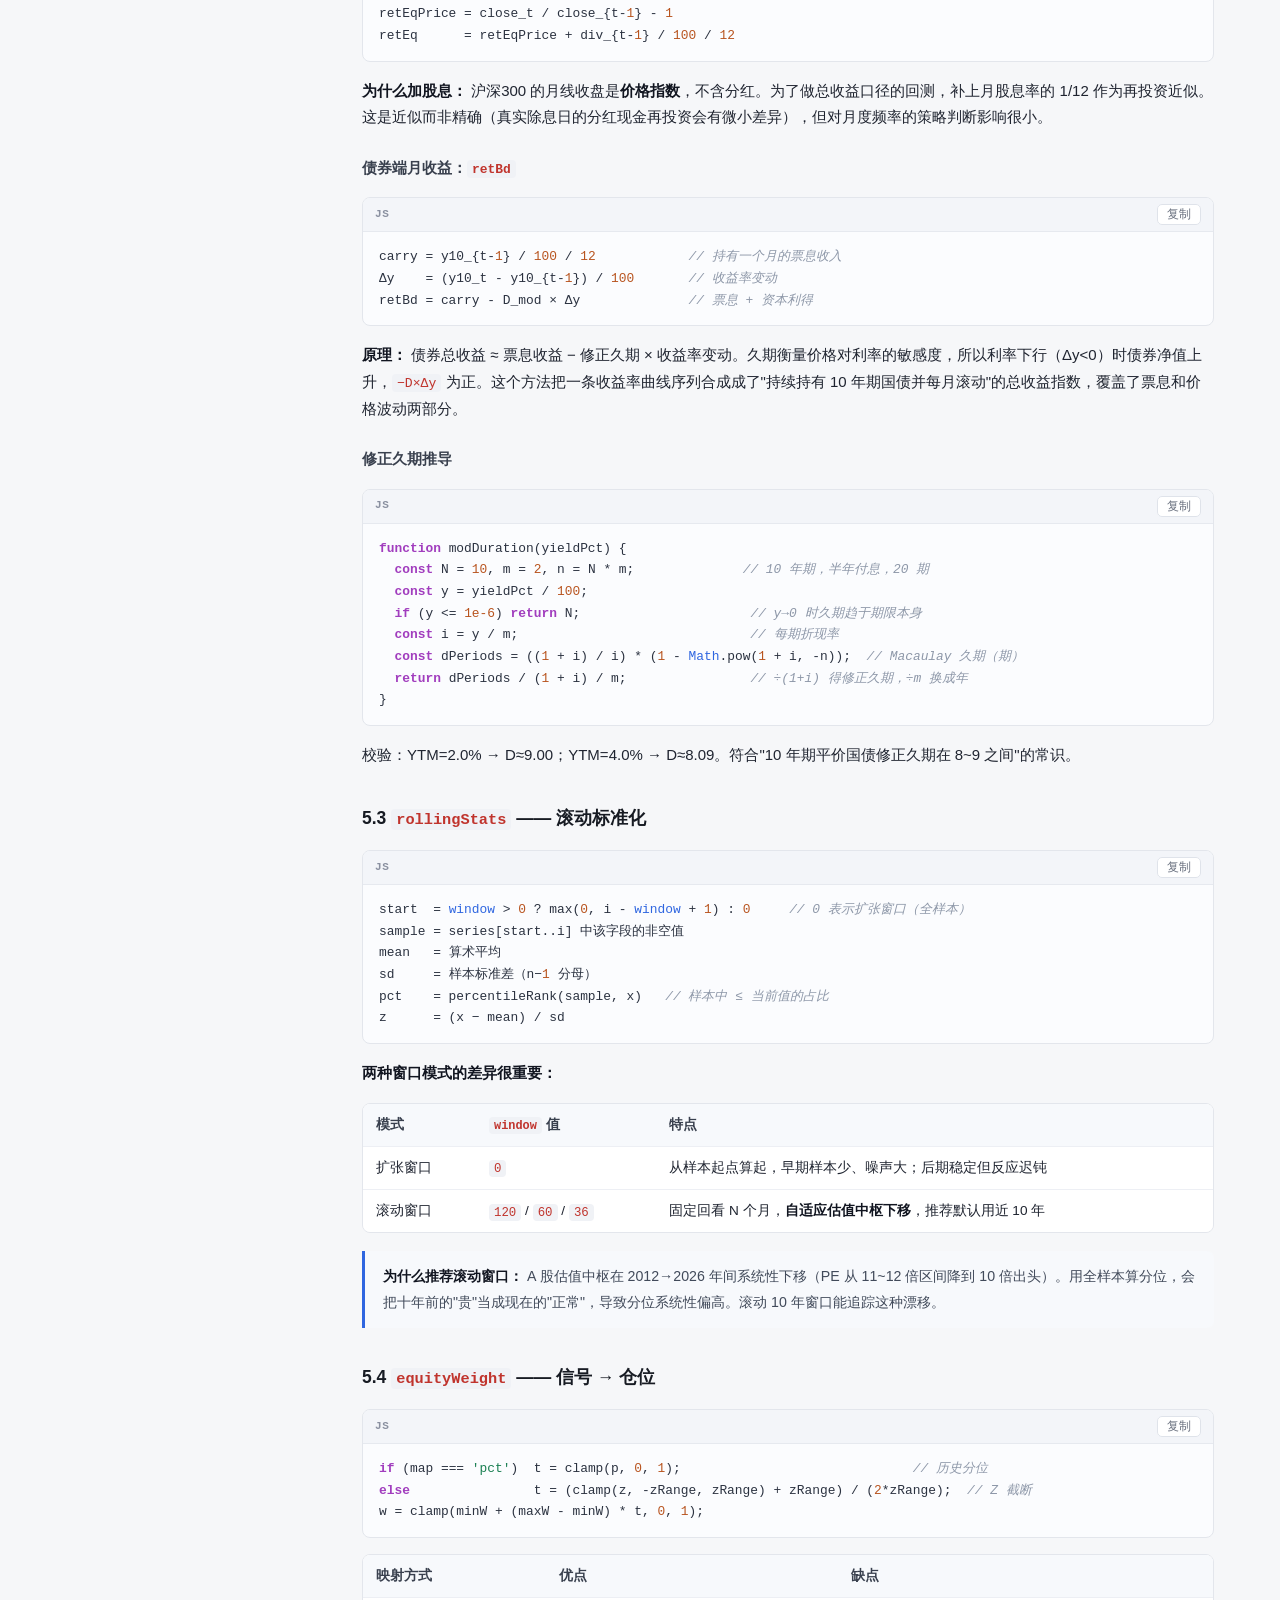
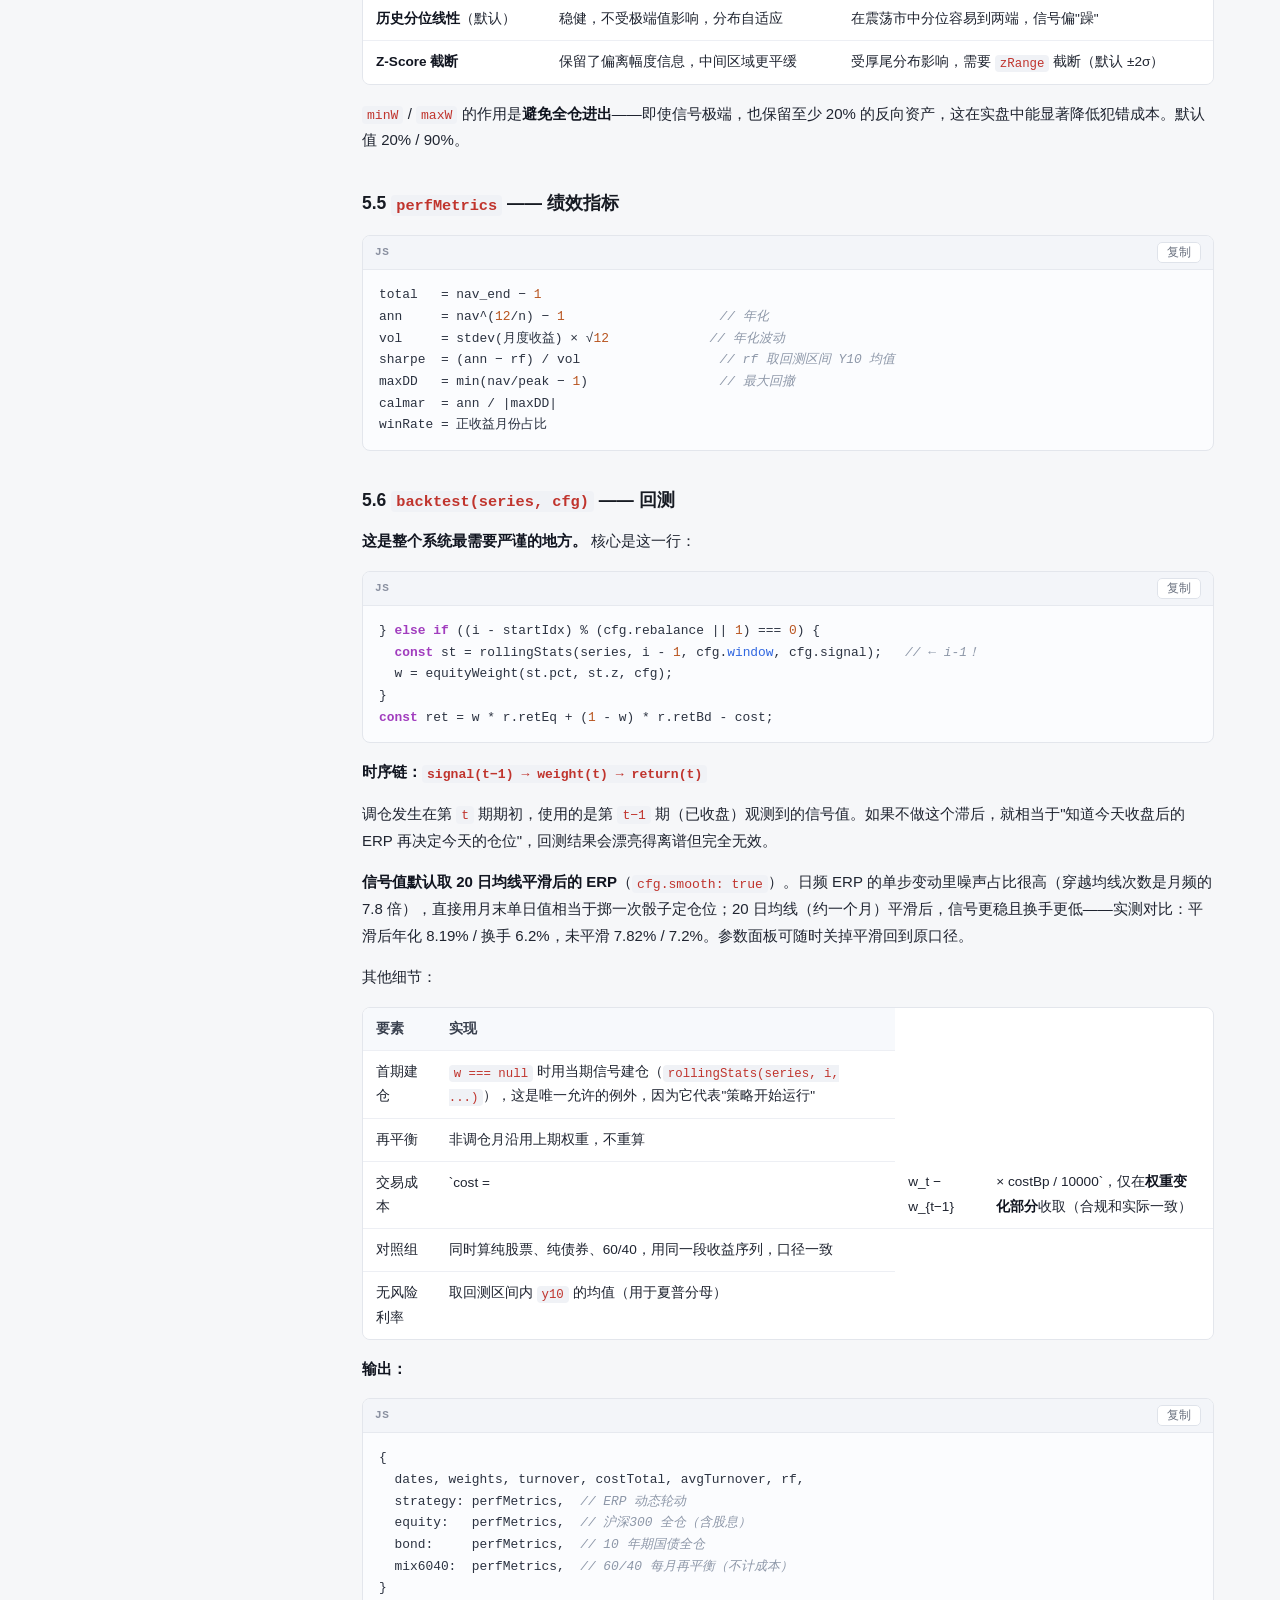
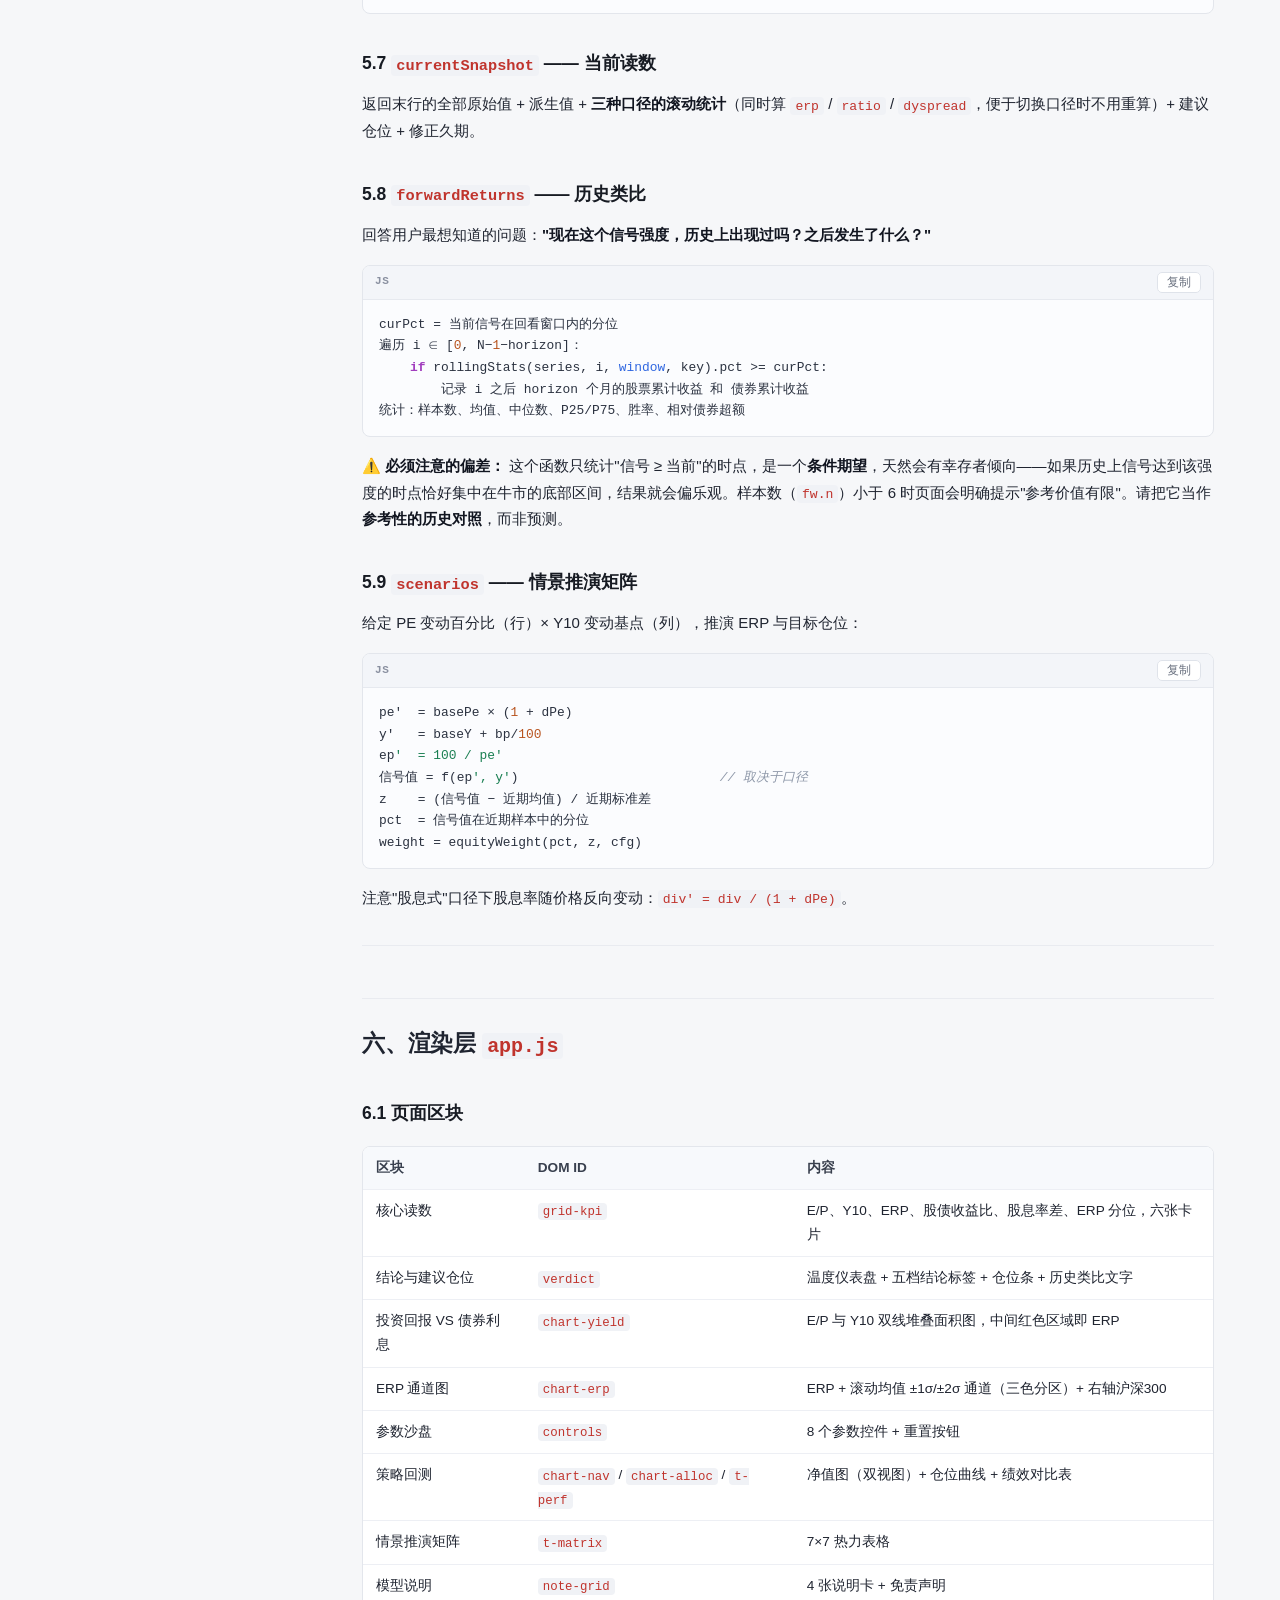
==== commit 541304c0: "feat: 图表与估值读数日频化，仓位信号改用 20 日均线平滑 - 数据层：新增 hs300_price_daily.csv（新浪日线），update.py 自动维护 - dataset.js 输出" ====
--- a/PROJECT.html
+++ b/PROJECT.html
@@ -152,7 +152,7 @@
 <nav id="side">
   <div class="brand">
     <b>EquiBond 项目文档</b>
-    <span>v1.1 ｜ 源件更新于 2026-10-27 16:18</span>
+    <span>v1.1 ｜ 源件更新于 2026-10-27 17:01</span>
     <a class="home" href="index.html">&larr; 打开系统主页</a>
   </div>
   <input id="tocsearch" placeholder="筛选目录…" autocomplete="off">
@@ -210,7 +210,7 @@
     <a class="h3" href="#82-典型操作">8.2 典型操作</a>
     <a class="h3" href="#83-三种信号口径怎么选">8.3 三种信号口径怎么选</a>
     <a class="h2" href="#九参数调优与敏感性">九、参数调优与敏感性</a>
-    <a class="h3" href="#91-回测基准默认参数2012-01--2026-105bp-单次成本178-个月">9.1 回测基准（默认参数，2012-01 ~ 2026-10，5bp 单次成本，178 个月）</a>
+    <a class="h3" href="#91-回测基准默认参数2012-01--2026-105bp-单次成本178-个月信号--20-日均线平滑-erp">9.1 回测基准（默认参数，2012-01 ~ 2026-10，5bp 单次成本，178 个月，信号 = 20 日均线平滑 ERP）</a>
     <a class="h3" href="#92-敏感性规律">9.2 敏感性规律</a>
     <a class="h3" href="#93-警惕过拟合">9.3 警惕过拟合</a>
     <a class="h2" href="#十测试与验证">十、测试与验证</a>
@@ -287,15 +287,17 @@
 ├── vendor/
 │   └── echarts.min.js          本地化的 ECharts 5.5.1，无外网依赖
 ├── data/
-│   ├── dataset.js              build_dataset.py 的产物，前端直接 &lt;script&gt; 加载
+│   ├── dataset.js              build_dataset.py 的产物，前端直接 &lt;script&gt; 加载（含月度 + 日频）
 │   └── raw/
 │       ├── hs300_valuation_monthly.csv   沪深300 月末 PE / PB / 股息率
 │       ├── hs300_price_monthly.csv       沪深300 月线收盘价
+│       ├── hs300_price_daily.csv         沪深300 日线收盘（新浪，日频图表用）
 │       ├── cgb_yield_daily.csv           银行间国债收益率曲线（日频）
 │       └── calibration.json              上次 Wind 权威校准的日期
 └── scripts/
-    ├── update.py               增量更新器（联网 → 推算 → 重建）
-    ├── build_dataset.py        CSV → 月度面板 → dataset.js
+    ├── update.py               增量更新器（联网 → 推算 → 重建，含日线）
+    ├── build_dataset.py        CSV → 月度面板 + 日频面板 → dataset.js
+    ├── preview_daily.py        日频效果预览页生成器（_daily_preview.html）
     ├── serve.py                局域网静态服务（打印地址 + 终端二维码，禁缓存）
     └── smoke_test.js           Node 冒烟测试</code></pre></div><h3 id="33-模块职责">3.3 模块职责</h3><div class="table-wrap"><table><thead><tr><th>文件</th><th>职责</th><th style="text-align:center">是否依赖 DOM</th><th>可测试性</th></tr></thead><tbody><tr><td><code>engine.js</code></td><td>全部数学：派生指标、收益合成、滚动统计、仓位映射、回测、绩效、情景推演</td><td style="text-align:center">❌</td><td>✅ Node 直接 require</td></tr><tr><td><code>app.js</code></td><td>读 <code>window.EQBD</code> → 调 engine → 渲染图表与 DOM</td><td style="text-align:center">✅</td><td>靠浏览器探针</td></tr><tr><td><code>index.html</code></td><td>页面结构、控件 DOM、<code>&lt;script&gt;</code> 加载顺序</td><td style="text-align:center">—</td><td>—</td></tr><tr><td><code>styles.css</code></td><td>主题变量、卡片/表格/控件样式</td><td style="text-align:center">—</td><td>—</td></tr><tr><td><code>build_dataset.py</code></td><td>三份 CSV 对齐成月度面板，输出 JS</td><td style="text-align:center">❌</td><td>✅</td></tr><tr><td><code>update.py</code></td><td>联网取实时价、按锚点推算估值、写回 CSV、调 build、写 meta</td><td style="text-align:center">❌</td><td>✅ <code>--dry-run</code></td></tr><tr><td><code>smoke_test.js</code></td><td>引擎回归：收益合理性、NaN 检查、方向性、情景矩阵</td><td style="text-align:center">❌</td><td>✅</td></tr></tbody></table></div><hr><h2 id="四数据层">四、数据层</h2><h3 id="41-三份原始-csv">4.1 三份原始 CSV</h3><h4 id="hs300_valuation_monthlycsv--指数估值"><code>hs300_valuation_monthly.csv</code> —— 指数估值</h4><div class="code-wrap"><div class="code-head"><span class="code-lang">csv</span><button class="code-copy" type="button">复制</button></div><pre class="code"><code>date,pe,pb,div
 2012-01-31,11.05,1.63,2.31</code></pre></div><div class="table-wrap"><table><thead><tr><th>字段</th><th>含义</th><th>单位</th><th>口径</th></tr></thead><tbody><tr><td><code>date</code></td><td>月末最后交易日</td><td>YYYY-MM-DD</td><td>每自然月一条</td></tr><tr><td><code>pe</code></td><td>市盈率 TTM</td><td>倍</td><td><strong>Wind 沪深300 指数加权口径</strong>（非整体法）</td></tr><tr><td><code>pb</code></td><td>市净率</td><td>倍</td><td>同上</td></tr><tr><td><code>div</code></td><td>股息率</td><td>%</td><td>同上，近 12 个月分红 / 市值</td></tr></tbody></table></div><blockquote><p>当前 178 行（2012-01 ~ 2026-10）。这是<strong>唯一需要 Wind 权限</strong>的数据，也是整个系统的估值基石。</p></blockquote><h4 id="hs300_price_monthlycsv--指数行情"><code>hs300_price_monthly.csv</code> —— 指数行情</h4><div class="code-wrap"><div class="code-head"><span class="code-lang">csv</span><button class="code-copy" type="button">复制</button></div><pre class="code"><code>date,close
@@ -312,21 +314,25 @@
 <span class="tk-c"># 4. 面板骨架 = 三个源的月份并集（且 ≥ 2011-01）</span>
 <span class="tk-c"># 5. ok = 1 当且仅当 pe / div / close / y10 四项齐全</span></code></pre></div><p><strong>为什么要保留 <code>ok=0</code> 的月份？</strong> 因为收益率计算需要用前一行做分母。如果直接把不可用月份删掉，会产生虚假的相邻关系，导致某个月的收益率被算成横跨两个月。<code>buildSeries</code> 内部会跳过 <code>ok=0</code> 的行，但 <code>prev</code> 仍然取原始行的上一行，所以 <code>ok=0</code> 的月份只会被跳过、不会被&quot;跳接&quot;。</p><h3 id="43-datasetjs-结构">4.3 <code>dataset.js</code> 结构</h3><div class="code-wrap"><div class="code-head"><span class="code-lang">js</span><button class="code-copy" type="button">复制</button></div><pre class="code"><code><span class="tk-b">window</span>.EQBD = {
   meta: {
-    generated: <span class="tk-s">&quot;2026-10-26 14:50:55&quot;</span>,
+    generated: <span class="tk-s">&quot;2026-10-27 16:41:22&quot;</span>,
     index: <span class="tk-s">&quot;沪深300 (000300.SH)&quot;</span>,
     valuation_source: <span class="tk-s">&quot;Wind 指数加权口径 PE/PB/股息率(月末最后交易日)&quot;</span>,
     yield_source: <span class="tk-s">&quot;银行间国债收益率曲线 10年期(月末最后交易日)&quot;</span>,
     months_total: <span class="tk-n">185</span>,
     months_usable: <span class="tk-n">178</span>,
     range: [<span class="tk-s">&quot;2012-01&quot;</span>, <span class="tk-s">&quot;2026-10&quot;</span>],
+    daily_count: <span class="tk-n">3581</span>,                       <span class="tk-c">// 日频面板交易日数</span>
+    daily_range: [<span class="tk-s">&quot;2012-01-31&quot;</span>, <span class="tk-s">&quot;2026-10-27&quot;</span>],
+    daily_source: <span class="tk-s">&quot;新浪财经日线 × Wind 月末 PE 锚点推算&quot;</span>,
     latest: { date, pe, pb, div, y10, close },
     refresh: {            <span class="tk-c">// 由 update.py 追加，build_dataset 单独跑时不存在</span>
       refreshed_at, anchor_date, anchor_age_days, anchor_expired,
       live: { date, close, source }, y10_source, changes
     }
   },
-  rows: [ { m, d, pe, pb, div, close, y10, y1, y30, ok }, ... ]
-};</code></pre></div><blockquote><p><strong>为什么用 JS 而不是 JSON？</strong> 因为 JSON 用 <code>fetch</code> 加载在 <code>file://</code> 协议下会被 CORS 拦截。写成 <code>&lt;script&gt;</code> 赋值语句，双击 HTML 就能用。</p></blockquote><hr><h2 id="五计算引擎-enginejs">五、计算引擎 <code>engine.js</code></h2><p>引擎导出为一个 IIFE，同时兼容浏览器（<code>window.EQBEngine</code>）和 Node（<code>module.exports</code>）。</p><h3 id="51-函数总览">5.1 函数总览</h3><div class="table-wrap"><table><thead><tr><th>函数</th><th>输入</th><th>输出</th><th>用途</th></tr></thead><tbody><tr><td><code>buildSeries(rows)</code></td><td>原始面板行</td><td>带派生指标 + 月收益的序列</td><td>面板构建</td></tr><tr><td><code>rollingStats(series,i,win,key)</code></td><td>面板、位置、窗口、字段</td><td><code>{n,value,mean,sd,pct,z,min,max,p10…p90}</code></td><td>滚动标准化</td></tr><tr><td><code>equityWeight(p,z,cfg)</code></td><td>分位、Z、配置</td><td>股票仓位 0~1</td><td>信号→仓位</td></tr><tr><td><code>perfMetrics(rets,rfAnnual)</code></td><td>月度收益数组</td><td><code>{total,ann,vol,sharpe,maxDD,calmar,winRate,navSeries}</code></td><td>绩效</td></tr><tr><td><code>backtest(series,cfg)</code></td><td>面板 + 配置</td><td>四组绩效 + 仓位/换手历史</td><td>回测</td></tr><tr><td><code>currentSnapshot(series,cfg)</code></td><td>面板 + 配置</td><td>当前读数 + 三种口径的统计</td><td>顶部 KPI</td></tr><tr><td><code>forwardReturns(series,cfg,h)</code></td><td>面板 + 前瞻月数</td><td>历史类比统计</td><td>「历史上类似时点之后……」</td></tr><tr><td><code>scenarios(series,cfg,peSteps,bpSteps)</code></td><td>面板 + 步长</td><td>二维推演结果</td><td>情景矩阵</td></tr><tr><td><code>modDuration(yieldPct)</code></td><td>收益率 %</td><td>修正久期（年）</td><td>债券收益合成</td></tr><tr><td><code>quantile / percentileRank / mean / stdev / clamp</code></td><td>—</td><td>—</td><td>统计工具</td></tr></tbody></table></div><h3 id="52-buildseries--派生指标">5.2 <code>buildSeries</code> —— 派生指标</h3><p>对每一行计算：</p><div class="code-wrap"><div class="code-head"><span class="code-lang">js</span><button class="code-copy" type="button">复制</button></div><pre class="code"><code>ep       = <span class="tk-n">100</span> / pe                 <span class="tk-c">// 盈利收益率 %</span>
+  rows:  [ { m, d, pe, pb, div, close, y10, y1, y30, ok }, ... ],
+  daily: [ [<span class="tk-s">&quot;2026-10-27&quot;</span>, <span class="tk-n">12.77</span>, <span class="tk-n">1.6376</span>, <span class="tk-n">4049.55</span>], ... ]   <span class="tk-c">// [日期, PE, Y10, 收盘]</span>
+};</code></pre></div><p><strong>日频面板 <code>daily</code> 的来历：</strong> PE = 总市值 / 总盈利。月内盈利不变，PE 与收盘价严格成正比，所以每个交易日 <code>PE_t = 最近一个 Wind 权威日 PE × Close_t / Close_锚点日</code>；跨月（尤其 4/8/10 财报季）盈利跳变时，新的权威日自动重新锚定，误差不会累积。Y10 直接用日频序列，当日未发布（17:30 后才有）时沿用前一交易日。这个序列就是图表的日频形态，也是 20 日均线平滑信号的原料。</p><blockquote><p><strong>为什么用 JS 而不是 JSON？</strong> 因为 JSON 用 <code>fetch</code> 加载在 <code>file://</code> 协议下会被 CORS 拦截。写成 <code>&lt;script&gt;</code> 赋值语句，双击 HTML 就能用。</p></blockquote><hr><h2 id="五计算引擎-enginejs">五、计算引擎 <code>engine.js</code></h2><p>引擎导出为一个 IIFE，同时兼容浏览器（<code>window.EQBEngine</code>）和 Node（<code>module.exports</code>）。</p><h3 id="51-函数总览">5.1 函数总览</h3><div class="table-wrap"><table><thead><tr><th>函数</th><th>输入</th><th>输出</th><th>用途</th></tr></thead><tbody><tr><td><code>buildSeries(rows)</code></td><td>原始面板行</td><td>带派生指标 + 月收益的序列</td><td>面板构建</td></tr><tr><td><code>rollingStats(series,i,win,key)</code></td><td>面板、位置、窗口、字段</td><td><code>{n,value,mean,sd,pct,z,min,max,p10…p90}</code></td><td>滚动标准化</td></tr><tr><td><code>equityWeight(p,z,cfg)</code></td><td>分位、Z、配置</td><td>股票仓位 0~1</td><td>信号→仓位</td></tr><tr><td><code>perfMetrics(rets,rfAnnual)</code></td><td>月度收益数组</td><td><code>{total,ann,vol,sharpe,maxDD,calmar,winRate,navSeries}</code></td><td>绩效</td></tr><tr><td><code>backtest(series,cfg)</code></td><td>面板 + 配置</td><td>四组绩效 + 仓位/换手历史</td><td>回测</td></tr><tr><td><code>currentSnapshot(series,cfg)</code></td><td>面板 + 配置</td><td>当前读数 + 三种口径的统计</td><td>顶部 KPI</td></tr><tr><td><code>forwardReturns(series,cfg,h)</code></td><td>面板 + 前瞻月数</td><td>历史类比统计</td><td>「历史上类似时点之后……」</td></tr><tr><td><code>scenarios(series,cfg,peSteps,bpSteps)</code></td><td>面板 + 步长</td><td>二维推演结果</td><td>情景矩阵</td></tr><tr><td><code>modDuration(yieldPct)</code></td><td>收益率 %</td><td>修正久期（年）</td><td>债券收益合成</td></tr><tr><td><code>buildDaily(daily)</code></td><td>紧凑日频数组</td><td>日频对象序列（含 ERP）</td><td>日频面板</td></tr><tr><td><code>moveAvg(series,key,n)</code></td><td>日频序列</td><td>原地写 <code>keyMa20</code></td><td>20 日均线平滑</td></tr><tr><td><code>monthlySmooth(daily)</code></td><td>日频序列</td><td>每月末的原始值 + 平滑值</td><td>信号回灌月度面板</td></tr><tr><td><code>rollingChannel(series,key,win)</code></td><td>序列 + 窗口</td><td>O(n) 滑动均值/σ</td><td>日频通道</td></tr><tr><td><code>signalKey(cfg)</code></td><td>配置</td><td>实际信号字段名</td><td>smooth 开关路由</td></tr><tr><td><code>quantile / percentileRank / mean / stdev / clamp</code></td><td>—</td><td>—</td><td>统计工具</td></tr></tbody></table></div><h3 id="52-buildseries--派生指标">5.2 <code>buildSeries</code> —— 派生指标</h3><p>对每一行计算：</p><div class="code-wrap"><div class="code-head"><span class="code-lang">js</span><button class="code-copy" type="button">复制</button></div><pre class="code"><code>ep       = <span class="tk-n">100</span> / pe                 <span class="tk-c">// 盈利收益率 %</span>
 erp      = ep - y10                 <span class="tk-c">// 差值式信号</span>
 ratio    = ep / y10                 <span class="tk-c">// 比值式信号</span>
 dyspread = div - y10                <span class="tk-c">// 股息式信号</span></code></pre></div><h4 id="股票端月收益reteq">股票端月收益：<code>retEq</code></h4><div class="code-wrap"><div class="code-head"><span class="code-lang">js</span><button class="code-copy" type="button">复制</button></div><pre class="code"><code>retEqPrice = close_t / close_{t-<span class="tk-n">1</span>} - <span class="tk-n">1</span>
@@ -356,7 +362,7 @@
   <span class="tk-k">const</span> st = rollingStats(series, i - <span class="tk-n">1</span>, cfg.<span class="tk-b">window</span>, cfg.signal);   <span class="tk-c">// ← i-1！</span>
   w = equityWeight(st.pct, st.z, cfg);
 }
-<span class="tk-k">const</span> ret = w * r.retEq + (<span class="tk-n">1</span> - w) * r.retBd - cost;</code></pre></div><p><strong>时序链：<code>signal(t−1) → weight(t) → return(t)</code></strong></p><p>调仓发生在第 <code>t</code> 期期初，使用的是第 <code>t−1</code> 期（已收盘）观测到的信号值。如果不做这个滞后，就相当于&quot;知道今天收盘后的 ERP 再决定今天的仓位&quot;，回测结果会漂亮得离谱但完全无效。</p><p>其他细节：</p><div class="table-wrap"><table><thead><tr><th>要素</th><th>实现</th></tr></thead><tbody><tr><td>首期建仓</td><td><code>w === null</code> 时用当期信号建仓（<code>rollingStats(series, i, ...)</code>），这是唯一允许的例外，因为它代表&quot;策略开始运行&quot;</td></tr><tr><td>再平衡</td><td>非调仓月沿用上期权重，不重算</td></tr><tr><td>交易成本</td><td>`cost =</td><td>w_t − w_{t−1}</td><td>× costBp / 10000`，仅在<strong>权重变化部分</strong>收取（合规和实际一致）</td></tr><tr><td>对照组</td><td>同时算纯股票、纯债券、60/40，用同一段收益序列，口径一致</td></tr><tr><td>无风险利率</td><td>取回测区间内 <code>y10</code> 的均值（用于夏普分母）</td></tr></tbody></table></div><p><strong>输出：</strong></p><div class="code-wrap"><div class="code-head"><span class="code-lang">js</span><button class="code-copy" type="button">复制</button></div><pre class="code"><code>{
+<span class="tk-k">const</span> ret = w * r.retEq + (<span class="tk-n">1</span> - w) * r.retBd - cost;</code></pre></div><p><strong>时序链：<code>signal(t−1) → weight(t) → return(t)</code></strong></p><p>调仓发生在第 <code>t</code> 期期初，使用的是第 <code>t−1</code> 期（已收盘）观测到的信号值。如果不做这个滞后，就相当于&quot;知道今天收盘后的 ERP 再决定今天的仓位&quot;，回测结果会漂亮得离谱但完全无效。</p><p><strong>信号值默认取 20 日均线平滑后的 ERP</strong>（<code>cfg.smooth: true</code>）。日频 ERP 的单步变动里噪声占比很高（穿越均线次数是月频的 7.8 倍），直接用月末单日值相当于掷一次骰子定仓位；20 日均线（约一个月）平滑后，信号更稳且换手更低——实测对比：平滑后年化 8.19% / 换手 6.2%，未平滑 7.82% / 7.2%。参数面板可随时关掉平滑回到原口径。</p><p>其他细节：</p><div class="table-wrap"><table><thead><tr><th>要素</th><th>实现</th></tr></thead><tbody><tr><td>首期建仓</td><td><code>w === null</code> 时用当期信号建仓（<code>rollingStats(series, i, ...)</code>），这是唯一允许的例外，因为它代表&quot;策略开始运行&quot;</td></tr><tr><td>再平衡</td><td>非调仓月沿用上期权重，不重算</td></tr><tr><td>交易成本</td><td>`cost =</td><td>w_t − w_{t−1}</td><td>× costBp / 10000`，仅在<strong>权重变化部分</strong>收取（合规和实际一致）</td></tr><tr><td>对照组</td><td>同时算纯股票、纯债券、60/40，用同一段收益序列，口径一致</td></tr><tr><td>无风险利率</td><td>取回测区间内 <code>y10</code> 的均值（用于夏普分母）</td></tr></tbody></table></div><p><strong>输出：</strong></p><div class="code-wrap"><div class="code-head"><span class="code-lang">js</span><button class="code-copy" type="button">复制</button></div><pre class="code"><code>{
   dates, weights, turnover, costTotal, avgTurnover, rf,
   strategy: perfMetrics,  <span class="tk-c">// ERP 动态轮动</span>
   equity:   perfMetrics,  <span class="tk-c">// 沪深300 全仓（含股息）</span>
@@ -372,7 +378,7 @@
 信号值 = f(ep<span class="tk-s">', y'</span>)                          <span class="tk-c">// 取决于口径</span>
 z    = (信号值 − 近期均值) / 近期标准差
 pct  = 信号值在近期样本中的分位
-weight = equityWeight(pct, z, cfg)</code></pre></div><p>注意&quot;股息式&quot;口径下股息率随价格反向变动：<code>div' = div / (1 + dPe)</code>。</p><hr><h2 id="六渲染层-appjs">六、渲染层 <code>app.js</code></h2><h3 id="61-页面区块">6.1 页面区块</h3><div class="table-wrap"><table><thead><tr><th>区块</th><th>DOM ID</th><th>内容</th></tr></thead><tbody><tr><td>核心读数</td><td><code>grid-kpi</code></td><td>E/P、Y10、ERP、股债收益比、股息率差、ERP 分位，六张卡片</td></tr><tr><td>结论与建议仓位</td><td><code>verdict</code></td><td>温度仪表盘 + 五档结论标签 + 仓位条 + 历史类比文字</td></tr><tr><td>投资回报 VS 债券利息</td><td><code>chart-yield</code></td><td>E/P 与 Y10 双线堆叠面积图，中间红色区域即 ERP</td></tr><tr><td>ERP 通道图</td><td><code>chart-erp</code></td><td>ERP + 滚动均值 ±1σ/±2σ 通道（三色分区）+ 右轴沪深300</td></tr><tr><td>参数沙盘</td><td><code>controls</code></td><td>8 个参数控件 + 重置按钮</td></tr><tr><td>策略回测</td><td><code>chart-nav</code> / <code>chart-alloc</code> / <code>t-perf</code></td><td>净值图（双视图）+ 仓位曲线 + 绩效对比表</td></tr><tr><td>情景推演矩阵</td><td><code>t-matrix</code></td><td>7×7 热力表格</td></tr><tr><td>模型说明</td><td><code>note-grid</code></td><td>4 张说明卡 + 免责声明</td></tr></tbody></table></div><h3 id="62-图表清单">6.2 图表清单</h3><div class="table-wrap"><table><thead><tr><th>图表</th><th>类型</th><th>关键设计</th></tr></thead><tbody><tr><td><code>gauge</code></td><td>仪表盘</td><td>0~100 映射 ERP 分位，指针颜色随区间变化</td></tr><tr><td><code>chart-yield</code></td><td>双线堆叠面积 + 右轴</td><td>蓝线 Y10 + 红色填充区 = ERP，虚线标注当前 ERP 值；<strong>右轴对数轴实线叠加沪深300</strong></td></tr><tr><td><code>chart-erp</code></td><td>双轴 + 堆叠通道</td><td>左轴 ERP + ±σ 三色通道 + ±1σ 虚线边界；<strong>右轴对数轴实线叠加沪深300</strong></td></tr><tr><td><code>chart-nav</code></td><td>多线 + dataZoom</td><td>支持「相对沪深300」/「净值（对数）」双视图</td></tr><tr><td><code>chart-alloc</code></td><td>阶梯面积图</td><td>股票仓位历史，<code>step: 'end'</code> 体现&quot;持有整月&quot;</td></tr></tbody></table></div><h3 id="63-erp-通道图的三色分区">6.3 ERP 通道图的三色分区</h3><div class="table-wrap"><table><thead><tr><th>区域</th><th>颜色</th><th>透明度</th><th>含义</th></tr></thead><tbody><tr><td>高于 +1σ</td><td>红 <code>#d1362d</code></td><td>.20</td><td>股票偏便宜（ERP 厚）</td></tr><tr><td>±1σ 之间</td><td>灰 <code>#8e97a6</code></td><td>.10</td><td>中性</td></tr><tr><td>低于 −1σ</td><td>绿 <code>#12a05c</code></td><td>.16</td><td>股票偏贵（ERP 薄）</td></tr></tbody></table></div><blockquote><p><strong>实现坑（重要）：</strong> ECharts 的堆叠面积图中，第一个系列的 <code>areaStyle</code> 填充是<strong>从坐标轴 0 点开始</strong>的。所以必须有一个透明的 <code>base</code> 系列先把堆叠起点抬到 <code>mean − 2σ</code>，否则最低那段的颜色会一路铺到图表底部。系列顺序为：<code>base(透明) → −2σ~−1σ → ±1σ(双倍高度) → +1σ~+2σ</code>。修改这张图时务必核对 <code>series</code> 数量（σ 口径 9 个 / 分位口径 7 个）与 <code>stack: 'b'</code> 分组。</p></blockquote><h4 id="通道统计口径e-chan-下拉四种">通道统计口径（<code>e-chan</code> 下拉，四种）</h4><div class="table-wrap"><table><thead><tr><th>口径</th><th>均线/σ 来源</th><th>特点</th><th>能否实盘</th></tr></thead><tbody><tr><td>滚动均值 ±σ（默认）</td><td>跟随「标准化回看窗口」</td><td>通道自适应漂移，与回测口径一致</td><td>✅</td></tr><tr><td>全样本累计 ±σ</td><td>截至当月的扩张窗口</td><td>早期与滚动一致，后期趋平滑</td><td>✅</td></tr><tr><td>固定全样本 ±σ</td><td><strong>用完整历史一次性算出</strong>（mean=5.33 / sd=1.21）</td><td>轨道水平，与大顶大底重合度最高（2014 峰 z=+2.32，2015/2018/2021 谷 z=−2.48/−2.30/−2.06）</td><td>❌ 含未来数据，仅复盘对照；页面标注红色警告</td></tr><tr><td>滚动分位带 P10–P90</td><td>滚动分位数（窗口取 max(回看窗口, 60)）</td><td>对极值稳健，不依赖正态假设</td><td>✅</td></tr></tbody></table></div><blockquote><p>为什么别人的图&quot;均线 ±2σ 与高低点重合度很高&quot;？通常是固定全样本/超长窗口统计 + 周频数据（2005 年起约 1100 个点，含 2008/2011 超级极值把 σ 撑大）。视觉上贴合，但本质是把未来数据画进了轨道——本系统把它作为一个<strong>可切换的对照口径</strong>保留，并用红色警告标明不可用作信号。</p></blockquote><h4 id="口径对照诊断面板erp-图卡底部可折叠">口径对照诊断面板（ERP 图卡底部，可折叠）</h4><p>用于回答&quot;<strong>为什么我的图和别人不一样</strong>&quot;。同一时点、同一指数，换个统计口径当前位置就能差出 1 个 σ 以上，面板把差异摊开成三块：</p><ol class="lvl0"><li><strong>不同回看窗口对照表</strong>：7 种窗口 × (均值 / σ / 当前值 / Z-Score / 分位)，<strong>点击任意行即可把该窗口套用到全站</strong>（联动参数沙盘与回测）。关键规律：窗口越短，σ 越小，同样的读数 z 越极端——例如 2026-10 的 ERP 6.11，在近 1 年窗口下 z=+2.26，近 3 年只有 +0.43。</li><li><strong>数据延迟对照表</strong>：模拟&quot;对方的图截止在 1/2/3/6/9/12 个月前&quot;，列出当时的读数与当时口径下的 z。<strong>这是最常见的差异来源</strong>：2026 年 6~10 月沪深300 回调 17.8%，ERP 从 5.16 抬到 6.11——截止在 2026-04 的图 z 恰好 = 0.00（贴着均线），而更新到 10 月就是 +0.98。</li><li><strong>外部读数反推</strong>：把别人图上的当前值填进来，实时算出它在各窗口下的 z，并把差异换算成两个物理来源——&quot;对方 Y10 ≈ 多少&quot;或&quot;对方 PE ≈ 多少（±百分之几）&quot;，用于快速判断差异是收益率口径还是估值口径造成的。</li></ol><blockquote><p><strong>注意</strong>：<code>wind-finance</code> 已于 2026-10-26 逐位校验（4/30 PE 14.6355、6/30 14.5066、9/30 13.1796、10/23 12.8222，与本地序列全部一致），本站数据本身无系统性偏差。此外 z 对加减性偏差天然免疫（均值同移），所以&quot;别人用的 10Y 收益率比我们高 0.5pct&quot;这类<strong>平移</strong>根本解释不了 z 的差异；能解释的是<strong>截止时点</strong>和<strong>窗口长度</strong>。</p></blockquote><h3 id="64-净值图双视图">6.4 净值图双视图</h3><p><strong>为什么需要：</strong> 绝对净值从 1 涨到 3.5，四条曲线在图上挤成一条带，看不出相对表现。</p><div class="table-wrap"><table><thead><tr><th>视图</th><th>计算</th><th>纵轴跨度</th></tr></thead><tbody><tr><td><strong>相对沪深300</strong>（默认）</td><td><code>(策略净值 / 沪深300净值 − 1) × 100</code></td><td>约 −52% ~ +23%</td></tr><tr><td>净值（对数）</td><td>原始净值，log 轴</td><td>1 ~ 3.5（对数刻度）</td></tr></tbody></table></div><p>相对视图中，沪深300 自身成为 0% 基准虚线，曲线在 0 轴上方 = 跑赢，下方 = 跑输，一目了然。</p><p>两张图都带 <code>dataZoom</code>：底部拖动滑块缩放，<strong>滚轮需要按住 Shift</strong> 才缩放（避免滚动页面时误触）。切换视图时会保留当前缩放位置。</p><h3 id="65-参数控件">6.5 参数控件</h3><div class="table-wrap"><table><thead><tr><th>控件</th><th>ID</th><th>取值</th><th>默认值</th><th>作用</th></tr></thead><tbody><tr><td>信号口径</td><td><code>c-signal</code></td><td><code>erp</code> / <code>ratio</code> / <code>dyspread</code></td><td><code>erp</code></td><td>用哪个指标当信号</td></tr><tr><td>标准化回看窗口</td><td><code>c-window</code></td><td>0 / 36 / 60 / 120 月</td><td>120（近 10 年）</td><td>滚动统计的样本长度</td></tr><tr><td>仓位映射方式</td><td><code>c-map</code></td><td><code>pct</code> / <code>z</code></td><td><code>pct</code></td><td>分位线性 or Z 截断</td></tr><tr><td>股票仓位下限</td><td><code>c-min</code></td><td>0~60%</td><td>20%</td><td><code>minW</code></td></tr><tr><td>股票仓位上限</td><td><code>c-max</code></td><td>50~100%</td><td>90%</td><td><code>maxW</code></td></tr><tr><td>再平衡频率</td><td><code>c-rebal</code></td><td>1 / 3 / 6 月</td><td>1</td><td><code>rebalance</code></td></tr><tr><td>单次交易成本</td><td><code>c-cost</code></td><td>0~100 bp</td><td>5</td><td><code>costBp</code></td></tr><tr><td>回测起点</td><td><code>c-start</code></td><td>面板索引</td><td>0</td><td><code>startIdx</code></td></tr><tr><td>恢复默认</td><td><code>c-reset</code></td><td>—</td><td>—</td><td>回到 <code>DEFAULTS</code></td></tr></tbody></table></div><p>上下限之间有互斥保护：调整一侧逼近另一侧时会自动推开 5 个百分点，防止 <code>minW &gt; maxW</code>。</p><p><strong>所有控件改动都会触发 <code>render()</code> 全量重算</strong>，不需要点&quot;确定&quot;。</p><h3 id="66-手机端自适应">6.6 手机端自适应</h3><p>窗口 ≤720px 时进入手机布局，两处协同：</p><ul class="lvl0"><li><strong>CSS（<code>styles.css</code> 媒体查询）</strong>：KPI 固定两列、图表盒贴边、回测表与情景矩阵 <code>overflow-x: auto</code> 横向滑动、表单控件字号提到 16px（避免 iOS 聚焦时整页缩放）、 关闭 hover 效果（触屏上会&quot;粘住&quot;）；</li><li><strong>JS（<code>app.js</code>）</strong>：<code>NARROW</code> 标志位控制图表参数工厂 —— <code>AXIS()</code> / <code>LEGEND()</code> / <code>gd()</code> 在窄屏下分别输出更小的字号、更密的图例间距和压缩后的绘图区留白； tooltip 加 <code>confine: true</code> 防止浮出屏幕。窗口尺寸跨越 720px 断点时 （旋转屏幕 / 拖窗口）自动重渲染一次。</li></ul><p>桌面布局（&gt;720px）完全不受影响，回归验证过。</p><hr><h2 id="七数据更新机制">七、数据更新机制</h2><h3 id="71-各字段的自动更新能力">7.1 各字段的自动更新能力</h3><div class="table-wrap"><table><thead><tr><th>字段</th><th style="text-align:center">自动更新</th><th>来源</th><th>方法</th></tr></thead><tbody><tr><td>沪深300 收盘价</td><td style="text-align:center">✅ 每交易日</td><td>新浪 <code>hq.sinajs.cn</code> + 东财 <code>push2.eastmoney.com</code></td><td>双源交叉校验，偏差 &gt;1% 时以新浪为准</td></tr><tr><td>PE / PB / 股息率</td><td style="text-align:center">✅ 推算</td><td>无免费权威源</td><td>见 <a href="#72-pe-的滚动推算">7.2</a></td></tr><tr><td>10 年期国债 YTM</td><td style="text-align:center">✅ 每交易日</td><td>东方财富 <code>RPTA_WEB_TREASURYYIELD</code></td><td>免鉴权；当日曲线 17:30 后发布，见 <a href="#74-国债收益率的来源">7.4</a></td></tr></tbody></table></div><h3 id="72-pe-的滚动推算">7.2 PE 的滚动推算</h3><p><strong>这是整个更新机制的核心，也是它&quot;不算作弊&quot;的原因。</strong></p><p>在同一份财报的有效期内，指数每股盈利 <code>E</code> 是常数，而 <code>PE = P / E</code>，所以：</p><div class="code-wrap"><div class="code-head"><span class="code-lang">text</span><button class="code-copy" type="button">复制</button></div><pre class="code"><code>PE_today    = PE_anchor × (Close_today / Close_anchor)
+weight = equityWeight(pct, z, cfg)</code></pre></div><p>注意&quot;股息式&quot;口径下股息率随价格反向变动：<code>div' = div / (1 + dPe)</code>。</p><hr><h2 id="六渲染层-appjs">六、渲染层 <code>app.js</code></h2><h3 id="61-页面区块">6.1 页面区块</h3><div class="table-wrap"><table><thead><tr><th>区块</th><th>DOM ID</th><th>内容</th></tr></thead><tbody><tr><td>核心读数</td><td><code>grid-kpi</code></td><td>E/P、Y10、ERP、股债收益比、股息率差、ERP 分位，六张卡片</td></tr><tr><td>结论与建议仓位</td><td><code>verdict</code></td><td>温度仪表盘 + 五档结论标签 + 仓位条 + 历史类比文字</td></tr><tr><td>投资回报 VS 债券利息</td><td><code>chart-yield</code></td><td>E/P 与 Y10 双线堆叠面积图，中间红色区域即 ERP</td></tr><tr><td>ERP 通道图</td><td><code>chart-erp</code></td><td>ERP + 滚动均值 ±1σ/±2σ 通道（三色分区）+ 右轴沪深300</td></tr><tr><td>参数沙盘</td><td><code>controls</code></td><td>8 个参数控件 + 重置按钮</td></tr><tr><td>策略回测</td><td><code>chart-nav</code> / <code>chart-alloc</code> / <code>t-perf</code></td><td>净值图（双视图）+ 仓位曲线 + 绩效对比表</td></tr><tr><td>情景推演矩阵</td><td><code>t-matrix</code></td><td>7×7 热力表格</td></tr><tr><td>模型说明</td><td><code>note-grid</code></td><td>4 张说明卡 + 免责声明</td></tr></tbody></table></div><h3 id="62-图表清单">6.2 图表清单</h3><p><code>chart-yield</code> 与 <code>chart-erp</code> <strong>均已日频化</strong>（约 3,580 个交易日，月频自动退化兜底），底部带 dataZoom 可缩放近看任意时段。</p><div class="table-wrap"><table><thead><tr><th>图表</th><th>类型</th><th>关键设计</th></tr></thead><tbody><tr><td><code>gauge</code></td><td>仪表盘</td><td>0~100 映射 ERP 分位，指针颜色随区间变化</td></tr><tr><td><code>chart-yield</code></td><td>双线堆叠面积 + 右轴</td><td><strong>日频</strong>：蓝线 Y10 + 红色填充区 = ERP，虚线标注当前 ERP 值；<strong>右轴对数轴实线叠加沪深300</strong></td></tr><tr><td><code>chart-erp</code></td><td>双轴 + 堆叠通道</td><td><strong>日频</strong>：左轴 ERP（红色）+ <strong>20 日均线（深蓝，仓位信号实际用的平滑值）</strong> + ±σ 三色通道；<strong>右轴对数轴实线叠加沪深300</strong></td></tr><tr><td><code>chart-nav</code></td><td>多线 + dataZoom</td><td>支持「相对沪深300」/「净值（对数）」双视图（月度回测口径）</td></tr><tr><td><code>chart-alloc</code></td><td>阶梯面积图</td><td>股票仓位历史，<code>step: 'end'</code> 体现&quot;持有整月&quot;（月度）</td></tr></tbody></table></div><p><strong>为什么图表日频、回测月度？</strong> 日频 ERP 的标准差与月频完全一致（实测 1.23 vs 1.22），不改变&quot;贵/便宜&quot;判断，但能把月内走势补全；而日频裸调仓的穿越次数是月频的 7.8 倍，按双边 10bp 估算年摩擦成本 1.28%（月频仅 0.16%）。所以展示用日频看信息，决策与回测仍按月（信号值取 20 日均线平滑）。</p><h3 id="63-erp-通道图的三色分区">6.3 ERP 通道图的三色分区</h3><div class="table-wrap"><table><thead><tr><th>区域</th><th>颜色</th><th>透明度</th><th>含义</th></tr></thead><tbody><tr><td>高于 +1σ</td><td>红 <code>#d1362d</code></td><td>.20</td><td>股票偏便宜（ERP 厚）</td></tr><tr><td>±1σ 之间</td><td>灰 <code>#8e97a6</code></td><td>.10</td><td>中性</td></tr><tr><td>低于 −1σ</td><td>绿 <code>#12a05c</code></td><td>.16</td><td>股票偏贵（ERP 薄）</td></tr></tbody></table></div><blockquote><p><strong>实现坑（重要）：</strong> ECharts 的堆叠面积图中，第一个系列的 <code>areaStyle</code> 填充是<strong>从坐标轴 0 点开始</strong>的。所以必须有一个透明的 <code>base</code> 系列先把堆叠起点抬到 <code>mean − 2σ</code>，否则最低那段的颜色会一路铺到图表底部。系列顺序为：<code>base(透明) → −2σ~−1σ → ±1σ(双倍高度) → +1σ~+2σ</code>。修改这张图时务必核对 <code>series</code> 数量（σ 口径 9 个 / 分位口径 7 个）与 <code>stack: 'b'</code> 分组。</p></blockquote><h4 id="通道统计口径e-chan-下拉四种">通道统计口径（<code>e-chan</code> 下拉，四种）</h4><div class="table-wrap"><table><thead><tr><th>口径</th><th>均线/σ 来源</th><th>特点</th><th>能否实盘</th></tr></thead><tbody><tr><td>滚动均值 ±σ（默认）</td><td>跟随「标准化回看窗口」</td><td>通道自适应漂移，与回测口径一致</td><td>✅</td></tr><tr><td>全样本累计 ±σ</td><td>截至当月的扩张窗口</td><td>早期与滚动一致，后期趋平滑</td><td>✅</td></tr><tr><td>固定全样本 ±σ</td><td><strong>用完整历史一次性算出</strong>（mean=5.33 / sd=1.21）</td><td>轨道水平，与大顶大底重合度最高（2014 峰 z=+2.32，2015/2018/2021 谷 z=−2.48/−2.30/−2.06）</td><td>❌ 含未来数据，仅复盘对照；页面标注红色警告</td></tr><tr><td>滚动分位带 P10–P90</td><td>滚动分位数（窗口取 max(回看窗口, 60)）</td><td>对极值稳健，不依赖正态假设</td><td>✅</td></tr></tbody></table></div><blockquote><p>为什么别人的图&quot;均线 ±2σ 与高低点重合度很高&quot;？通常是固定全样本/超长窗口统计 + 周频数据（2005 年起约 1100 个点，含 2008/2011 超级极值把 σ 撑大）。视觉上贴合，但本质是把未来数据画进了轨道——本系统把它作为一个<strong>可切换的对照口径</strong>保留，并用红色警告标明不可用作信号。</p></blockquote><h4 id="口径对照诊断面板erp-图卡底部可折叠">口径对照诊断面板（ERP 图卡底部，可折叠）</h4><p>用于回答&quot;<strong>为什么我的图和别人不一样</strong>&quot;。同一时点、同一指数，换个统计口径当前位置就能差出 1 个 σ 以上，面板把差异摊开成三块：</p><ol class="lvl0"><li><strong>不同回看窗口对照表</strong>：7 种窗口 × (均值 / σ / 当前值 / Z-Score / 分位)，<strong>点击任意行即可把该窗口套用到全站</strong>（联动参数沙盘与回测）。关键规律：窗口越短，σ 越小，同样的读数 z 越极端——例如 2026-10 的 ERP 6.11，在近 1 年窗口下 z=+2.26，近 3 年只有 +0.43。</li><li><strong>数据延迟对照表</strong>：模拟&quot;对方的图截止在 1/2/3/6/9/12 个月前&quot;，列出当时的读数与当时口径下的 z。<strong>这是最常见的差异来源</strong>：2026 年 6~10 月沪深300 回调 17.8%，ERP 从 5.16 抬到 6.11——截止在 2026-04 的图 z 恰好 = 0.00（贴着均线），而更新到 10 月就是 +0.98。</li><li><strong>外部读数反推</strong>：把别人图上的当前值填进来，实时算出它在各窗口下的 z，并把差异换算成两个物理来源——&quot;对方 Y10 ≈ 多少&quot;或&quot;对方 PE ≈ 多少（±百分之几）&quot;，用于快速判断差异是收益率口径还是估值口径造成的。</li></ol><blockquote><p><strong>注意</strong>：<code>wind-finance</code> 已于 2026-10-26 逐位校验（4/30 PE 14.6355、6/30 14.5066、9/30 13.1796、10/23 12.8222，与本地序列全部一致），本站数据本身无系统性偏差。此外 z 对加减性偏差天然免疫（均值同移），所以&quot;别人用的 10Y 收益率比我们高 0.5pct&quot;这类<strong>平移</strong>根本解释不了 z 的差异；能解释的是<strong>截止时点</strong>和<strong>窗口长度</strong>。</p></blockquote><h3 id="64-净值图双视图">6.4 净值图双视图</h3><p><strong>为什么需要：</strong> 绝对净值从 1 涨到 3.5，四条曲线在图上挤成一条带，看不出相对表现。</p><div class="table-wrap"><table><thead><tr><th>视图</th><th>计算</th><th>纵轴跨度</th></tr></thead><tbody><tr><td><strong>相对沪深300</strong>（默认）</td><td><code>(策略净值 / 沪深300净值 − 1) × 100</code></td><td>约 −52% ~ +23%</td></tr><tr><td>净值（对数）</td><td>原始净值，log 轴</td><td>1 ~ 3.5（对数刻度）</td></tr></tbody></table></div><p>相对视图中，沪深300 自身成为 0% 基准虚线，曲线在 0 轴上方 = 跑赢，下方 = 跑输，一目了然。</p><p>两张图都带 <code>dataZoom</code>：底部拖动滑块缩放，<strong>滚轮需要按住 Shift</strong> 才缩放（避免滚动页面时误触）。切换视图时会保留当前缩放位置。</p><h3 id="65-参数控件">6.5 参数控件</h3><div class="table-wrap"><table><thead><tr><th>控件</th><th>ID</th><th>取值</th><th>默认值</th><th>作用</th></tr></thead><tbody><tr><td>信号口径</td><td><code>c-signal</code></td><td><code>erp</code> / <code>ratio</code> / <code>dyspread</code></td><td><code>erp</code></td><td>用哪个指标当信号</td></tr><tr><td>标准化回看窗口</td><td><code>c-window</code></td><td>0 / 36 / 60 / 120 月</td><td>120（近 10 年）</td><td>滚动统计的样本长度</td></tr><tr><td>仓位映射方式</td><td><code>c-map</code></td><td><code>pct</code> / <code>z</code></td><td><code>pct</code></td><td>分位线性 or Z 截断</td></tr><tr><td>股票仓位下限</td><td><code>c-min</code></td><td>0~60%</td><td>20%</td><td><code>minW</code></td></tr><tr><td>股票仓位上限</td><td><code>c-max</code></td><td>50~100%</td><td>90%</td><td><code>maxW</code></td></tr><tr><td>再平衡频率</td><td><code>c-rebal</code></td><td>1 / 3 / 6 月</td><td>1</td><td><code>rebalance</code></td></tr><tr><td>单次交易成本</td><td><code>c-cost</code></td><td>0~100 bp</td><td>5</td><td><code>costBp</code></td></tr><tr><td>回测起点</td><td><code>c-start</code></td><td>面板索引</td><td>0</td><td><code>startIdx</code></td></tr><tr><td>恢复默认</td><td><code>c-reset</code></td><td>—</td><td>—</td><td>回到 <code>DEFAULTS</code></td></tr></tbody></table></div><p>上下限之间有互斥保护：调整一侧逼近另一侧时会自动推开 5 个百分点，防止 <code>minW &gt; maxW</code>。</p><p><strong>所有控件改动都会触发 <code>render()</code> 全量重算</strong>，不需要点&quot;确定&quot;。</p><h3 id="66-手机端自适应">6.6 手机端自适应</h3><p>窗口 ≤720px 时进入手机布局，两处协同：</p><ul class="lvl0"><li><strong>CSS（<code>styles.css</code> 媒体查询）</strong>：KPI 固定两列、图表盒贴边、回测表与情景矩阵 <code>overflow-x: auto</code> 横向滑动、表单控件字号提到 16px（避免 iOS 聚焦时整页缩放）、 关闭 hover 效果（触屏上会&quot;粘住&quot;）；</li><li><strong>JS（<code>app.js</code>）</strong>：<code>NARROW</code> 标志位控制图表参数工厂 —— <code>AXIS()</code> / <code>LEGEND()</code> / <code>gd()</code> 在窄屏下分别输出更小的字号、更密的图例间距和压缩后的绘图区留白； tooltip 加 <code>confine: true</code> 防止浮出屏幕。窗口尺寸跨越 720px 断点时 （旋转屏幕 / 拖窗口）自动重渲染一次。</li></ul><p>桌面布局（&gt;720px）完全不受影响，回归验证过。</p><hr><h2 id="七数据更新机制">七、数据更新机制</h2><h3 id="71-各字段的自动更新能力">7.1 各字段的自动更新能力</h3><div class="table-wrap"><table><thead><tr><th>字段</th><th style="text-align:center">自动更新</th><th>来源</th><th>方法</th></tr></thead><tbody><tr><td>沪深300 收盘价（月度）</td><td style="text-align:center">✅ 每交易日</td><td>新浪 <code>hq.sinajs.cn</code> + 东财 <code>push2.eastmoney.com</code></td><td>双源交叉校验，偏差 &gt;1% 时以新浪为准</td></tr><tr><td>沪深300 日线（日频）</td><td style="text-align:center">✅ 每交易日</td><td>新浪 <code>CN_MarketData.getKLineData</code>（最近 4000 根）</td><td>供日频图表与 20 日均线信号，失败不阻塞主流程</td></tr><tr><td>PE / PB / 股息率</td><td style="text-align:center">✅ 推算</td><td>无免费权威源</td><td>见 <a href="#72-pe-的滚动推算">7.2</a></td></tr><tr><td>10 年期国债 YTM（日频）</td><td style="text-align:center">✅ 每交易日</td><td>东方财富 <code>RPTA_WEB_TREASURYYIELD</code></td><td>免鉴权；当日曲线 17:30 后发布，见 <a href="#74-国债收益率的来源">7.4</a></td></tr></tbody></table></div><h3 id="72-pe-的滚动推算">7.2 PE 的滚动推算</h3><p><strong>这是整个更新机制的核心，也是它&quot;不算作弊&quot;的原因。</strong></p><p>在同一份财报的有效期内，指数每股盈利 <code>E</code> 是常数，而 <code>PE = P / E</code>，所以：</p><div class="code-wrap"><div class="code-head"><span class="code-lang">text</span><button class="code-copy" type="button">复制</button></div><pre class="code"><code>PE_today    = PE_anchor × (Close_today / Close_anchor)
 PB_today    = PB_anchor × (Close_today / Close_anchor)
 股息率_today = 股息率_anchor × (Close_anchor / Close_today)</code></pre></div><p>股息率反向是因为<strong>分红金额固定</strong>，价格上涨则收益率下降。</p><p><strong>这是数学恒等，不是拟合、不是估算。</strong> 关键点：</p><ol class="lvl0"><li><strong>永远从原始锚点起算</strong> —— 脚本每次都从 CSV 末行（锚点）直接推算到今天，不逐次叠加，因此不存在漂移累积。</li><li><strong>锚点价格取自同日期</strong> —— 优先用 <code>hs300_price_monthly.csv</code> 中与锚点同日的价格；找不到时退化为锚点所在月的最后收盘。</li><li><strong>月度 upsert</strong> —— <code>month_upsert()</code> 保证一个自然月永远只有一条记录（该月最新观测）。同月内多次运行只会覆盖，不会产生重复月度数据点。</li></ol><p>实测锚点①：2026-10-23 Wind 给出 PE=12.8222，推算至 2026-10-26 得 PE=12.846，与 Wind 口径完全自洽。</p><h3 id="73-财报期失真与-calibrationjson">7.3 财报期失真与 <code>calibration.json</code></h3><p><strong>唯一会失真的情况：跨过财报披露期。</strong> 沪深300 的成分股盈利 <code>E</code> 大致在 <strong>4 月底 / 8 月底 / 10 月底</strong> 附近更新，此时即使价格没变，PE 也会跳变，滚动推算立即失效。</p><p>为此设计了双日期机制：</p><div class="table-wrap"><table><thead><tr><th>日期</th><th>存放位置</th><th>语义</th><th>谁会更新它</th></tr></thead><tbody><tr><td><code>anchor_date</code></td><td>CSV 末行的日期</td><td>当前数据点</td><td>每次运行 <code>update.py</code> 都会刷新</td></tr><tr><td><code>calibrated_at</code></td><td><code>data/raw/calibration.json</code></td><td><strong>上次用 Wind 权威源写死 PE 的日期</strong></td><td><strong>只有加 <code>--calibrate</code> 才会刷新</strong></td></tr></tbody></table></div><blockquote><p><strong>为什么必须分开：</strong> 如果脚本自己每次更新都刷新&quot;校准日期&quot;，那么&quot;距今多少天&quot;永远归零，过期检查就永远命中不了，形同虚设。</p></blockquote><p><strong>阈值 <code>ANCHOR_MAX_AGE = 110</code> 天</strong>（约一个季报周期 + 缓冲）。超过时：</p><ul class="lvl0"><li>运行时打印红色警告；</li><li>页面顶部弹红色提示条（<code>meta.refresh.anchor_expired = 1</code>）。</li></ul><p><strong>到期的处理（任选其一）：</strong></p><ol class="lvl0"><li>在 WorkBuddy 里对我说 <strong>「校准股债数据」</strong> —— 我用 Wind MCP 重新取一次 PE/PB/股息率，覆盖 CSV 末行，再带 <code>--calibrate</code> 运行；</li><li>手工改写 <code>hs300_valuation_monthly.csv</code> 末行的 <code>pe,pb,div</code>，然后： <code></code>`bash python scripts/update.py --calibrate <code></code>`</li></ol><h3 id="74-国债收益率的来源">7.4 国债收益率的来源</h3><p>实测结论（2026-10-27 复核）：</p><div class="table-wrap"><table><thead><tr><th>候选源</th><th>结果</th></tr></thead><tbody><tr><td>中债估值 yield.chinabond.com.cn</td><td>需鉴权</td></tr><tr><td>中国货币网 chinamoney.com.cn</td><td>接口 404（2026-10 起失效）</td></tr><tr><td><strong>东方财富 <code>RPTA_WEB_TREASURYYIELD</code></strong></td><td>✅ <strong>可用</strong>，免鉴权、日频，已作为默认源</td></tr></tbody></table></div><p>东财接口：</p><div class="code-wrap"><div class="code-head"><span class="code-lang">text</span><button class="code-copy" type="button">复制</button></div><pre class="code"><code>https://datacenter-web.eastmoney.com/api/data/v1/get
   ?reportName=RPTA_WEB_TREASURYYIELD&amp;columns=ALL
@@ -387,7 +393,7 @@
     (<span class="tk-s">&quot;东方财富&quot;</span>, fetch_yield_eastmoney),   <span class="tk-c"># ← 默认，已验证可用</span>
     (<span class="tk-s">&quot;中国货币网&quot;</span>, fetch_yield_chinamoney), <span class="tk-c"># ← 已失效，仅作兜底</span>
 ]</code></pre></div><h3 id="75-页面上的新鲜度反馈">7.5 页面上的新鲜度反馈</h3><p>右上角状态行格式为：</p><div class="code-wrap"><div class="code-head"><span class="code-lang">text</span><button class="code-copy" type="button">复制</button></div><pre class="code"><code>最新数据点 2026-10-27 ｜ 最新 0 天 ｜ 实时 4049.55
-国债YTM 取自 2026-10-26（当日曲线 17:30 后发布）</code></pre></div><div class="table-wrap"><table><thead><tr><th>天数</th><th>等级</th><th>颜色</th></tr></thead><tbody><tr><td>≤ 3 天</td><td>最新</td><td>绿</td></tr><tr><td>4~8 天</td><td>滞后</td><td>橙</td></tr><tr><td>&gt; 8 天</td><td>过期</td><td>红</td></tr></tbody></table></div><p>顶部提示条触发条件（点 × 可关闭）：</p><div class="table-wrap"><table><thead><tr><th>条件</th><th>提示内容</th><th>级别</th></tr></thead><tbody><tr><td>数据 &gt; 8 天未更新</td><td>提示双击 <code>start.bat</code></td><td>普通（橙）</td></tr><tr><td>PE 锚点 &gt; 110 天</td><td>提示可能跨财报期、需用 Wind 校准</td><td><strong>严重（红）</strong></td></tr><tr><td>上次运行未联网成功</td><td>提示当前显示的是历史快照</td><td>普通（橙）</td></tr></tbody></table></div><hr><h2 id="八使用指南">八、使用指南</h2><h3 id="81-页面从上往下怎么读">8.1 页面从上往下怎么读</h3><p><strong>① 核心读数（六张卡）</strong></p><p>先看中间那张高亮的 <strong>ERP</strong>：当前 6.14 pct，即&quot;持有股票的隐含回报比持有国债每年多 6.14 个百分点&quot;。再看最右的<strong>分位</strong>：85% 意味着当前 ERP 比近十年 85% 的月份都要高。</p><blockquote><p>建议的心理模型：<strong>ERP 是&quot;厚度&quot;，分位是&quot;贵贱&quot;。</strong> 厚度决定值不值得承担波动，分位决定现在是不是个好时机。</p></blockquote><p><strong>② 结论区</strong>：温度仪表 + 五档结论 + 建议仓位 + 历史类比。</p><p><strong>③ 双线图</strong>：蓝色 Y10 与红色 E/P 两条线之间的红<strong>色区域宽度</strong>就是 ERP。开口收窄甚至交叉（E/P 跌破 Y10）是历史上极少见的极端信号，通常对应股票极贵。</p><p><strong>④ ERP 通道图 + 右轴沪深300</strong>：叠加指数后能直观验证&quot;ERP 冲高 ≈ 指数挖坑&quot;的对应关系。注意盯红区（便宜）和绿区（贵）。</p><p><strong>⑤ 参数沙盘</strong>：调完立即生效。</p><p><strong>⑥ 回测</strong>：默认&quot;相对沪深300&quot;视图看超额表现，绩效表看年化/回撤/夏普。</p><p><strong>⑦ 情景矩阵</strong>：中心格（PE 不变、利率不变）被红框标出，是当前实际读数。横向看利率变动、纵向看估值变动的影响。</p><h3 id="82-典型操作">8.2 典型操作</h3><div class="table-wrap"><table><thead><tr><th>我想知道</th><th>怎么做</th></tr></thead><tbody><tr><td>现在该配多少股票</td><td>直接看结论区的仓位条（默认参数下当前为股票 80% / 债券 20%）</td></tr><tr><td>换个更保守的口径</td><td>信号口径选「股息式」，只看真金白银的分红 vs 国债</td></tr><tr><td>只用最近 5 年做基准</td><td>回看窗口选「近 5 年」</td></tr><tr><td>不想全仓进出</td><td>把仓位上下限收到 30%~70%</td></tr><tr><td>换手成本很贵怎么办</td><td>交易成本调到 20bp，观察回测年化掉多少</td></tr><tr><td>只想看 2015 年以后的表现</td><td>回测起点选 2015-01</td></tr><tr><td>假设明年降息 30bp</td><td>情景矩阵看 +0% PE / −30bp 那一列（实际是 −20/−40 之间插值）</td></tr><tr><td>确认数据是不是最新的</td><td>看右上角状态行的天数</td></tr></tbody></table></div><h3 id="83-三种信号口径怎么选">8.3 三种信号口径怎么选</h3><div class="table-wrap"><table><thead><tr><th>口径</th><th>公式</th><th>适合场景</th><th>特点</th></tr></thead><tbody><tr><td><strong>差值式 ERP</strong></td><td><code>E/P − Y10</code></td><td>默认、最通用</td><td>直观，单位是百分点，但利率极低时（如 Y10→1%）差值会失去敏感性</td></tr><tr><td><strong>比值式</strong></td><td><code>E/P ÷ Y10</code></td><td>低利率环境</td><td>利率趋近 0 时倍数会剧烈放大，对利率变化更敏感，但也更容易极端</td></tr><tr><td><strong>股息式</strong></td><td><code>股息率 − Y10</code></td><td>保守/熊市</td><td>只看确定性现金流，最&quot;实&quot;，但对成长股占比高的指数会低估吸引力</td></tr></tbody></table></div><hr><h2 id="九参数调优与敏感性">九、参数调优与敏感性</h2><h3 id="91-回测基准默认参数2012-01--2026-105bp-单次成本178-个月">9.1 回测基准（默认参数，2012-01 ~ 2026-10，5bp 单次成本，178 个月）</h3><div class="table-wrap"><table><thead><tr><th>策略</th><th style="text-align:right">年化收益</th><th style="text-align:right">年化波动</th><th style="text-align:right">夏普</th><th style="text-align:right">最大回撤</th><th style="text-align:right">Calmar</th><th style="text-align:right">月度胜率</th></tr></thead><tbody><tr><td><strong>ERP 动态轮动</strong></td><td style="text-align:right"><strong>7.87%</strong></td><td style="text-align:right">12.62%</td><td style="text-align:right"><strong>0.38</strong></td><td style="text-align:right"><strong>−15.8%</strong></td><td style="text-align:right">0.50</td><td style="text-align:right">58%</td></tr><tr><td>沪深300 全仓</td><td style="text-align:right">6.49%</td><td style="text-align:right">21.41%</td><td style="text-align:right">0.16</td><td style="text-align:right">−39.6%</td><td style="text-align:right">0.16</td><td style="text-align:right">56%</td></tr><tr><td>10 年期国债全仓</td><td style="text-align:right">4.06%</td><td style="text-align:right">3.53%</td><td style="text-align:right">0.30</td><td style="text-align:right">−6.8%</td><td style="text-align:right">0.59</td><td style="text-align:right">66%</td></tr><tr><td>60/40 再平衡</td><td style="text-align:right">6.12%</td><td style="text-align:right">12.67%</td><td style="text-align:right">0.24</td><td style="text-align:right">−22.3%</td><td style="text-align:right">0.27</td><td style="text-align:right">60%</td></tr></tbody></table></div><p><strong>核心结论：</strong> 轮动策略用接近纯债券一半的回撤（−15.8% vs −39.6%），拿到了接近纯股票的年化（7.87% vs 6.49%），夏普比是全仓股票的两倍以上。</p><blockquote><p>夏普分母的无风险利率取回测区间 Y10 均值。以上数值会随参数变化，请在页面上实时查看。</p></blockquote><h3 id="92-敏感性规律">9.2 敏感性规律</h3><p>经过实测，参数对结果的影响大致如下：</p><div class="table-wrap"><table><thead><tr><th>参数</th><th>调大的效果</th></tr></thead><tbody><tr><td><code>window</code>（回看窗口）</td><td>更稳定、更迟钝；短窗口（3 年）更敏感但容易产生假信号</td></tr><tr><td><code>minW</code> / <code>maxW</code> 区间收窄</td><td>年化和回撤同步下降，夏普通常先升后降</td></tr><tr><td><code>rebalance</code> 拉长</td><td>换手下降、成本下降，但信号响应变慢</td></tr><tr><td><code>costBp</code> 提高</td><td>年化线性下降；月度再平衡下 5bp→20bp 会明显侵蚀超额</td></tr><tr><td>信号口径切换</td><td>结论方向通常一致，但极端程度不同（比值式最激进，股息式最保守）</td></tr></tbody></table></div><h3 id="93-警惕过拟合">9.3 警惕过拟合</h3><p>页面上的参数可以组合出几百种回测结果。<strong>不要挑那个最好看的</strong>——那几乎一定是过拟合。判断标准应该是：</p><ul class="lvl0"><li>相邻参数下结果是否稳定（把 window 从 120 挪到 96、144，结论是否翻转？）</li><li>换一种信号口径，方向是否一致？</li><li>加了成本以后优势还剩多少？</li><li>分两段子样本（如 2012-2018 / 2019-2026）分别跑，是否都成立？</li></ul><hr><h2 id="十测试与验证">十、测试与验证</h2><h3 id="101-引擎冒烟测试">10.1 引擎冒烟测试</h3><div class="code-wrap"><div class="code-head"><span class="code-lang">bash</span><button class="code-copy" type="button">复制</button></div><pre class="code"><code>node scripts/smoke_test.js</code></pre></div><p>覆盖以下检查：</p><div class="table-wrap"><table><thead><tr><th>检查项</th><th>期望</th></tr></thead><tbody><tr><td>面板行数与可用月份数</td><td>与 dataset meta 一致</td></tr><tr><td>缺失收益的月份</td><td>仅首月（无上月做分母）</td></tr><tr><td>沪深300 价格年化</td><td>与 Close 的首末值复核对得上</td></tr><tr><td>修正久期 @2% / @4%</td><td>约 9.0 / 8.1</td></tr><tr><td>当前读数一致性</td><td>PE → E/P → ERP 与 meta.latest 自洽</td></tr><tr><td>四组绩效无非有限值</td><td><code>NaN</code> 计数为 0</td></tr><tr><td>情景矩阵方向性</td><td>PE 上升 → ERP 下降 → 仓位下降；利率上升同理</td></tr></tbody></table></div><h3 id="102-浏览器端验证">10.2 浏览器端验证</h3><p>因为没法直接&quot;看&quot;截图，项目里采用 <strong>DOM 探针</strong>的方式做验证：把 <code>index.html</code> 复制一份，末尾追加一段同步执行的脚本，读出 ECharts 实例的 <code>getOption()</code>，写进 DOM 的 <code>data-probe</code> 属性，再用无头 Edge 的 <code>--dump-dom</code> 抓回来。</p><div class="code-wrap"><div class="code-head"><span class="code-lang">bash</span><button class="code-copy" type="button">复制</button></div><pre class="code"><code>cp index.html _pf.html
+国债YTM 取自 2026-10-26（当日曲线 17:30 后发布）</code></pre></div><div class="table-wrap"><table><thead><tr><th>天数</th><th>等级</th><th>颜色</th></tr></thead><tbody><tr><td>≤ 3 天</td><td>最新</td><td>绿</td></tr><tr><td>4~8 天</td><td>滞后</td><td>橙</td></tr><tr><td>&gt; 8 天</td><td>过期</td><td>红</td></tr></tbody></table></div><p>顶部提示条触发条件（点 × 可关闭）：</p><div class="table-wrap"><table><thead><tr><th>条件</th><th>提示内容</th><th>级别</th></tr></thead><tbody><tr><td>数据 &gt; 8 天未更新</td><td>提示双击 <code>start.bat</code></td><td>普通（橙）</td></tr><tr><td>PE 锚点 &gt; 110 天</td><td>提示可能跨财报期、需用 Wind 校准</td><td><strong>严重（红）</strong></td></tr><tr><td>上次运行未联网成功</td><td>提示当前显示的是历史快照</td><td>普通（橙）</td></tr></tbody></table></div><hr><h2 id="八使用指南">八、使用指南</h2><h3 id="81-页面从上往下怎么读">8.1 页面从上往下怎么读</h3><p><strong>① 核心读数（六张卡）</strong></p><p>先看中间那张高亮的 <strong>ERP</strong>：当前 6.14 pct，即&quot;持有股票的隐含回报比持有国债每年多 6.14 个百分点&quot;。再看最右的<strong>分位</strong>：85% 意味着当前 ERP 比近十年 85% 的月份都要高。</p><blockquote><p>建议的心理模型：<strong>ERP 是&quot;厚度&quot;，分位是&quot;贵贱&quot;。</strong> 厚度决定值不值得承担波动，分位决定现在是不是个好时机。</p></blockquote><p><strong>② 结论区</strong>：温度仪表 + 五档结论 + 建议仓位 + 历史类比。</p><p><strong>③ 双线图</strong>：蓝色 Y10 与红色 E/P 两条线之间的红<strong>色区域宽度</strong>就是 ERP。开口收窄甚至交叉（E/P 跌破 Y10）是历史上极少见的极端信号，通常对应股票极贵。</p><p><strong>④ ERP 通道图 + 右轴沪深300</strong>：叠加指数后能直观验证&quot;ERP 冲高 ≈ 指数挖坑&quot;的对应关系。注意盯红区（便宜）和绿区（贵）。</p><p><strong>⑤ 参数沙盘</strong>：调完立即生效。</p><p><strong>⑥ 回测</strong>：默认&quot;相对沪深300&quot;视图看超额表现，绩效表看年化/回撤/夏普。</p><p><strong>⑦ 情景矩阵</strong>：中心格（PE 不变、利率不变）被红框标出，是当前实际读数。横向看利率变动、纵向看估值变动的影响。</p><h3 id="82-典型操作">8.2 典型操作</h3><div class="table-wrap"><table><thead><tr><th>我想知道</th><th>怎么做</th></tr></thead><tbody><tr><td>现在该配多少股票</td><td>直接看结论区的仓位条（默认参数下当前为股票 78% / 债券 22%）</td></tr><tr><td>换个更保守的口径</td><td>信号口径选「股息式」，只看真金白银的分红 vs 国债</td></tr><tr><td>只用最近 5 年做基准</td><td>回看窗口选「近 5 年」</td></tr><tr><td>不想全仓进出</td><td>把仓位上下限收到 30%~70%</td></tr><tr><td>换手成本很贵怎么办</td><td>交易成本调到 20bp，观察回测年化掉多少</td></tr><tr><td>只想看 2015 年以后的表现</td><td>回测起点选 2015-01</td></tr><tr><td>假设明年降息 30bp</td><td>情景矩阵看 +0% PE / −30bp 那一列（实际是 −20/−40 之间插值）</td></tr><tr><td>确认数据是不是最新的</td><td>看右上角状态行的天数</td></tr></tbody></table></div><h3 id="83-三种信号口径怎么选">8.3 三种信号口径怎么选</h3><div class="table-wrap"><table><thead><tr><th>口径</th><th>公式</th><th>适合场景</th><th>特点</th></tr></thead><tbody><tr><td><strong>差值式 ERP</strong></td><td><code>E/P − Y10</code></td><td>默认、最通用</td><td>直观，单位是百分点，但利率极低时（如 Y10→1%）差值会失去敏感性</td></tr><tr><td><strong>比值式</strong></td><td><code>E/P ÷ Y10</code></td><td>低利率环境</td><td>利率趋近 0 时倍数会剧烈放大，对利率变化更敏感，但也更容易极端</td></tr><tr><td><strong>股息式</strong></td><td><code>股息率 − Y10</code></td><td>保守/熊市</td><td>只看确定性现金流，最&quot;实&quot;，但对成长股占比高的指数会低估吸引力</td></tr></tbody></table></div><hr><h2 id="九参数调优与敏感性">九、参数调优与敏感性</h2><h3 id="91-回测基准默认参数2012-01--2026-105bp-单次成本178-个月信号--20-日均线平滑-erp">9.1 回测基准（默认参数，2012-01 ~ 2026-10，5bp 单次成本，178 个月，信号 = 20 日均线平滑 ERP）</h3><div class="table-wrap"><table><thead><tr><th>策略</th><th style="text-align:right">年化收益</th><th style="text-align:right">年化波动</th><th style="text-align:right">夏普</th><th style="text-align:right">最大回撤</th><th style="text-align:right">Calmar</th><th style="text-align:right">月度胜率</th></tr></thead><tbody><tr><td><strong>ERP 动态轮动</strong></td><td style="text-align:right"><strong>8.19%</strong></td><td style="text-align:right">13.42%</td><td style="text-align:right"><strong>0.39</strong></td><td style="text-align:right"><strong>−17.2%</strong></td><td style="text-align:right">0.48</td><td style="text-align:right">57.9%</td></tr><tr><td>沪深300 全仓</td><td style="text-align:right">6.41%</td><td style="text-align:right">21.43%</td><td style="text-align:right">0.16</td><td style="text-align:right">−39.6%</td><td style="text-align:right">0.16</td><td style="text-align:right">56.2%</td></tr><tr><td>10 年期国债全仓</td><td style="text-align:right">4.06%</td><td style="text-align:right">3.53%</td><td style="text-align:right">0.30</td><td style="text-align:right">−6.8%</td><td style="text-align:right">0.59</td><td style="text-align:right">66.3%</td></tr><tr><td>60/40 再平衡</td><td style="text-align:right">6.07%</td><td style="text-align:right">12.69%</td><td style="text-align:right">0.24</td><td style="text-align:right">−22.3%</td><td style="text-align:right">0.27</td><td style="text-align:right">59.6%</td></tr></tbody></table></div><p><strong>核心结论：</strong> 轮动策略用接近纯债券一半的回撤（−17.2% vs −39.6%），拿到了超过纯股票的年化（8.19% vs 6.41%），夏普比是全仓股票的两倍以上。20 日均线平滑信号比未平滑的月末原值（年化 7.82%、换手 7.2%）年化更高且换手更低（6.2%）——平滑去掉了噪声换手。</p><blockquote><p>夏普分母的无风险利率取回测区间 Y10 均值。以上数值会随参数变化，请在页面上实时查看。</p></blockquote><h3 id="92-敏感性规律">9.2 敏感性规律</h3><p>经过实测，参数对结果的影响大致如下：</p><div class="table-wrap"><table><thead><tr><th>参数</th><th>调大的效果</th></tr></thead><tbody><tr><td><code>window</code>（回看窗口）</td><td>更稳定、更迟钝；短窗口（3 年）更敏感但容易产生假信号</td></tr><tr><td><code>minW</code> / <code>maxW</code> 区间收窄</td><td>年化和回撤同步下降，夏普通常先升后降</td></tr><tr><td><code>rebalance</code> 拉长</td><td>换手下降、成本下降，但信号响应变慢</td></tr><tr><td><code>costBp</code> 提高</td><td>年化线性下降；月度再平衡下 5bp→20bp 会明显侵蚀超额</td></tr><tr><td>信号口径切换</td><td>结论方向通常一致，但极端程度不同（比值式最激进，股息式最保守）</td></tr></tbody></table></div><h3 id="93-警惕过拟合">9.3 警惕过拟合</h3><p>页面上的参数可以组合出几百种回测结果。<strong>不要挑那个最好看的</strong>——那几乎一定是过拟合。判断标准应该是：</p><ul class="lvl0"><li>相邻参数下结果是否稳定（把 window 从 120 挪到 96、144，结论是否翻转？）</li><li>换一种信号口径，方向是否一致？</li><li>加了成本以后优势还剩多少？</li><li>分两段子样本（如 2012-2018 / 2019-2026）分别跑，是否都成立？</li></ul><hr><h2 id="十测试与验证">十、测试与验证</h2><h3 id="101-引擎冒烟测试">10.1 引擎冒烟测试</h3><div class="code-wrap"><div class="code-head"><span class="code-lang">bash</span><button class="code-copy" type="button">复制</button></div><pre class="code"><code>node scripts/smoke_test.js</code></pre></div><p>覆盖以下检查：</p><div class="table-wrap"><table><thead><tr><th>检查项</th><th>期望</th></tr></thead><tbody><tr><td>面板行数与可用月份数</td><td>与 dataset meta 一致</td></tr><tr><td>缺失收益的月份</td><td>仅首月（无上月做分母）</td></tr><tr><td>沪深300 价格年化</td><td>与 Close 的首末值复核对得上</td></tr><tr><td>修正久期 @2% / @4%</td><td>约 9.0 / 8.1</td></tr><tr><td>当前读数一致性</td><td>PE → E/P → ERP 与 meta.latest 自洽</td></tr><tr><td>四组绩效无非有限值</td><td><code>NaN</code> 计数为 0</td></tr><tr><td>情景矩阵方向性</td><td>PE 上升 → ERP 下降 → 仓位下降；利率上升同理</td></tr></tbody></table></div><h3 id="102-浏览器端验证">10.2 浏览器端验证</h3><p>因为没法直接&quot;看&quot;截图，项目里采用 <strong>DOM 探针</strong>的方式做验证：把 <code>index.html</code> 复制一份，末尾追加一段同步执行的脚本，读出 ECharts 实例的 <code>getOption()</code>，写进 DOM 的 <code>data-probe</code> 属性，再用无头 Edge 的 <code>--dump-dom</code> 抓回来。</p><div class="code-wrap"><div class="code-head"><span class="code-lang">bash</span><button class="code-copy" type="button">复制</button></div><pre class="code"><code>cp index.html _pf.html
 cat &gt;&gt; _pf.html &lt;&lt; <span class="tk-s">'EOF'</span>
 &lt;script&gt;
 (<span class="tk-k">function</span> () {
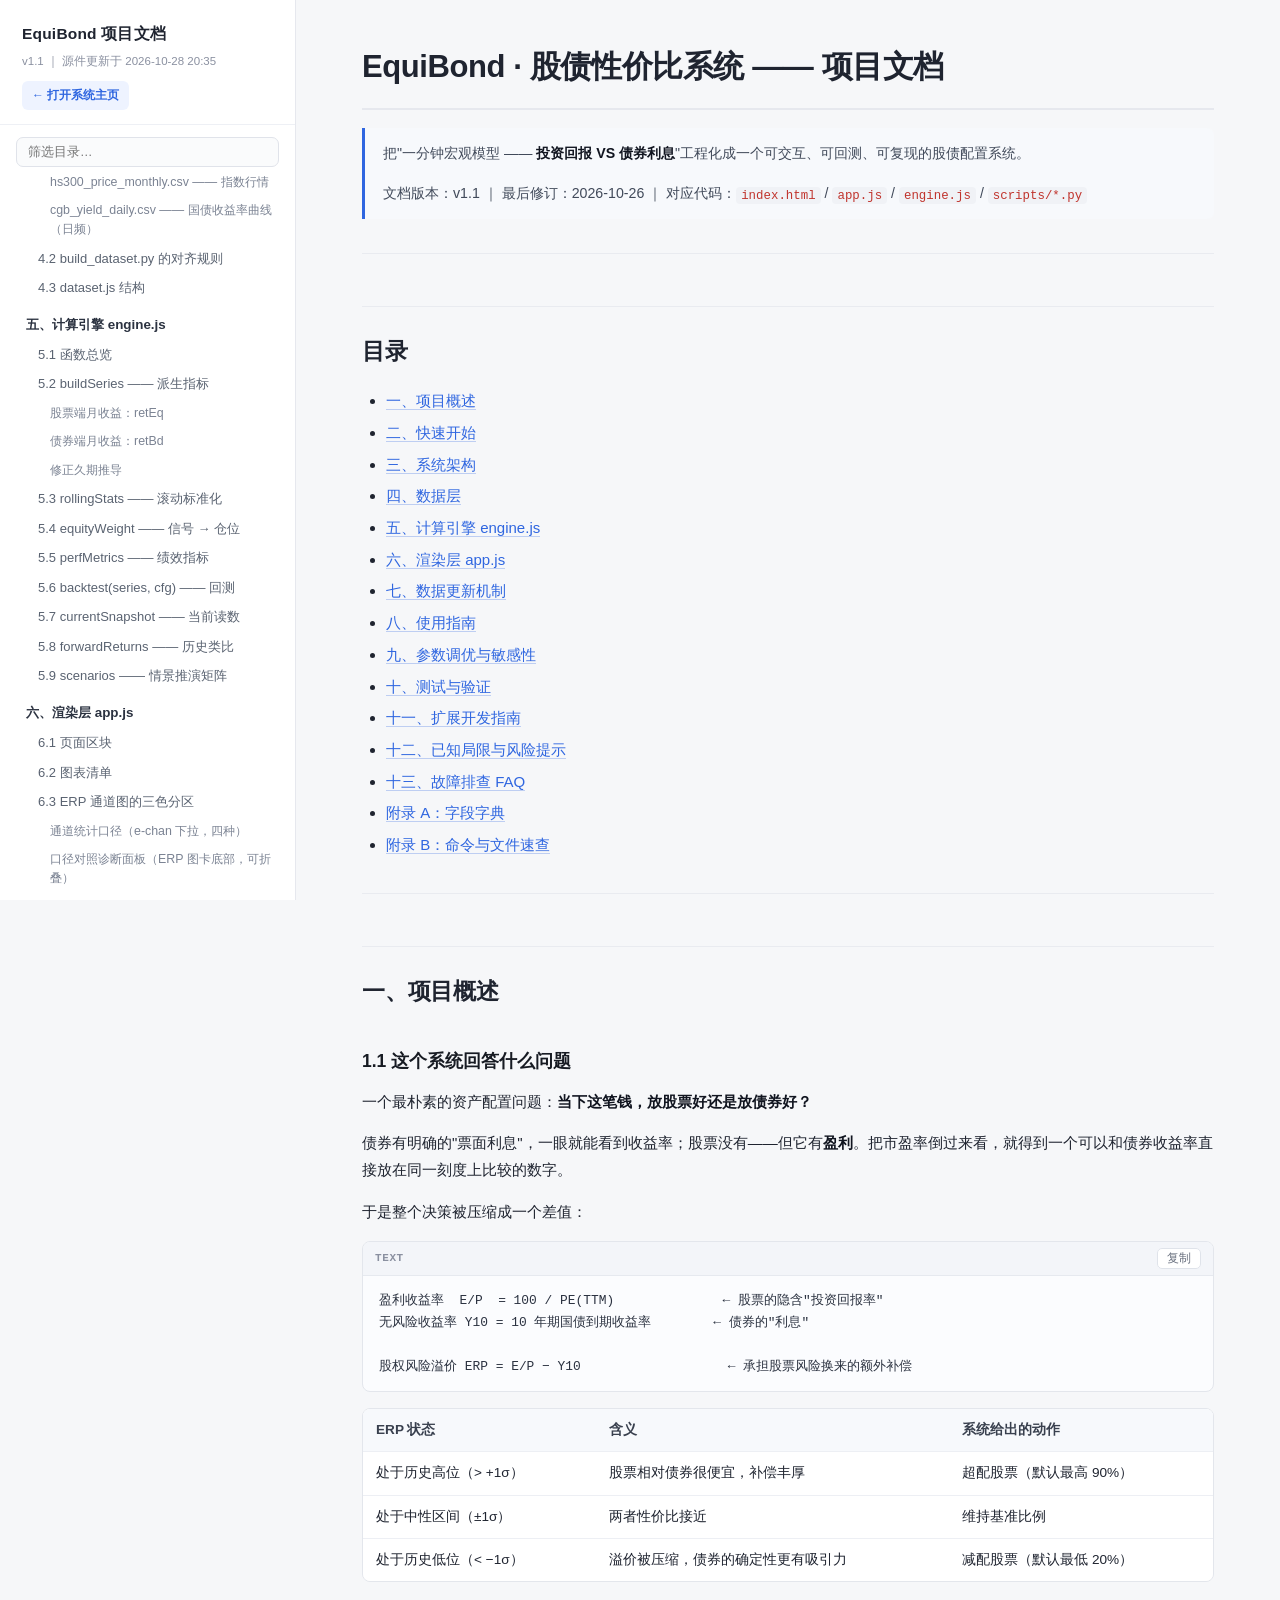
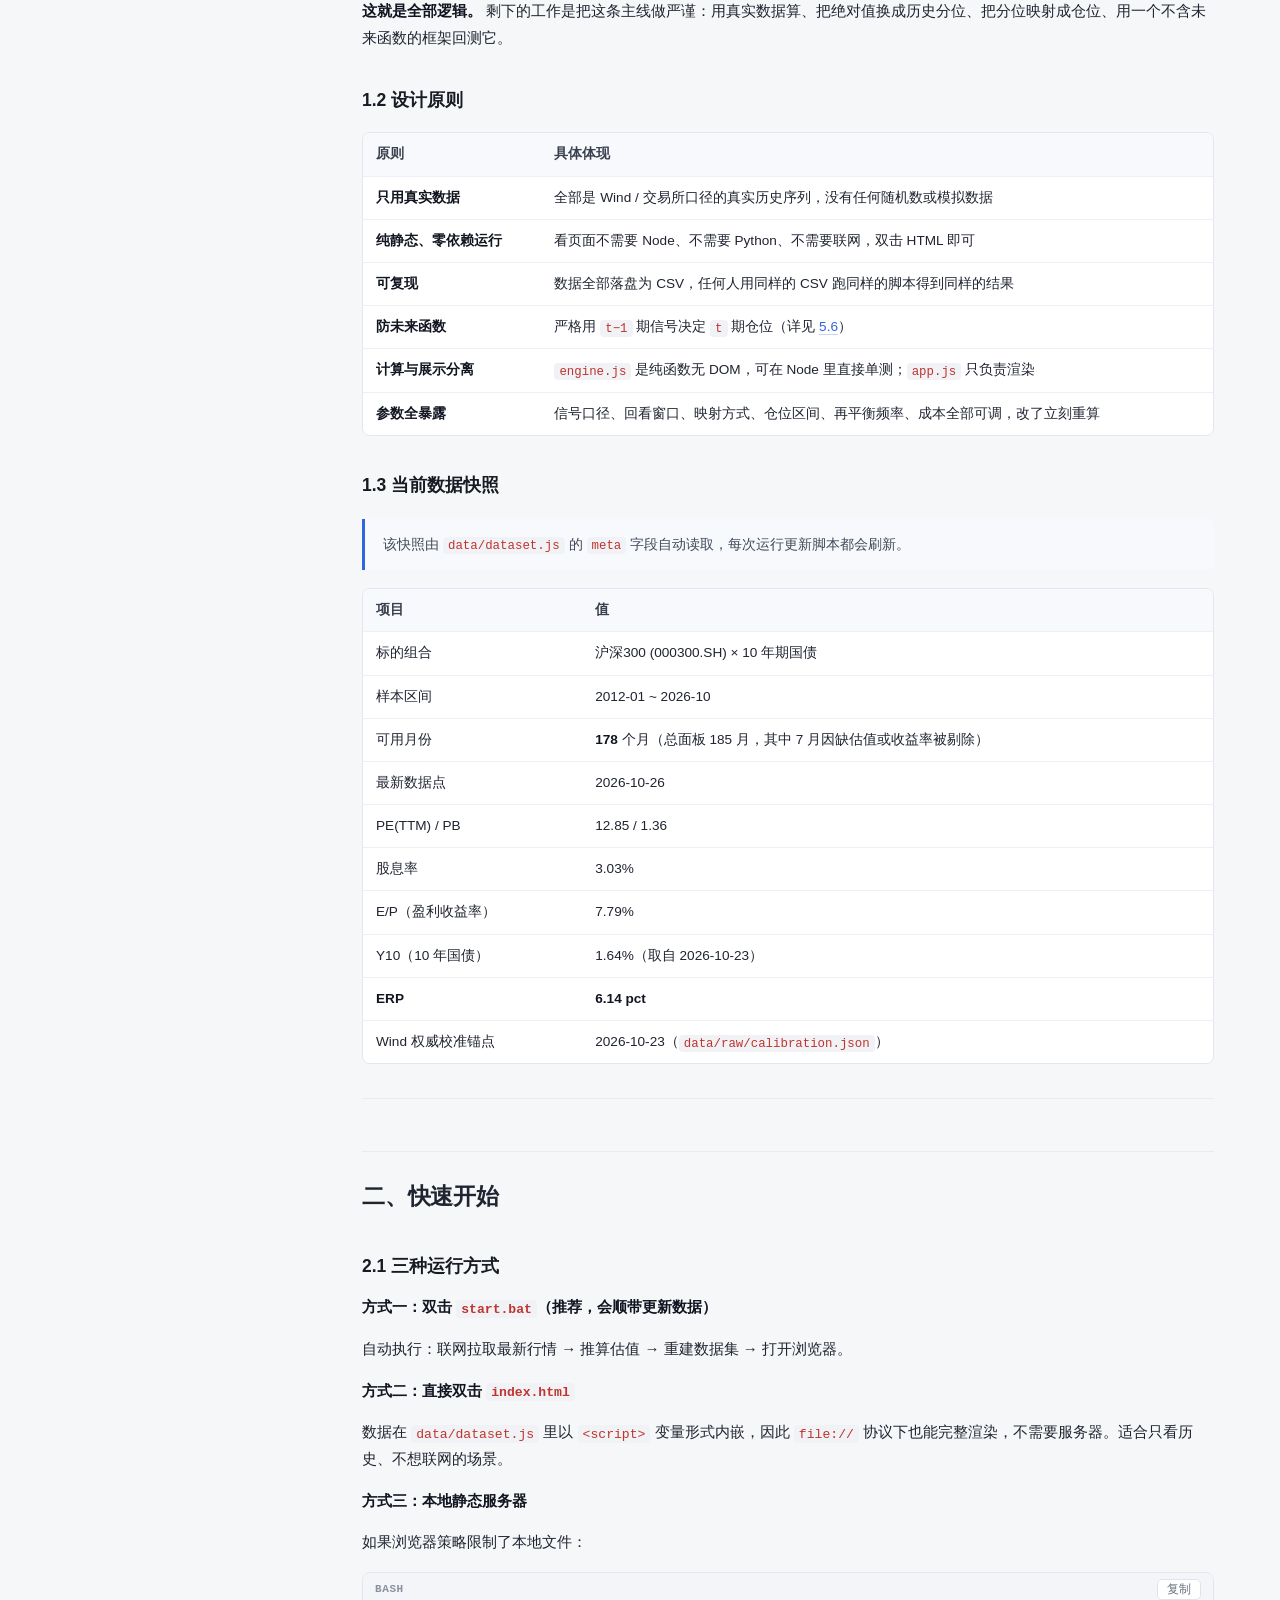
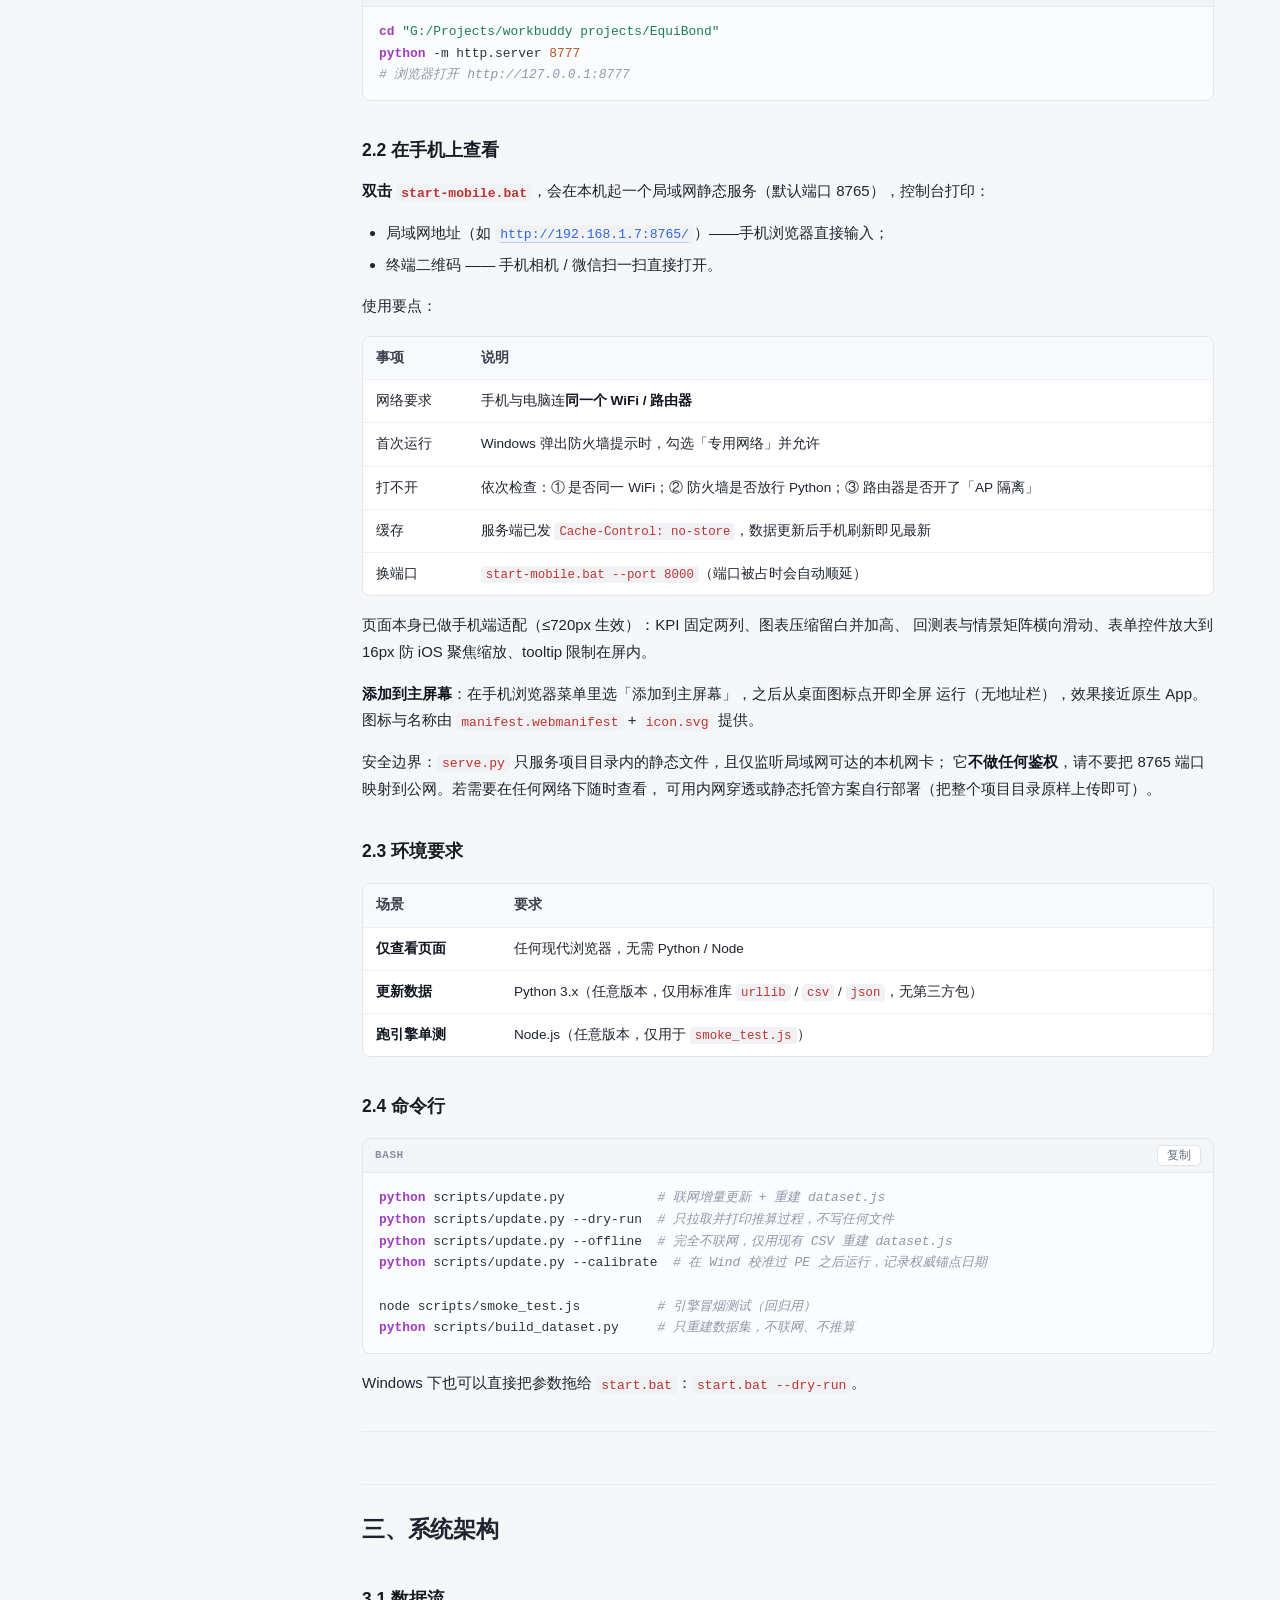
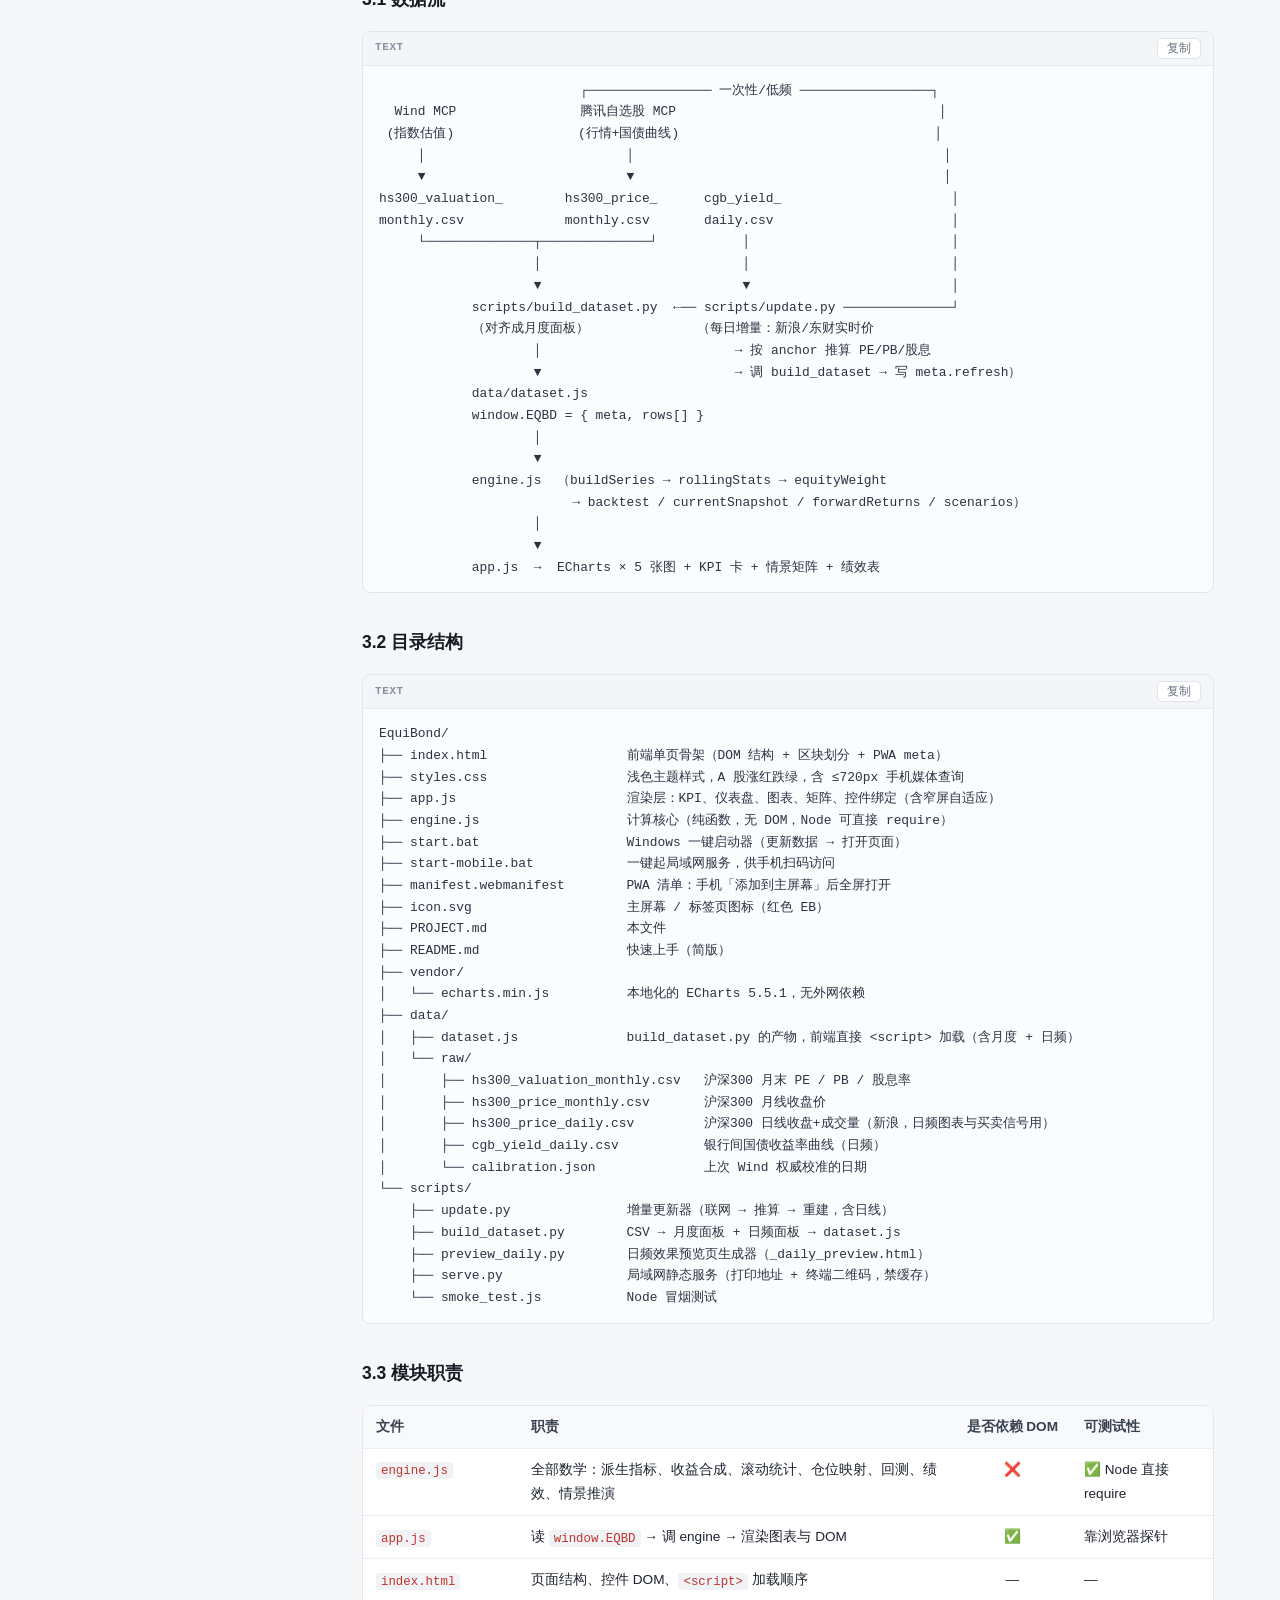
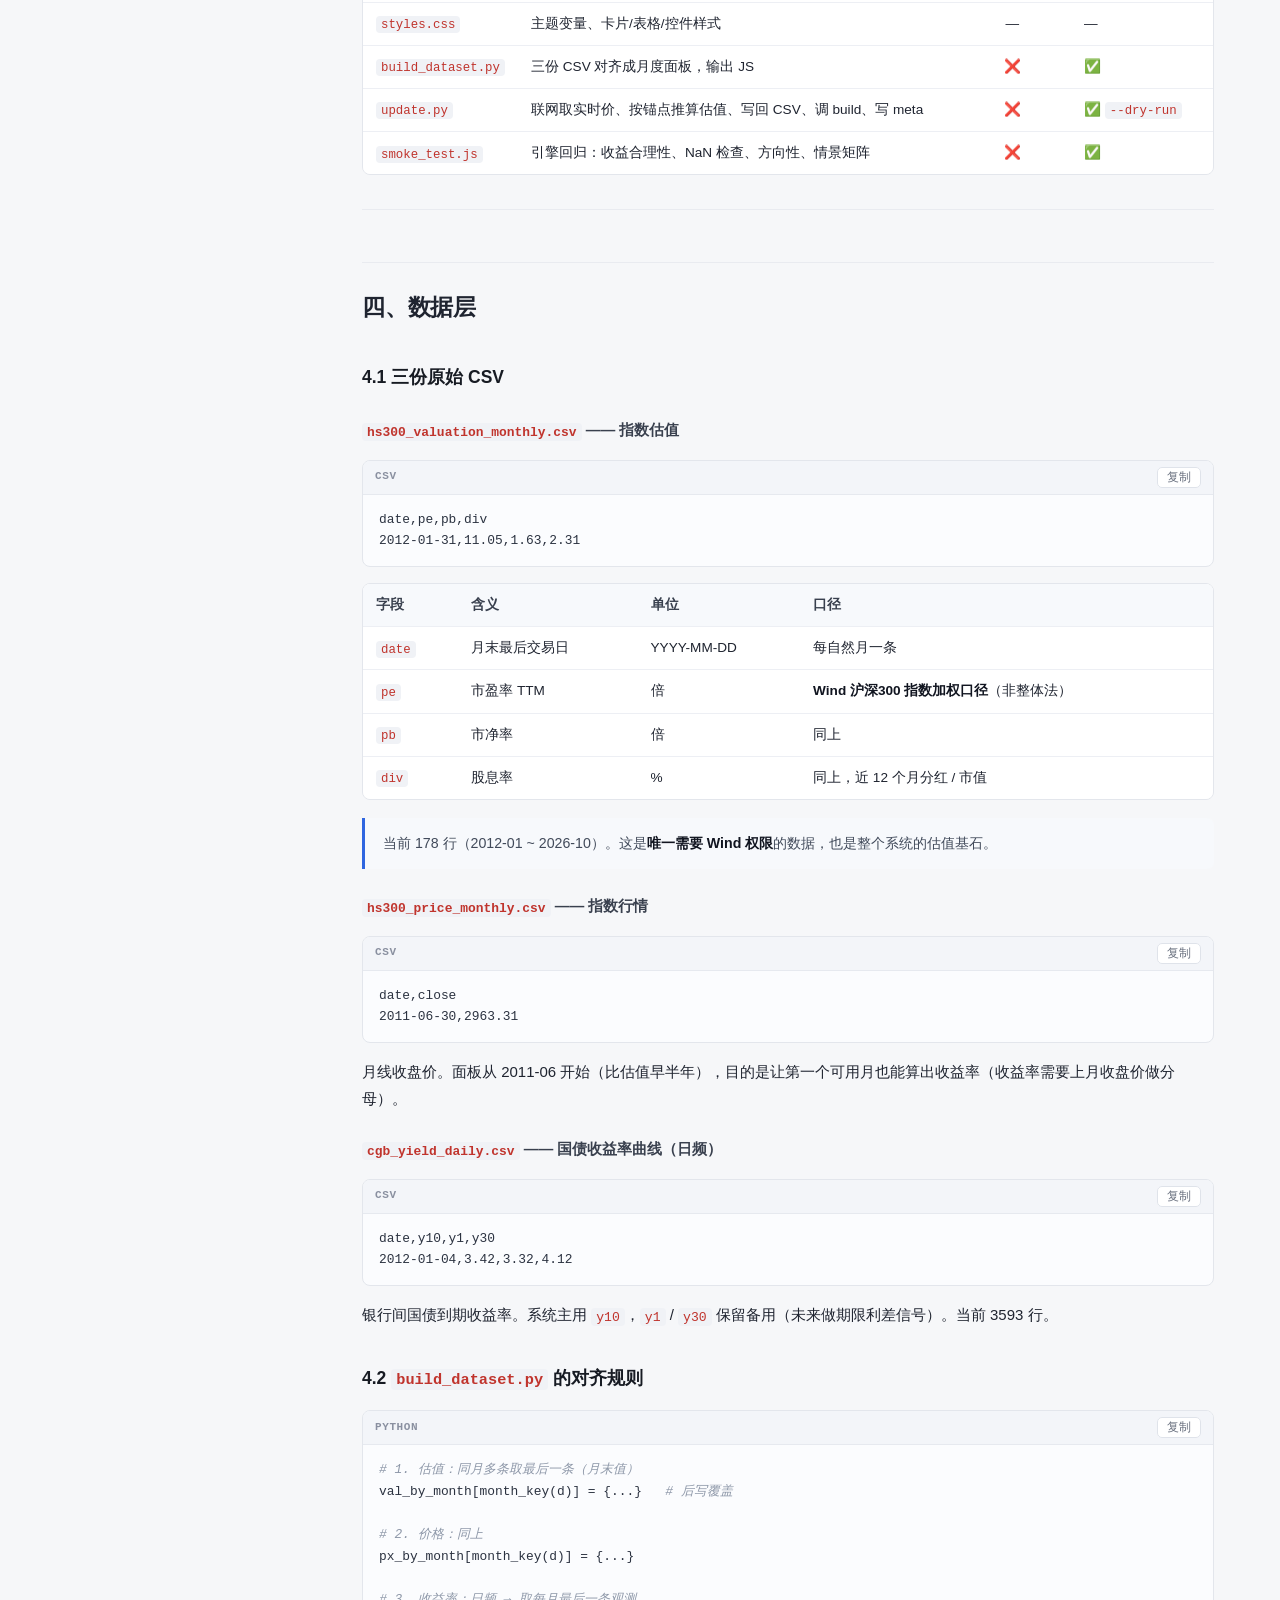
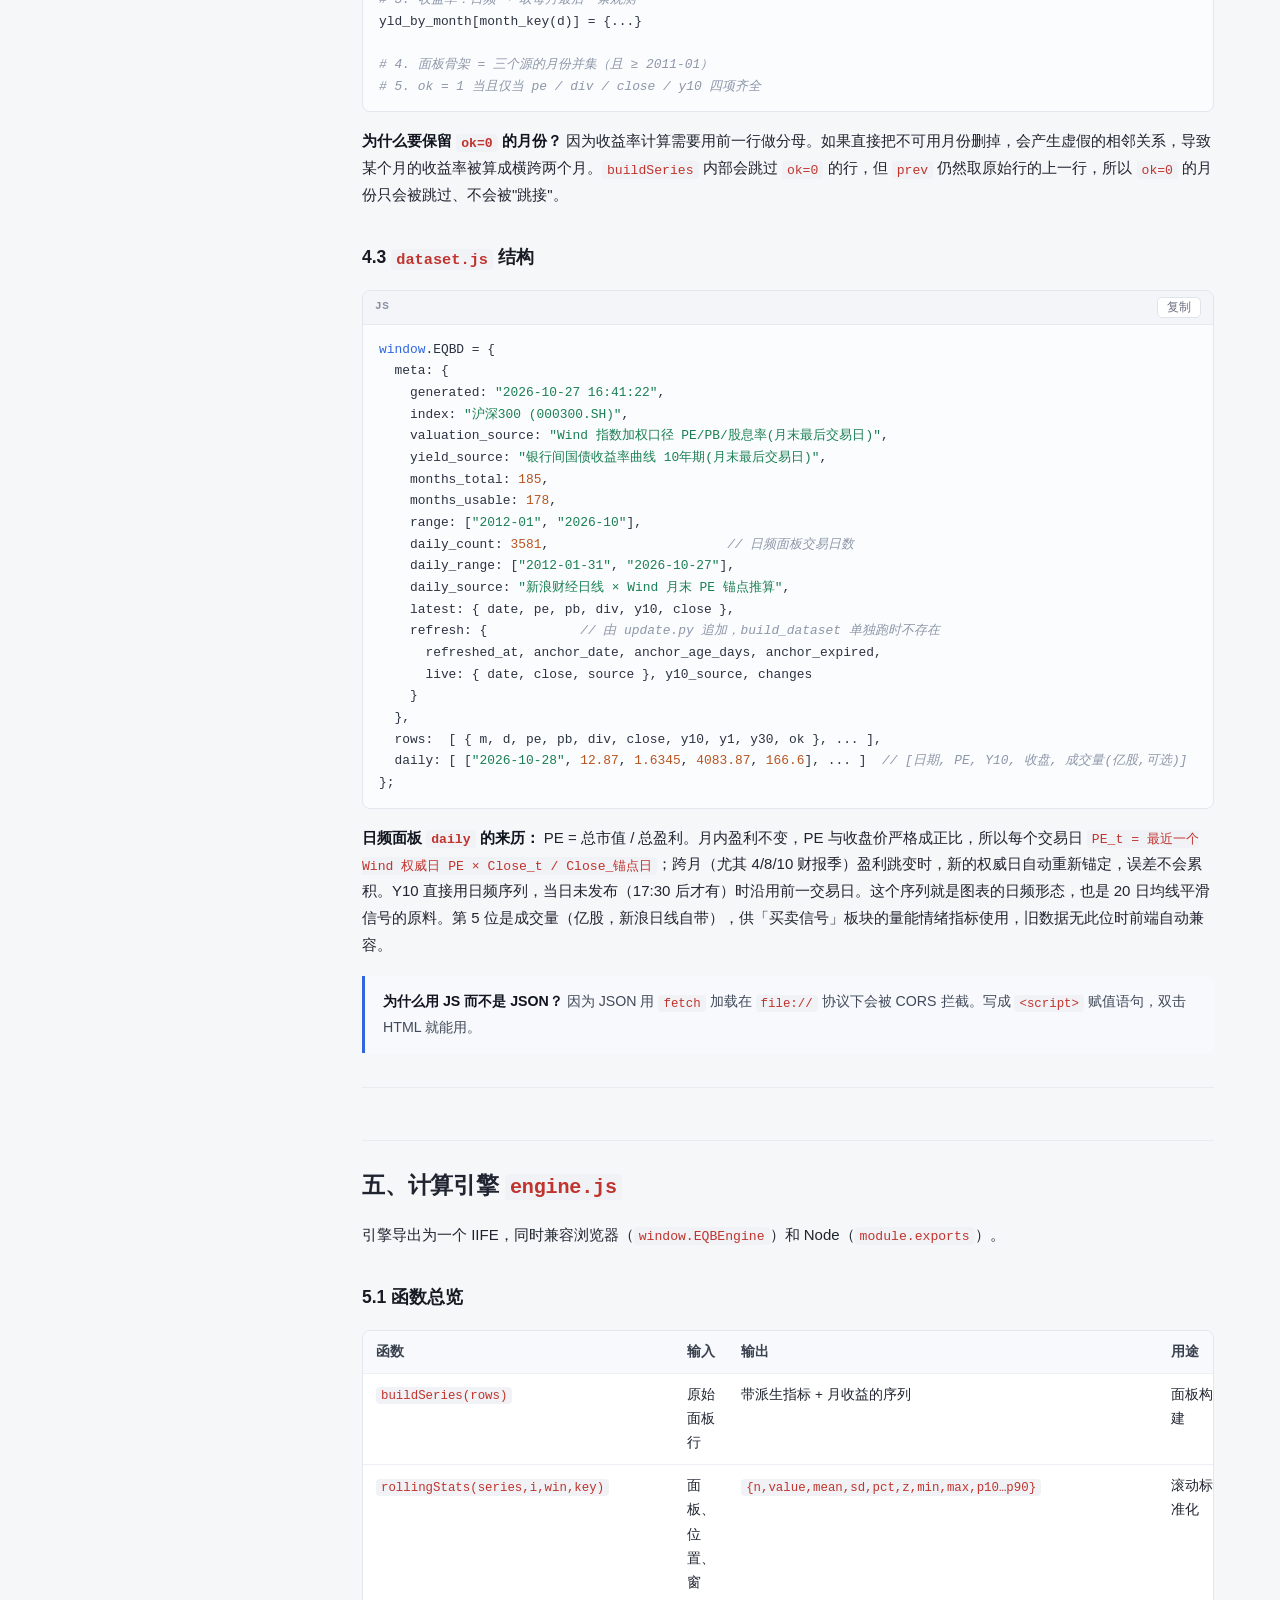
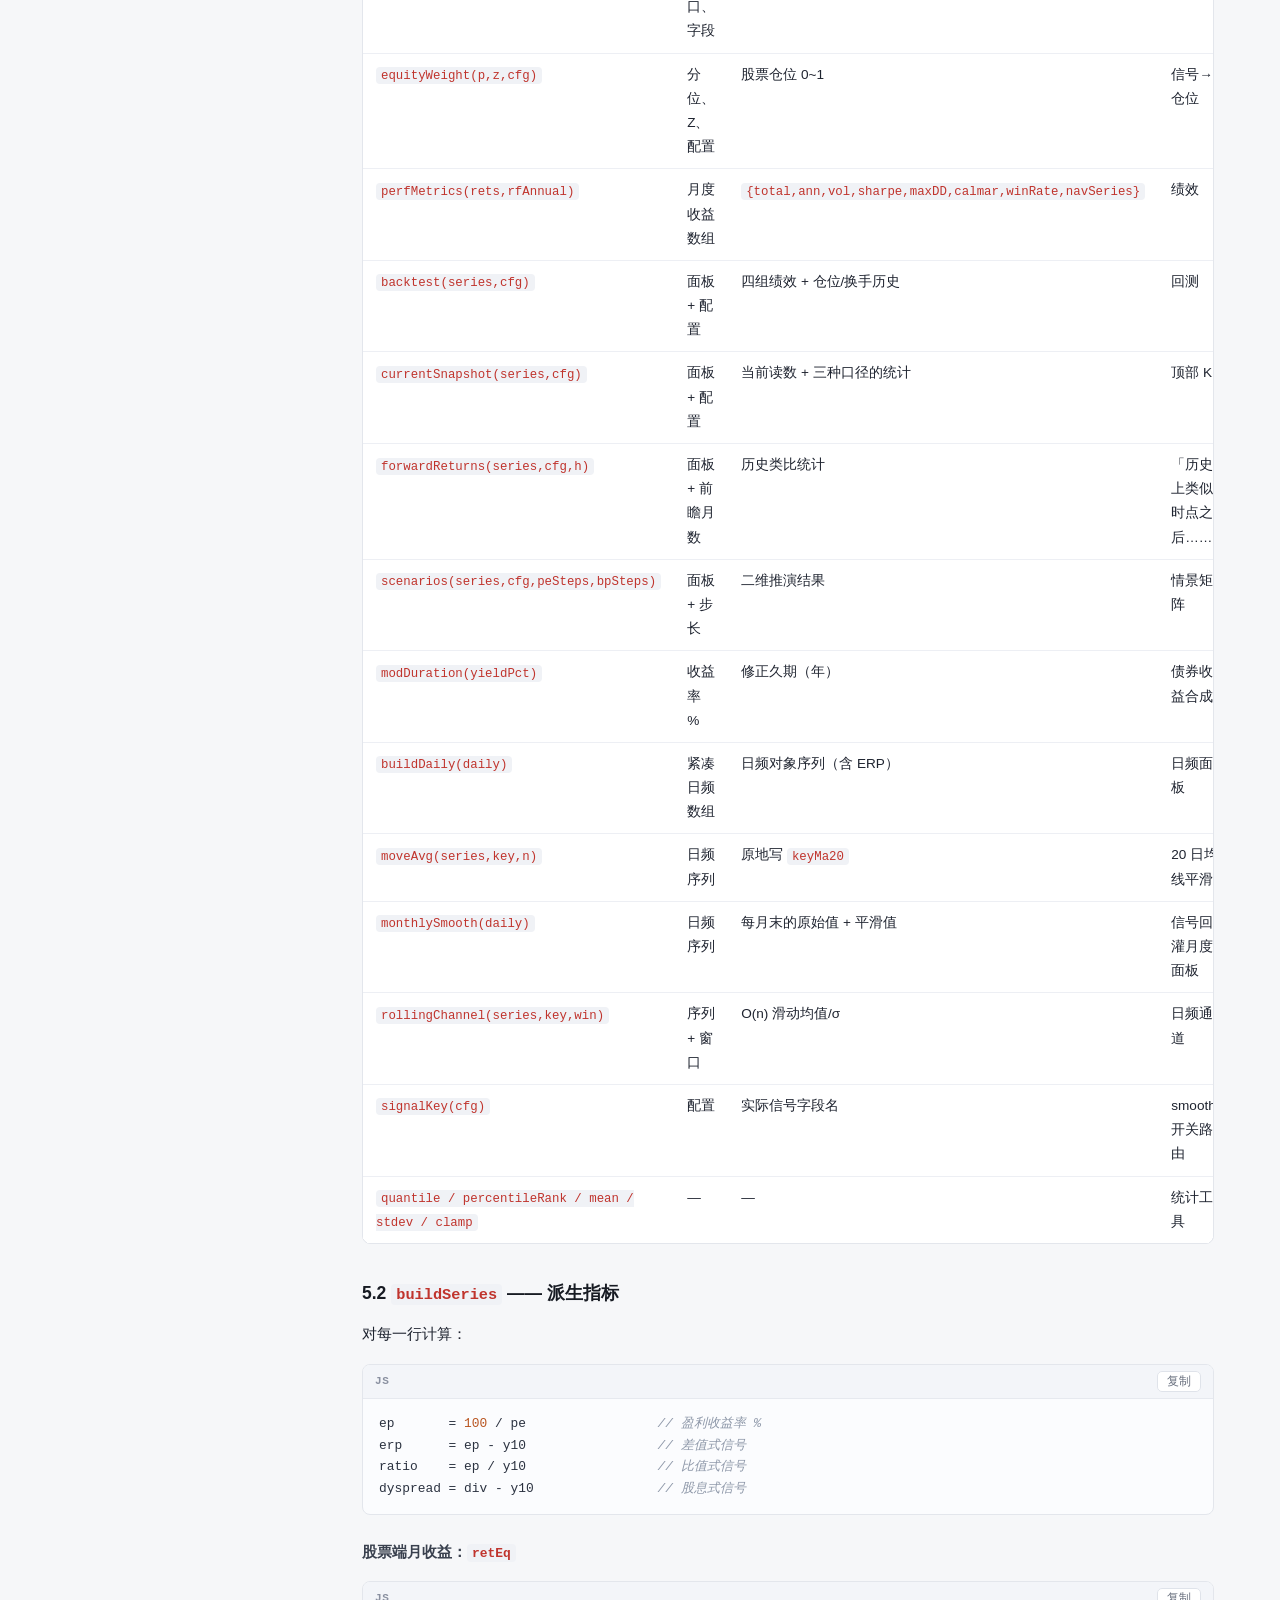
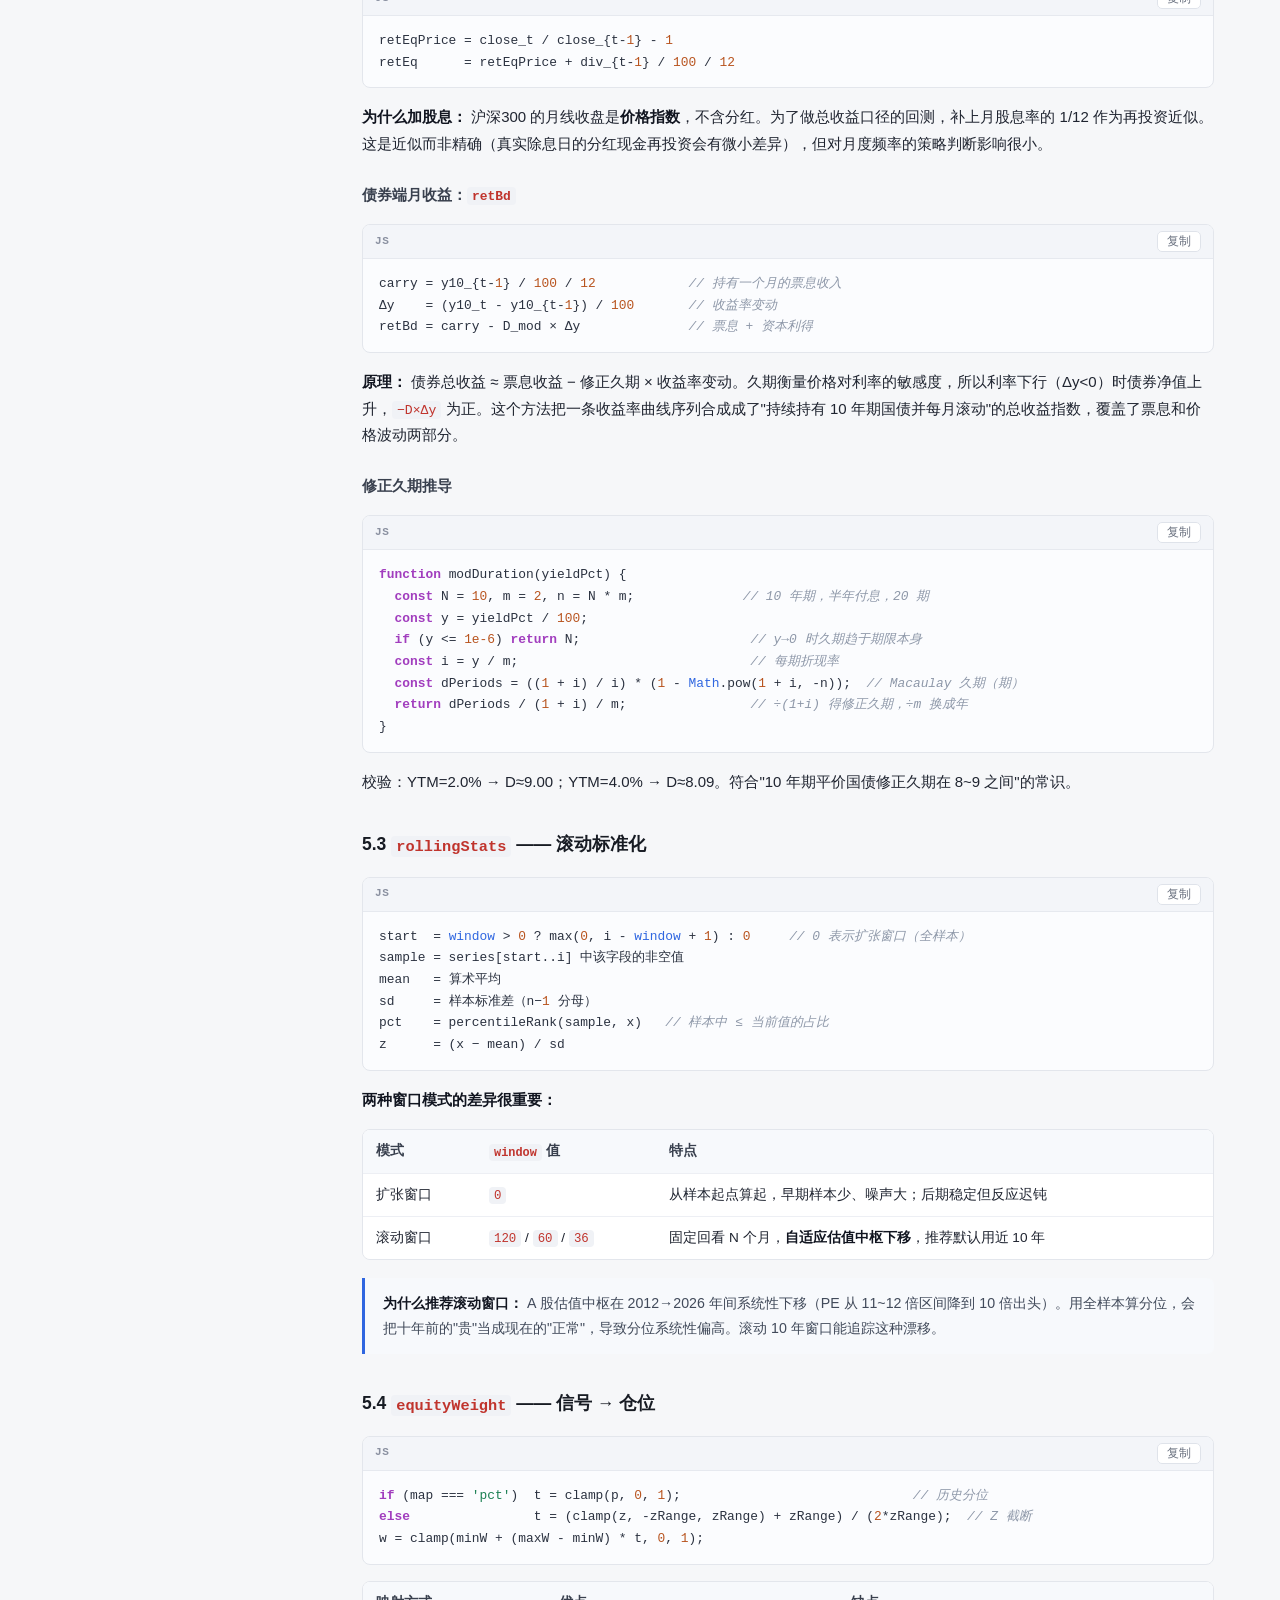
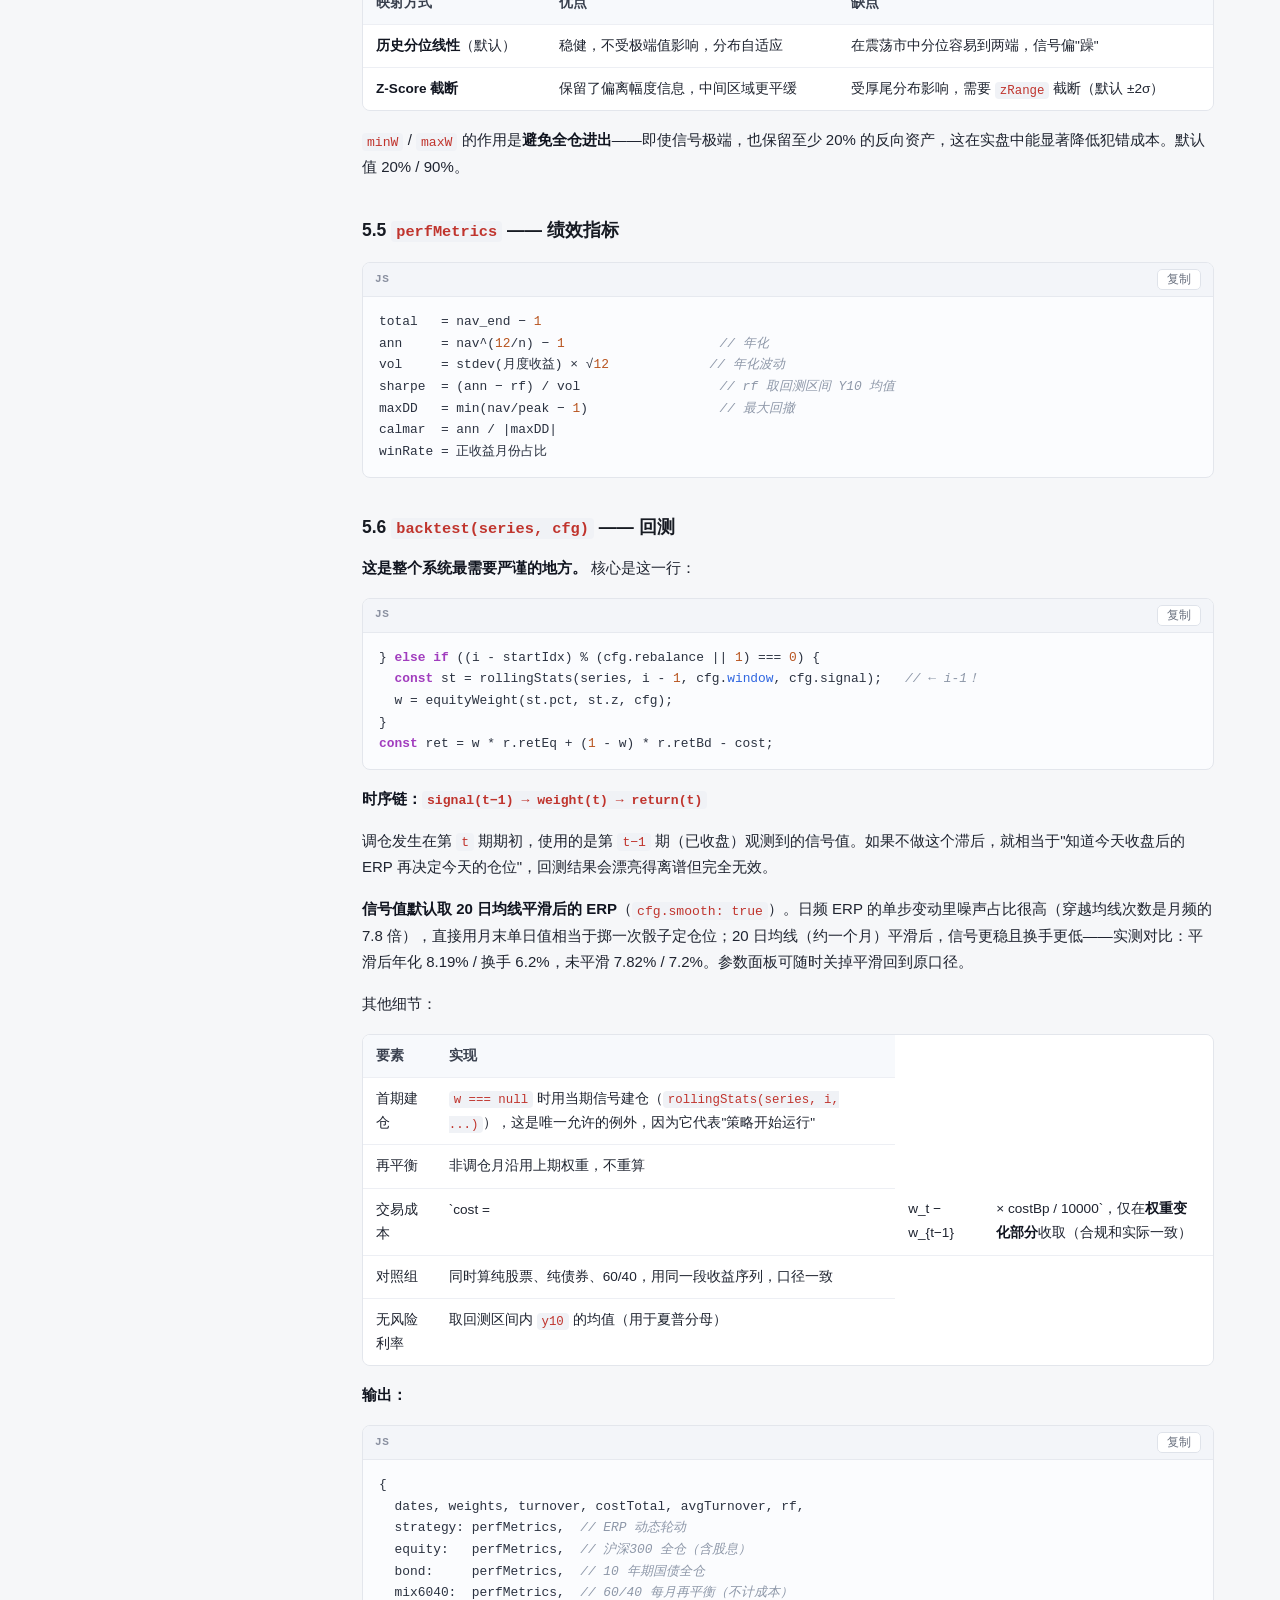
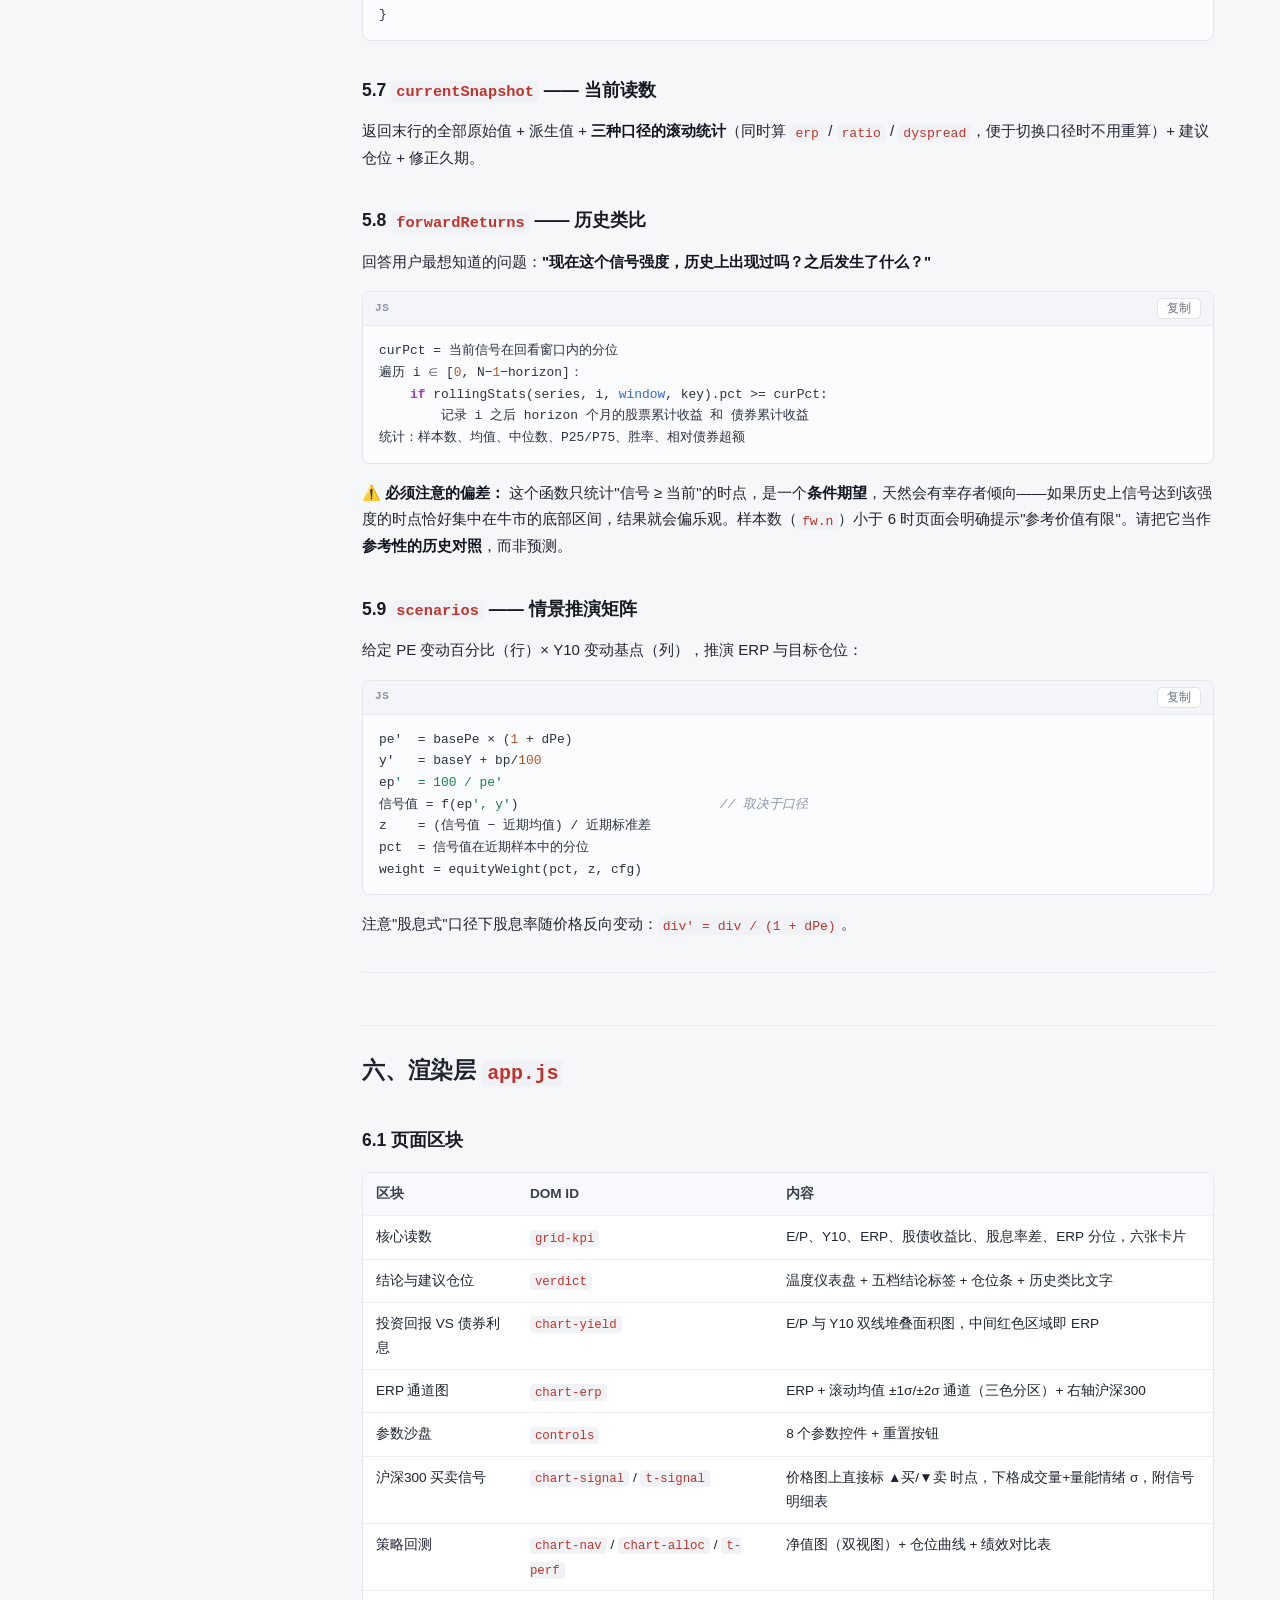
==== commit b25a8632: "feat: 沪深300 买卖信号板块（估值买+60日线确认卖）+ 成交量情绪指标 - engine.js: tradeSignals/holdSegments/volZ，月末评估次月生效与回测同口径 " ====
--- a/PROJECT.html
+++ b/PROJECT.html
@@ -152,7 +152,7 @@
 <nav id="side">
   <div class="brand">
     <b>EquiBond 项目文档</b>
-    <span>v1.1 ｜ 源件更新于 2026-10-27 17:01</span>
+    <span>v1.1 ｜ 源件更新于 2026-10-28 20:35</span>
     <a class="home" href="index.html">&larr; 打开系统主页</a>
   </div>
   <input id="tocsearch" placeholder="筛选目录…" autocomplete="off">
@@ -291,7 +291,7 @@
 │   └── raw/
 │       ├── hs300_valuation_monthly.csv   沪深300 月末 PE / PB / 股息率
 │       ├── hs300_price_monthly.csv       沪深300 月线收盘价
-│       ├── hs300_price_daily.csv         沪深300 日线收盘（新浪，日频图表用）
+│       ├── hs300_price_daily.csv         沪深300 日线收盘+成交量（新浪，日频图表与买卖信号用）
 │       ├── cgb_yield_daily.csv           银行间国债收益率曲线（日频）
 │       └── calibration.json              上次 Wind 权威校准的日期
 └── scripts/
@@ -331,8 +331,8 @@
     }
   },
   rows:  [ { m, d, pe, pb, div, close, y10, y1, y30, ok }, ... ],
-  daily: [ [<span class="tk-s">&quot;2026-10-27&quot;</span>, <span class="tk-n">12.77</span>, <span class="tk-n">1.6376</span>, <span class="tk-n">4049.55</span>], ... ]   <span class="tk-c">// [日期, PE, Y10, 收盘]</span>
-};</code></pre></div><p><strong>日频面板 <code>daily</code> 的来历：</strong> PE = 总市值 / 总盈利。月内盈利不变，PE 与收盘价严格成正比，所以每个交易日 <code>PE_t = 最近一个 Wind 权威日 PE × Close_t / Close_锚点日</code>；跨月（尤其 4/8/10 财报季）盈利跳变时，新的权威日自动重新锚定，误差不会累积。Y10 直接用日频序列，当日未发布（17:30 后才有）时沿用前一交易日。这个序列就是图表的日频形态，也是 20 日均线平滑信号的原料。</p><blockquote><p><strong>为什么用 JS 而不是 JSON？</strong> 因为 JSON 用 <code>fetch</code> 加载在 <code>file://</code> 协议下会被 CORS 拦截。写成 <code>&lt;script&gt;</code> 赋值语句，双击 HTML 就能用。</p></blockquote><hr><h2 id="五计算引擎-enginejs">五、计算引擎 <code>engine.js</code></h2><p>引擎导出为一个 IIFE，同时兼容浏览器（<code>window.EQBEngine</code>）和 Node（<code>module.exports</code>）。</p><h3 id="51-函数总览">5.1 函数总览</h3><div class="table-wrap"><table><thead><tr><th>函数</th><th>输入</th><th>输出</th><th>用途</th></tr></thead><tbody><tr><td><code>buildSeries(rows)</code></td><td>原始面板行</td><td>带派生指标 + 月收益的序列</td><td>面板构建</td></tr><tr><td><code>rollingStats(series,i,win,key)</code></td><td>面板、位置、窗口、字段</td><td><code>{n,value,mean,sd,pct,z,min,max,p10…p90}</code></td><td>滚动标准化</td></tr><tr><td><code>equityWeight(p,z,cfg)</code></td><td>分位、Z、配置</td><td>股票仓位 0~1</td><td>信号→仓位</td></tr><tr><td><code>perfMetrics(rets,rfAnnual)</code></td><td>月度收益数组</td><td><code>{total,ann,vol,sharpe,maxDD,calmar,winRate,navSeries}</code></td><td>绩效</td></tr><tr><td><code>backtest(series,cfg)</code></td><td>面板 + 配置</td><td>四组绩效 + 仓位/换手历史</td><td>回测</td></tr><tr><td><code>currentSnapshot(series,cfg)</code></td><td>面板 + 配置</td><td>当前读数 + 三种口径的统计</td><td>顶部 KPI</td></tr><tr><td><code>forwardReturns(series,cfg,h)</code></td><td>面板 + 前瞻月数</td><td>历史类比统计</td><td>「历史上类似时点之后……」</td></tr><tr><td><code>scenarios(series,cfg,peSteps,bpSteps)</code></td><td>面板 + 步长</td><td>二维推演结果</td><td>情景矩阵</td></tr><tr><td><code>modDuration(yieldPct)</code></td><td>收益率 %</td><td>修正久期（年）</td><td>债券收益合成</td></tr><tr><td><code>buildDaily(daily)</code></td><td>紧凑日频数组</td><td>日频对象序列（含 ERP）</td><td>日频面板</td></tr><tr><td><code>moveAvg(series,key,n)</code></td><td>日频序列</td><td>原地写 <code>keyMa20</code></td><td>20 日均线平滑</td></tr><tr><td><code>monthlySmooth(daily)</code></td><td>日频序列</td><td>每月末的原始值 + 平滑值</td><td>信号回灌月度面板</td></tr><tr><td><code>rollingChannel(series,key,win)</code></td><td>序列 + 窗口</td><td>O(n) 滑动均值/σ</td><td>日频通道</td></tr><tr><td><code>signalKey(cfg)</code></td><td>配置</td><td>实际信号字段名</td><td>smooth 开关路由</td></tr><tr><td><code>quantile / percentileRank / mean / stdev / clamp</code></td><td>—</td><td>—</td><td>统计工具</td></tr></tbody></table></div><h3 id="52-buildseries--派生指标">5.2 <code>buildSeries</code> —— 派生指标</h3><p>对每一行计算：</p><div class="code-wrap"><div class="code-head"><span class="code-lang">js</span><button class="code-copy" type="button">复制</button></div><pre class="code"><code>ep       = <span class="tk-n">100</span> / pe                 <span class="tk-c">// 盈利收益率 %</span>
+  daily: [ [<span class="tk-s">&quot;2026-10-28&quot;</span>, <span class="tk-n">12.87</span>, <span class="tk-n">1.6345</span>, <span class="tk-n">4083.87</span>, <span class="tk-n">166.6</span>], ... ]  <span class="tk-c">// [日期, PE, Y10, 收盘, 成交量(亿股,可选)]</span>
+};</code></pre></div><p><strong>日频面板 <code>daily</code> 的来历：</strong> PE = 总市值 / 总盈利。月内盈利不变，PE 与收盘价严格成正比，所以每个交易日 <code>PE_t = 最近一个 Wind 权威日 PE × Close_t / Close_锚点日</code>；跨月（尤其 4/8/10 财报季）盈利跳变时，新的权威日自动重新锚定，误差不会累积。Y10 直接用日频序列，当日未发布（17:30 后才有）时沿用前一交易日。这个序列就是图表的日频形态，也是 20 日均线平滑信号的原料。第 5 位是成交量（亿股，新浪日线自带），供「买卖信号」板块的量能情绪指标使用，旧数据无此位时前端自动兼容。</p><blockquote><p><strong>为什么用 JS 而不是 JSON？</strong> 因为 JSON 用 <code>fetch</code> 加载在 <code>file://</code> 协议下会被 CORS 拦截。写成 <code>&lt;script&gt;</code> 赋值语句，双击 HTML 就能用。</p></blockquote><hr><h2 id="五计算引擎-enginejs">五、计算引擎 <code>engine.js</code></h2><p>引擎导出为一个 IIFE，同时兼容浏览器（<code>window.EQBEngine</code>）和 Node（<code>module.exports</code>）。</p><h3 id="51-函数总览">5.1 函数总览</h3><div class="table-wrap"><table><thead><tr><th>函数</th><th>输入</th><th>输出</th><th>用途</th></tr></thead><tbody><tr><td><code>buildSeries(rows)</code></td><td>原始面板行</td><td>带派生指标 + 月收益的序列</td><td>面板构建</td></tr><tr><td><code>rollingStats(series,i,win,key)</code></td><td>面板、位置、窗口、字段</td><td><code>{n,value,mean,sd,pct,z,min,max,p10…p90}</code></td><td>滚动标准化</td></tr><tr><td><code>equityWeight(p,z,cfg)</code></td><td>分位、Z、配置</td><td>股票仓位 0~1</td><td>信号→仓位</td></tr><tr><td><code>perfMetrics(rets,rfAnnual)</code></td><td>月度收益数组</td><td><code>{total,ann,vol,sharpe,maxDD,calmar,winRate,navSeries}</code></td><td>绩效</td></tr><tr><td><code>backtest(series,cfg)</code></td><td>面板 + 配置</td><td>四组绩效 + 仓位/换手历史</td><td>回测</td></tr><tr><td><code>currentSnapshot(series,cfg)</code></td><td>面板 + 配置</td><td>当前读数 + 三种口径的统计</td><td>顶部 KPI</td></tr><tr><td><code>forwardReturns(series,cfg,h)</code></td><td>面板 + 前瞻月数</td><td>历史类比统计</td><td>「历史上类似时点之后……」</td></tr><tr><td><code>scenarios(series,cfg,peSteps,bpSteps)</code></td><td>面板 + 步长</td><td>二维推演结果</td><td>情景矩阵</td></tr><tr><td><code>modDuration(yieldPct)</code></td><td>收益率 %</td><td>修正久期（年）</td><td>债券收益合成</td></tr><tr><td><code>buildDaily(daily)</code></td><td>紧凑日频数组</td><td>日频对象序列（含 ERP）</td><td>日频面板</td></tr><tr><td><code>moveAvg(series,key,n)</code></td><td>日频序列</td><td>原地写 <code>keyMa20</code></td><td>20 日均线平滑</td></tr><tr><td><code>monthlySmooth(daily)</code></td><td>日频序列</td><td>每月末的原始值 + 平滑值</td><td>信号回灌月度面板</td></tr><tr><td><code>rollingChannel(series,key,win)</code></td><td>序列 + 窗口</td><td>O(n) 滑动均值/σ</td><td>日频通道</td></tr><tr><td><code>signalKey(cfg)</code></td><td>配置</td><td>实际信号字段名</td><td>smooth 开关路由</td></tr><tr><td><code>quantile / percentileRank / mean / stdev / clamp</code></td><td>—</td><td>—</td><td>统计工具</td></tr></tbody></table></div><h3 id="52-buildseries--派生指标">5.2 <code>buildSeries</code> —— 派生指标</h3><p>对每一行计算：</p><div class="code-wrap"><div class="code-head"><span class="code-lang">js</span><button class="code-copy" type="button">复制</button></div><pre class="code"><code>ep       = <span class="tk-n">100</span> / pe                 <span class="tk-c">// 盈利收益率 %</span>
 erp      = ep - y10                 <span class="tk-c">// 差值式信号</span>
 ratio    = ep / y10                 <span class="tk-c">// 比值式信号</span>
 dyspread = div - y10                <span class="tk-c">// 股息式信号</span></code></pre></div><h4 id="股票端月收益reteq">股票端月收益：<code>retEq</code></h4><div class="code-wrap"><div class="code-head"><span class="code-lang">js</span><button class="code-copy" type="button">复制</button></div><pre class="code"><code>retEqPrice = close_t / close_{t-<span class="tk-n">1</span>} - <span class="tk-n">1</span>
@@ -378,7 +378,7 @@
 信号值 = f(ep<span class="tk-s">', y'</span>)                          <span class="tk-c">// 取决于口径</span>
 z    = (信号值 − 近期均值) / 近期标准差
 pct  = 信号值在近期样本中的分位
-weight = equityWeight(pct, z, cfg)</code></pre></div><p>注意&quot;股息式&quot;口径下股息率随价格反向变动：<code>div' = div / (1 + dPe)</code>。</p><hr><h2 id="六渲染层-appjs">六、渲染层 <code>app.js</code></h2><h3 id="61-页面区块">6.1 页面区块</h3><div class="table-wrap"><table><thead><tr><th>区块</th><th>DOM ID</th><th>内容</th></tr></thead><tbody><tr><td>核心读数</td><td><code>grid-kpi</code></td><td>E/P、Y10、ERP、股债收益比、股息率差、ERP 分位，六张卡片</td></tr><tr><td>结论与建议仓位</td><td><code>verdict</code></td><td>温度仪表盘 + 五档结论标签 + 仓位条 + 历史类比文字</td></tr><tr><td>投资回报 VS 债券利息</td><td><code>chart-yield</code></td><td>E/P 与 Y10 双线堆叠面积图，中间红色区域即 ERP</td></tr><tr><td>ERP 通道图</td><td><code>chart-erp</code></td><td>ERP + 滚动均值 ±1σ/±2σ 通道（三色分区）+ 右轴沪深300</td></tr><tr><td>参数沙盘</td><td><code>controls</code></td><td>8 个参数控件 + 重置按钮</td></tr><tr><td>策略回测</td><td><code>chart-nav</code> / <code>chart-alloc</code> / <code>t-perf</code></td><td>净值图（双视图）+ 仓位曲线 + 绩效对比表</td></tr><tr><td>情景推演矩阵</td><td><code>t-matrix</code></td><td>7×7 热力表格</td></tr><tr><td>模型说明</td><td><code>note-grid</code></td><td>4 张说明卡 + 免责声明</td></tr></tbody></table></div><h3 id="62-图表清单">6.2 图表清单</h3><p><code>chart-yield</code> 与 <code>chart-erp</code> <strong>均已日频化</strong>（约 3,580 个交易日，月频自动退化兜底），底部带 dataZoom 可缩放近看任意时段。</p><div class="table-wrap"><table><thead><tr><th>图表</th><th>类型</th><th>关键设计</th></tr></thead><tbody><tr><td><code>gauge</code></td><td>仪表盘</td><td>0~100 映射 ERP 分位，指针颜色随区间变化</td></tr><tr><td><code>chart-yield</code></td><td>双线堆叠面积 + 右轴</td><td><strong>日频</strong>：蓝线 Y10 + 红色填充区 = ERP，虚线标注当前 ERP 值；<strong>右轴对数轴实线叠加沪深300</strong></td></tr><tr><td><code>chart-erp</code></td><td>双轴 + 堆叠通道</td><td><strong>日频</strong>：左轴 ERP（红色）+ <strong>20 日均线（深蓝，仓位信号实际用的平滑值）</strong> + ±σ 三色通道；<strong>右轴对数轴实线叠加沪深300</strong></td></tr><tr><td><code>chart-nav</code></td><td>多线 + dataZoom</td><td>支持「相对沪深300」/「净值（对数）」双视图（月度回测口径）</td></tr><tr><td><code>chart-alloc</code></td><td>阶梯面积图</td><td>股票仓位历史，<code>step: 'end'</code> 体现&quot;持有整月&quot;（月度）</td></tr></tbody></table></div><p><strong>为什么图表日频、回测月度？</strong> 日频 ERP 的标准差与月频完全一致（实测 1.23 vs 1.22），不改变&quot;贵/便宜&quot;判断，但能把月内走势补全；而日频裸调仓的穿越次数是月频的 7.8 倍，按双边 10bp 估算年摩擦成本 1.28%（月频仅 0.16%）。所以展示用日频看信息，决策与回测仍按月（信号值取 20 日均线平滑）。</p><h3 id="63-erp-通道图的三色分区">6.3 ERP 通道图的三色分区</h3><div class="table-wrap"><table><thead><tr><th>区域</th><th>颜色</th><th>透明度</th><th>含义</th></tr></thead><tbody><tr><td>高于 +1σ</td><td>红 <code>#d1362d</code></td><td>.20</td><td>股票偏便宜（ERP 厚）</td></tr><tr><td>±1σ 之间</td><td>灰 <code>#8e97a6</code></td><td>.10</td><td>中性</td></tr><tr><td>低于 −1σ</td><td>绿 <code>#12a05c</code></td><td>.16</td><td>股票偏贵（ERP 薄）</td></tr></tbody></table></div><blockquote><p><strong>实现坑（重要）：</strong> ECharts 的堆叠面积图中，第一个系列的 <code>areaStyle</code> 填充是<strong>从坐标轴 0 点开始</strong>的。所以必须有一个透明的 <code>base</code> 系列先把堆叠起点抬到 <code>mean − 2σ</code>，否则最低那段的颜色会一路铺到图表底部。系列顺序为：<code>base(透明) → −2σ~−1σ → ±1σ(双倍高度) → +1σ~+2σ</code>。修改这张图时务必核对 <code>series</code> 数量（σ 口径 9 个 / 分位口径 7 个）与 <code>stack: 'b'</code> 分组。</p></blockquote><h4 id="通道统计口径e-chan-下拉四种">通道统计口径（<code>e-chan</code> 下拉，四种）</h4><div class="table-wrap"><table><thead><tr><th>口径</th><th>均线/σ 来源</th><th>特点</th><th>能否实盘</th></tr></thead><tbody><tr><td>滚动均值 ±σ（默认）</td><td>跟随「标准化回看窗口」</td><td>通道自适应漂移，与回测口径一致</td><td>✅</td></tr><tr><td>全样本累计 ±σ</td><td>截至当月的扩张窗口</td><td>早期与滚动一致，后期趋平滑</td><td>✅</td></tr><tr><td>固定全样本 ±σ</td><td><strong>用完整历史一次性算出</strong>（mean=5.33 / sd=1.21）</td><td>轨道水平，与大顶大底重合度最高（2014 峰 z=+2.32，2015/2018/2021 谷 z=−2.48/−2.30/−2.06）</td><td>❌ 含未来数据，仅复盘对照；页面标注红色警告</td></tr><tr><td>滚动分位带 P10–P90</td><td>滚动分位数（窗口取 max(回看窗口, 60)）</td><td>对极值稳健，不依赖正态假设</td><td>✅</td></tr></tbody></table></div><blockquote><p>为什么别人的图&quot;均线 ±2σ 与高低点重合度很高&quot;？通常是固定全样本/超长窗口统计 + 周频数据（2005 年起约 1100 个点，含 2008/2011 超级极值把 σ 撑大）。视觉上贴合，但本质是把未来数据画进了轨道——本系统把它作为一个<strong>可切换的对照口径</strong>保留，并用红色警告标明不可用作信号。</p></blockquote><h4 id="口径对照诊断面板erp-图卡底部可折叠">口径对照诊断面板（ERP 图卡底部，可折叠）</h4><p>用于回答&quot;<strong>为什么我的图和别人不一样</strong>&quot;。同一时点、同一指数，换个统计口径当前位置就能差出 1 个 σ 以上，面板把差异摊开成三块：</p><ol class="lvl0"><li><strong>不同回看窗口对照表</strong>：7 种窗口 × (均值 / σ / 当前值 / Z-Score / 分位)，<strong>点击任意行即可把该窗口套用到全站</strong>（联动参数沙盘与回测）。关键规律：窗口越短，σ 越小，同样的读数 z 越极端——例如 2026-10 的 ERP 6.11，在近 1 年窗口下 z=+2.26，近 3 年只有 +0.43。</li><li><strong>数据延迟对照表</strong>：模拟&quot;对方的图截止在 1/2/3/6/9/12 个月前&quot;，列出当时的读数与当时口径下的 z。<strong>这是最常见的差异来源</strong>：2026 年 6~10 月沪深300 回调 17.8%，ERP 从 5.16 抬到 6.11——截止在 2026-04 的图 z 恰好 = 0.00（贴着均线），而更新到 10 月就是 +0.98。</li><li><strong>外部读数反推</strong>：把别人图上的当前值填进来，实时算出它在各窗口下的 z，并把差异换算成两个物理来源——&quot;对方 Y10 ≈ 多少&quot;或&quot;对方 PE ≈ 多少（±百分之几）&quot;，用于快速判断差异是收益率口径还是估值口径造成的。</li></ol><blockquote><p><strong>注意</strong>：<code>wind-finance</code> 已于 2026-10-26 逐位校验（4/30 PE 14.6355、6/30 14.5066、9/30 13.1796、10/23 12.8222，与本地序列全部一致），本站数据本身无系统性偏差。此外 z 对加减性偏差天然免疫（均值同移），所以&quot;别人用的 10Y 收益率比我们高 0.5pct&quot;这类<strong>平移</strong>根本解释不了 z 的差异；能解释的是<strong>截止时点</strong>和<strong>窗口长度</strong>。</p></blockquote><h3 id="64-净值图双视图">6.4 净值图双视图</h3><p><strong>为什么需要：</strong> 绝对净值从 1 涨到 3.5，四条曲线在图上挤成一条带，看不出相对表现。</p><div class="table-wrap"><table><thead><tr><th>视图</th><th>计算</th><th>纵轴跨度</th></tr></thead><tbody><tr><td><strong>相对沪深300</strong>（默认）</td><td><code>(策略净值 / 沪深300净值 − 1) × 100</code></td><td>约 −52% ~ +23%</td></tr><tr><td>净值（对数）</td><td>原始净值，log 轴</td><td>1 ~ 3.5（对数刻度）</td></tr></tbody></table></div><p>相对视图中，沪深300 自身成为 0% 基准虚线，曲线在 0 轴上方 = 跑赢，下方 = 跑输，一目了然。</p><p>两张图都带 <code>dataZoom</code>：底部拖动滑块缩放，<strong>滚轮需要按住 Shift</strong> 才缩放（避免滚动页面时误触）。切换视图时会保留当前缩放位置。</p><h3 id="65-参数控件">6.5 参数控件</h3><div class="table-wrap"><table><thead><tr><th>控件</th><th>ID</th><th>取值</th><th>默认值</th><th>作用</th></tr></thead><tbody><tr><td>信号口径</td><td><code>c-signal</code></td><td><code>erp</code> / <code>ratio</code> / <code>dyspread</code></td><td><code>erp</code></td><td>用哪个指标当信号</td></tr><tr><td>标准化回看窗口</td><td><code>c-window</code></td><td>0 / 36 / 60 / 120 月</td><td>120（近 10 年）</td><td>滚动统计的样本长度</td></tr><tr><td>仓位映射方式</td><td><code>c-map</code></td><td><code>pct</code> / <code>z</code></td><td><code>pct</code></td><td>分位线性 or Z 截断</td></tr><tr><td>股票仓位下限</td><td><code>c-min</code></td><td>0~60%</td><td>20%</td><td><code>minW</code></td></tr><tr><td>股票仓位上限</td><td><code>c-max</code></td><td>50~100%</td><td>90%</td><td><code>maxW</code></td></tr><tr><td>再平衡频率</td><td><code>c-rebal</code></td><td>1 / 3 / 6 月</td><td>1</td><td><code>rebalance</code></td></tr><tr><td>单次交易成本</td><td><code>c-cost</code></td><td>0~100 bp</td><td>5</td><td><code>costBp</code></td></tr><tr><td>回测起点</td><td><code>c-start</code></td><td>面板索引</td><td>0</td><td><code>startIdx</code></td></tr><tr><td>恢复默认</td><td><code>c-reset</code></td><td>—</td><td>—</td><td>回到 <code>DEFAULTS</code></td></tr></tbody></table></div><p>上下限之间有互斥保护：调整一侧逼近另一侧时会自动推开 5 个百分点，防止 <code>minW &gt; maxW</code>。</p><p><strong>所有控件改动都会触发 <code>render()</code> 全量重算</strong>，不需要点&quot;确定&quot;。</p><h3 id="66-手机端自适应">6.6 手机端自适应</h3><p>窗口 ≤720px 时进入手机布局，两处协同：</p><ul class="lvl0"><li><strong>CSS（<code>styles.css</code> 媒体查询）</strong>：KPI 固定两列、图表盒贴边、回测表与情景矩阵 <code>overflow-x: auto</code> 横向滑动、表单控件字号提到 16px（避免 iOS 聚焦时整页缩放）、 关闭 hover 效果（触屏上会&quot;粘住&quot;）；</li><li><strong>JS（<code>app.js</code>）</strong>：<code>NARROW</code> 标志位控制图表参数工厂 —— <code>AXIS()</code> / <code>LEGEND()</code> / <code>gd()</code> 在窄屏下分别输出更小的字号、更密的图例间距和压缩后的绘图区留白； tooltip 加 <code>confine: true</code> 防止浮出屏幕。窗口尺寸跨越 720px 断点时 （旋转屏幕 / 拖窗口）自动重渲染一次。</li></ul><p>桌面布局（&gt;720px）完全不受影响，回归验证过。</p><hr><h2 id="七数据更新机制">七、数据更新机制</h2><h3 id="71-各字段的自动更新能力">7.1 各字段的自动更新能力</h3><div class="table-wrap"><table><thead><tr><th>字段</th><th style="text-align:center">自动更新</th><th>来源</th><th>方法</th></tr></thead><tbody><tr><td>沪深300 收盘价（月度）</td><td style="text-align:center">✅ 每交易日</td><td>新浪 <code>hq.sinajs.cn</code> + 东财 <code>push2.eastmoney.com</code></td><td>双源交叉校验，偏差 &gt;1% 时以新浪为准</td></tr><tr><td>沪深300 日线（日频）</td><td style="text-align:center">✅ 每交易日</td><td>新浪 <code>CN_MarketData.getKLineData</code>（最近 4000 根）</td><td>供日频图表与 20 日均线信号，失败不阻塞主流程</td></tr><tr><td>PE / PB / 股息率</td><td style="text-align:center">✅ 推算</td><td>无免费权威源</td><td>见 <a href="#72-pe-的滚动推算">7.2</a></td></tr><tr><td>10 年期国债 YTM（日频）</td><td style="text-align:center">✅ 每交易日</td><td>东方财富 <code>RPTA_WEB_TREASURYYIELD</code></td><td>免鉴权；当日曲线 17:30 后发布，见 <a href="#74-国债收益率的来源">7.4</a></td></tr></tbody></table></div><h3 id="72-pe-的滚动推算">7.2 PE 的滚动推算</h3><p><strong>这是整个更新机制的核心，也是它&quot;不算作弊&quot;的原因。</strong></p><p>在同一份财报的有效期内，指数每股盈利 <code>E</code> 是常数，而 <code>PE = P / E</code>，所以：</p><div class="code-wrap"><div class="code-head"><span class="code-lang">text</span><button class="code-copy" type="button">复制</button></div><pre class="code"><code>PE_today    = PE_anchor × (Close_today / Close_anchor)
+weight = equityWeight(pct, z, cfg)</code></pre></div><p>注意&quot;股息式&quot;口径下股息率随价格反向变动：<code>div' = div / (1 + dPe)</code>。</p><hr><h2 id="六渲染层-appjs">六、渲染层 <code>app.js</code></h2><h3 id="61-页面区块">6.1 页面区块</h3><div class="table-wrap"><table><thead><tr><th>区块</th><th>DOM ID</th><th>内容</th></tr></thead><tbody><tr><td>核心读数</td><td><code>grid-kpi</code></td><td>E/P、Y10、ERP、股债收益比、股息率差、ERP 分位，六张卡片</td></tr><tr><td>结论与建议仓位</td><td><code>verdict</code></td><td>温度仪表盘 + 五档结论标签 + 仓位条 + 历史类比文字</td></tr><tr><td>投资回报 VS 债券利息</td><td><code>chart-yield</code></td><td>E/P 与 Y10 双线堆叠面积图，中间红色区域即 ERP</td></tr><tr><td>ERP 通道图</td><td><code>chart-erp</code></td><td>ERP + 滚动均值 ±1σ/±2σ 通道（三色分区）+ 右轴沪深300</td></tr><tr><td>参数沙盘</td><td><code>controls</code></td><td>8 个参数控件 + 重置按钮</td></tr><tr><td>沪深300 买卖信号</td><td><code>chart-signal</code> / <code>t-signal</code></td><td>价格图上直接标 ▲买/▼卖 时点，下格成交量+量能情绪 σ，附信号明细表</td></tr><tr><td>策略回测</td><td><code>chart-nav</code> / <code>chart-alloc</code> / <code>t-perf</code></td><td>净值图（双视图）+ 仓位曲线 + 绩效对比表</td></tr><tr><td>情景推演矩阵</td><td><code>t-matrix</code></td><td>7×7 热力表格</td></tr><tr><td>模型说明</td><td><code>note-grid</code></td><td>4 张说明卡 + 免责声明</td></tr></tbody></table></div><h3 id="62-图表清单">6.2 图表清单</h3><p><code>chart-yield</code> 与 <code>chart-erp</code> <strong>均已日频化</strong>（约 3,580 个交易日，月频自动退化兜底），底部带 dataZoom 可缩放近看任意时段。</p><div class="table-wrap"><table><thead><tr><th>图表</th><th>类型</th><th>关键设计</th></tr></thead><tbody><tr><td><code>gauge</code></td><td>仪表盘</td><td>0~100 映射 ERP 分位，指针颜色随区间变化</td></tr><tr><td><code>chart-yield</code></td><td>双线堆叠面积 + 右轴</td><td><strong>日频</strong>：蓝线 Y10 + 红色填充区 = ERP，虚线标注当前 ERP 值；<strong>右轴对数轴实线叠加沪深300</strong></td></tr><tr><td><code>chart-erp</code></td><td>双轴 + 堆叠通道</td><td><strong>日频</strong>：左轴 ERP（红色）+ <strong>20 日均线（深蓝，仓位信号实际用的平滑值）</strong> + ±σ 三色通道；<strong>右轴对数轴实线叠加沪深300</strong></td></tr><tr><td><code>chart-signal</code></td><td>双 grid + markPoint</td><td>上格：沪深300 日线 + 60 日线 + ▲买/▼卖标记点；下格：成交量柱 + 20 日对数成交量 z-score（紫线，±2σ 虚线参考）；双 grid 共享 dataZoom</td></tr></tbody></table></div><p><strong>买卖信号规则</strong>（<code>engine.tradeSignals</code>，阈值与组合对照见 <code>scripts/combo*_test.js</code>）：</p><ul class="lvl0"><li><strong>买入</strong>：信号分位 ≥ 65%（估值给方向即动手，不等趋势——否则踏空底部第一段）</li><li><strong>卖出</strong>：信号分位 ≤ 35% <strong>且</strong> 收盘跌破 60 日线（趋势确认——顶部估值往往提前几个月预警， 2015-01 纯估值会卖在 3534，加 60 日线确认推迟到 2015-06 的 4473，多赚 27%）</li><li>月末评估、次月生效，与回测/仓位建议同口径；200 日线确认过慢（年化 6.78%）被否决， 双向都加确认（F3）回撤最小但买点平均晚 3~4 个月，最终采用非对称方案（F1）。</li><li>2012-10~2026-10 共 5 个信号：2013-12 买 / 2015-06 卖 / 2018-11 买 / 2020-09 卖 / 2022-04 买（持有中）， 已平仓 2 段段均 +75.5%、胜率 100%。</li><li>成交量情绪 = 20 日<strong>对数</strong>成交量 z-score（取对数因为成交量右偏），+2σ 天量多现于情绪顶部，−2σ 地量多现于底部附近；仅作辅助判读，不参与触发。 | <code>chart-nav</code> | 多线 + dataZoom | 支持「相对沪深300」/「净值（对数）」双视图（月度回测口径） | | <code>chart-alloc</code> | 阶梯面积图 | 股票仓位历史，<code>step: 'end'</code> 体现&quot;持有整月&quot;（月度） |</li></ul><p><strong>为什么图表日频、回测月度？</strong> 日频 ERP 的标准差与月频完全一致（实测 1.23 vs 1.22），不改变&quot;贵/便宜&quot;判断，但能把月内走势补全；而日频裸调仓的穿越次数是月频的 7.8 倍，按双边 10bp 估算年摩擦成本 1.28%（月频仅 0.16%）。所以展示用日频看信息，决策与回测仍按月（信号值取 20 日均线平滑）。</p><h3 id="63-erp-通道图的三色分区">6.3 ERP 通道图的三色分区</h3><div class="table-wrap"><table><thead><tr><th>区域</th><th>颜色</th><th>透明度</th><th>含义</th></tr></thead><tbody><tr><td>高于 +1σ</td><td>红 <code>#d1362d</code></td><td>.20</td><td>股票偏便宜（ERP 厚）</td></tr><tr><td>±1σ 之间</td><td>灰 <code>#8e97a6</code></td><td>.10</td><td>中性</td></tr><tr><td>低于 −1σ</td><td>绿 <code>#12a05c</code></td><td>.16</td><td>股票偏贵（ERP 薄）</td></tr></tbody></table></div><blockquote><p><strong>实现坑（重要）：</strong> ECharts 的堆叠面积图中，第一个系列的 <code>areaStyle</code> 填充是<strong>从坐标轴 0 点开始</strong>的。所以必须有一个透明的 <code>base</code> 系列先把堆叠起点抬到 <code>mean − 2σ</code>，否则最低那段的颜色会一路铺到图表底部。系列顺序为：<code>base(透明) → −2σ~−1σ → ±1σ(双倍高度) → +1σ~+2σ</code>。修改这张图时务必核对 <code>series</code> 数量（σ 口径 9 个 / 分位口径 7 个）与 <code>stack: 'b'</code> 分组。</p></blockquote><h4 id="通道统计口径e-chan-下拉四种">通道统计口径（<code>e-chan</code> 下拉，四种）</h4><div class="table-wrap"><table><thead><tr><th>口径</th><th>均线/σ 来源</th><th>特点</th><th>能否实盘</th></tr></thead><tbody><tr><td>滚动均值 ±σ（默认）</td><td>跟随「标准化回看窗口」</td><td>通道自适应漂移，与回测口径一致</td><td>✅</td></tr><tr><td>全样本累计 ±σ</td><td>截至当月的扩张窗口</td><td>早期与滚动一致，后期趋平滑</td><td>✅</td></tr><tr><td>固定全样本 ±σ</td><td><strong>用完整历史一次性算出</strong>（mean=5.33 / sd=1.21）</td><td>轨道水平，与大顶大底重合度最高（2014 峰 z=+2.32，2015/2018/2021 谷 z=−2.48/−2.30/−2.06）</td><td>❌ 含未来数据，仅复盘对照；页面标注红色警告</td></tr><tr><td>滚动分位带 P10–P90</td><td>滚动分位数（窗口取 max(回看窗口, 60)）</td><td>对极值稳健，不依赖正态假设</td><td>✅</td></tr></tbody></table></div><blockquote><p>为什么别人的图&quot;均线 ±2σ 与高低点重合度很高&quot;？通常是固定全样本/超长窗口统计 + 周频数据（2005 年起约 1100 个点，含 2008/2011 超级极值把 σ 撑大）。视觉上贴合，但本质是把未来数据画进了轨道——本系统把它作为一个<strong>可切换的对照口径</strong>保留，并用红色警告标明不可用作信号。</p></blockquote><h4 id="口径对照诊断面板erp-图卡底部可折叠">口径对照诊断面板（ERP 图卡底部，可折叠）</h4><p>用于回答&quot;<strong>为什么我的图和别人不一样</strong>&quot;。同一时点、同一指数，换个统计口径当前位置就能差出 1 个 σ 以上，面板把差异摊开成三块：</p><ol class="lvl0"><li><strong>不同回看窗口对照表</strong>：7 种窗口 × (均值 / σ / 当前值 / Z-Score / 分位)，<strong>点击任意行即可把该窗口套用到全站</strong>（联动参数沙盘与回测）。关键规律：窗口越短，σ 越小，同样的读数 z 越极端——例如 2026-10 的 ERP 6.11，在近 1 年窗口下 z=+2.26，近 3 年只有 +0.43。</li><li><strong>数据延迟对照表</strong>：模拟&quot;对方的图截止在 1/2/3/6/9/12 个月前&quot;，列出当时的读数与当时口径下的 z。<strong>这是最常见的差异来源</strong>：2026 年 6~10 月沪深300 回调 17.8%，ERP 从 5.16 抬到 6.11——截止在 2026-04 的图 z 恰好 = 0.00（贴着均线），而更新到 10 月就是 +0.98。</li><li><strong>外部读数反推</strong>：把别人图上的当前值填进来，实时算出它在各窗口下的 z，并把差异换算成两个物理来源——&quot;对方 Y10 ≈ 多少&quot;或&quot;对方 PE ≈ 多少（±百分之几）&quot;，用于快速判断差异是收益率口径还是估值口径造成的。</li></ol><blockquote><p><strong>注意</strong>：<code>wind-finance</code> 已于 2026-10-26 逐位校验（4/30 PE 14.6355、6/30 14.5066、9/30 13.1796、10/23 12.8222，与本地序列全部一致），本站数据本身无系统性偏差。此外 z 对加减性偏差天然免疫（均值同移），所以&quot;别人用的 10Y 收益率比我们高 0.5pct&quot;这类<strong>平移</strong>根本解释不了 z 的差异；能解释的是<strong>截止时点</strong>和<strong>窗口长度</strong>。</p></blockquote><h3 id="64-净值图双视图">6.4 净值图双视图</h3><p><strong>为什么需要：</strong> 绝对净值从 1 涨到 3.5，四条曲线在图上挤成一条带，看不出相对表现。</p><div class="table-wrap"><table><thead><tr><th>视图</th><th>计算</th><th>纵轴跨度</th></tr></thead><tbody><tr><td><strong>相对沪深300</strong>（默认）</td><td><code>(策略净值 / 沪深300净值 − 1) × 100</code></td><td>约 −52% ~ +23%</td></tr><tr><td>净值（对数）</td><td>原始净值，log 轴</td><td>1 ~ 3.5（对数刻度）</td></tr></tbody></table></div><p>相对视图中，沪深300 自身成为 0% 基准虚线，曲线在 0 轴上方 = 跑赢，下方 = 跑输，一目了然。</p><p>两张图都带 <code>dataZoom</code>：底部拖动滑块缩放，<strong>滚轮需要按住 Shift</strong> 才缩放（避免滚动页面时误触）。切换视图时会保留当前缩放位置。</p><h3 id="65-参数控件">6.5 参数控件</h3><div class="table-wrap"><table><thead><tr><th>控件</th><th>ID</th><th>取值</th><th>默认值</th><th>作用</th></tr></thead><tbody><tr><td>信号口径</td><td><code>c-signal</code></td><td><code>erp</code> / <code>ratio</code> / <code>dyspread</code></td><td><code>erp</code></td><td>用哪个指标当信号</td></tr><tr><td>标准化回看窗口</td><td><code>c-window</code></td><td>0 / 36 / 60 / 120 月</td><td>120（近 10 年）</td><td>滚动统计的样本长度</td></tr><tr><td>仓位映射方式</td><td><code>c-map</code></td><td><code>pct</code> / <code>z</code></td><td><code>pct</code></td><td>分位线性 or Z 截断</td></tr><tr><td>股票仓位下限</td><td><code>c-min</code></td><td>0~60%</td><td>20%</td><td><code>minW</code></td></tr><tr><td>股票仓位上限</td><td><code>c-max</code></td><td>50~100%</td><td>90%</td><td><code>maxW</code></td></tr><tr><td>再平衡频率</td><td><code>c-rebal</code></td><td>1 / 3 / 6 月</td><td>1</td><td><code>rebalance</code></td></tr><tr><td>单次交易成本</td><td><code>c-cost</code></td><td>0~100 bp</td><td>5</td><td><code>costBp</code></td></tr><tr><td>回测起点</td><td><code>c-start</code></td><td>面板索引</td><td>0</td><td><code>startIdx</code></td></tr><tr><td>恢复默认</td><td><code>c-reset</code></td><td>—</td><td>—</td><td>回到 <code>DEFAULTS</code></td></tr></tbody></table></div><p>上下限之间有互斥保护：调整一侧逼近另一侧时会自动推开 5 个百分点，防止 <code>minW &gt; maxW</code>。</p><p><strong>所有控件改动都会触发 <code>render()</code> 全量重算</strong>，不需要点&quot;确定&quot;。</p><h3 id="66-手机端自适应">6.6 手机端自适应</h3><p>窗口 ≤720px 时进入手机布局，两处协同：</p><ul class="lvl0"><li><strong>CSS（<code>styles.css</code> 媒体查询）</strong>：KPI 固定两列、图表盒贴边、回测表与情景矩阵 <code>overflow-x: auto</code> 横向滑动、表单控件字号提到 16px（避免 iOS 聚焦时整页缩放）、 关闭 hover 效果（触屏上会&quot;粘住&quot;）；</li><li><strong>JS（<code>app.js</code>）</strong>：<code>NARROW</code> 标志位控制图表参数工厂 —— <code>AXIS()</code> / <code>LEGEND()</code> / <code>gd()</code> 在窄屏下分别输出更小的字号、更密的图例间距和压缩后的绘图区留白； tooltip 加 <code>confine: true</code> 防止浮出屏幕。窗口尺寸跨越 720px 断点时 （旋转屏幕 / 拖窗口）自动重渲染一次。</li></ul><p>桌面布局（&gt;720px）完全不受影响，回归验证过。</p><hr><h2 id="七数据更新机制">七、数据更新机制</h2><h3 id="71-各字段的自动更新能力">7.1 各字段的自动更新能力</h3><div class="table-wrap"><table><thead><tr><th>字段</th><th style="text-align:center">自动更新</th><th>来源</th><th>方法</th></tr></thead><tbody><tr><td>沪深300 收盘价（月度）</td><td style="text-align:center">✅ 每交易日</td><td>新浪 <code>hq.sinajs.cn</code> + 东财 <code>push2.eastmoney.com</code></td><td>双源交叉校验，偏差 &gt;1% 时以新浪为准</td></tr><tr><td>沪深300 日线（日频）</td><td style="text-align:center">✅ 每交易日</td><td>新浪 <code>CN_MarketData.getKLineData</code>（最近 4000 根）</td><td>供日频图表与 20 日均线信号，失败不阻塞主流程</td></tr><tr><td>PE / PB / 股息率</td><td style="text-align:center">✅ 推算</td><td>无免费权威源</td><td>见 <a href="#72-pe-的滚动推算">7.2</a></td></tr><tr><td>10 年期国债 YTM（日频）</td><td style="text-align:center">✅ 每交易日</td><td>东方财富 <code>RPTA_WEB_TREASURYYIELD</code></td><td>免鉴权；当日曲线 17:30 后发布，见 <a href="#74-国债收益率的来源">7.4</a></td></tr></tbody></table></div><h3 id="72-pe-的滚动推算">7.2 PE 的滚动推算</h3><p><strong>这是整个更新机制的核心，也是它&quot;不算作弊&quot;的原因。</strong></p><p>在同一份财报的有效期内，指数每股盈利 <code>E</code> 是常数，而 <code>PE = P / E</code>，所以：</p><div class="code-wrap"><div class="code-head"><span class="code-lang">text</span><button class="code-copy" type="button">复制</button></div><pre class="code"><code>PE_today    = PE_anchor × (Close_today / Close_anchor)
 PB_today    = PB_anchor × (Close_today / Close_anchor)
 股息率_today = 股息率_anchor × (Close_anchor / Close_today)</code></pre></div><p>股息率反向是因为<strong>分红金额固定</strong>，价格上涨则收益率下降。</p><p><strong>这是数学恒等，不是拟合、不是估算。</strong> 关键点：</p><ol class="lvl0"><li><strong>永远从原始锚点起算</strong> —— 脚本每次都从 CSV 末行（锚点）直接推算到今天，不逐次叠加，因此不存在漂移累积。</li><li><strong>锚点价格取自同日期</strong> —— 优先用 <code>hs300_price_monthly.csv</code> 中与锚点同日的价格；找不到时退化为锚点所在月的最后收盘。</li><li><strong>月度 upsert</strong> —— <code>month_upsert()</code> 保证一个自然月永远只有一条记录（该月最新观测）。同月内多次运行只会覆盖，不会产生重复月度数据点。</li></ol><p>实测锚点①：2026-10-23 Wind 给出 PE=12.8222，推算至 2026-10-26 得 PE=12.846，与 Wind 口径完全自洽。</p><h3 id="73-财报期失真与-calibrationjson">7.3 财报期失真与 <code>calibration.json</code></h3><p><strong>唯一会失真的情况：跨过财报披露期。</strong> 沪深300 的成分股盈利 <code>E</code> 大致在 <strong>4 月底 / 8 月底 / 10 月底</strong> 附近更新，此时即使价格没变，PE 也会跳变，滚动推算立即失效。</p><p>为此设计了双日期机制：</p><div class="table-wrap"><table><thead><tr><th>日期</th><th>存放位置</th><th>语义</th><th>谁会更新它</th></tr></thead><tbody><tr><td><code>anchor_date</code></td><td>CSV 末行的日期</td><td>当前数据点</td><td>每次运行 <code>update.py</code> 都会刷新</td></tr><tr><td><code>calibrated_at</code></td><td><code>data/raw/calibration.json</code></td><td><strong>上次用 Wind 权威源写死 PE 的日期</strong></td><td><strong>只有加 <code>--calibrate</code> 才会刷新</strong></td></tr></tbody></table></div><blockquote><p><strong>为什么必须分开：</strong> 如果脚本自己每次更新都刷新&quot;校准日期&quot;，那么&quot;距今多少天&quot;永远归零，过期检查就永远命中不了，形同虚设。</p></blockquote><p><strong>阈值 <code>ANCHOR_MAX_AGE = 110</code> 天</strong>（约一个季报周期 + 缓冲）。超过时：</p><ul class="lvl0"><li>运行时打印红色警告；</li><li>页面顶部弹红色提示条（<code>meta.refresh.anchor_expired = 1</code>）。</li></ul><p><strong>到期的处理（任选其一）：</strong></p><ol class="lvl0"><li>在 WorkBuddy 里对我说 <strong>「校准股债数据」</strong> —— 我用 Wind MCP 重新取一次 PE/PB/股息率，覆盖 CSV 末行，再带 <code>--calibrate</code> 运行；</li><li>手工改写 <code>hs300_valuation_monthly.csv</code> 末行的 <code>pe,pb,div</code>，然后： <code></code>`bash python scripts/update.py --calibrate <code></code>`</li></ol><h3 id="74-国债收益率的来源">7.4 国债收益率的来源</h3><p>实测结论（2026-10-27 复核）：</p><div class="table-wrap"><table><thead><tr><th>候选源</th><th>结果</th></tr></thead><tbody><tr><td>中债估值 yield.chinabond.com.cn</td><td>需鉴权</td></tr><tr><td>中国货币网 chinamoney.com.cn</td><td>接口 404（2026-10 起失效）</td></tr><tr><td><strong>东方财富 <code>RPTA_WEB_TREASURYYIELD</code></strong></td><td>✅ <strong>可用</strong>，免鉴权、日频，已作为默认源</td></tr></tbody></table></div><p>东财接口：</p><div class="code-wrap"><div class="code-head"><span class="code-lang">text</span><button class="code-copy" type="button">复制</button></div><pre class="code"><code>https://datacenter-web.eastmoney.com/api/data/v1/get
   ?reportName=RPTA_WEB_TREASURYYIELD&amp;columns=ALL
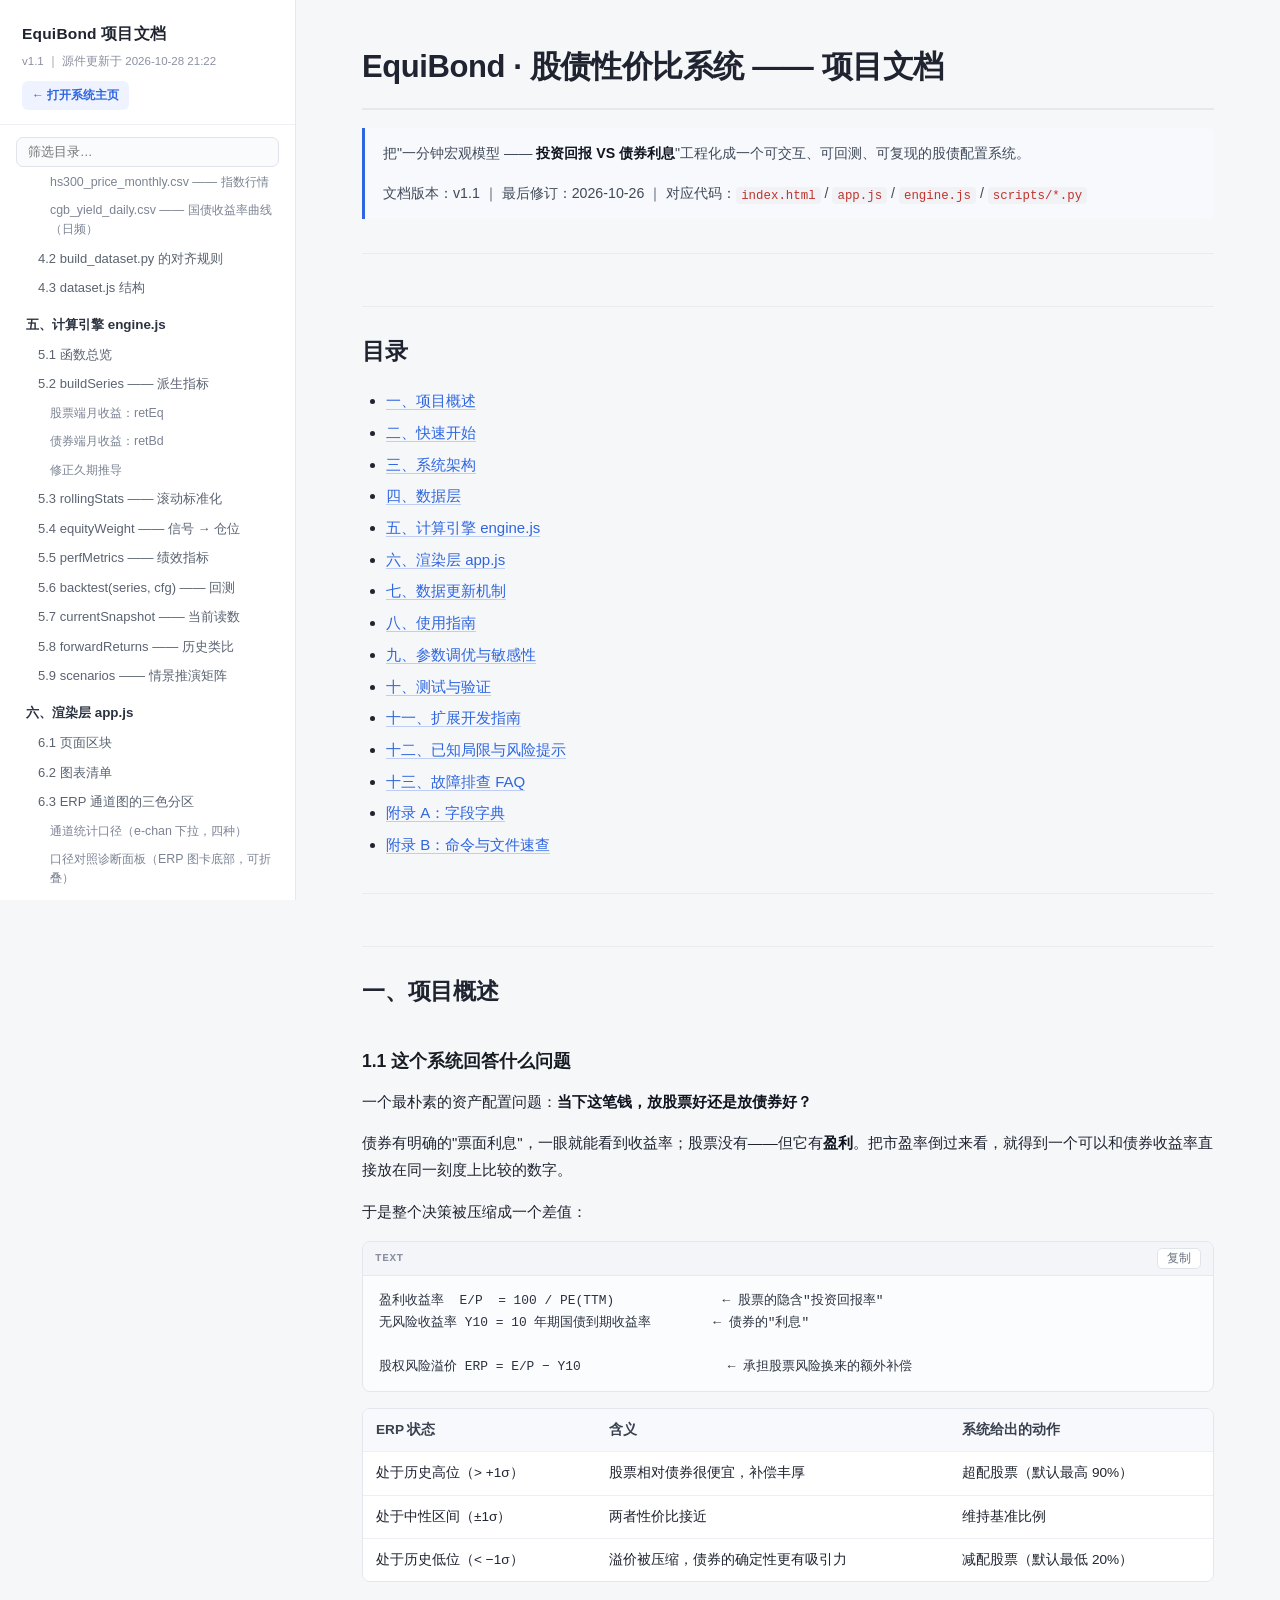
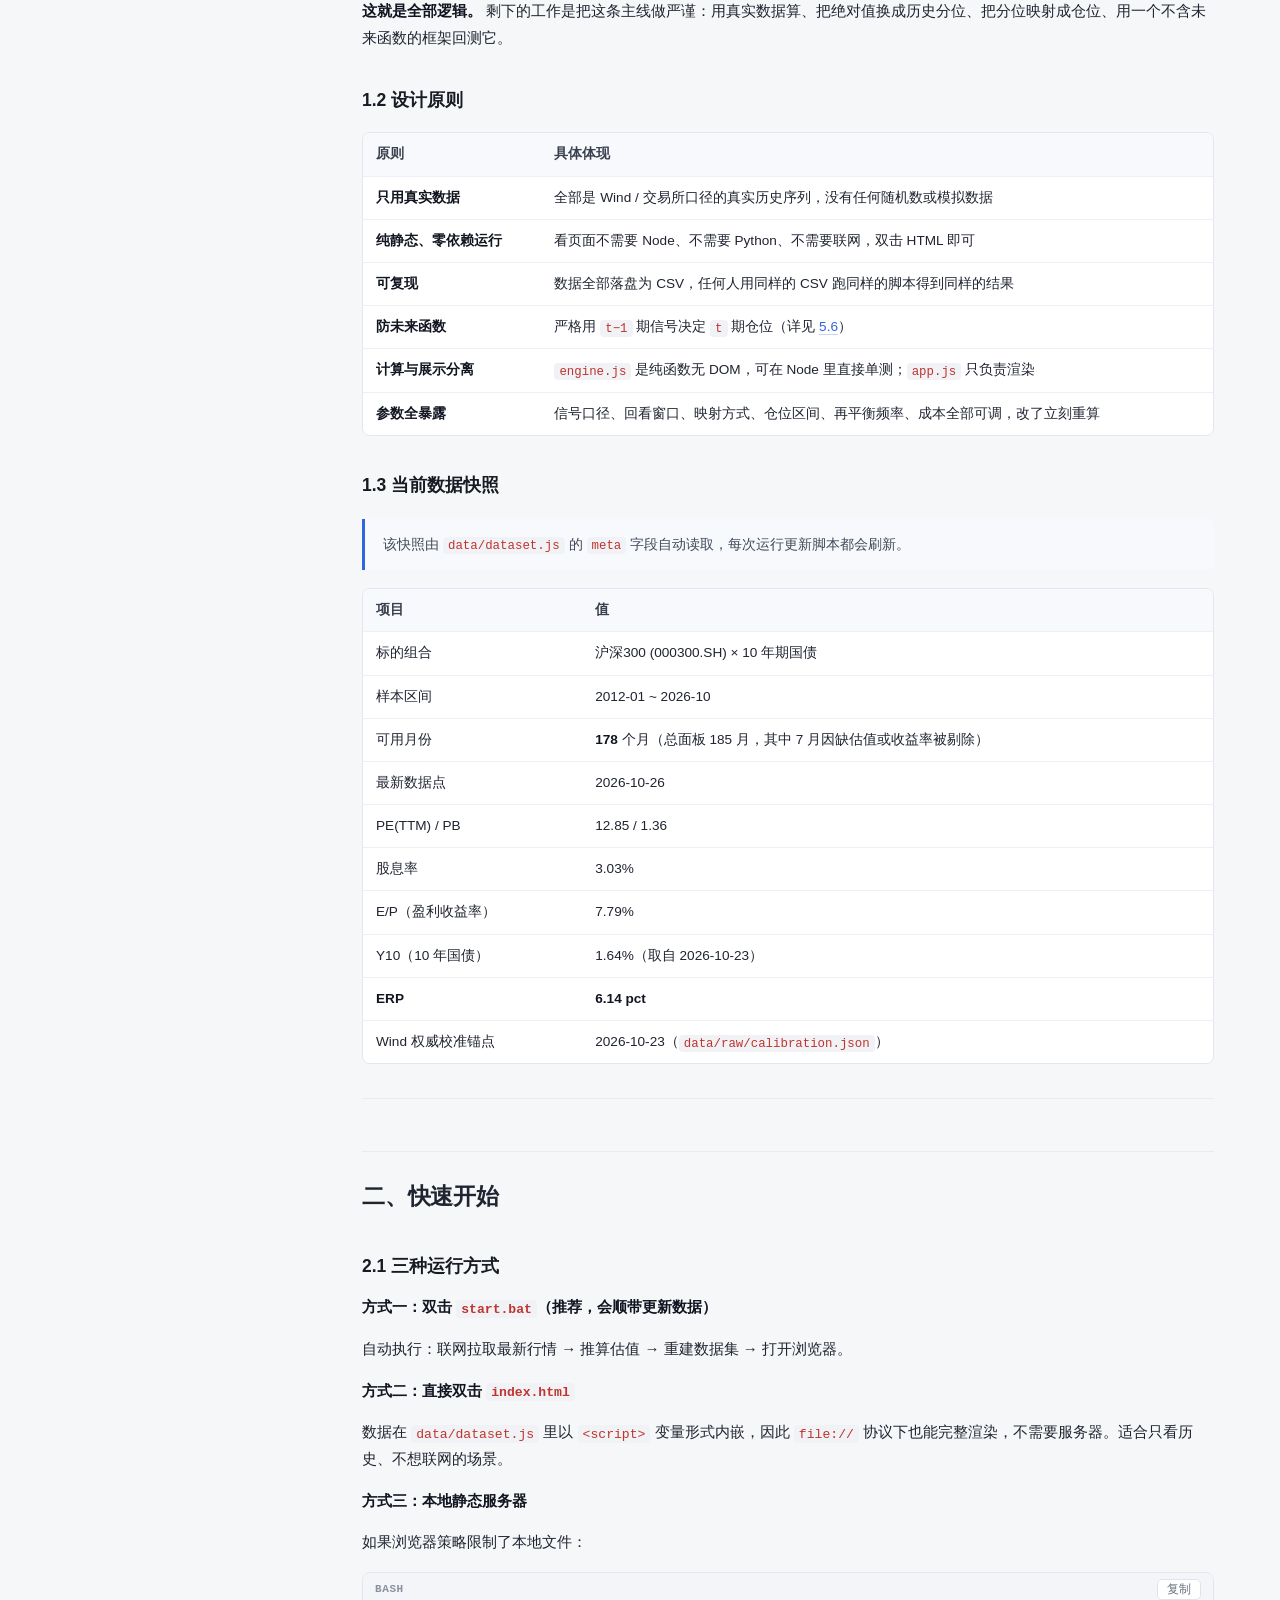
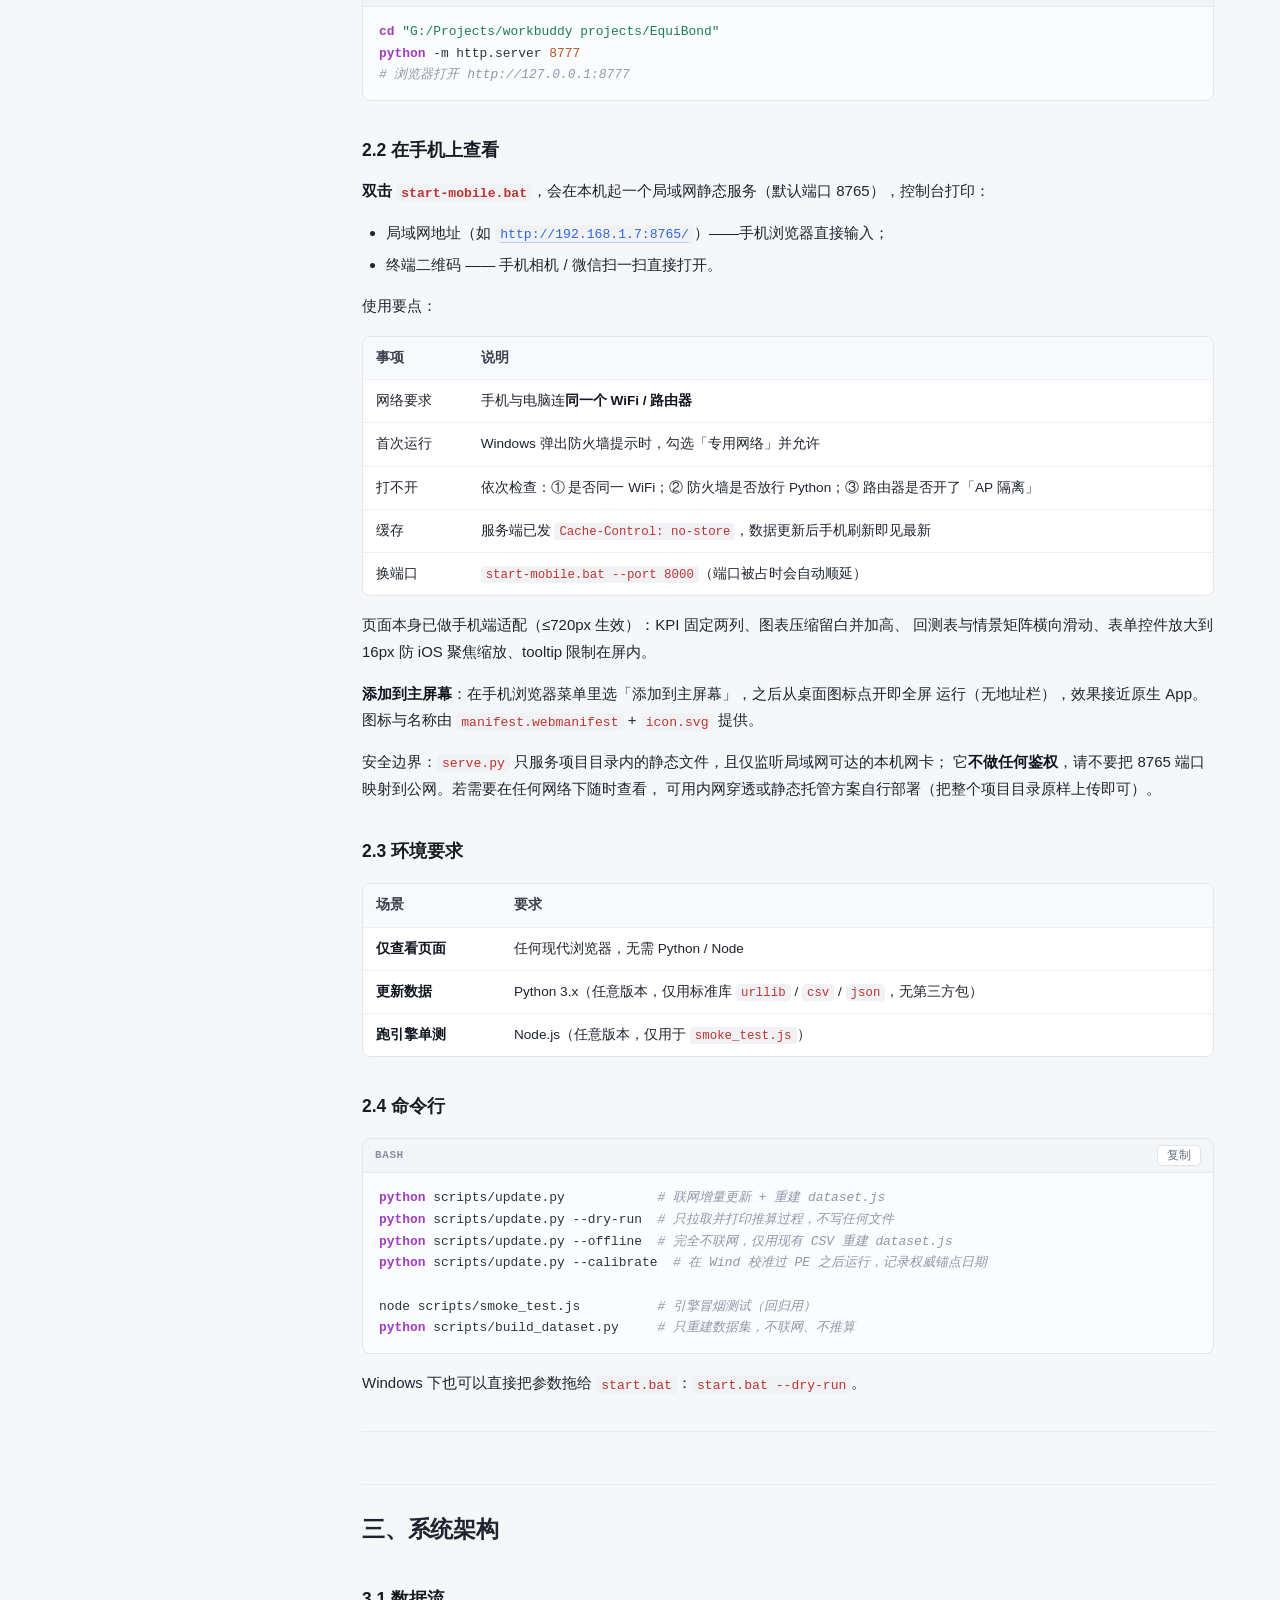
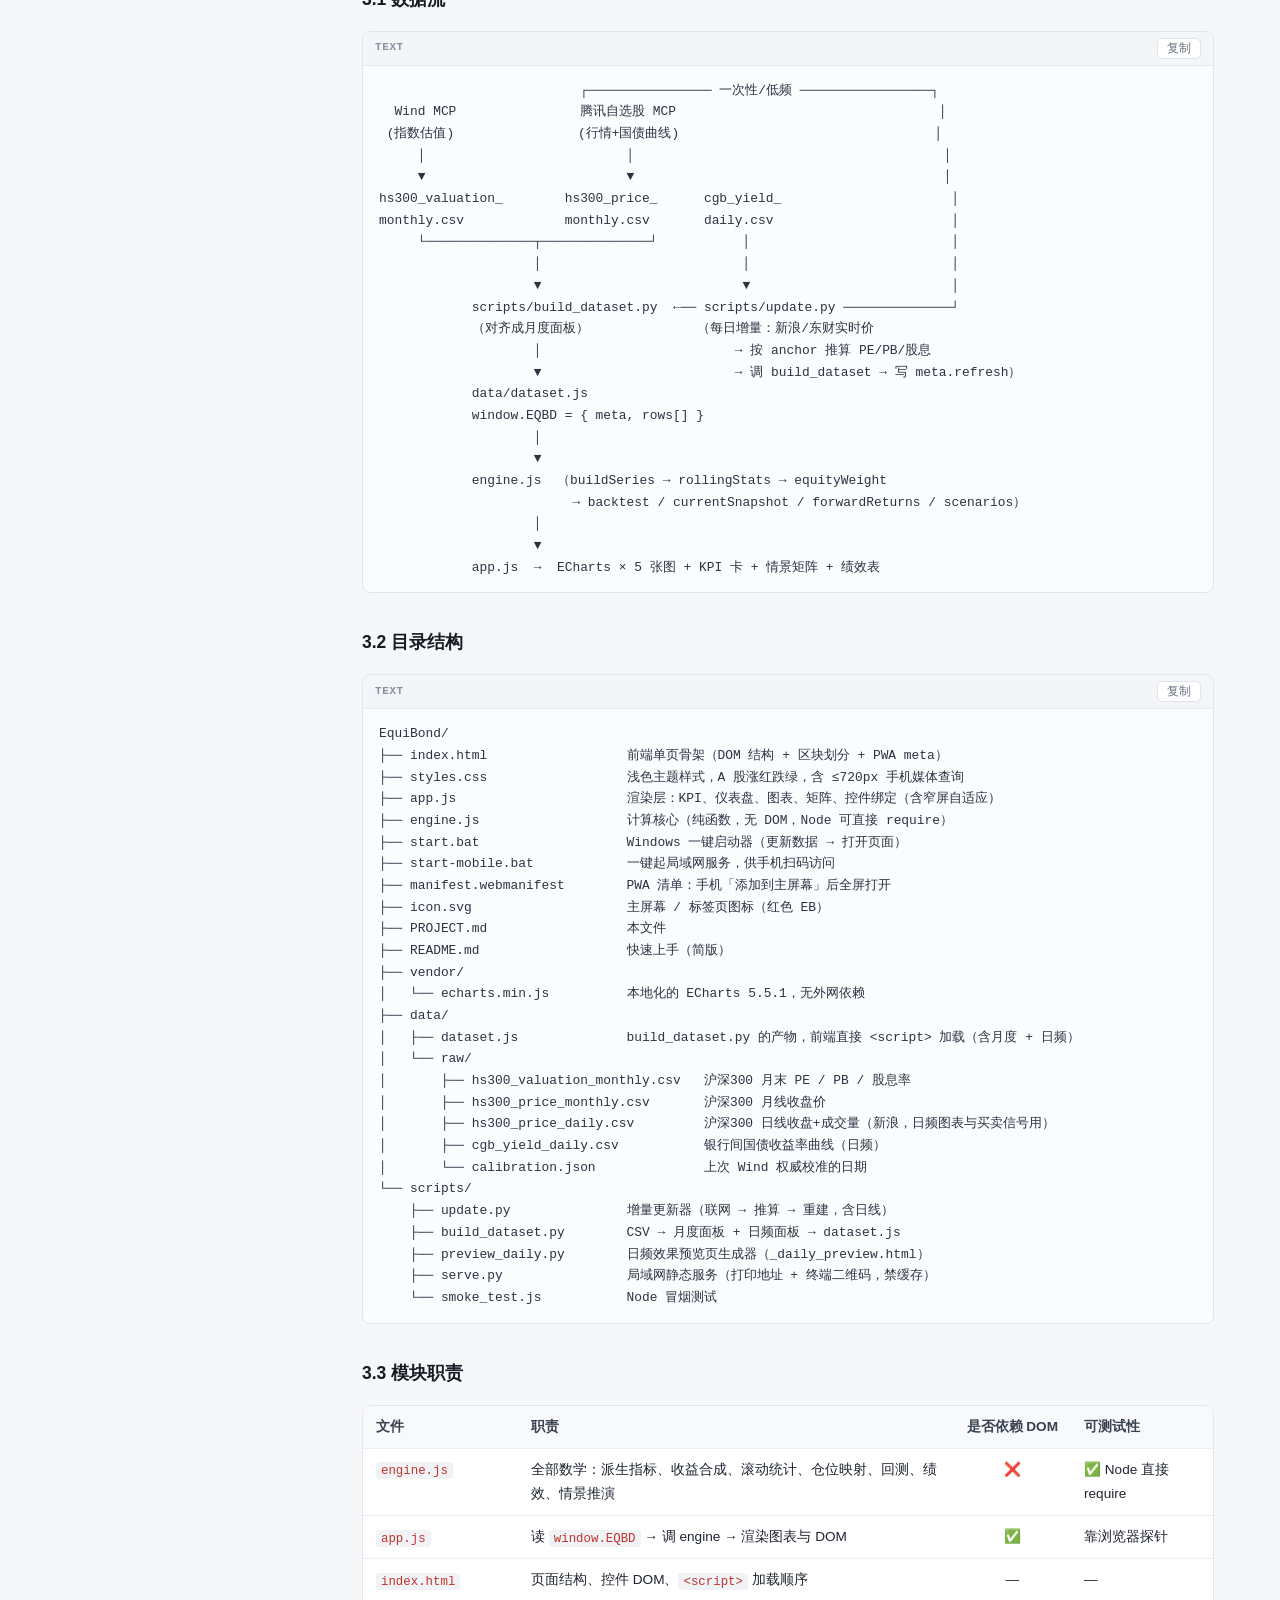
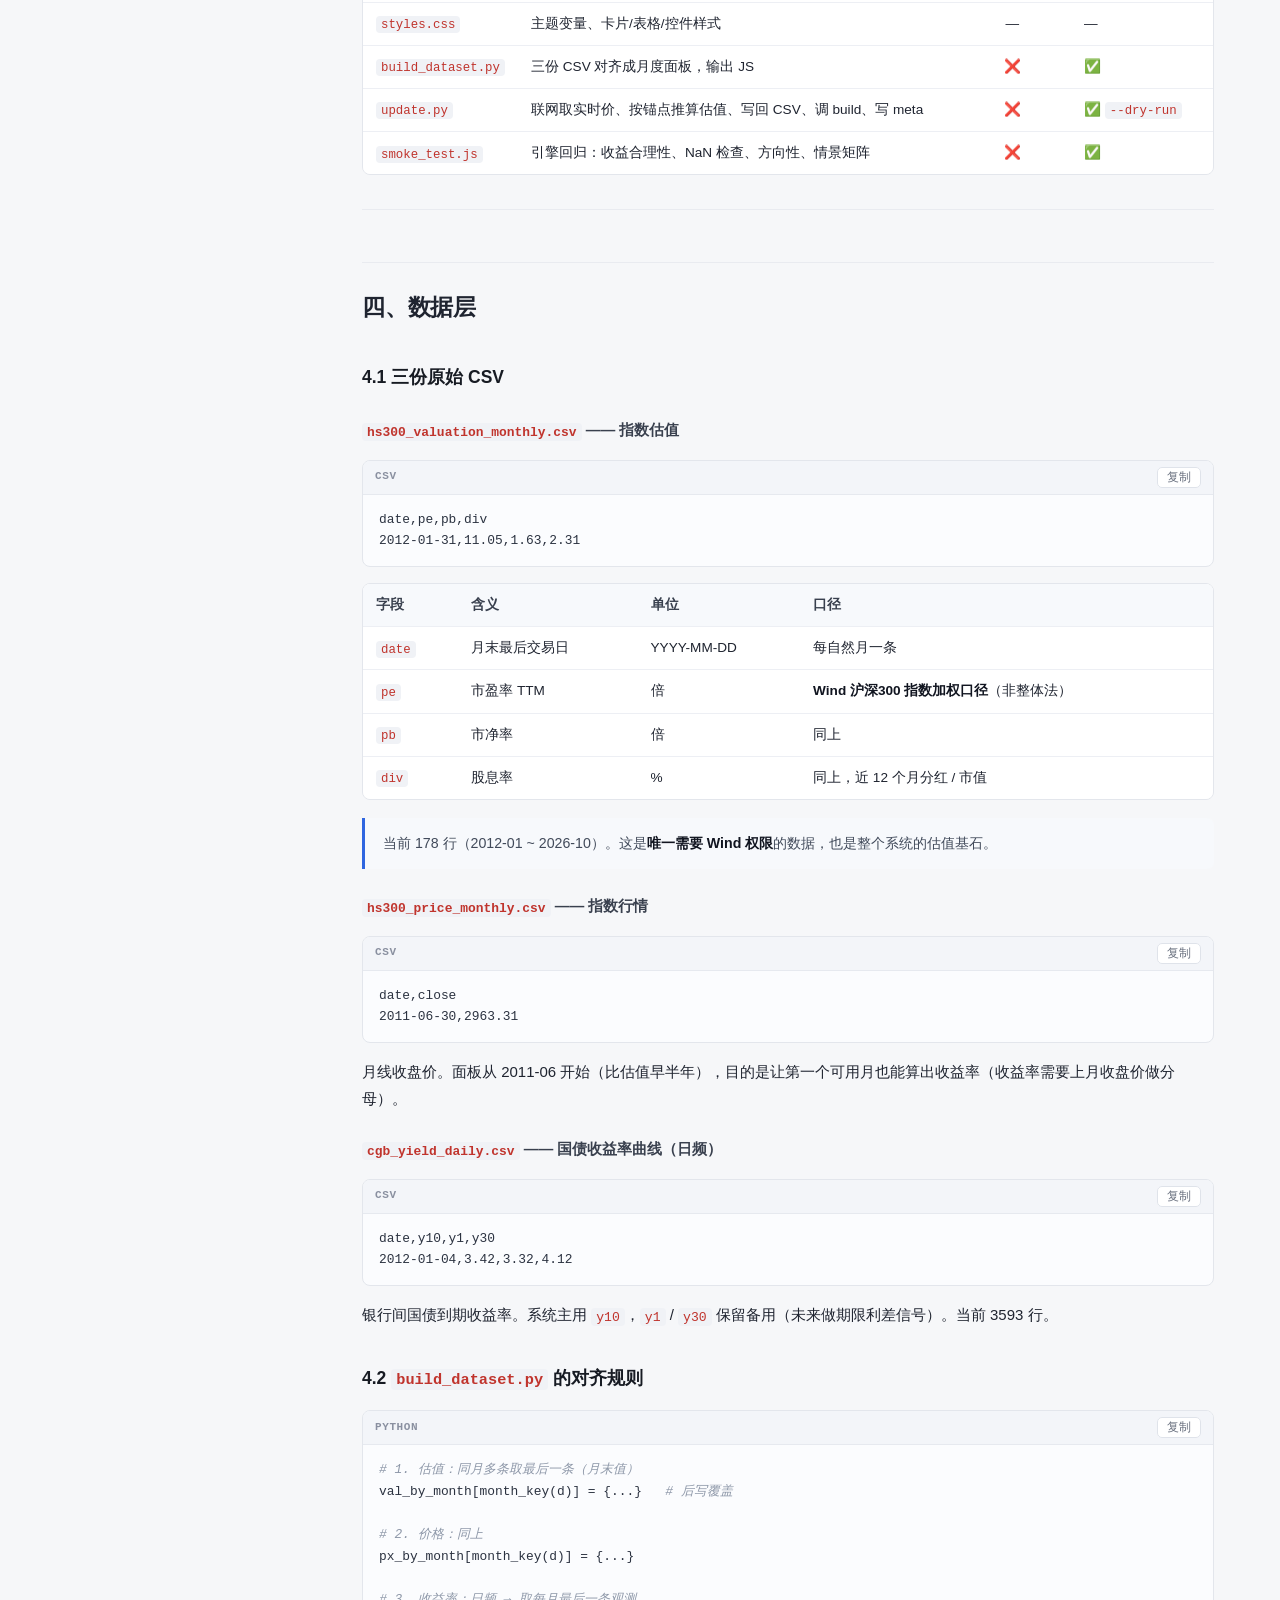
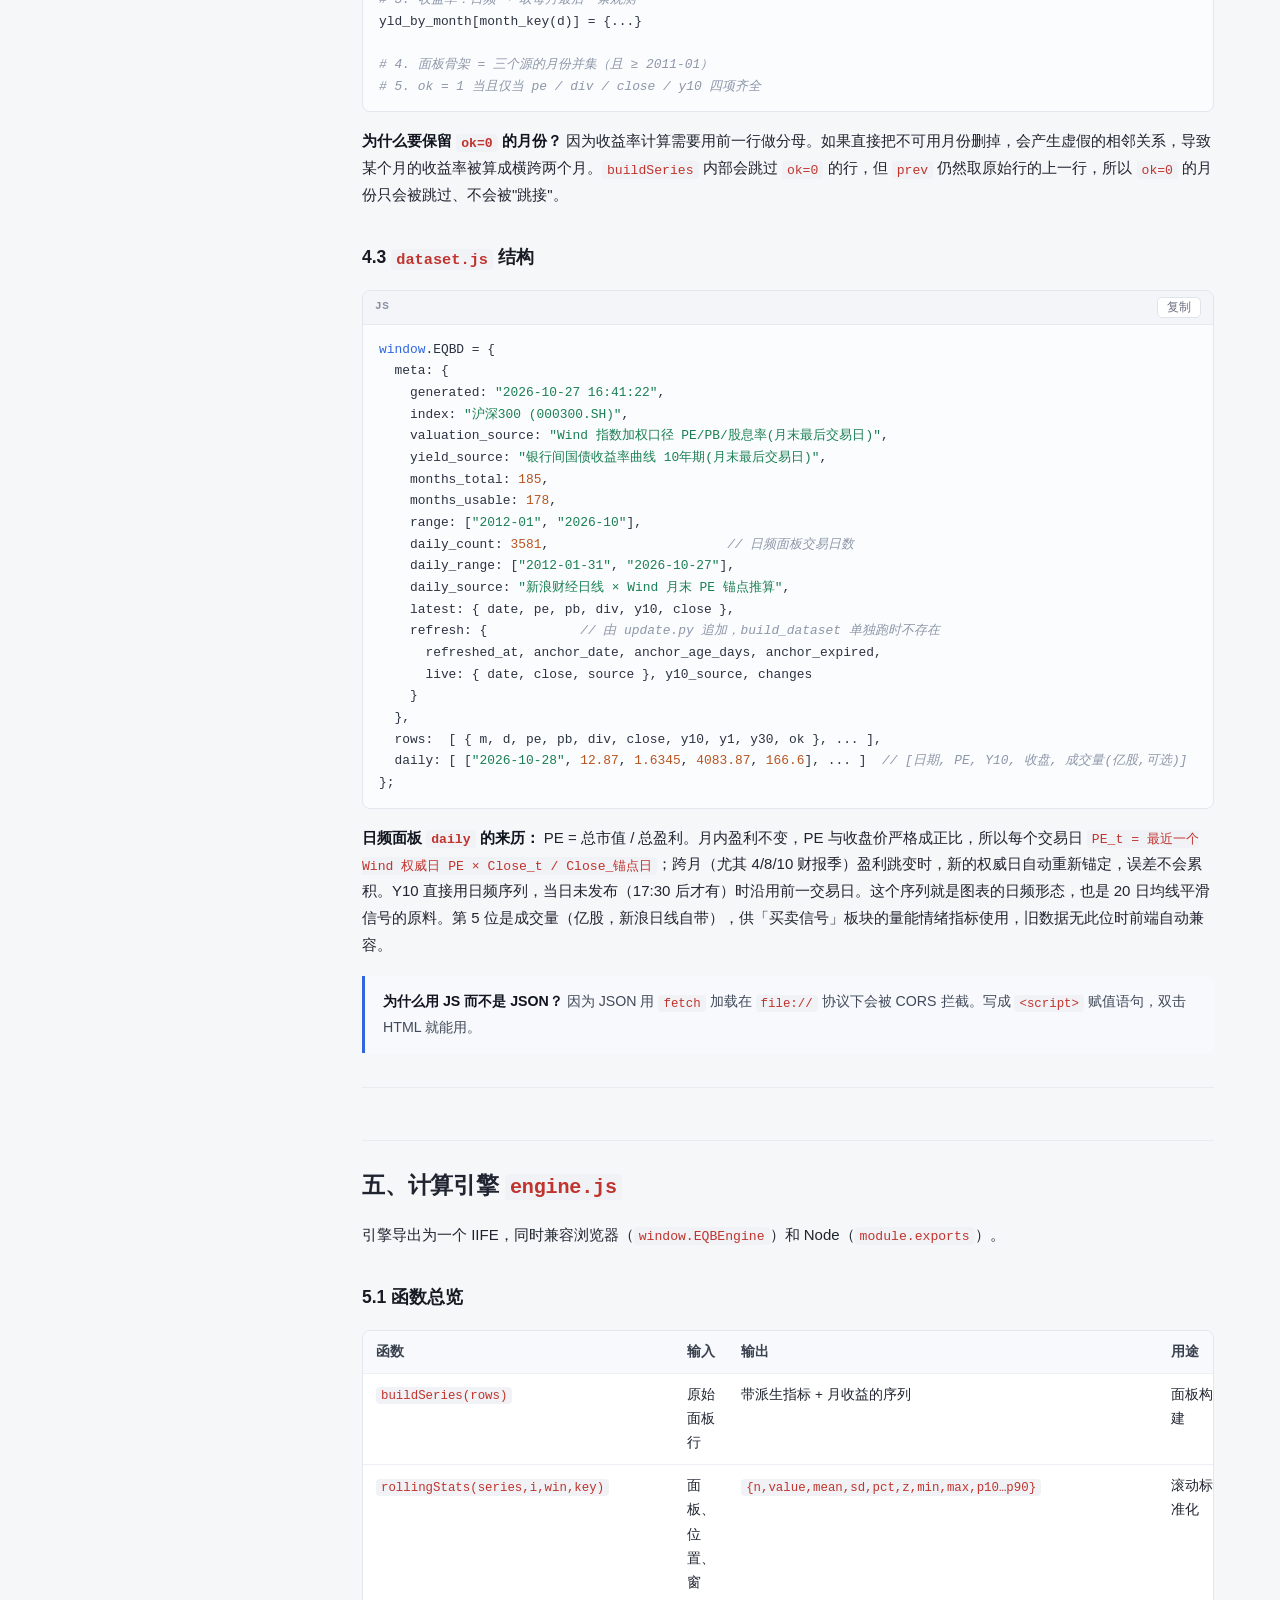
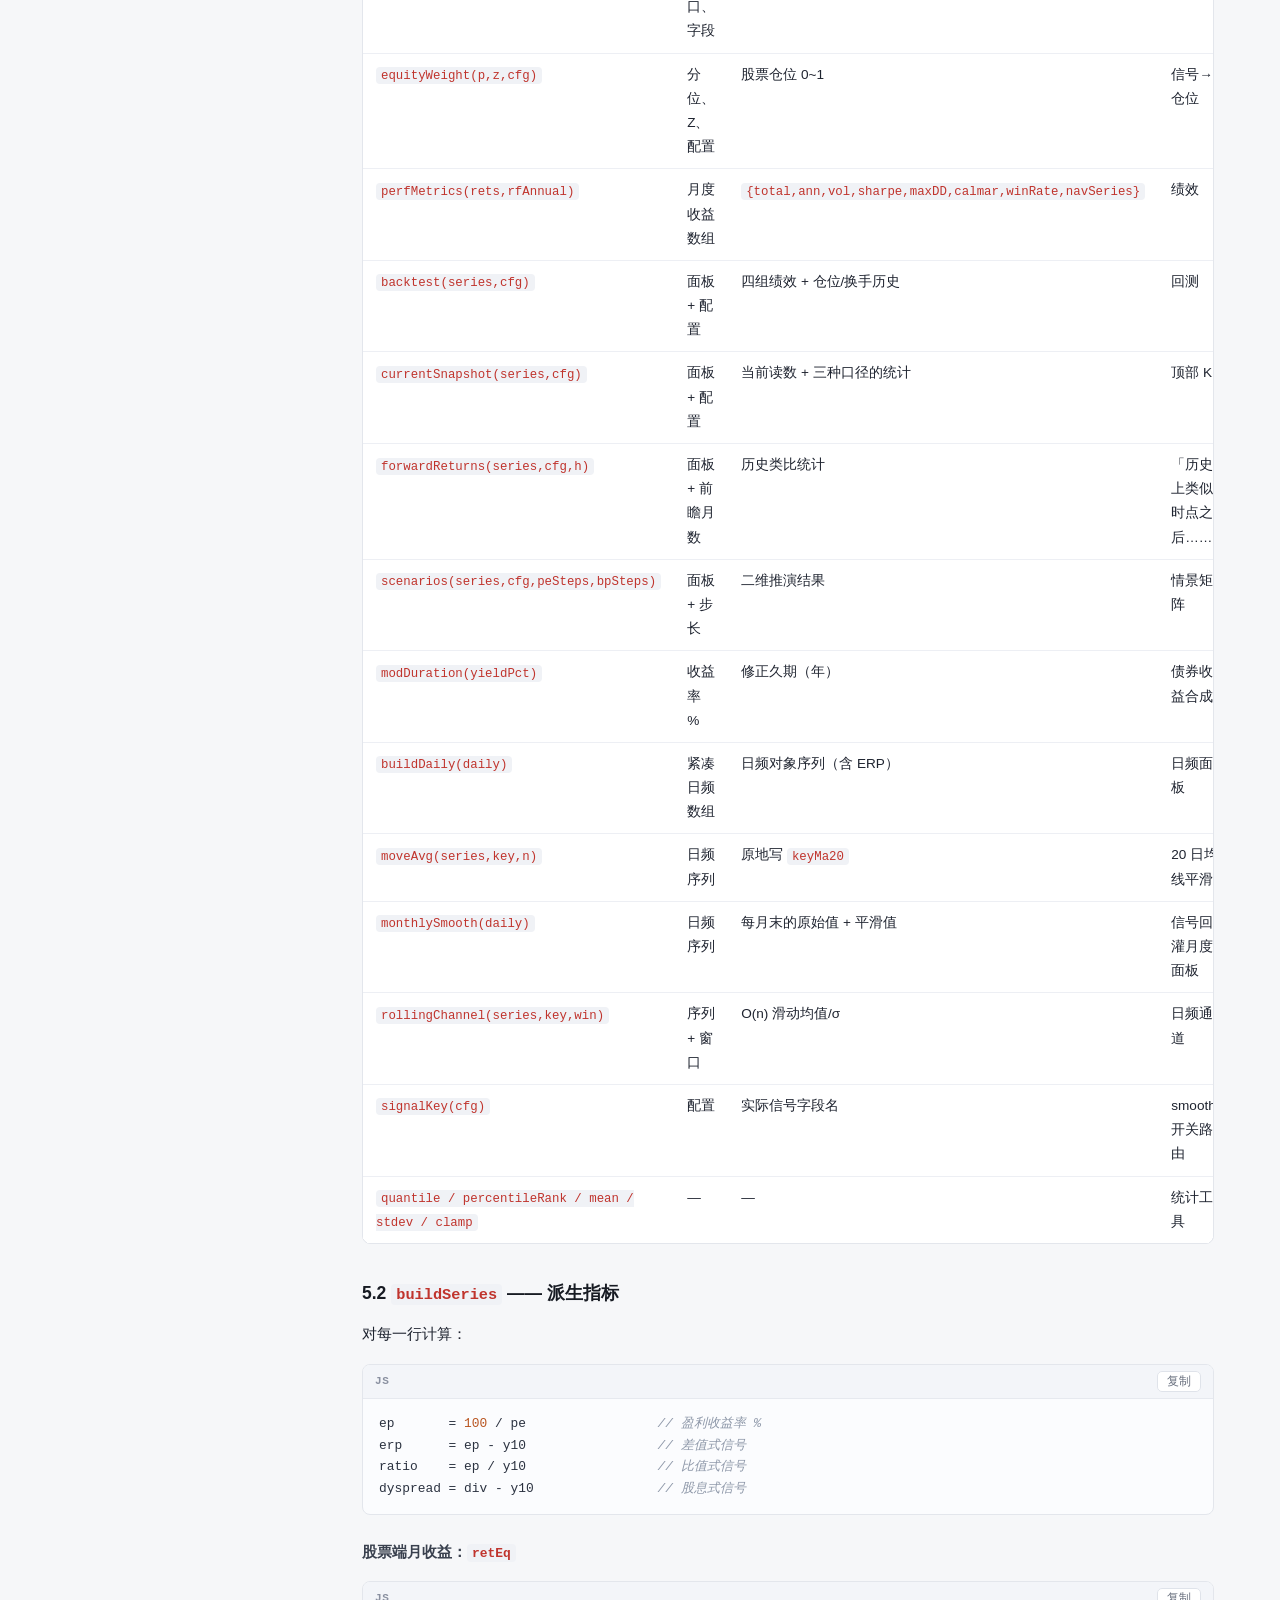
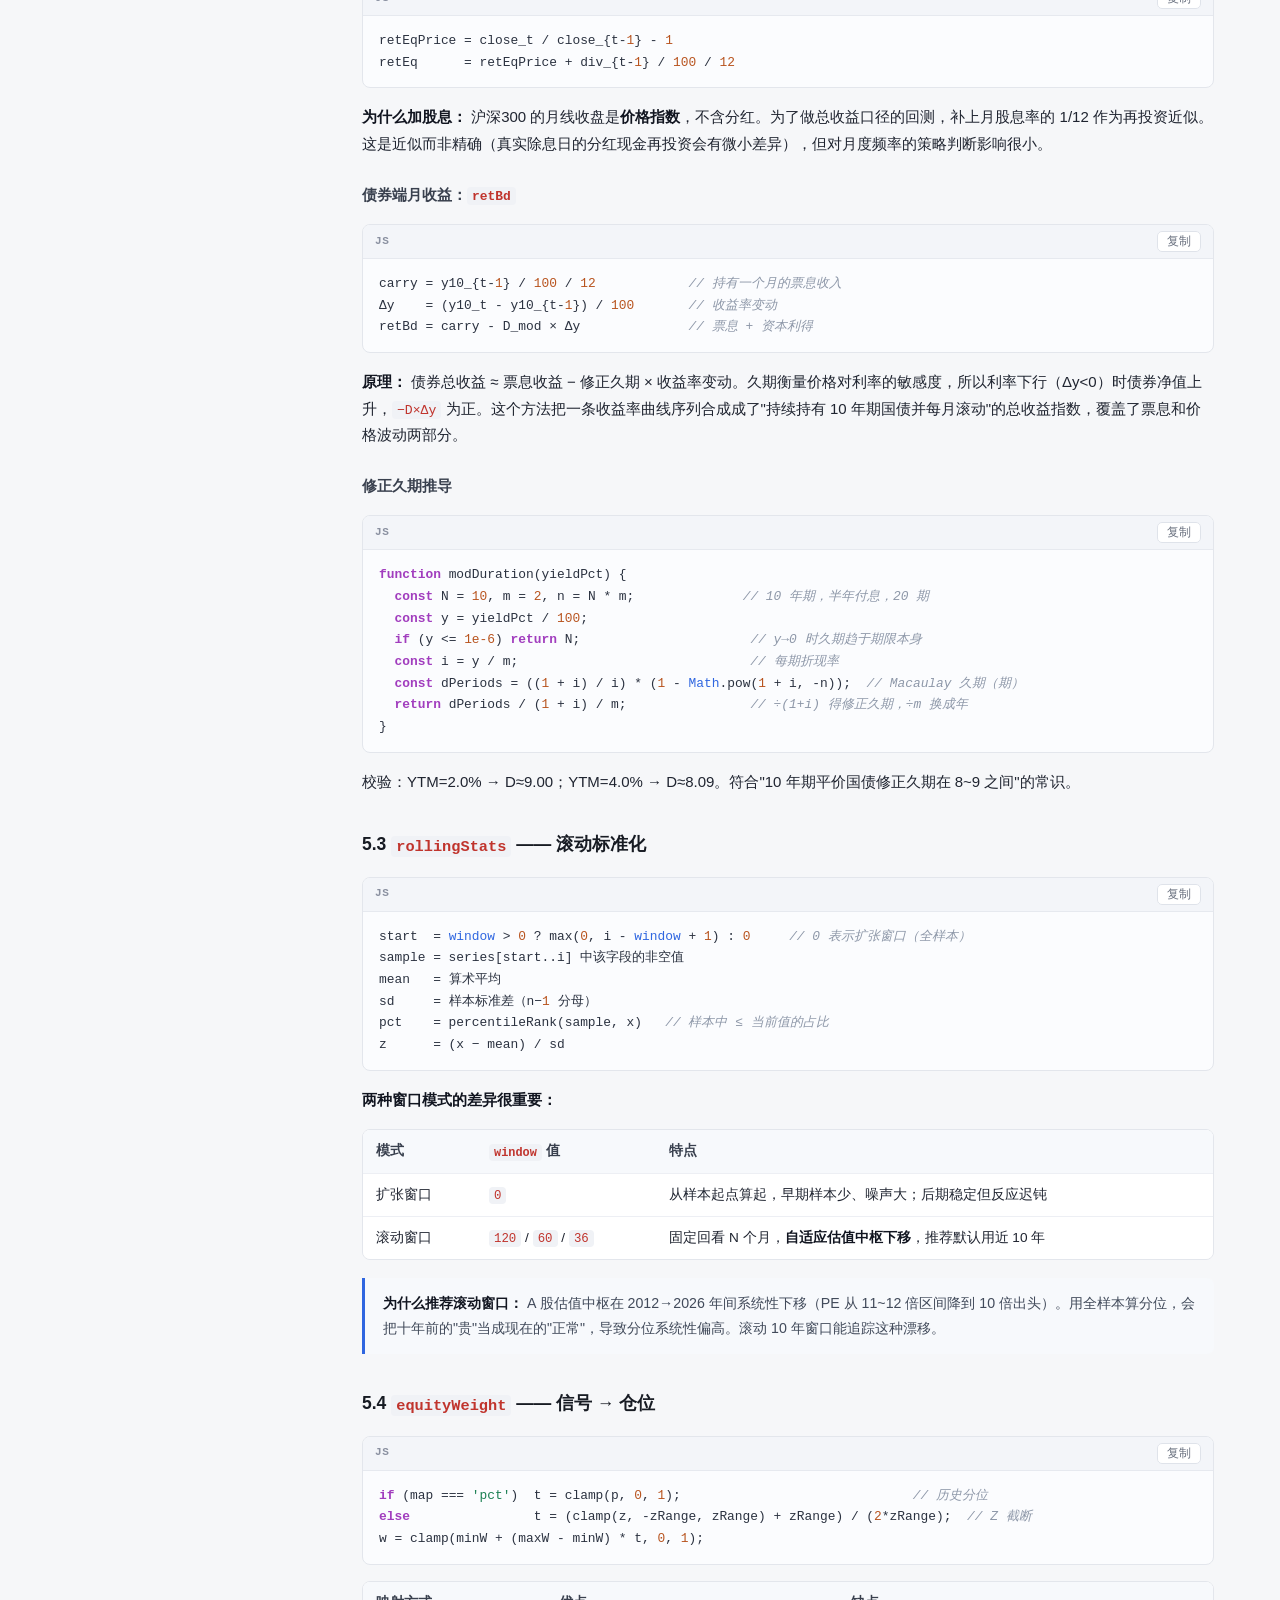
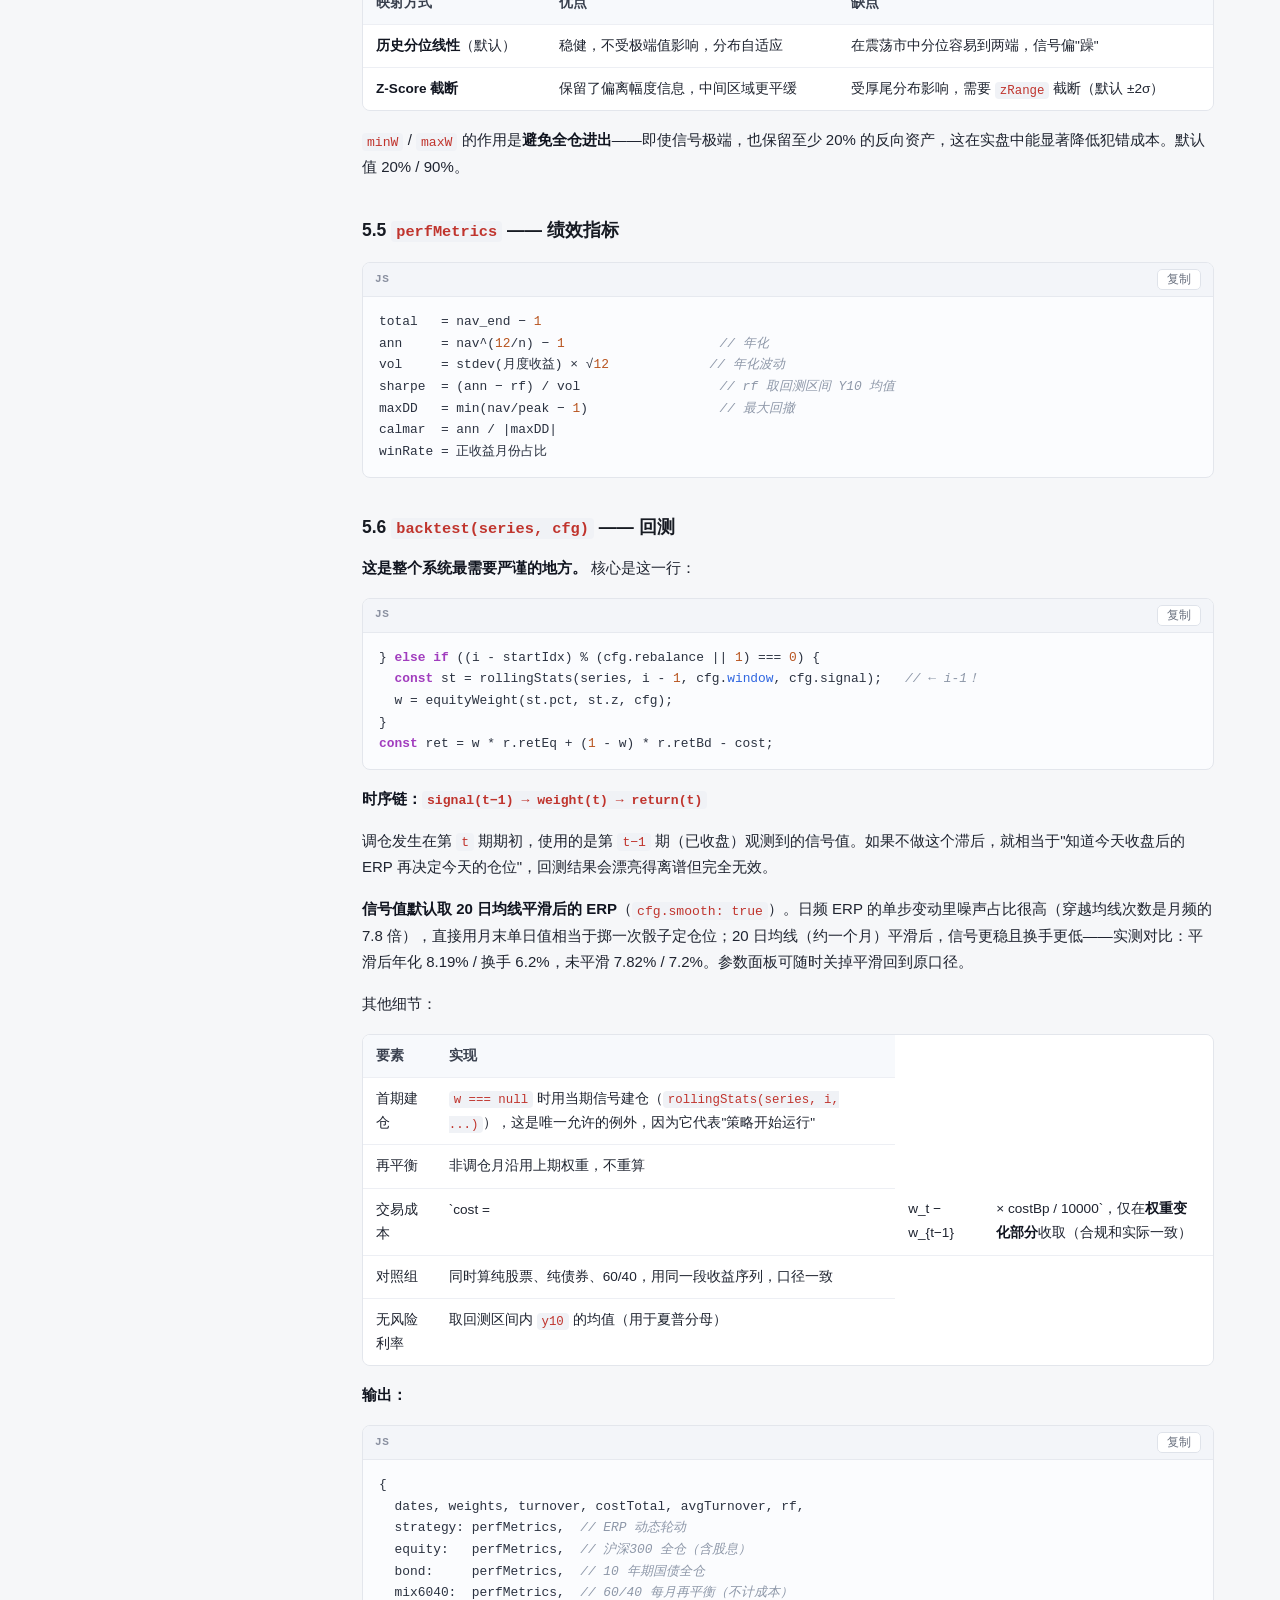
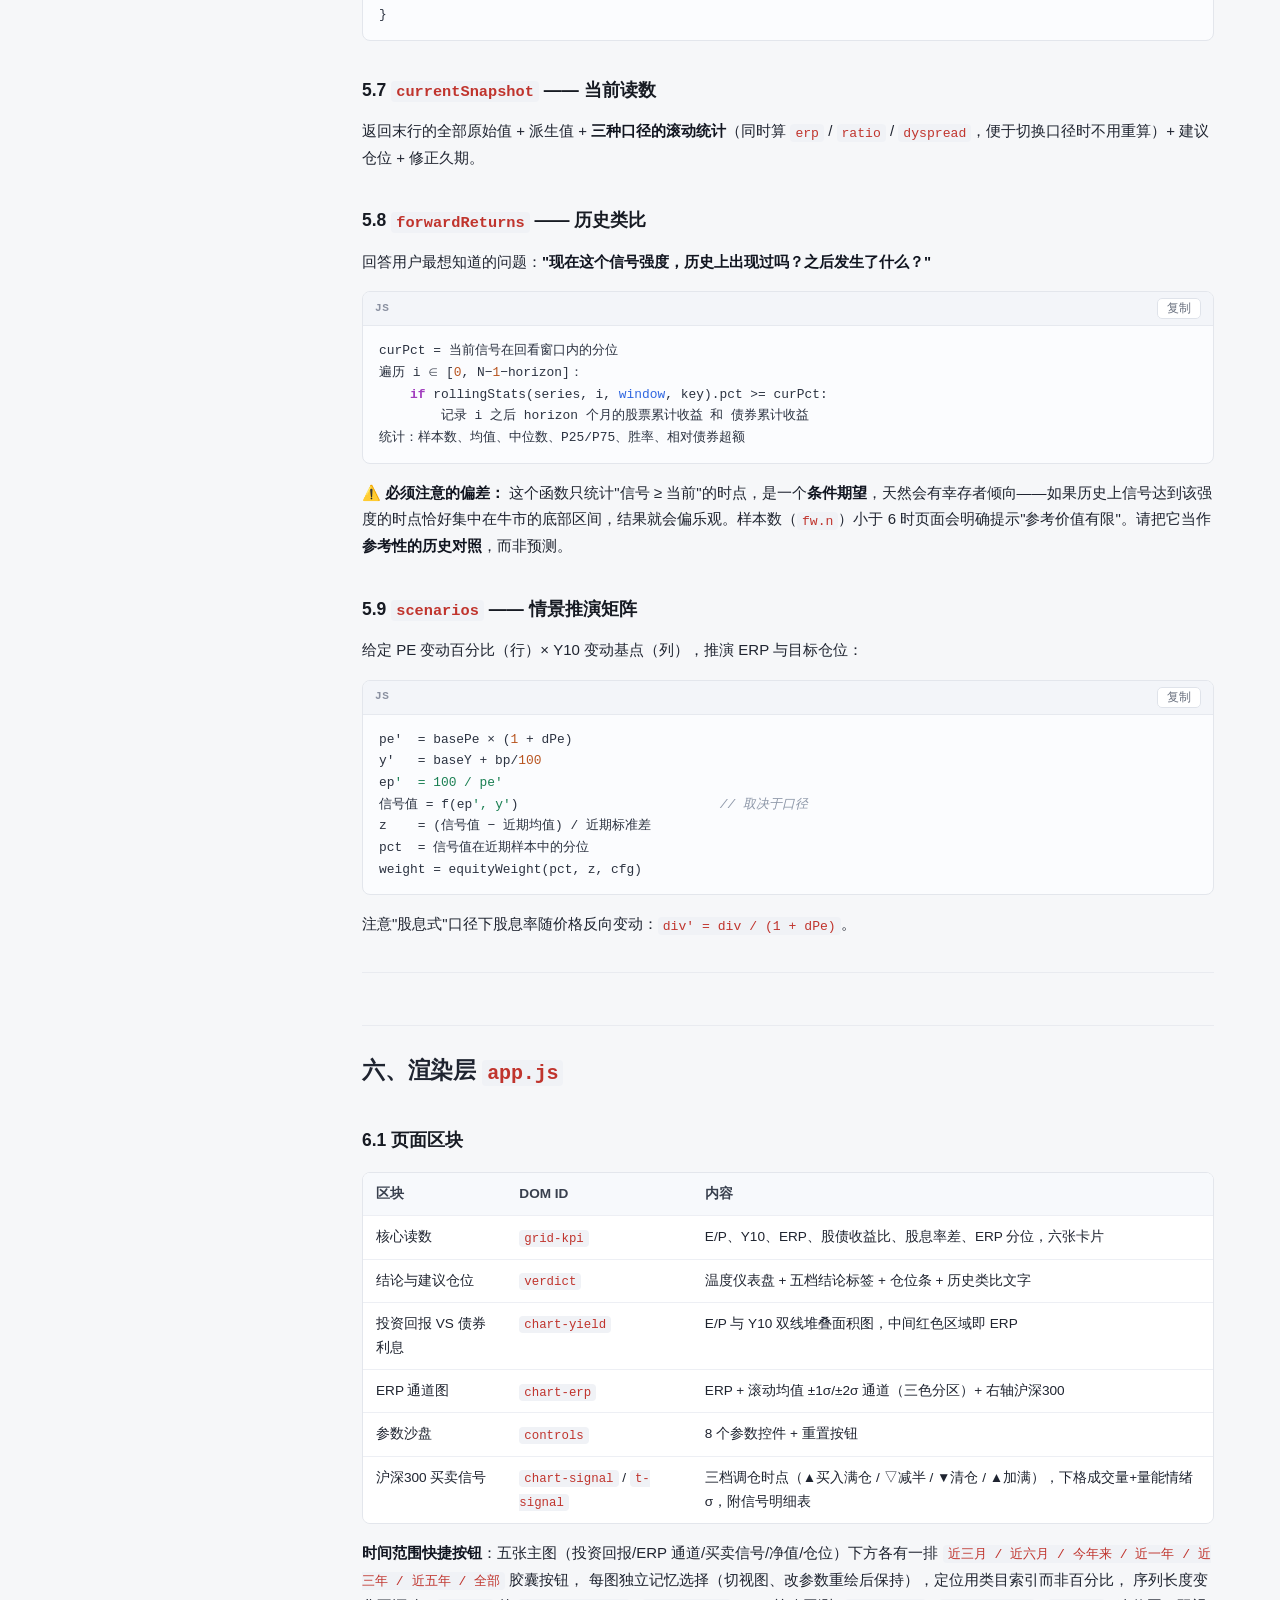
==== commit f1d5feea: "feat: 三档调仓信号（21个，约8.5个月一次）+ 图表时间范围快捷按钮 - engine.js: tierSignals/tierHoldings 三档仓位信号（估值买60%/减半50%或65%" ====
--- a/PROJECT.html
+++ b/PROJECT.html
@@ -152,7 +152,7 @@
 <nav id="side">
   <div class="brand">
     <b>EquiBond 项目文档</b>
-    <span>v1.1 ｜ 源件更新于 2026-10-28 20:35</span>
+    <span>v1.1 ｜ 源件更新于 2026-10-28 21:22</span>
     <a class="home" href="index.html">&larr; 打开系统主页</a>
   </div>
   <input id="tocsearch" placeholder="筛选目录…" autocomplete="off">
@@ -378,7 +378,7 @@
 信号值 = f(ep<span class="tk-s">', y'</span>)                          <span class="tk-c">// 取决于口径</span>
 z    = (信号值 − 近期均值) / 近期标准差
 pct  = 信号值在近期样本中的分位
-weight = equityWeight(pct, z, cfg)</code></pre></div><p>注意&quot;股息式&quot;口径下股息率随价格反向变动：<code>div' = div / (1 + dPe)</code>。</p><hr><h2 id="六渲染层-appjs">六、渲染层 <code>app.js</code></h2><h3 id="61-页面区块">6.1 页面区块</h3><div class="table-wrap"><table><thead><tr><th>区块</th><th>DOM ID</th><th>内容</th></tr></thead><tbody><tr><td>核心读数</td><td><code>grid-kpi</code></td><td>E/P、Y10、ERP、股债收益比、股息率差、ERP 分位，六张卡片</td></tr><tr><td>结论与建议仓位</td><td><code>verdict</code></td><td>温度仪表盘 + 五档结论标签 + 仓位条 + 历史类比文字</td></tr><tr><td>投资回报 VS 债券利息</td><td><code>chart-yield</code></td><td>E/P 与 Y10 双线堆叠面积图，中间红色区域即 ERP</td></tr><tr><td>ERP 通道图</td><td><code>chart-erp</code></td><td>ERP + 滚动均值 ±1σ/±2σ 通道（三色分区）+ 右轴沪深300</td></tr><tr><td>参数沙盘</td><td><code>controls</code></td><td>8 个参数控件 + 重置按钮</td></tr><tr><td>沪深300 买卖信号</td><td><code>chart-signal</code> / <code>t-signal</code></td><td>价格图上直接标 ▲买/▼卖 时点，下格成交量+量能情绪 σ，附信号明细表</td></tr><tr><td>策略回测</td><td><code>chart-nav</code> / <code>chart-alloc</code> / <code>t-perf</code></td><td>净值图（双视图）+ 仓位曲线 + 绩效对比表</td></tr><tr><td>情景推演矩阵</td><td><code>t-matrix</code></td><td>7×7 热力表格</td></tr><tr><td>模型说明</td><td><code>note-grid</code></td><td>4 张说明卡 + 免责声明</td></tr></tbody></table></div><h3 id="62-图表清单">6.2 图表清单</h3><p><code>chart-yield</code> 与 <code>chart-erp</code> <strong>均已日频化</strong>（约 3,580 个交易日，月频自动退化兜底），底部带 dataZoom 可缩放近看任意时段。</p><div class="table-wrap"><table><thead><tr><th>图表</th><th>类型</th><th>关键设计</th></tr></thead><tbody><tr><td><code>gauge</code></td><td>仪表盘</td><td>0~100 映射 ERP 分位，指针颜色随区间变化</td></tr><tr><td><code>chart-yield</code></td><td>双线堆叠面积 + 右轴</td><td><strong>日频</strong>：蓝线 Y10 + 红色填充区 = ERP，虚线标注当前 ERP 值；<strong>右轴对数轴实线叠加沪深300</strong></td></tr><tr><td><code>chart-erp</code></td><td>双轴 + 堆叠通道</td><td><strong>日频</strong>：左轴 ERP（红色）+ <strong>20 日均线（深蓝，仓位信号实际用的平滑值）</strong> + ±σ 三色通道；<strong>右轴对数轴实线叠加沪深300</strong></td></tr><tr><td><code>chart-signal</code></td><td>双 grid + markPoint</td><td>上格：沪深300 日线 + 60 日线 + ▲买/▼卖标记点；下格：成交量柱 + 20 日对数成交量 z-score（紫线，±2σ 虚线参考）；双 grid 共享 dataZoom</td></tr></tbody></table></div><p><strong>买卖信号规则</strong>（<code>engine.tradeSignals</code>，阈值与组合对照见 <code>scripts/combo*_test.js</code>）：</p><ul class="lvl0"><li><strong>买入</strong>：信号分位 ≥ 65%（估值给方向即动手，不等趋势——否则踏空底部第一段）</li><li><strong>卖出</strong>：信号分位 ≤ 35% <strong>且</strong> 收盘跌破 60 日线（趋势确认——顶部估值往往提前几个月预警， 2015-01 纯估值会卖在 3534，加 60 日线确认推迟到 2015-06 的 4473，多赚 27%）</li><li>月末评估、次月生效，与回测/仓位建议同口径；200 日线确认过慢（年化 6.78%）被否决， 双向都加确认（F3）回撤最小但买点平均晚 3~4 个月，最终采用非对称方案（F1）。</li><li>2012-10~2026-10 共 5 个信号：2013-12 买 / 2015-06 卖 / 2018-11 买 / 2020-09 卖 / 2022-04 买（持有中）， 已平仓 2 段段均 +75.5%、胜率 100%。</li><li>成交量情绪 = 20 日<strong>对数</strong>成交量 z-score（取对数因为成交量右偏），+2σ 天量多现于情绪顶部，−2σ 地量多现于底部附近；仅作辅助判读，不参与触发。 | <code>chart-nav</code> | 多线 + dataZoom | 支持「相对沪深300」/「净值（对数）」双视图（月度回测口径） | | <code>chart-alloc</code> | 阶梯面积图 | 股票仓位历史，<code>step: 'end'</code> 体现&quot;持有整月&quot;（月度） |</li></ul><p><strong>为什么图表日频、回测月度？</strong> 日频 ERP 的标准差与月频完全一致（实测 1.23 vs 1.22），不改变&quot;贵/便宜&quot;判断，但能把月内走势补全；而日频裸调仓的穿越次数是月频的 7.8 倍，按双边 10bp 估算年摩擦成本 1.28%（月频仅 0.16%）。所以展示用日频看信息，决策与回测仍按月（信号值取 20 日均线平滑）。</p><h3 id="63-erp-通道图的三色分区">6.3 ERP 通道图的三色分区</h3><div class="table-wrap"><table><thead><tr><th>区域</th><th>颜色</th><th>透明度</th><th>含义</th></tr></thead><tbody><tr><td>高于 +1σ</td><td>红 <code>#d1362d</code></td><td>.20</td><td>股票偏便宜（ERP 厚）</td></tr><tr><td>±1σ 之间</td><td>灰 <code>#8e97a6</code></td><td>.10</td><td>中性</td></tr><tr><td>低于 −1σ</td><td>绿 <code>#12a05c</code></td><td>.16</td><td>股票偏贵（ERP 薄）</td></tr></tbody></table></div><blockquote><p><strong>实现坑（重要）：</strong> ECharts 的堆叠面积图中，第一个系列的 <code>areaStyle</code> 填充是<strong>从坐标轴 0 点开始</strong>的。所以必须有一个透明的 <code>base</code> 系列先把堆叠起点抬到 <code>mean − 2σ</code>，否则最低那段的颜色会一路铺到图表底部。系列顺序为：<code>base(透明) → −2σ~−1σ → ±1σ(双倍高度) → +1σ~+2σ</code>。修改这张图时务必核对 <code>series</code> 数量（σ 口径 9 个 / 分位口径 7 个）与 <code>stack: 'b'</code> 分组。</p></blockquote><h4 id="通道统计口径e-chan-下拉四种">通道统计口径（<code>e-chan</code> 下拉，四种）</h4><div class="table-wrap"><table><thead><tr><th>口径</th><th>均线/σ 来源</th><th>特点</th><th>能否实盘</th></tr></thead><tbody><tr><td>滚动均值 ±σ（默认）</td><td>跟随「标准化回看窗口」</td><td>通道自适应漂移，与回测口径一致</td><td>✅</td></tr><tr><td>全样本累计 ±σ</td><td>截至当月的扩张窗口</td><td>早期与滚动一致，后期趋平滑</td><td>✅</td></tr><tr><td>固定全样本 ±σ</td><td><strong>用完整历史一次性算出</strong>（mean=5.33 / sd=1.21）</td><td>轨道水平，与大顶大底重合度最高（2014 峰 z=+2.32，2015/2018/2021 谷 z=−2.48/−2.30/−2.06）</td><td>❌ 含未来数据，仅复盘对照；页面标注红色警告</td></tr><tr><td>滚动分位带 P10–P90</td><td>滚动分位数（窗口取 max(回看窗口, 60)）</td><td>对极值稳健，不依赖正态假设</td><td>✅</td></tr></tbody></table></div><blockquote><p>为什么别人的图&quot;均线 ±2σ 与高低点重合度很高&quot;？通常是固定全样本/超长窗口统计 + 周频数据（2005 年起约 1100 个点，含 2008/2011 超级极值把 σ 撑大）。视觉上贴合，但本质是把未来数据画进了轨道——本系统把它作为一个<strong>可切换的对照口径</strong>保留，并用红色警告标明不可用作信号。</p></blockquote><h4 id="口径对照诊断面板erp-图卡底部可折叠">口径对照诊断面板（ERP 图卡底部，可折叠）</h4><p>用于回答&quot;<strong>为什么我的图和别人不一样</strong>&quot;。同一时点、同一指数，换个统计口径当前位置就能差出 1 个 σ 以上，面板把差异摊开成三块：</p><ol class="lvl0"><li><strong>不同回看窗口对照表</strong>：7 种窗口 × (均值 / σ / 当前值 / Z-Score / 分位)，<strong>点击任意行即可把该窗口套用到全站</strong>（联动参数沙盘与回测）。关键规律：窗口越短，σ 越小，同样的读数 z 越极端——例如 2026-10 的 ERP 6.11，在近 1 年窗口下 z=+2.26，近 3 年只有 +0.43。</li><li><strong>数据延迟对照表</strong>：模拟&quot;对方的图截止在 1/2/3/6/9/12 个月前&quot;，列出当时的读数与当时口径下的 z。<strong>这是最常见的差异来源</strong>：2026 年 6~10 月沪深300 回调 17.8%，ERP 从 5.16 抬到 6.11——截止在 2026-04 的图 z 恰好 = 0.00（贴着均线），而更新到 10 月就是 +0.98。</li><li><strong>外部读数反推</strong>：把别人图上的当前值填进来，实时算出它在各窗口下的 z，并把差异换算成两个物理来源——&quot;对方 Y10 ≈ 多少&quot;或&quot;对方 PE ≈ 多少（±百分之几）&quot;，用于快速判断差异是收益率口径还是估值口径造成的。</li></ol><blockquote><p><strong>注意</strong>：<code>wind-finance</code> 已于 2026-10-26 逐位校验（4/30 PE 14.6355、6/30 14.5066、9/30 13.1796、10/23 12.8222，与本地序列全部一致），本站数据本身无系统性偏差。此外 z 对加减性偏差天然免疫（均值同移），所以&quot;别人用的 10Y 收益率比我们高 0.5pct&quot;这类<strong>平移</strong>根本解释不了 z 的差异；能解释的是<strong>截止时点</strong>和<strong>窗口长度</strong>。</p></blockquote><h3 id="64-净值图双视图">6.4 净值图双视图</h3><p><strong>为什么需要：</strong> 绝对净值从 1 涨到 3.5，四条曲线在图上挤成一条带，看不出相对表现。</p><div class="table-wrap"><table><thead><tr><th>视图</th><th>计算</th><th>纵轴跨度</th></tr></thead><tbody><tr><td><strong>相对沪深300</strong>（默认）</td><td><code>(策略净值 / 沪深300净值 − 1) × 100</code></td><td>约 −52% ~ +23%</td></tr><tr><td>净值（对数）</td><td>原始净值，log 轴</td><td>1 ~ 3.5（对数刻度）</td></tr></tbody></table></div><p>相对视图中，沪深300 自身成为 0% 基准虚线，曲线在 0 轴上方 = 跑赢，下方 = 跑输，一目了然。</p><p>两张图都带 <code>dataZoom</code>：底部拖动滑块缩放，<strong>滚轮需要按住 Shift</strong> 才缩放（避免滚动页面时误触）。切换视图时会保留当前缩放位置。</p><h3 id="65-参数控件">6.5 参数控件</h3><div class="table-wrap"><table><thead><tr><th>控件</th><th>ID</th><th>取值</th><th>默认值</th><th>作用</th></tr></thead><tbody><tr><td>信号口径</td><td><code>c-signal</code></td><td><code>erp</code> / <code>ratio</code> / <code>dyspread</code></td><td><code>erp</code></td><td>用哪个指标当信号</td></tr><tr><td>标准化回看窗口</td><td><code>c-window</code></td><td>0 / 36 / 60 / 120 月</td><td>120（近 10 年）</td><td>滚动统计的样本长度</td></tr><tr><td>仓位映射方式</td><td><code>c-map</code></td><td><code>pct</code> / <code>z</code></td><td><code>pct</code></td><td>分位线性 or Z 截断</td></tr><tr><td>股票仓位下限</td><td><code>c-min</code></td><td>0~60%</td><td>20%</td><td><code>minW</code></td></tr><tr><td>股票仓位上限</td><td><code>c-max</code></td><td>50~100%</td><td>90%</td><td><code>maxW</code></td></tr><tr><td>再平衡频率</td><td><code>c-rebal</code></td><td>1 / 3 / 6 月</td><td>1</td><td><code>rebalance</code></td></tr><tr><td>单次交易成本</td><td><code>c-cost</code></td><td>0~100 bp</td><td>5</td><td><code>costBp</code></td></tr><tr><td>回测起点</td><td><code>c-start</code></td><td>面板索引</td><td>0</td><td><code>startIdx</code></td></tr><tr><td>恢复默认</td><td><code>c-reset</code></td><td>—</td><td>—</td><td>回到 <code>DEFAULTS</code></td></tr></tbody></table></div><p>上下限之间有互斥保护：调整一侧逼近另一侧时会自动推开 5 个百分点，防止 <code>minW &gt; maxW</code>。</p><p><strong>所有控件改动都会触发 <code>render()</code> 全量重算</strong>，不需要点&quot;确定&quot;。</p><h3 id="66-手机端自适应">6.6 手机端自适应</h3><p>窗口 ≤720px 时进入手机布局，两处协同：</p><ul class="lvl0"><li><strong>CSS（<code>styles.css</code> 媒体查询）</strong>：KPI 固定两列、图表盒贴边、回测表与情景矩阵 <code>overflow-x: auto</code> 横向滑动、表单控件字号提到 16px（避免 iOS 聚焦时整页缩放）、 关闭 hover 效果（触屏上会&quot;粘住&quot;）；</li><li><strong>JS（<code>app.js</code>）</strong>：<code>NARROW</code> 标志位控制图表参数工厂 —— <code>AXIS()</code> / <code>LEGEND()</code> / <code>gd()</code> 在窄屏下分别输出更小的字号、更密的图例间距和压缩后的绘图区留白； tooltip 加 <code>confine: true</code> 防止浮出屏幕。窗口尺寸跨越 720px 断点时 （旋转屏幕 / 拖窗口）自动重渲染一次。</li></ul><p>桌面布局（&gt;720px）完全不受影响，回归验证过。</p><hr><h2 id="七数据更新机制">七、数据更新机制</h2><h3 id="71-各字段的自动更新能力">7.1 各字段的自动更新能力</h3><div class="table-wrap"><table><thead><tr><th>字段</th><th style="text-align:center">自动更新</th><th>来源</th><th>方法</th></tr></thead><tbody><tr><td>沪深300 收盘价（月度）</td><td style="text-align:center">✅ 每交易日</td><td>新浪 <code>hq.sinajs.cn</code> + 东财 <code>push2.eastmoney.com</code></td><td>双源交叉校验，偏差 &gt;1% 时以新浪为准</td></tr><tr><td>沪深300 日线（日频）</td><td style="text-align:center">✅ 每交易日</td><td>新浪 <code>CN_MarketData.getKLineData</code>（最近 4000 根）</td><td>供日频图表与 20 日均线信号，失败不阻塞主流程</td></tr><tr><td>PE / PB / 股息率</td><td style="text-align:center">✅ 推算</td><td>无免费权威源</td><td>见 <a href="#72-pe-的滚动推算">7.2</a></td></tr><tr><td>10 年期国债 YTM（日频）</td><td style="text-align:center">✅ 每交易日</td><td>东方财富 <code>RPTA_WEB_TREASURYYIELD</code></td><td>免鉴权；当日曲线 17:30 后发布，见 <a href="#74-国债收益率的来源">7.4</a></td></tr></tbody></table></div><h3 id="72-pe-的滚动推算">7.2 PE 的滚动推算</h3><p><strong>这是整个更新机制的核心，也是它&quot;不算作弊&quot;的原因。</strong></p><p>在同一份财报的有效期内，指数每股盈利 <code>E</code> 是常数，而 <code>PE = P / E</code>，所以：</p><div class="code-wrap"><div class="code-head"><span class="code-lang">text</span><button class="code-copy" type="button">复制</button></div><pre class="code"><code>PE_today    = PE_anchor × (Close_today / Close_anchor)
+weight = equityWeight(pct, z, cfg)</code></pre></div><p>注意&quot;股息式&quot;口径下股息率随价格反向变动：<code>div' = div / (1 + dPe)</code>。</p><hr><h2 id="六渲染层-appjs">六、渲染层 <code>app.js</code></h2><h3 id="61-页面区块">6.1 页面区块</h3><div class="table-wrap"><table><thead><tr><th>区块</th><th>DOM ID</th><th>内容</th></tr></thead><tbody><tr><td>核心读数</td><td><code>grid-kpi</code></td><td>E/P、Y10、ERP、股债收益比、股息率差、ERP 分位，六张卡片</td></tr><tr><td>结论与建议仓位</td><td><code>verdict</code></td><td>温度仪表盘 + 五档结论标签 + 仓位条 + 历史类比文字</td></tr><tr><td>投资回报 VS 债券利息</td><td><code>chart-yield</code></td><td>E/P 与 Y10 双线堆叠面积图，中间红色区域即 ERP</td></tr><tr><td>ERP 通道图</td><td><code>chart-erp</code></td><td>ERP + 滚动均值 ±1σ/±2σ 通道（三色分区）+ 右轴沪深300</td></tr><tr><td>参数沙盘</td><td><code>controls</code></td><td>8 个参数控件 + 重置按钮</td></tr><tr><td>沪深300 买卖信号</td><td><code>chart-signal</code> / <code>t-signal</code></td><td>三档调仓时点（▲买入满仓 / ▽减半 / ▼清仓 / ▲加满），下格成交量+量能情绪 σ，附信号明细表</td></tr></tbody></table></div><p><strong>时间范围快捷按钮</strong>：五张主图（投资回报/ERP 通道/买卖信号/净值/仓位）下方各有一排 <code>近三月 / 近六月 / 今年来 / 近一年 / 近三年 / 近五年 / 全部</code> 胶囊按钮， 每图独立记忆选择（切视图、改参数重绘后保持），定位用类目索引而非百分比， 序列长度变化不漂移（<code>app.js</code> 的 <code>mountRangeBar</code> / <code>applyRange</code>）。 | 策略回测 | <code>chart-nav</code> / <code>chart-alloc</code> / <code>t-perf</code> | 净值图（双视图）+ 仓位曲线 + 绩效对比表 | | 情景推演矩阵 | <code>t-matrix</code> | 7×7 热力表格 | | 模型说明 | <code>note-grid</code> | 4 张说明卡 + 免责声明 |</p><h3 id="62-图表清单">6.2 图表清单</h3><p><code>chart-yield</code> 与 <code>chart-erp</code> <strong>均已日频化</strong>（约 3,580 个交易日，月频自动退化兜底），底部带 dataZoom 可缩放近看任意时段。</p><div class="table-wrap"><table><thead><tr><th>图表</th><th>类型</th><th>关键设计</th></tr></thead><tbody><tr><td><code>gauge</code></td><td>仪表盘</td><td>0~100 映射 ERP 分位，指针颜色随区间变化</td></tr><tr><td><code>chart-yield</code></td><td>双线堆叠面积 + 右轴</td><td><strong>日频</strong>：蓝线 Y10 + 红色填充区 = ERP，虚线标注当前 ERP 值；<strong>右轴对数轴实线叠加沪深300</strong></td></tr><tr><td><code>chart-erp</code></td><td>双轴 + 堆叠通道</td><td><strong>日频</strong>：左轴 ERP（红色）+ <strong>20 日均线（深蓝，仓位信号实际用的平滑值）</strong> + ±σ 三色通道；<strong>右轴对数轴实线叠加沪深300</strong></td></tr><tr><td><code>chart-signal</code></td><td>双 grid + scatter 标记</td><td>上格：沪深300 日线 + 60 日线 + ▲买/▽减半/▼卖标记（<code>labelLayout.hideOverlap</code> 防密集区标签重叠）；下格：成交量柱 + 20 日对数成交量 z-score（紫线，±2σ 虚线参考）；双 grid 共享 dataZoom；下方时间范围快捷按钮</td></tr></tbody></table></div><p><strong>买卖信号规则（三档调仓）</strong>（<code>engine.tierSignals</code>，对照回测见 <code>scripts/freq_test2.js</code>）：</p><ul class="lvl0"><li><strong>▲ 买入</strong>：信号分位 ≥ 60% 满仓（估值给方向即动手，不等趋势——否则踏空底部第一段）</li><li><strong>▽ 减半</strong>：分位 ≤ 50%（估值走弱），或 分位 ≤ 65% 且（收盘跌破 60 日线 / 成交量天量 &gt;1.5σ） —— 趋势或情绪预警先降风险，不必等到彻底转空</li><li><strong>▼ 清仓</strong>：分位 ≤ 30%</li><li><strong>▲ 加满</strong>：减半后估值修复（分位 &gt; 65%，或回到 50% 上方且趋势修复）即恢复满仓</li><li>月末评估、次月生效；每期独立重算目标档位（0 / 0.5 / 1），无迟滞项</li><li>演进：v1 纯估值档位（7 信号，卖太早）→ v2 估值买+60日线确认卖（5 信号，间隔 44 个月太稀） → v3 三档调仓（21 信号，约 8.5 个月一次，年化 9.12%/夏普 0.70/回撤 −18.6%， 对照基准满仓 6.15%/−39.6%）。阈值放宽不增加信号（瓶颈在卖出门槛卡死状态机）， 纯趋势金叉死叉 48 个信号但噪音过多（年化 6.65%）均被否决。</li><li>成交量情绪 = 20 日<strong>对数</strong>成交量 z-score（取对数因为成交量右偏），&gt;+1.5σ 天量参与减半预警，−2σ 地量多现于底部附近。 | <code>chart-nav</code> | 多线 + dataZoom | 支持「相对沪深300」/「净值（对数）」双视图（月度回测口径） | | <code>chart-alloc</code> | 阶梯面积图 | 股票仓位历史，<code>step: 'end'</code> 体现&quot;持有整月&quot;（月度） |</li></ul><p><strong>为什么图表日频、回测月度？</strong> 日频 ERP 的标准差与月频完全一致（实测 1.23 vs 1.22），不改变&quot;贵/便宜&quot;判断，但能把月内走势补全；而日频裸调仓的穿越次数是月频的 7.8 倍，按双边 10bp 估算年摩擦成本 1.28%（月频仅 0.16%）。所以展示用日频看信息，决策与回测仍按月（信号值取 20 日均线平滑）。</p><h3 id="63-erp-通道图的三色分区">6.3 ERP 通道图的三色分区</h3><div class="table-wrap"><table><thead><tr><th>区域</th><th>颜色</th><th>透明度</th><th>含义</th></tr></thead><tbody><tr><td>高于 +1σ</td><td>红 <code>#d1362d</code></td><td>.20</td><td>股票偏便宜（ERP 厚）</td></tr><tr><td>±1σ 之间</td><td>灰 <code>#8e97a6</code></td><td>.10</td><td>中性</td></tr><tr><td>低于 −1σ</td><td>绿 <code>#12a05c</code></td><td>.16</td><td>股票偏贵（ERP 薄）</td></tr></tbody></table></div><blockquote><p><strong>实现坑（重要）：</strong> ECharts 的堆叠面积图中，第一个系列的 <code>areaStyle</code> 填充是<strong>从坐标轴 0 点开始</strong>的。所以必须有一个透明的 <code>base</code> 系列先把堆叠起点抬到 <code>mean − 2σ</code>，否则最低那段的颜色会一路铺到图表底部。系列顺序为：<code>base(透明) → −2σ~−1σ → ±1σ(双倍高度) → +1σ~+2σ</code>。修改这张图时务必核对 <code>series</code> 数量（σ 口径 9 个 / 分位口径 7 个）与 <code>stack: 'b'</code> 分组。</p></blockquote><h4 id="通道统计口径e-chan-下拉四种">通道统计口径（<code>e-chan</code> 下拉，四种）</h4><div class="table-wrap"><table><thead><tr><th>口径</th><th>均线/σ 来源</th><th>特点</th><th>能否实盘</th></tr></thead><tbody><tr><td>滚动均值 ±σ（默认）</td><td>跟随「标准化回看窗口」</td><td>通道自适应漂移，与回测口径一致</td><td>✅</td></tr><tr><td>全样本累计 ±σ</td><td>截至当月的扩张窗口</td><td>早期与滚动一致，后期趋平滑</td><td>✅</td></tr><tr><td>固定全样本 ±σ</td><td><strong>用完整历史一次性算出</strong>（mean=5.33 / sd=1.21）</td><td>轨道水平，与大顶大底重合度最高（2014 峰 z=+2.32，2015/2018/2021 谷 z=−2.48/−2.30/−2.06）</td><td>❌ 含未来数据，仅复盘对照；页面标注红色警告</td></tr><tr><td>滚动分位带 P10–P90</td><td>滚动分位数（窗口取 max(回看窗口, 60)）</td><td>对极值稳健，不依赖正态假设</td><td>✅</td></tr></tbody></table></div><blockquote><p>为什么别人的图&quot;均线 ±2σ 与高低点重合度很高&quot;？通常是固定全样本/超长窗口统计 + 周频数据（2005 年起约 1100 个点，含 2008/2011 超级极值把 σ 撑大）。视觉上贴合，但本质是把未来数据画进了轨道——本系统把它作为一个<strong>可切换的对照口径</strong>保留，并用红色警告标明不可用作信号。</p></blockquote><h4 id="口径对照诊断面板erp-图卡底部可折叠">口径对照诊断面板（ERP 图卡底部，可折叠）</h4><p>用于回答&quot;<strong>为什么我的图和别人不一样</strong>&quot;。同一时点、同一指数，换个统计口径当前位置就能差出 1 个 σ 以上，面板把差异摊开成三块：</p><ol class="lvl0"><li><strong>不同回看窗口对照表</strong>：7 种窗口 × (均值 / σ / 当前值 / Z-Score / 分位)，<strong>点击任意行即可把该窗口套用到全站</strong>（联动参数沙盘与回测）。关键规律：窗口越短，σ 越小，同样的读数 z 越极端——例如 2026-10 的 ERP 6.11，在近 1 年窗口下 z=+2.26，近 3 年只有 +0.43。</li><li><strong>数据延迟对照表</strong>：模拟&quot;对方的图截止在 1/2/3/6/9/12 个月前&quot;，列出当时的读数与当时口径下的 z。<strong>这是最常见的差异来源</strong>：2026 年 6~10 月沪深300 回调 17.8%，ERP 从 5.16 抬到 6.11——截止在 2026-04 的图 z 恰好 = 0.00（贴着均线），而更新到 10 月就是 +0.98。</li><li><strong>外部读数反推</strong>：把别人图上的当前值填进来，实时算出它在各窗口下的 z，并把差异换算成两个物理来源——&quot;对方 Y10 ≈ 多少&quot;或&quot;对方 PE ≈ 多少（±百分之几）&quot;，用于快速判断差异是收益率口径还是估值口径造成的。</li></ol><blockquote><p><strong>注意</strong>：<code>wind-finance</code> 已于 2026-10-26 逐位校验（4/30 PE 14.6355、6/30 14.5066、9/30 13.1796、10/23 12.8222，与本地序列全部一致），本站数据本身无系统性偏差。此外 z 对加减性偏差天然免疫（均值同移），所以&quot;别人用的 10Y 收益率比我们高 0.5pct&quot;这类<strong>平移</strong>根本解释不了 z 的差异；能解释的是<strong>截止时点</strong>和<strong>窗口长度</strong>。</p></blockquote><h3 id="64-净值图双视图">6.4 净值图双视图</h3><p><strong>为什么需要：</strong> 绝对净值从 1 涨到 3.5，四条曲线在图上挤成一条带，看不出相对表现。</p><div class="table-wrap"><table><thead><tr><th>视图</th><th>计算</th><th>纵轴跨度</th></tr></thead><tbody><tr><td><strong>相对沪深300</strong>（默认）</td><td><code>(策略净值 / 沪深300净值 − 1) × 100</code></td><td>约 −52% ~ +23%</td></tr><tr><td>净值（对数）</td><td>原始净值，log 轴</td><td>1 ~ 3.5（对数刻度）</td></tr></tbody></table></div><p>相对视图中，沪深300 自身成为 0% 基准虚线，曲线在 0 轴上方 = 跑赢，下方 = 跑输，一目了然。</p><p>两张图都带 <code>dataZoom</code>：底部拖动滑块缩放，<strong>滚轮需要按住 Shift</strong> 才缩放（避免滚动页面时误触）。切换视图时会保留当前缩放位置。</p><h3 id="65-参数控件">6.5 参数控件</h3><div class="table-wrap"><table><thead><tr><th>控件</th><th>ID</th><th>取值</th><th>默认值</th><th>作用</th></tr></thead><tbody><tr><td>信号口径</td><td><code>c-signal</code></td><td><code>erp</code> / <code>ratio</code> / <code>dyspread</code></td><td><code>erp</code></td><td>用哪个指标当信号</td></tr><tr><td>标准化回看窗口</td><td><code>c-window</code></td><td>0 / 36 / 60 / 120 月</td><td>120（近 10 年）</td><td>滚动统计的样本长度</td></tr><tr><td>仓位映射方式</td><td><code>c-map</code></td><td><code>pct</code> / <code>z</code></td><td><code>pct</code></td><td>分位线性 or Z 截断</td></tr><tr><td>股票仓位下限</td><td><code>c-min</code></td><td>0~60%</td><td>20%</td><td><code>minW</code></td></tr><tr><td>股票仓位上限</td><td><code>c-max</code></td><td>50~100%</td><td>90%</td><td><code>maxW</code></td></tr><tr><td>再平衡频率</td><td><code>c-rebal</code></td><td>1 / 3 / 6 月</td><td>1</td><td><code>rebalance</code></td></tr><tr><td>单次交易成本</td><td><code>c-cost</code></td><td>0~100 bp</td><td>5</td><td><code>costBp</code></td></tr><tr><td>回测起点</td><td><code>c-start</code></td><td>面板索引</td><td>0</td><td><code>startIdx</code></td></tr><tr><td>恢复默认</td><td><code>c-reset</code></td><td>—</td><td>—</td><td>回到 <code>DEFAULTS</code></td></tr></tbody></table></div><p>上下限之间有互斥保护：调整一侧逼近另一侧时会自动推开 5 个百分点，防止 <code>minW &gt; maxW</code>。</p><p><strong>所有控件改动都会触发 <code>render()</code> 全量重算</strong>，不需要点&quot;确定&quot;。</p><h3 id="66-手机端自适应">6.6 手机端自适应</h3><p>窗口 ≤720px 时进入手机布局，两处协同：</p><ul class="lvl0"><li><strong>CSS（<code>styles.css</code> 媒体查询）</strong>：KPI 固定两列、图表盒贴边、回测表与情景矩阵 <code>overflow-x: auto</code> 横向滑动、表单控件字号提到 16px（避免 iOS 聚焦时整页缩放）、 关闭 hover 效果（触屏上会&quot;粘住&quot;）；</li><li><strong>JS（<code>app.js</code>）</strong>：<code>NARROW</code> 标志位控制图表参数工厂 —— <code>AXIS()</code> / <code>LEGEND()</code> / <code>gd()</code> 在窄屏下分别输出更小的字号、更密的图例间距和压缩后的绘图区留白； tooltip 加 <code>confine: true</code> 防止浮出屏幕。窗口尺寸跨越 720px 断点时 （旋转屏幕 / 拖窗口）自动重渲染一次。</li></ul><p>桌面布局（&gt;720px）完全不受影响，回归验证过。</p><hr><h2 id="七数据更新机制">七、数据更新机制</h2><h3 id="71-各字段的自动更新能力">7.1 各字段的自动更新能力</h3><div class="table-wrap"><table><thead><tr><th>字段</th><th style="text-align:center">自动更新</th><th>来源</th><th>方法</th></tr></thead><tbody><tr><td>沪深300 收盘价（月度）</td><td style="text-align:center">✅ 每交易日</td><td>新浪 <code>hq.sinajs.cn</code> + 东财 <code>push2.eastmoney.com</code></td><td>双源交叉校验，偏差 &gt;1% 时以新浪为准</td></tr><tr><td>沪深300 日线（日频）</td><td style="text-align:center">✅ 每交易日</td><td>新浪 <code>CN_MarketData.getKLineData</code>（最近 4000 根）</td><td>供日频图表与 20 日均线信号，失败不阻塞主流程</td></tr><tr><td>PE / PB / 股息率</td><td style="text-align:center">✅ 推算</td><td>无免费权威源</td><td>见 <a href="#72-pe-的滚动推算">7.2</a></td></tr><tr><td>10 年期国债 YTM（日频）</td><td style="text-align:center">✅ 每交易日</td><td>东方财富 <code>RPTA_WEB_TREASURYYIELD</code></td><td>免鉴权；当日曲线 17:30 后发布，见 <a href="#74-国债收益率的来源">7.4</a></td></tr></tbody></table></div><h3 id="72-pe-的滚动推算">7.2 PE 的滚动推算</h3><p><strong>这是整个更新机制的核心，也是它&quot;不算作弊&quot;的原因。</strong></p><p>在同一份财报的有效期内，指数每股盈利 <code>E</code> 是常数，而 <code>PE = P / E</code>，所以：</p><div class="code-wrap"><div class="code-head"><span class="code-lang">text</span><button class="code-copy" type="button">复制</button></div><pre class="code"><code>PE_today    = PE_anchor × (Close_today / Close_anchor)
 PB_today    = PB_anchor × (Close_today / Close_anchor)
 股息率_today = 股息率_anchor × (Close_anchor / Close_today)</code></pre></div><p>股息率反向是因为<strong>分红金额固定</strong>，价格上涨则收益率下降。</p><p><strong>这是数学恒等，不是拟合、不是估算。</strong> 关键点：</p><ol class="lvl0"><li><strong>永远从原始锚点起算</strong> —— 脚本每次都从 CSV 末行（锚点）直接推算到今天，不逐次叠加，因此不存在漂移累积。</li><li><strong>锚点价格取自同日期</strong> —— 优先用 <code>hs300_price_monthly.csv</code> 中与锚点同日的价格；找不到时退化为锚点所在月的最后收盘。</li><li><strong>月度 upsert</strong> —— <code>month_upsert()</code> 保证一个自然月永远只有一条记录（该月最新观测）。同月内多次运行只会覆盖，不会产生重复月度数据点。</li></ol><p>实测锚点①：2026-10-23 Wind 给出 PE=12.8222，推算至 2026-10-26 得 PE=12.846，与 Wind 口径完全自洽。</p><h3 id="73-财报期失真与-calibrationjson">7.3 财报期失真与 <code>calibration.json</code></h3><p><strong>唯一会失真的情况：跨过财报披露期。</strong> 沪深300 的成分股盈利 <code>E</code> 大致在 <strong>4 月底 / 8 月底 / 10 月底</strong> 附近更新，此时即使价格没变，PE 也会跳变，滚动推算立即失效。</p><p>为此设计了双日期机制：</p><div class="table-wrap"><table><thead><tr><th>日期</th><th>存放位置</th><th>语义</th><th>谁会更新它</th></tr></thead><tbody><tr><td><code>anchor_date</code></td><td>CSV 末行的日期</td><td>当前数据点</td><td>每次运行 <code>update.py</code> 都会刷新</td></tr><tr><td><code>calibrated_at</code></td><td><code>data/raw/calibration.json</code></td><td><strong>上次用 Wind 权威源写死 PE 的日期</strong></td><td><strong>只有加 <code>--calibrate</code> 才会刷新</strong></td></tr></tbody></table></div><blockquote><p><strong>为什么必须分开：</strong> 如果脚本自己每次更新都刷新&quot;校准日期&quot;，那么&quot;距今多少天&quot;永远归零，过期检查就永远命中不了，形同虚设。</p></blockquote><p><strong>阈值 <code>ANCHOR_MAX_AGE = 110</code> 天</strong>（约一个季报周期 + 缓冲）。超过时：</p><ul class="lvl0"><li>运行时打印红色警告；</li><li>页面顶部弹红色提示条（<code>meta.refresh.anchor_expired = 1</code>）。</li></ul><p><strong>到期的处理（任选其一）：</strong></p><ol class="lvl0"><li>在 WorkBuddy 里对我说 <strong>「校准股债数据」</strong> —— 我用 Wind MCP 重新取一次 PE/PB/股息率，覆盖 CSV 末行，再带 <code>--calibrate</code> 运行；</li><li>手工改写 <code>hs300_valuation_monthly.csv</code> 末行的 <code>pe,pb,div</code>，然后： <code></code>`bash python scripts/update.py --calibrate <code></code>`</li></ol><h3 id="74-国债收益率的来源">7.4 国债收益率的来源</h3><p>实测结论（2026-10-27 复核）：</p><div class="table-wrap"><table><thead><tr><th>候选源</th><th>结果</th></tr></thead><tbody><tr><td>中债估值 yield.chinabond.com.cn</td><td>需鉴权</td></tr><tr><td>中国货币网 chinamoney.com.cn</td><td>接口 404（2026-10 起失效）</td></tr><tr><td><strong>东方财富 <code>RPTA_WEB_TREASURYYIELD</code></strong></td><td>✅ <strong>可用</strong>，免鉴权、日频，已作为默认源</td></tr></tbody></table></div><p>东财接口：</p><div class="code-wrap"><div class="code-head"><span class="code-lang">text</span><button class="code-copy" type="button">复制</button></div><pre class="code"><code>https://datacenter-web.eastmoney.com/api/data/v1/get
   ?reportName=RPTA_WEB_TREASURYYIELD&amp;columns=ALL
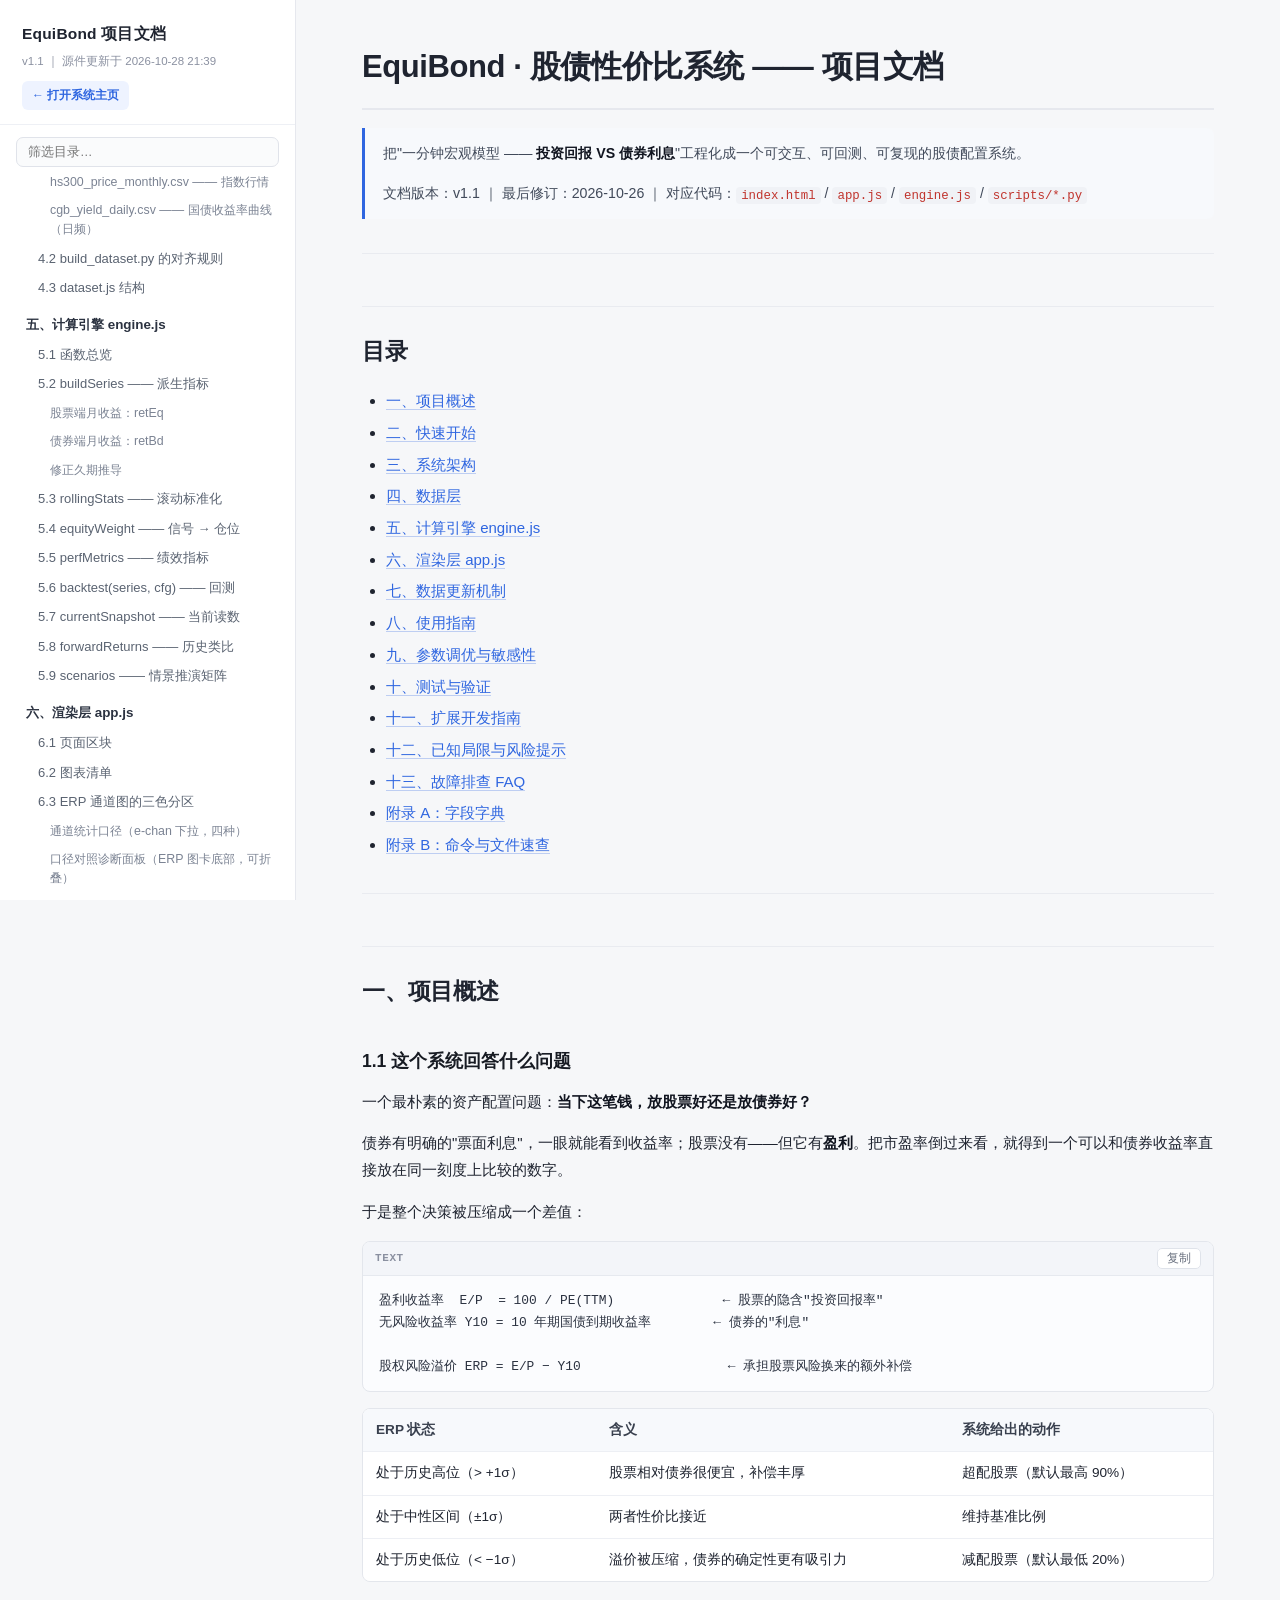
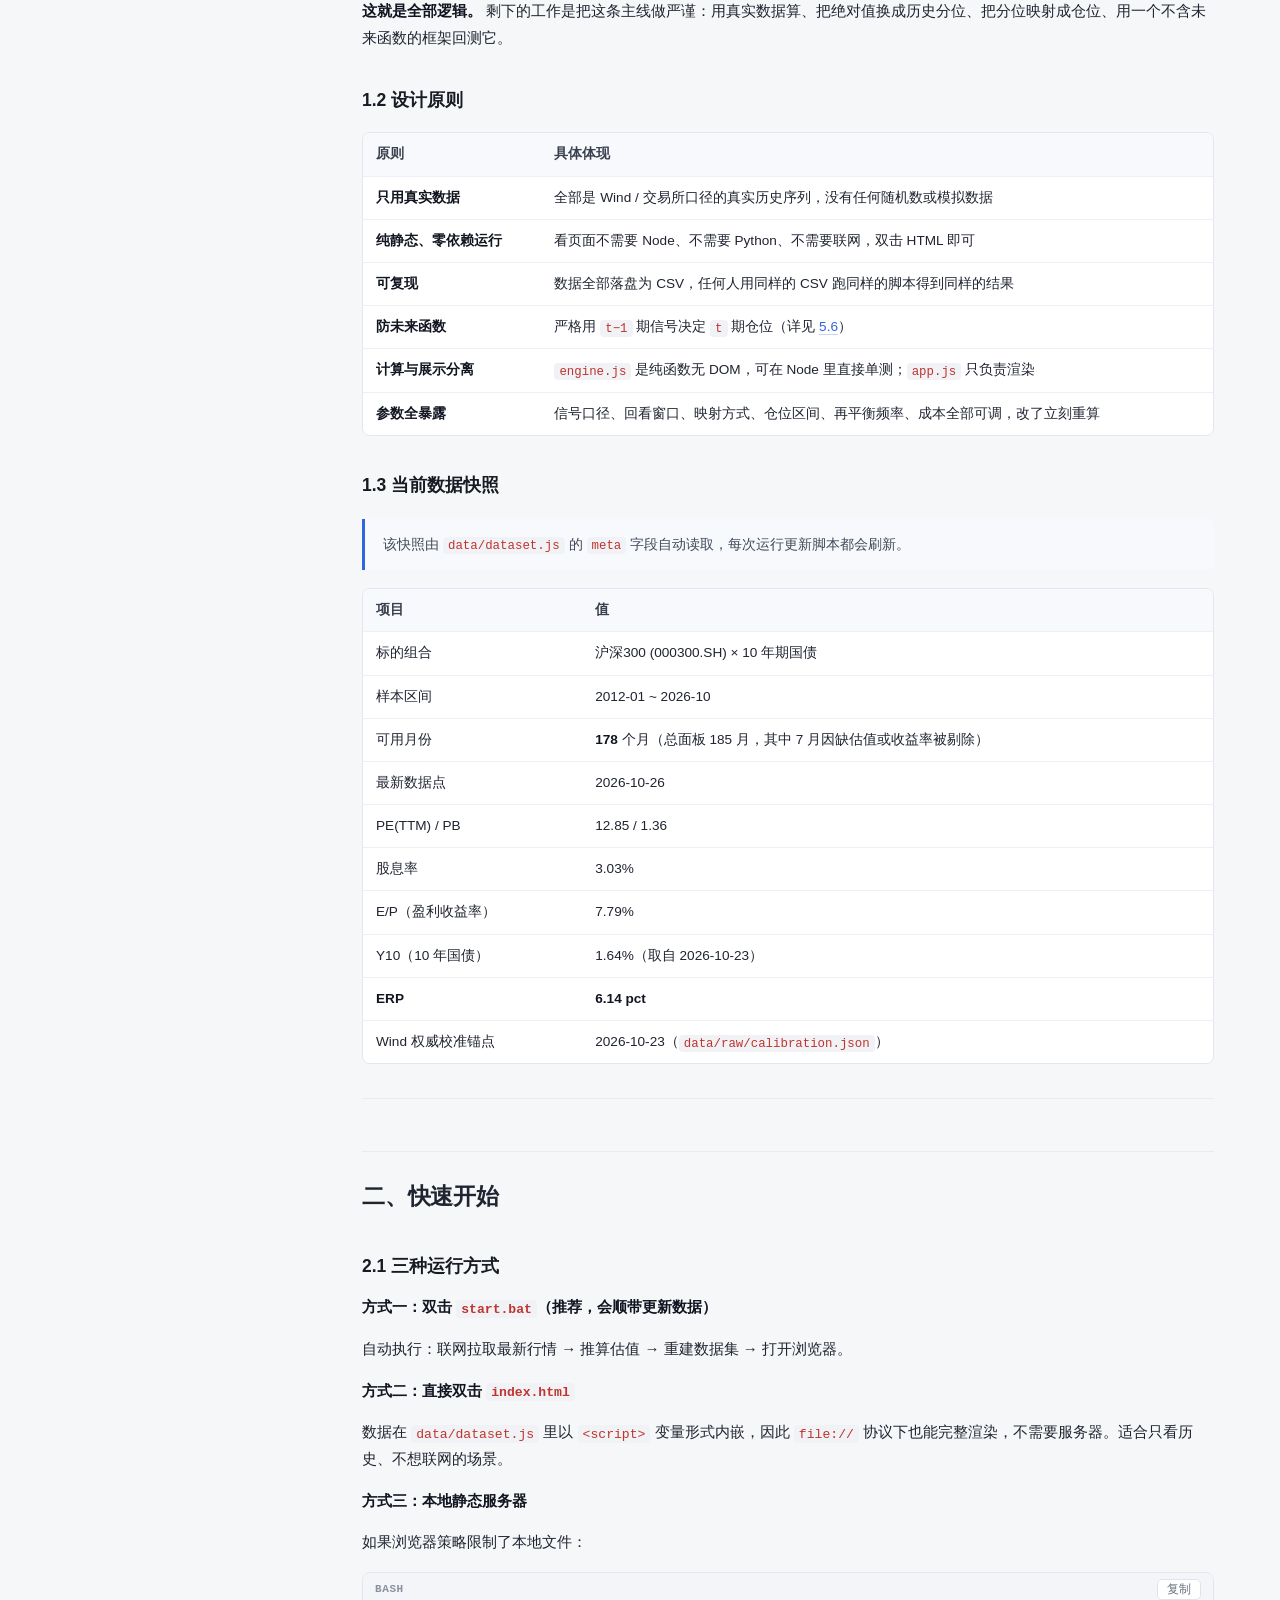
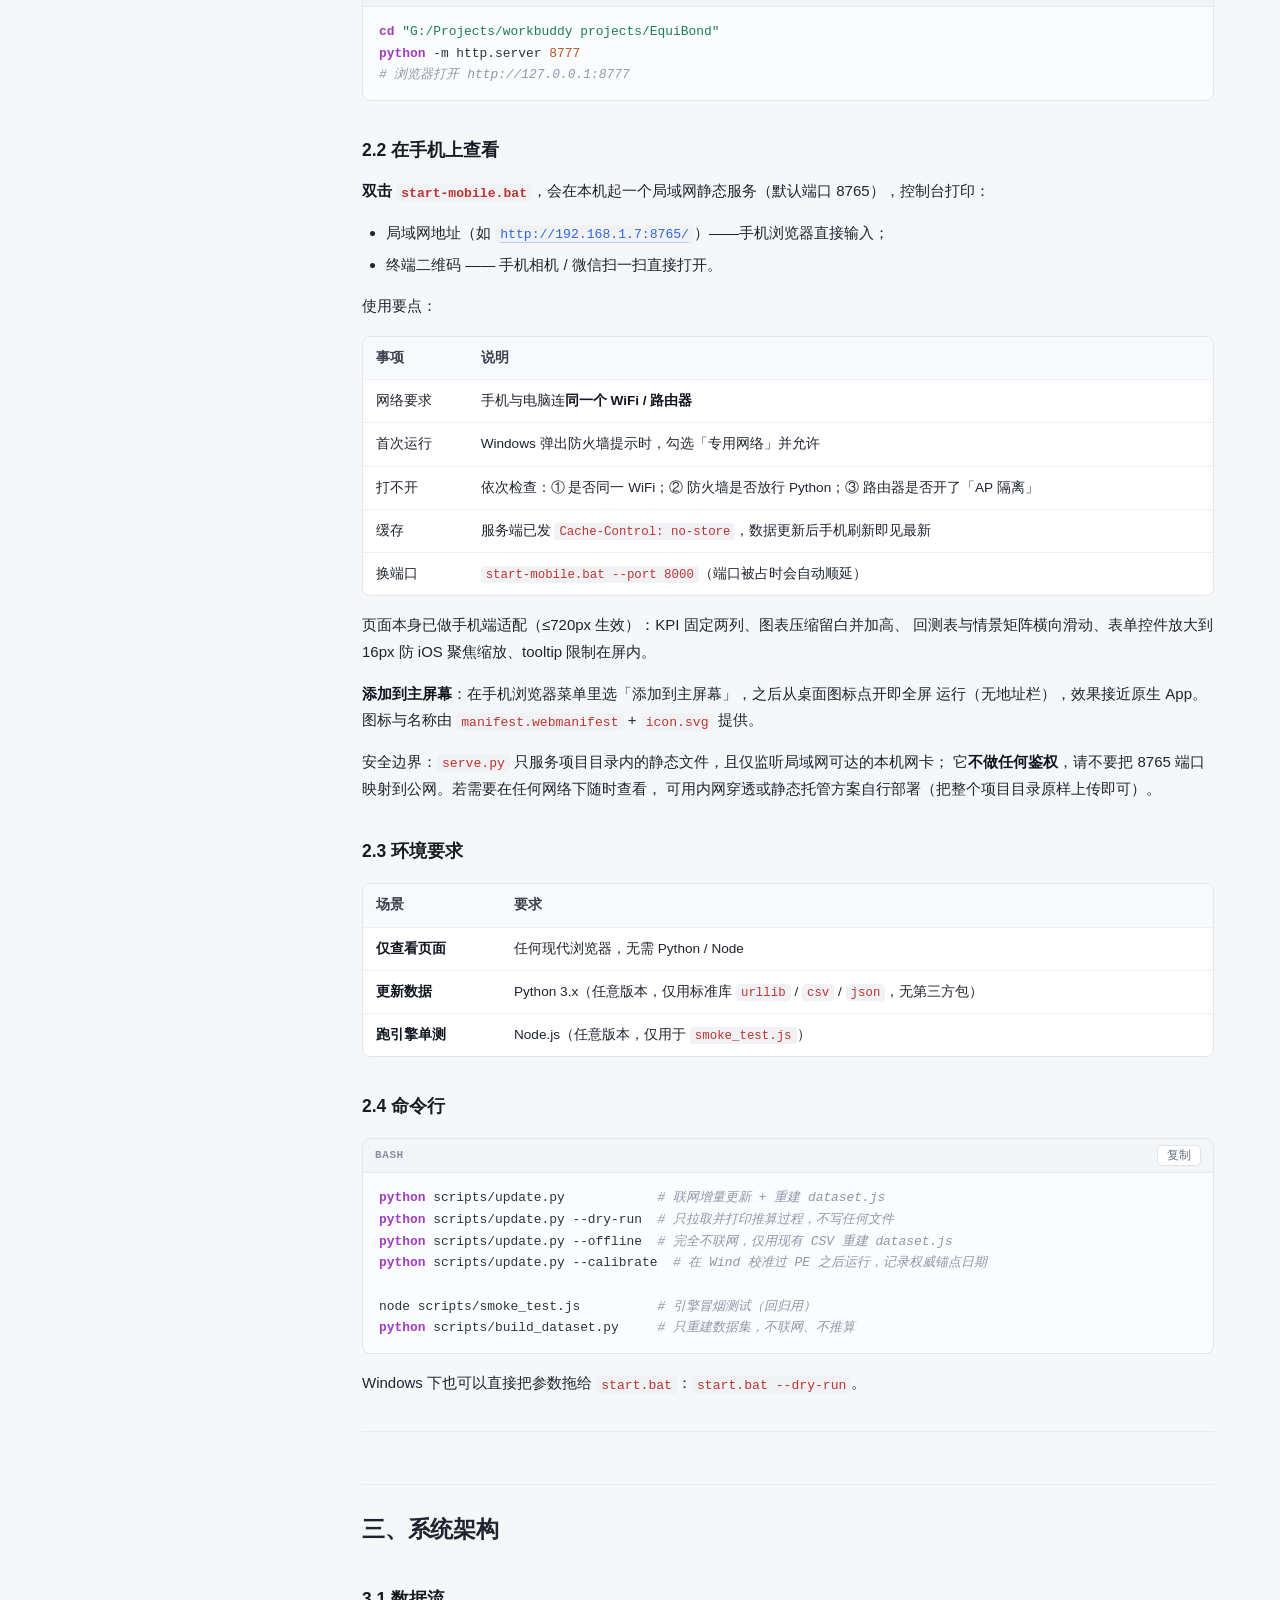
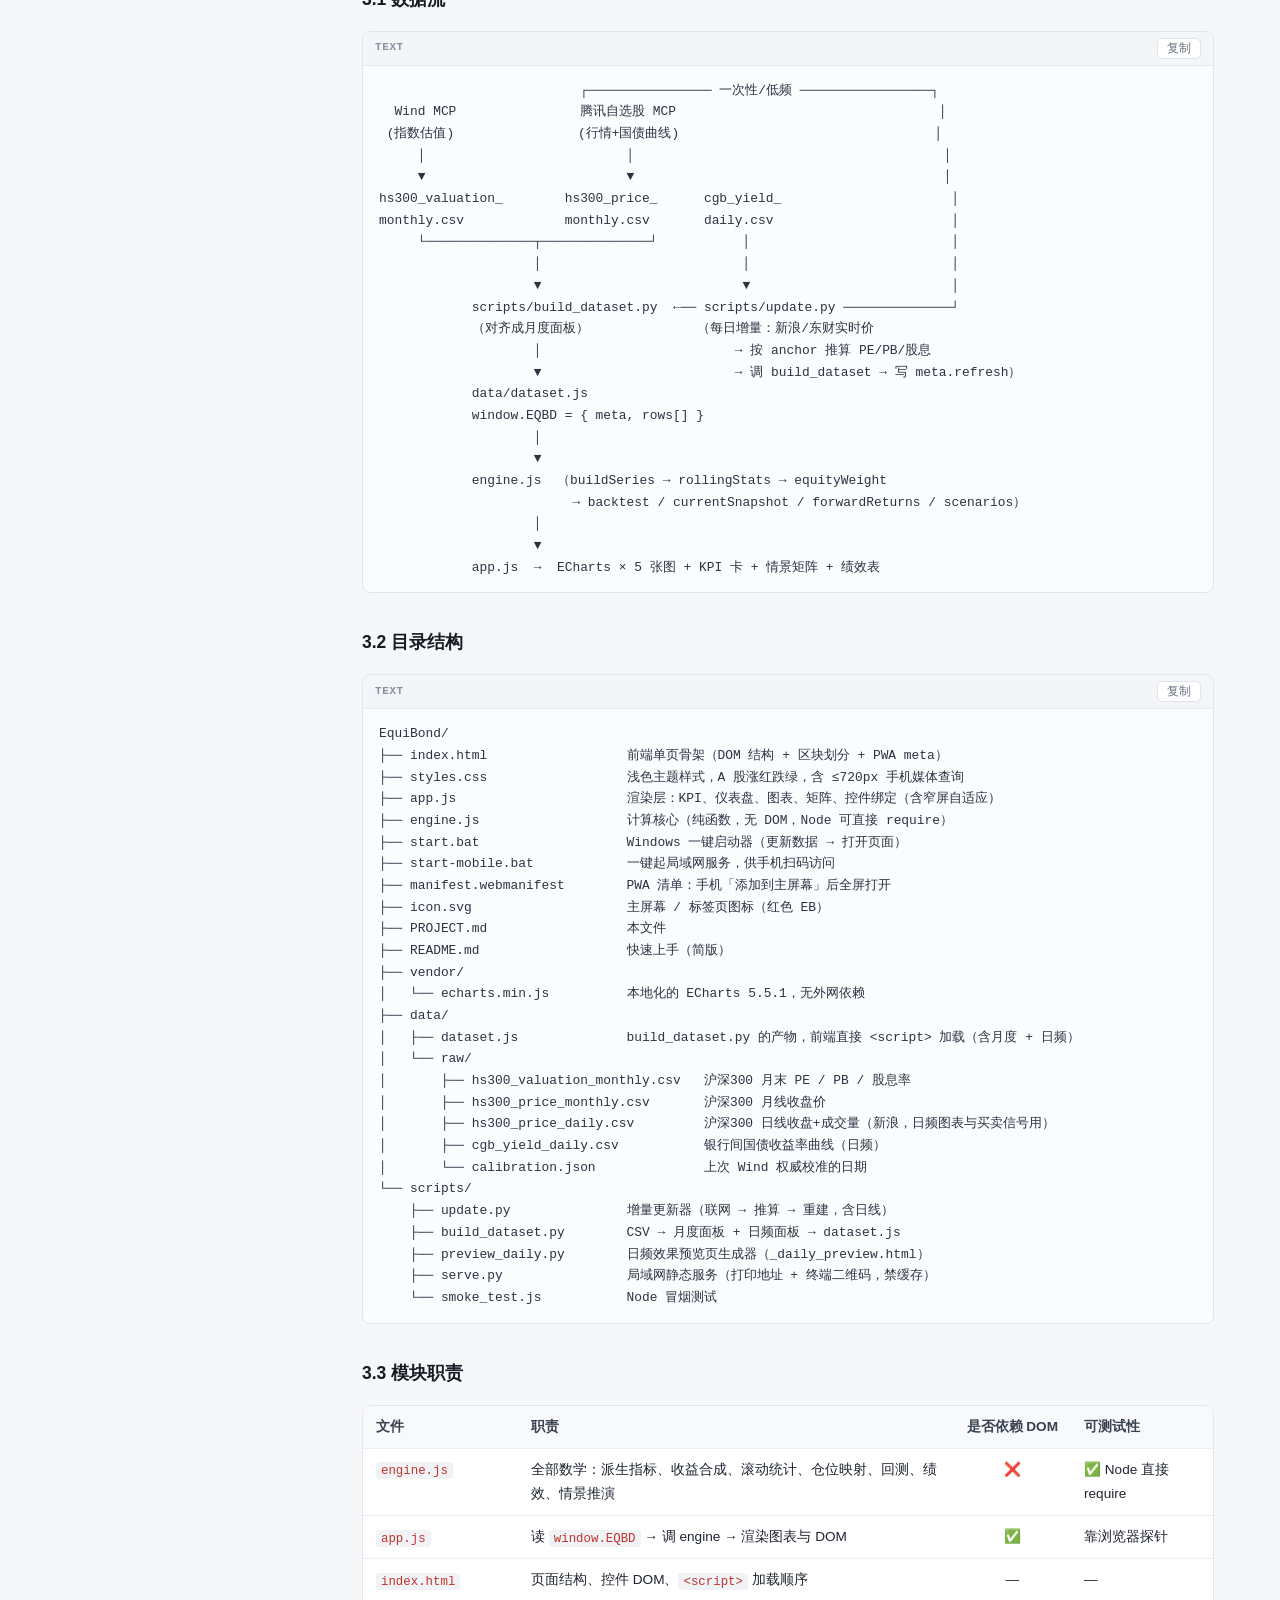
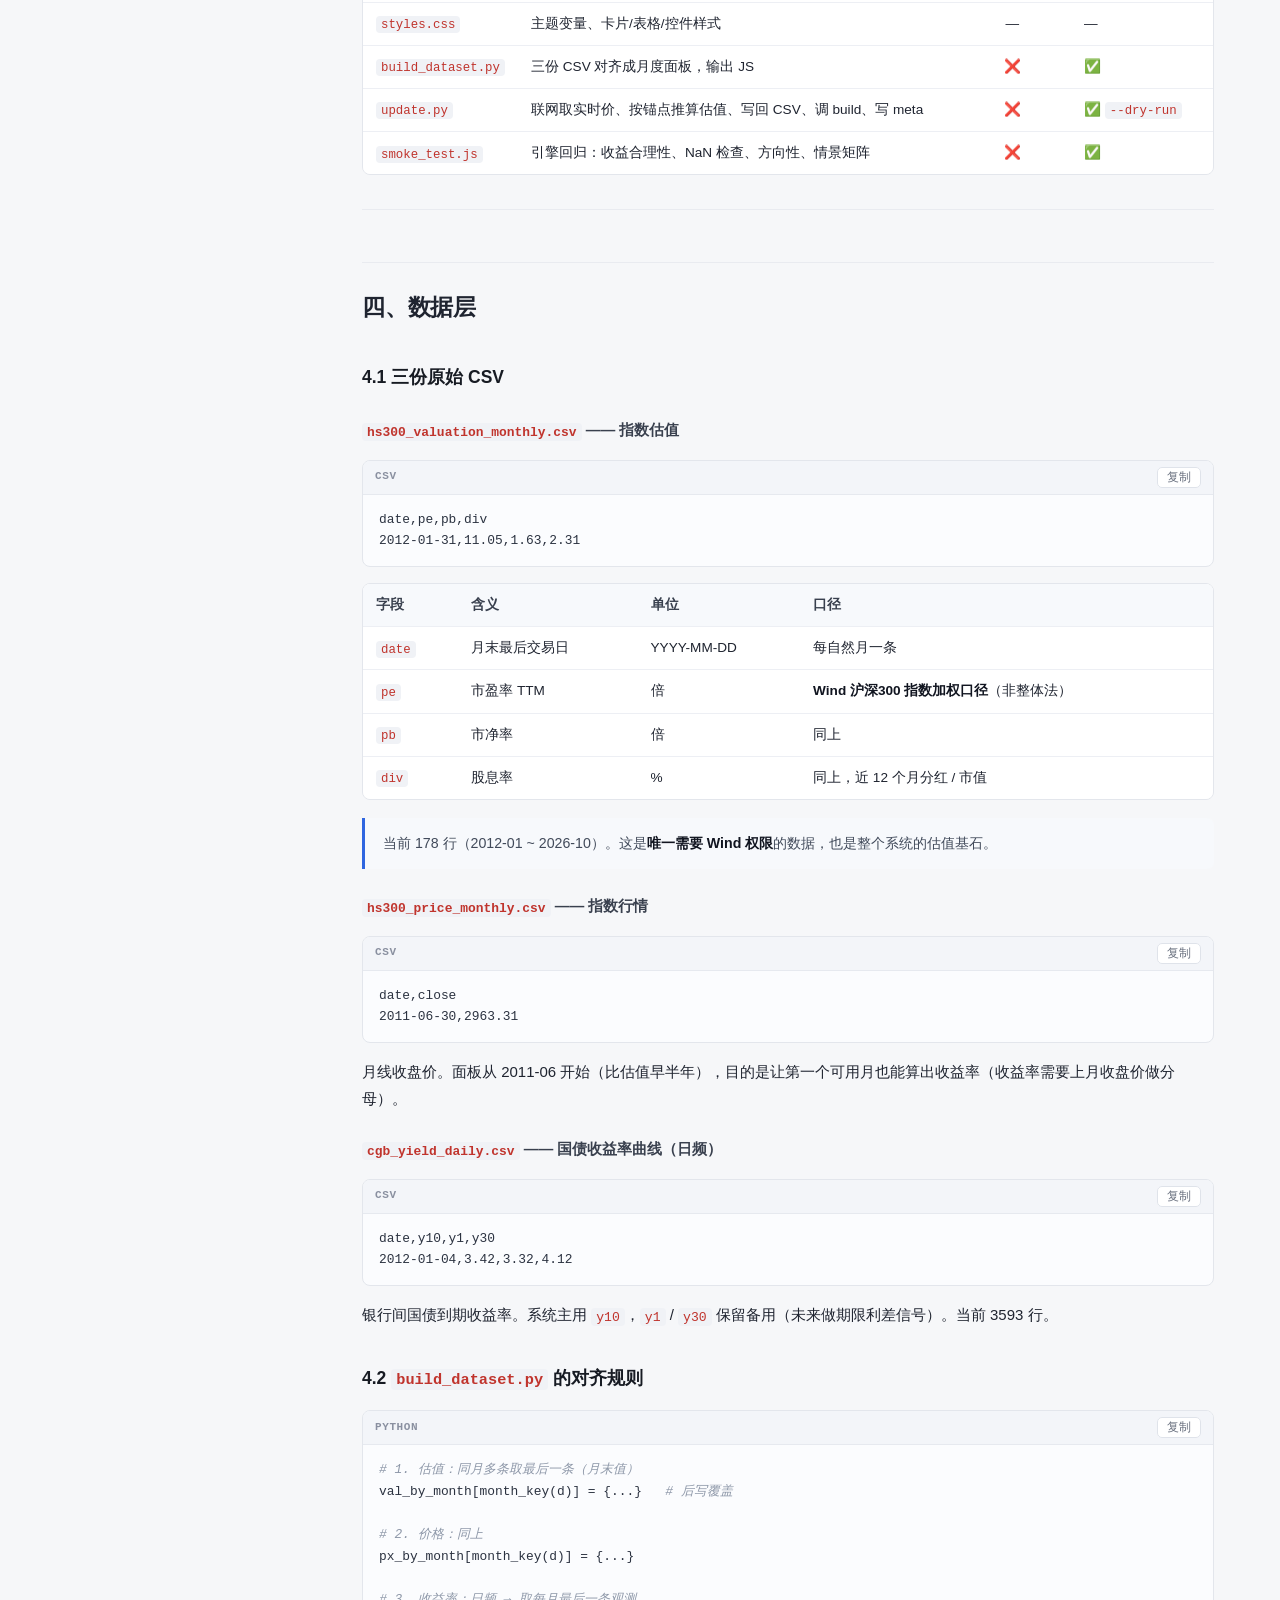
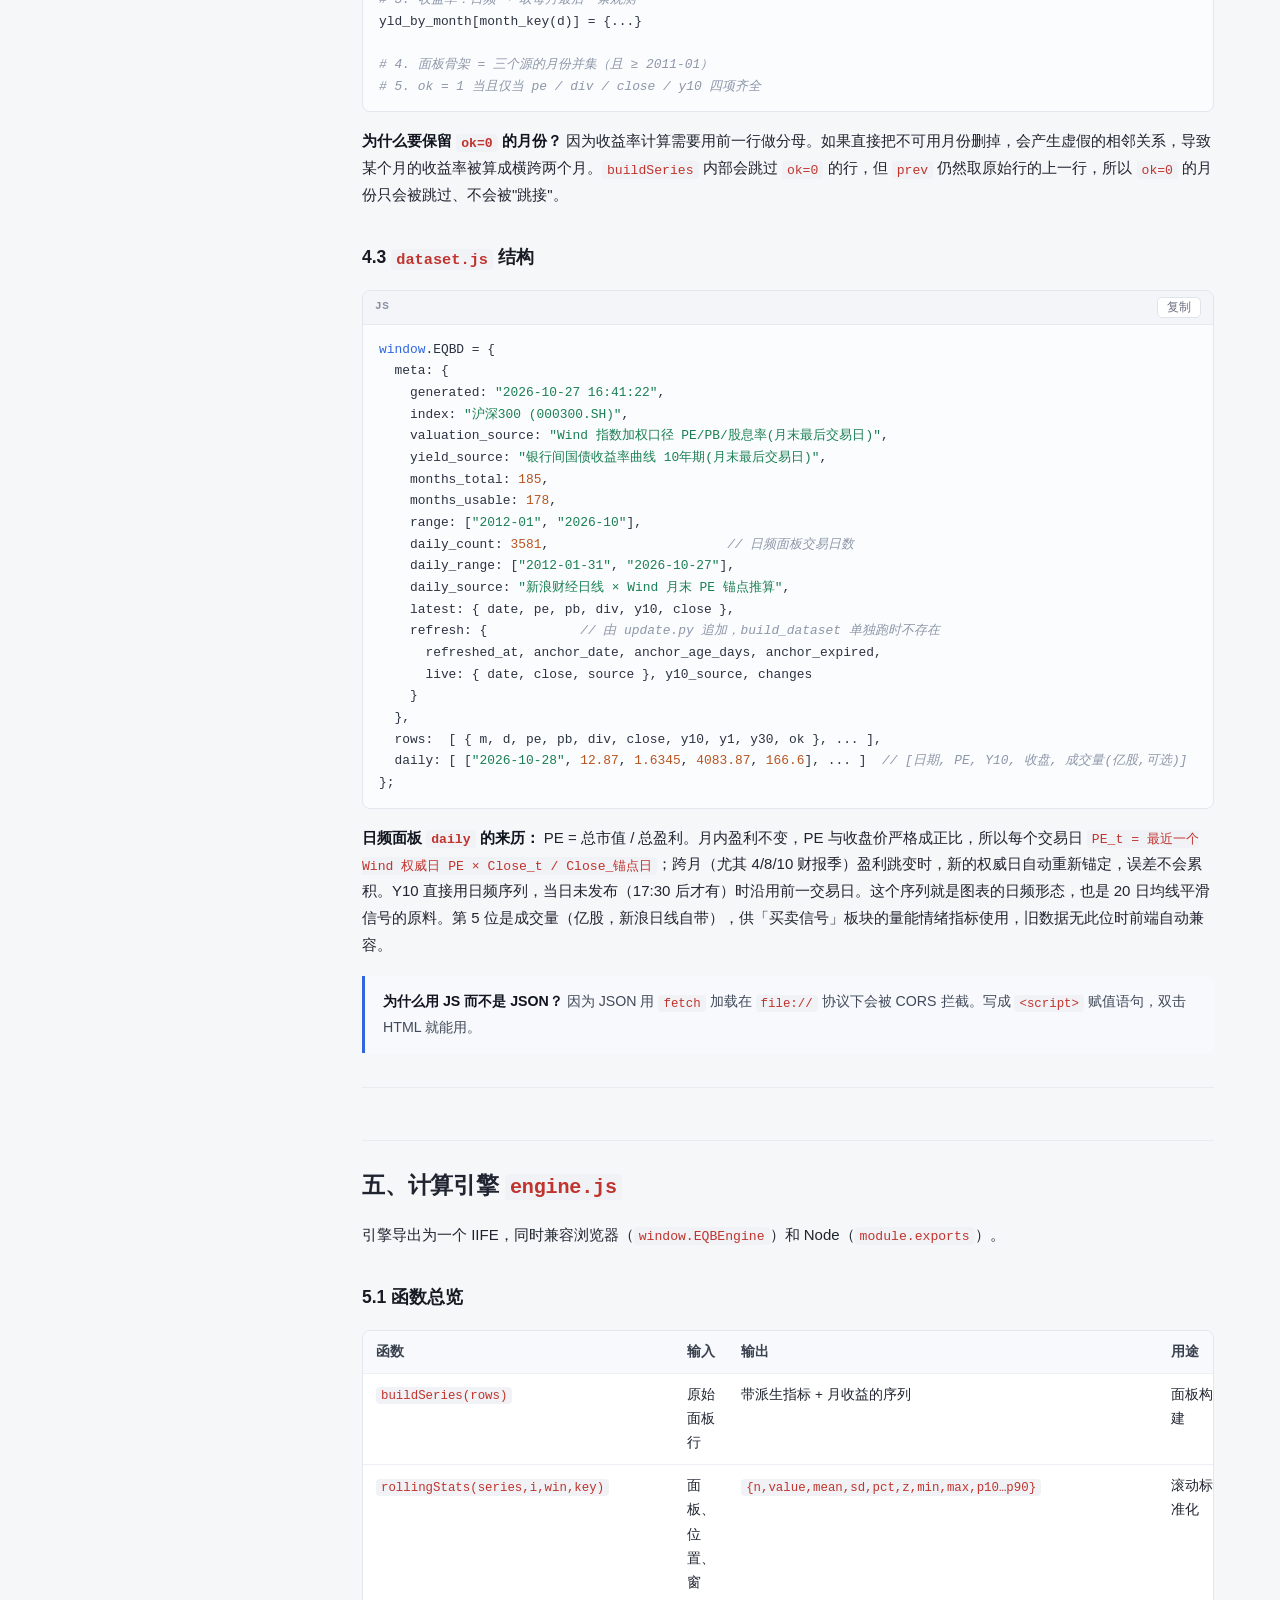
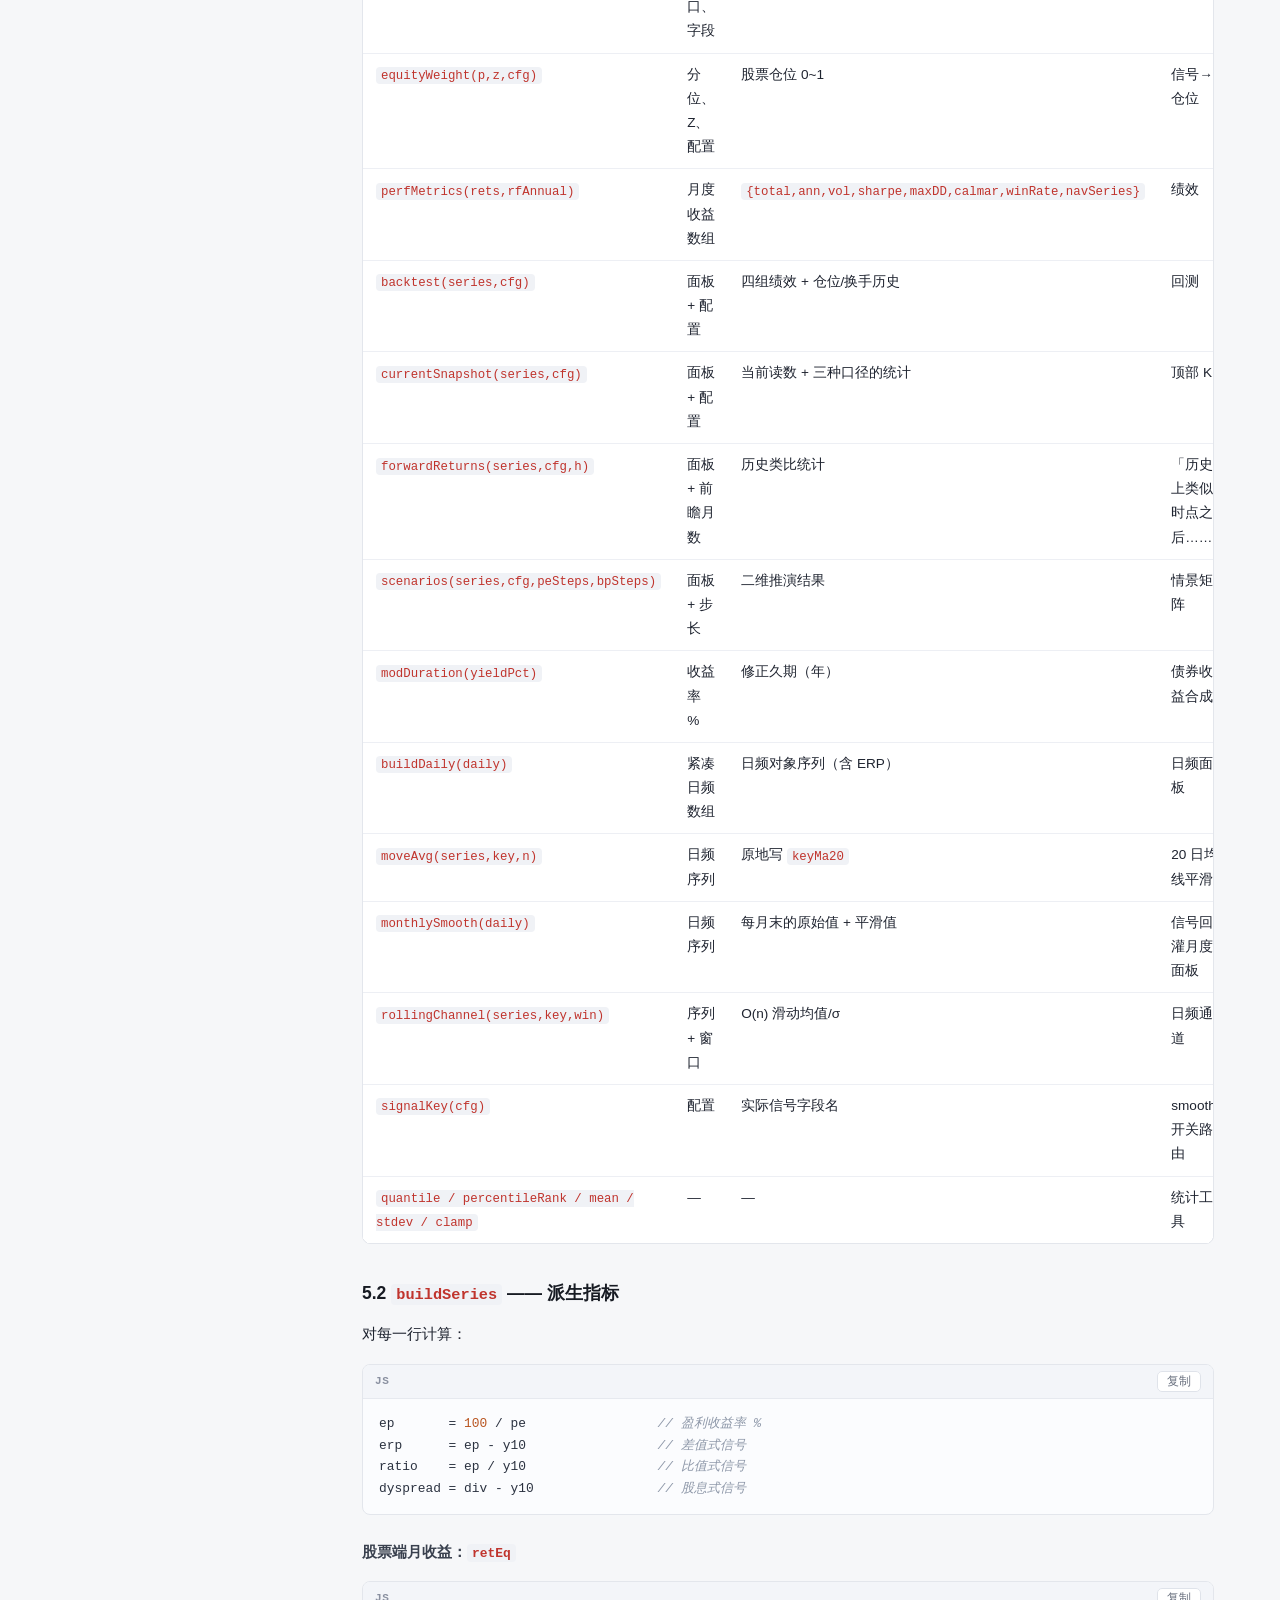
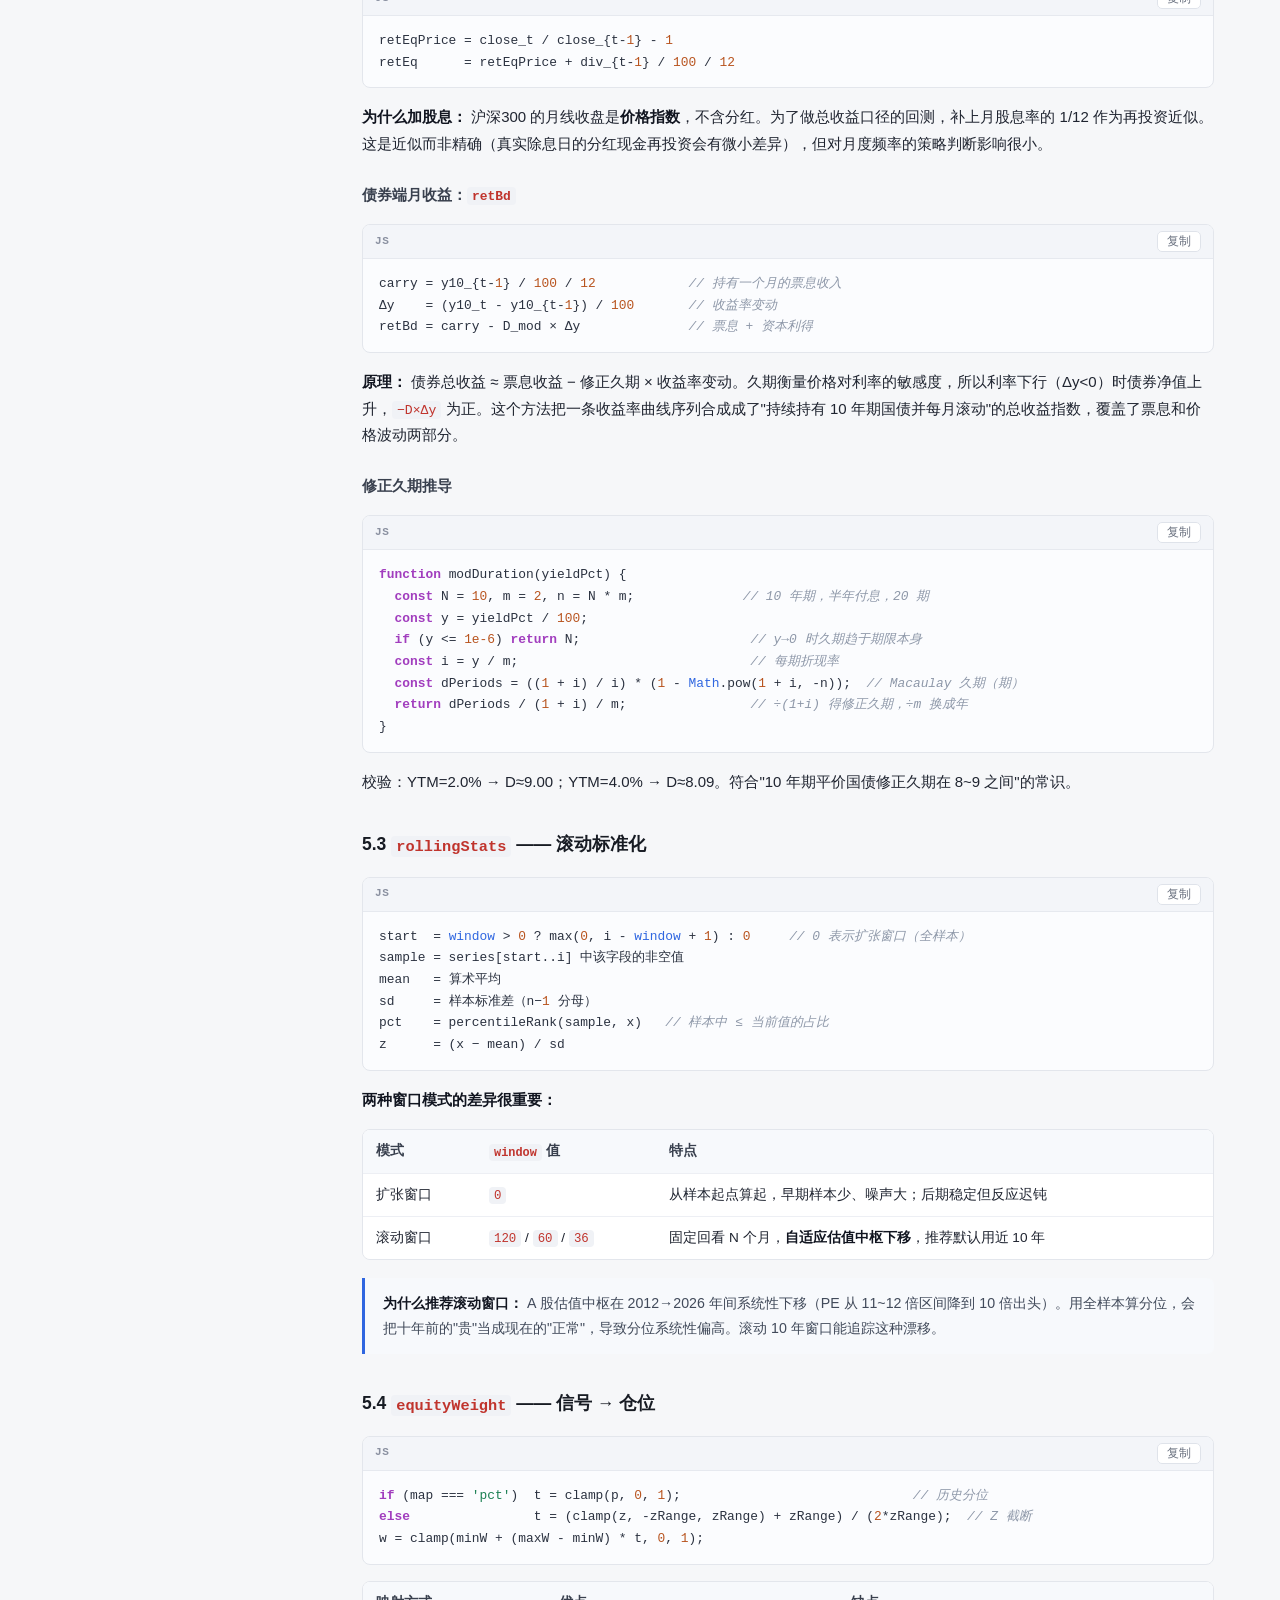
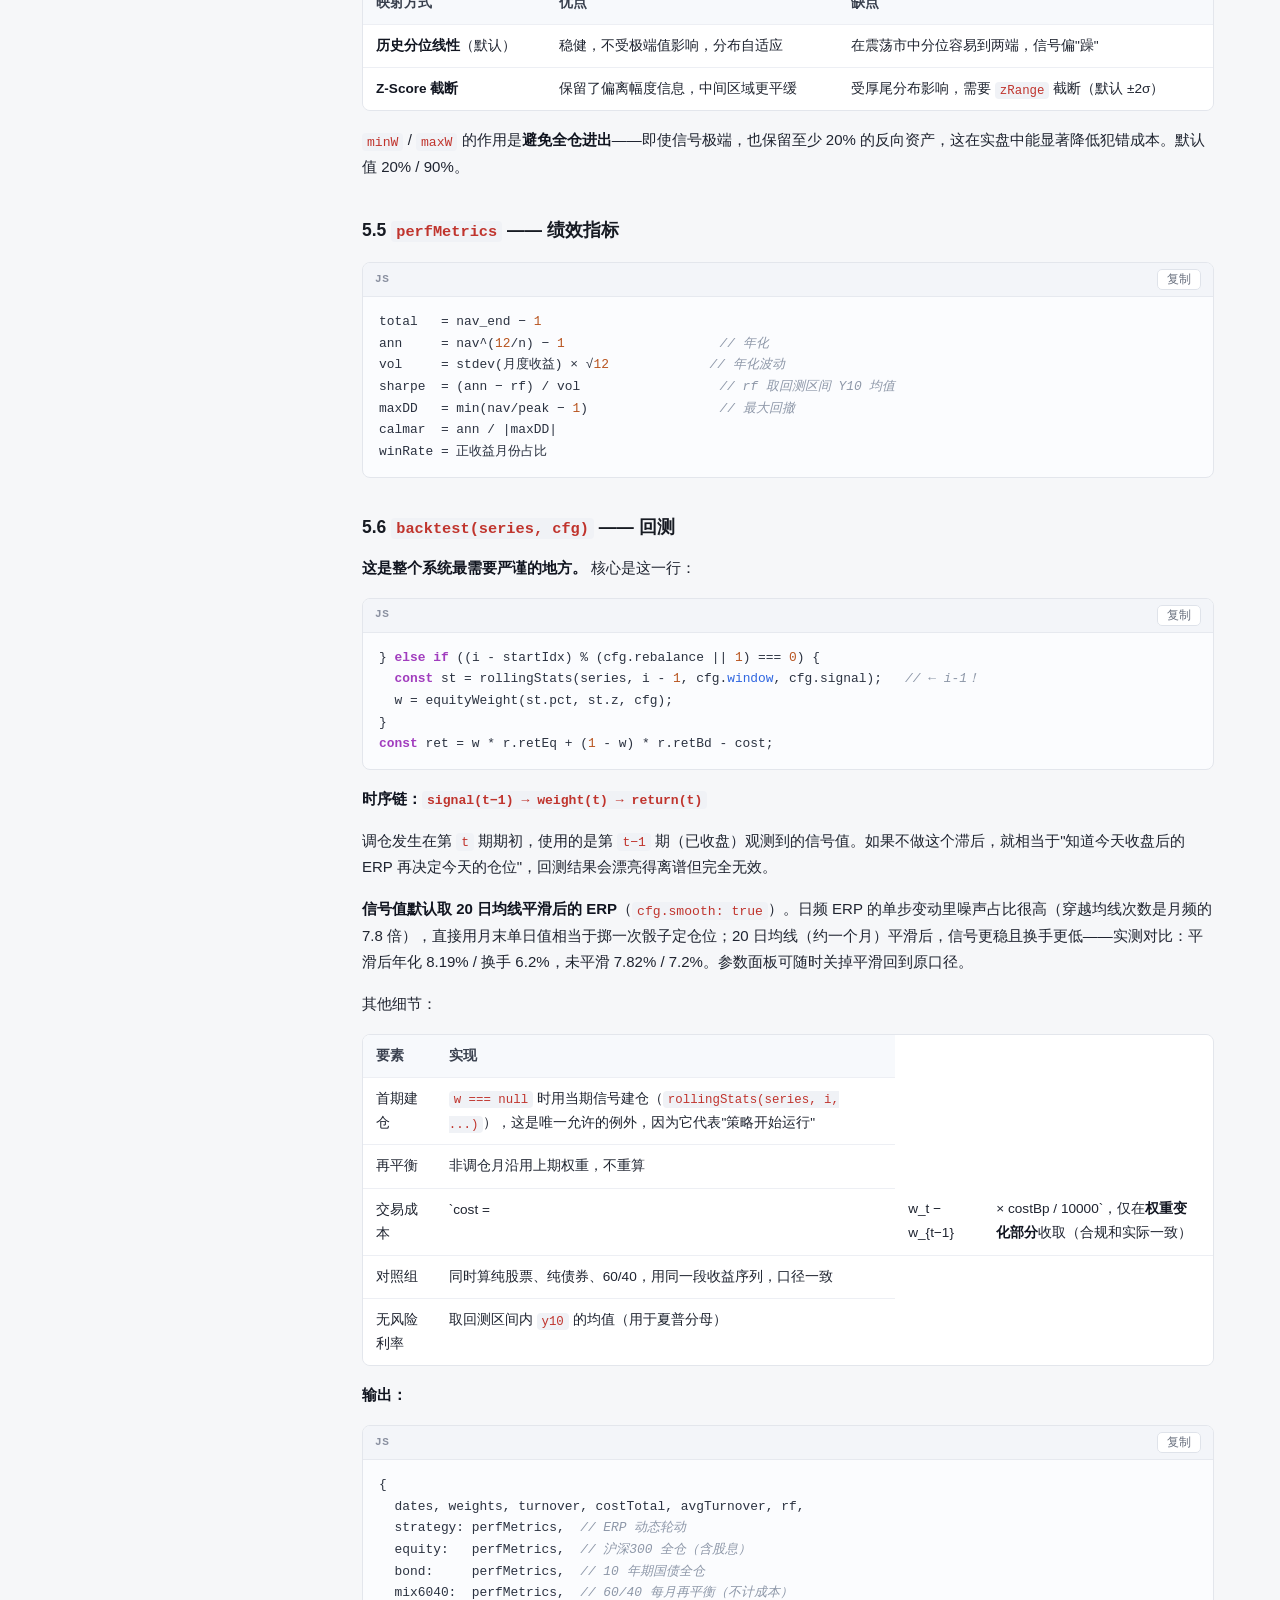
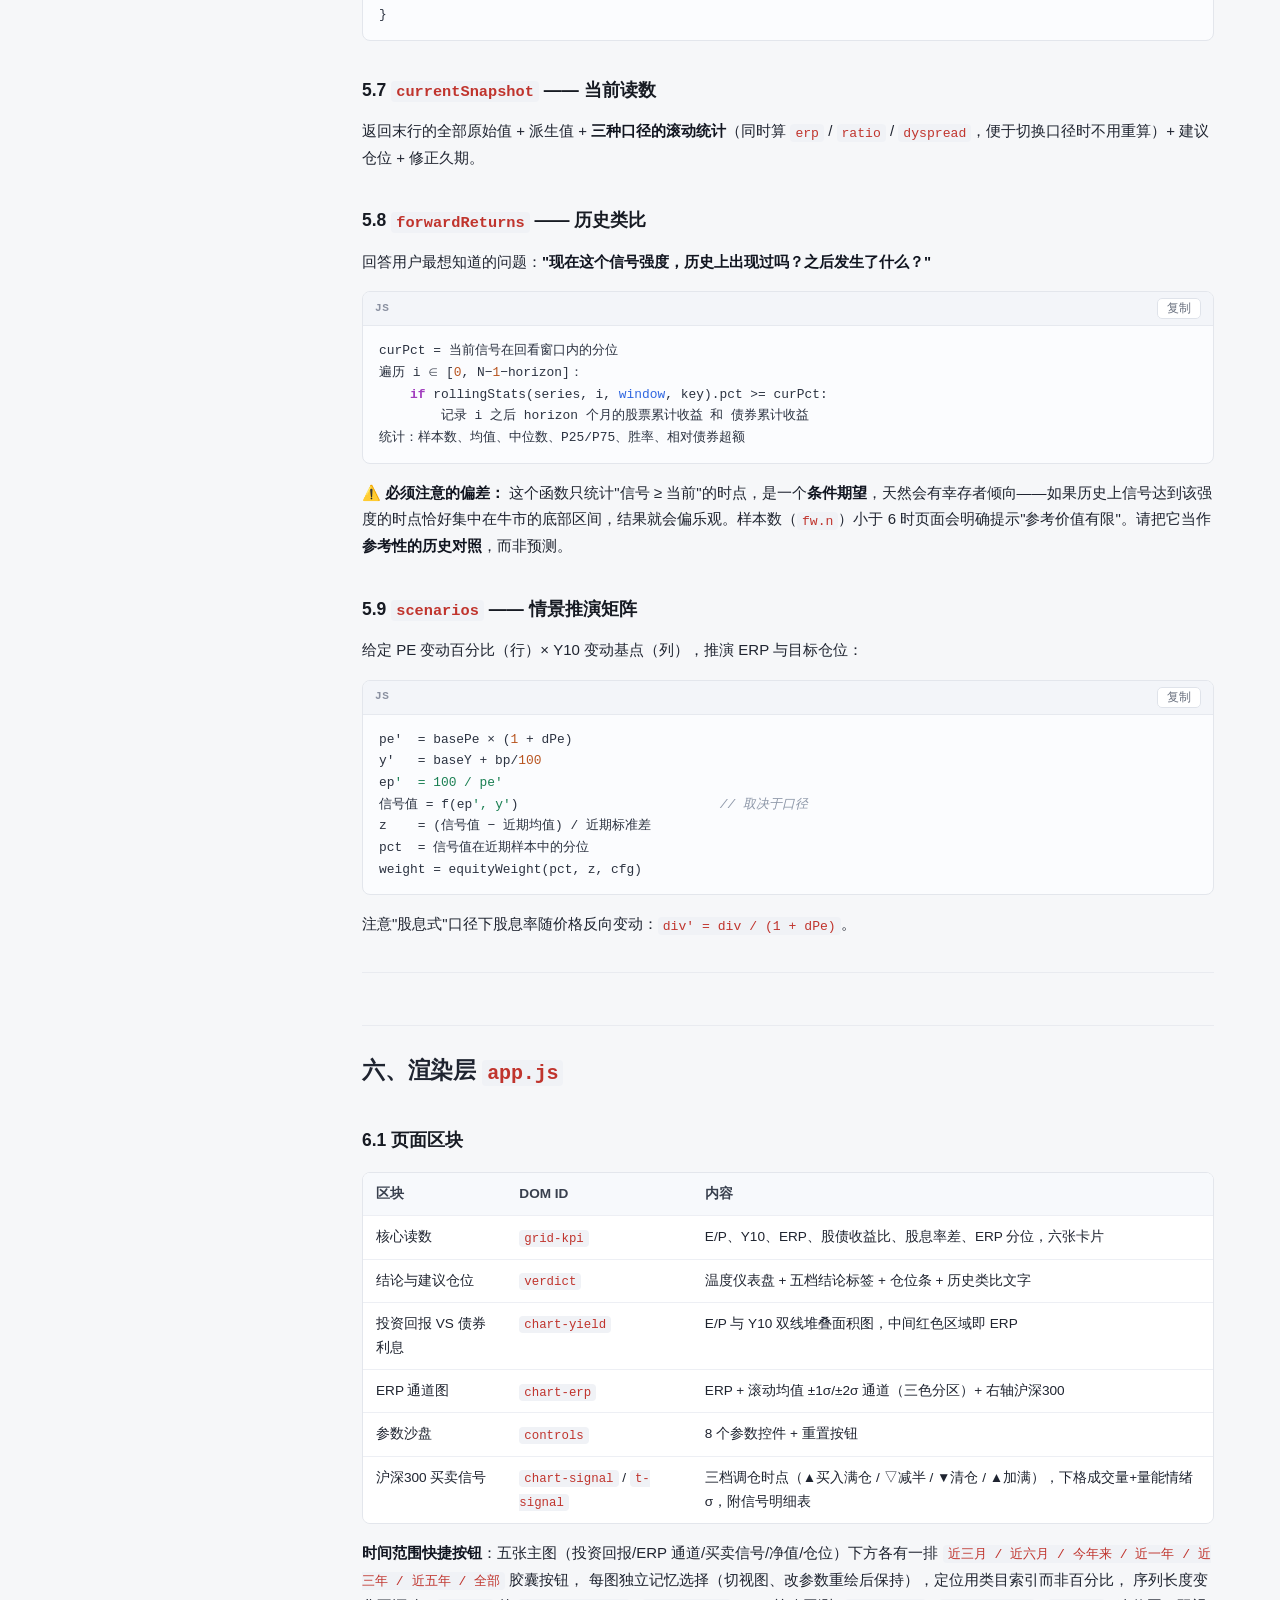
==== commit 4f6d0239: "feat: 信号加连续 2 月确认期 + 稳健性体检上线 - engine.js tierSignals: 目标档位连续 2 个月不变才执行, 滤单月噪音   (21→11 信号, 年化 9.12%→" ====
--- a/PROJECT.html
+++ b/PROJECT.html
@@ -152,7 +152,7 @@
 <nav id="side">
   <div class="brand">
     <b>EquiBond 项目文档</b>
-    <span>v1.1 ｜ 源件更新于 2026-10-28 21:22</span>
+    <span>v1.1 ｜ 源件更新于 2026-10-28 21:39</span>
     <a class="home" href="index.html">&larr; 打开系统主页</a>
   </div>
   <input id="tocsearch" placeholder="筛选目录…" autocomplete="off">
@@ -378,7 +378,7 @@
 信号值 = f(ep<span class="tk-s">', y'</span>)                          <span class="tk-c">// 取决于口径</span>
 z    = (信号值 − 近期均值) / 近期标准差
 pct  = 信号值在近期样本中的分位
-weight = equityWeight(pct, z, cfg)</code></pre></div><p>注意&quot;股息式&quot;口径下股息率随价格反向变动：<code>div' = div / (1 + dPe)</code>。</p><hr><h2 id="六渲染层-appjs">六、渲染层 <code>app.js</code></h2><h3 id="61-页面区块">6.1 页面区块</h3><div class="table-wrap"><table><thead><tr><th>区块</th><th>DOM ID</th><th>内容</th></tr></thead><tbody><tr><td>核心读数</td><td><code>grid-kpi</code></td><td>E/P、Y10、ERP、股债收益比、股息率差、ERP 分位，六张卡片</td></tr><tr><td>结论与建议仓位</td><td><code>verdict</code></td><td>温度仪表盘 + 五档结论标签 + 仓位条 + 历史类比文字</td></tr><tr><td>投资回报 VS 债券利息</td><td><code>chart-yield</code></td><td>E/P 与 Y10 双线堆叠面积图，中间红色区域即 ERP</td></tr><tr><td>ERP 通道图</td><td><code>chart-erp</code></td><td>ERP + 滚动均值 ±1σ/±2σ 通道（三色分区）+ 右轴沪深300</td></tr><tr><td>参数沙盘</td><td><code>controls</code></td><td>8 个参数控件 + 重置按钮</td></tr><tr><td>沪深300 买卖信号</td><td><code>chart-signal</code> / <code>t-signal</code></td><td>三档调仓时点（▲买入满仓 / ▽减半 / ▼清仓 / ▲加满），下格成交量+量能情绪 σ，附信号明细表</td></tr></tbody></table></div><p><strong>时间范围快捷按钮</strong>：五张主图（投资回报/ERP 通道/买卖信号/净值/仓位）下方各有一排 <code>近三月 / 近六月 / 今年来 / 近一年 / 近三年 / 近五年 / 全部</code> 胶囊按钮， 每图独立记忆选择（切视图、改参数重绘后保持），定位用类目索引而非百分比， 序列长度变化不漂移（<code>app.js</code> 的 <code>mountRangeBar</code> / <code>applyRange</code>）。 | 策略回测 | <code>chart-nav</code> / <code>chart-alloc</code> / <code>t-perf</code> | 净值图（双视图）+ 仓位曲线 + 绩效对比表 | | 情景推演矩阵 | <code>t-matrix</code> | 7×7 热力表格 | | 模型说明 | <code>note-grid</code> | 4 张说明卡 + 免责声明 |</p><h3 id="62-图表清单">6.2 图表清单</h3><p><code>chart-yield</code> 与 <code>chart-erp</code> <strong>均已日频化</strong>（约 3,580 个交易日，月频自动退化兜底），底部带 dataZoom 可缩放近看任意时段。</p><div class="table-wrap"><table><thead><tr><th>图表</th><th>类型</th><th>关键设计</th></tr></thead><tbody><tr><td><code>gauge</code></td><td>仪表盘</td><td>0~100 映射 ERP 分位，指针颜色随区间变化</td></tr><tr><td><code>chart-yield</code></td><td>双线堆叠面积 + 右轴</td><td><strong>日频</strong>：蓝线 Y10 + 红色填充区 = ERP，虚线标注当前 ERP 值；<strong>右轴对数轴实线叠加沪深300</strong></td></tr><tr><td><code>chart-erp</code></td><td>双轴 + 堆叠通道</td><td><strong>日频</strong>：左轴 ERP（红色）+ <strong>20 日均线（深蓝，仓位信号实际用的平滑值）</strong> + ±σ 三色通道；<strong>右轴对数轴实线叠加沪深300</strong></td></tr><tr><td><code>chart-signal</code></td><td>双 grid + scatter 标记</td><td>上格：沪深300 日线 + 60 日线 + ▲买/▽减半/▼卖标记（<code>labelLayout.hideOverlap</code> 防密集区标签重叠）；下格：成交量柱 + 20 日对数成交量 z-score（紫线，±2σ 虚线参考）；双 grid 共享 dataZoom；下方时间范围快捷按钮</td></tr></tbody></table></div><p><strong>买卖信号规则（三档调仓）</strong>（<code>engine.tierSignals</code>，对照回测见 <code>scripts/freq_test2.js</code>）：</p><ul class="lvl0"><li><strong>▲ 买入</strong>：信号分位 ≥ 60% 满仓（估值给方向即动手，不等趋势——否则踏空底部第一段）</li><li><strong>▽ 减半</strong>：分位 ≤ 50%（估值走弱），或 分位 ≤ 65% 且（收盘跌破 60 日线 / 成交量天量 &gt;1.5σ） —— 趋势或情绪预警先降风险，不必等到彻底转空</li><li><strong>▼ 清仓</strong>：分位 ≤ 30%</li><li><strong>▲ 加满</strong>：减半后估值修复（分位 &gt; 65%，或回到 50% 上方且趋势修复）即恢复满仓</li><li>月末评估、次月生效；每期独立重算目标档位（0 / 0.5 / 1），无迟滞项</li><li>演进：v1 纯估值档位（7 信号，卖太早）→ v2 估值买+60日线确认卖（5 信号，间隔 44 个月太稀） → v3 三档调仓（21 信号，约 8.5 个月一次，年化 9.12%/夏普 0.70/回撤 −18.6%， 对照基准满仓 6.15%/−39.6%）。阈值放宽不增加信号（瓶颈在卖出门槛卡死状态机）， 纯趋势金叉死叉 48 个信号但噪音过多（年化 6.65%）均被否决。</li><li>成交量情绪 = 20 日<strong>对数</strong>成交量 z-score（取对数因为成交量右偏），&gt;+1.5σ 天量参与减半预警，−2σ 地量多现于底部附近。 | <code>chart-nav</code> | 多线 + dataZoom | 支持「相对沪深300」/「净值（对数）」双视图（月度回测口径） | | <code>chart-alloc</code> | 阶梯面积图 | 股票仓位历史，<code>step: 'end'</code> 体现&quot;持有整月&quot;（月度） |</li></ul><p><strong>为什么图表日频、回测月度？</strong> 日频 ERP 的标准差与月频完全一致（实测 1.23 vs 1.22），不改变&quot;贵/便宜&quot;判断，但能把月内走势补全；而日频裸调仓的穿越次数是月频的 7.8 倍，按双边 10bp 估算年摩擦成本 1.28%（月频仅 0.16%）。所以展示用日频看信息，决策与回测仍按月（信号值取 20 日均线平滑）。</p><h3 id="63-erp-通道图的三色分区">6.3 ERP 通道图的三色分区</h3><div class="table-wrap"><table><thead><tr><th>区域</th><th>颜色</th><th>透明度</th><th>含义</th></tr></thead><tbody><tr><td>高于 +1σ</td><td>红 <code>#d1362d</code></td><td>.20</td><td>股票偏便宜（ERP 厚）</td></tr><tr><td>±1σ 之间</td><td>灰 <code>#8e97a6</code></td><td>.10</td><td>中性</td></tr><tr><td>低于 −1σ</td><td>绿 <code>#12a05c</code></td><td>.16</td><td>股票偏贵（ERP 薄）</td></tr></tbody></table></div><blockquote><p><strong>实现坑（重要）：</strong> ECharts 的堆叠面积图中，第一个系列的 <code>areaStyle</code> 填充是<strong>从坐标轴 0 点开始</strong>的。所以必须有一个透明的 <code>base</code> 系列先把堆叠起点抬到 <code>mean − 2σ</code>，否则最低那段的颜色会一路铺到图表底部。系列顺序为：<code>base(透明) → −2σ~−1σ → ±1σ(双倍高度) → +1σ~+2σ</code>。修改这张图时务必核对 <code>series</code> 数量（σ 口径 9 个 / 分位口径 7 个）与 <code>stack: 'b'</code> 分组。</p></blockquote><h4 id="通道统计口径e-chan-下拉四种">通道统计口径（<code>e-chan</code> 下拉，四种）</h4><div class="table-wrap"><table><thead><tr><th>口径</th><th>均线/σ 来源</th><th>特点</th><th>能否实盘</th></tr></thead><tbody><tr><td>滚动均值 ±σ（默认）</td><td>跟随「标准化回看窗口」</td><td>通道自适应漂移，与回测口径一致</td><td>✅</td></tr><tr><td>全样本累计 ±σ</td><td>截至当月的扩张窗口</td><td>早期与滚动一致，后期趋平滑</td><td>✅</td></tr><tr><td>固定全样本 ±σ</td><td><strong>用完整历史一次性算出</strong>（mean=5.33 / sd=1.21）</td><td>轨道水平，与大顶大底重合度最高（2014 峰 z=+2.32，2015/2018/2021 谷 z=−2.48/−2.30/−2.06）</td><td>❌ 含未来数据，仅复盘对照；页面标注红色警告</td></tr><tr><td>滚动分位带 P10–P90</td><td>滚动分位数（窗口取 max(回看窗口, 60)）</td><td>对极值稳健，不依赖正态假设</td><td>✅</td></tr></tbody></table></div><blockquote><p>为什么别人的图&quot;均线 ±2σ 与高低点重合度很高&quot;？通常是固定全样本/超长窗口统计 + 周频数据（2005 年起约 1100 个点，含 2008/2011 超级极值把 σ 撑大）。视觉上贴合，但本质是把未来数据画进了轨道——本系统把它作为一个<strong>可切换的对照口径</strong>保留，并用红色警告标明不可用作信号。</p></blockquote><h4 id="口径对照诊断面板erp-图卡底部可折叠">口径对照诊断面板（ERP 图卡底部，可折叠）</h4><p>用于回答&quot;<strong>为什么我的图和别人不一样</strong>&quot;。同一时点、同一指数，换个统计口径当前位置就能差出 1 个 σ 以上，面板把差异摊开成三块：</p><ol class="lvl0"><li><strong>不同回看窗口对照表</strong>：7 种窗口 × (均值 / σ / 当前值 / Z-Score / 分位)，<strong>点击任意行即可把该窗口套用到全站</strong>（联动参数沙盘与回测）。关键规律：窗口越短，σ 越小，同样的读数 z 越极端——例如 2026-10 的 ERP 6.11，在近 1 年窗口下 z=+2.26，近 3 年只有 +0.43。</li><li><strong>数据延迟对照表</strong>：模拟&quot;对方的图截止在 1/2/3/6/9/12 个月前&quot;，列出当时的读数与当时口径下的 z。<strong>这是最常见的差异来源</strong>：2026 年 6~10 月沪深300 回调 17.8%，ERP 从 5.16 抬到 6.11——截止在 2026-04 的图 z 恰好 = 0.00（贴着均线），而更新到 10 月就是 +0.98。</li><li><strong>外部读数反推</strong>：把别人图上的当前值填进来，实时算出它在各窗口下的 z，并把差异换算成两个物理来源——&quot;对方 Y10 ≈ 多少&quot;或&quot;对方 PE ≈ 多少（±百分之几）&quot;，用于快速判断差异是收益率口径还是估值口径造成的。</li></ol><blockquote><p><strong>注意</strong>：<code>wind-finance</code> 已于 2026-10-26 逐位校验（4/30 PE 14.6355、6/30 14.5066、9/30 13.1796、10/23 12.8222，与本地序列全部一致），本站数据本身无系统性偏差。此外 z 对加减性偏差天然免疫（均值同移），所以&quot;别人用的 10Y 收益率比我们高 0.5pct&quot;这类<strong>平移</strong>根本解释不了 z 的差异；能解释的是<strong>截止时点</strong>和<strong>窗口长度</strong>。</p></blockquote><h3 id="64-净值图双视图">6.4 净值图双视图</h3><p><strong>为什么需要：</strong> 绝对净值从 1 涨到 3.5，四条曲线在图上挤成一条带，看不出相对表现。</p><div class="table-wrap"><table><thead><tr><th>视图</th><th>计算</th><th>纵轴跨度</th></tr></thead><tbody><tr><td><strong>相对沪深300</strong>（默认）</td><td><code>(策略净值 / 沪深300净值 − 1) × 100</code></td><td>约 −52% ~ +23%</td></tr><tr><td>净值（对数）</td><td>原始净值，log 轴</td><td>1 ~ 3.5（对数刻度）</td></tr></tbody></table></div><p>相对视图中，沪深300 自身成为 0% 基准虚线，曲线在 0 轴上方 = 跑赢，下方 = 跑输，一目了然。</p><p>两张图都带 <code>dataZoom</code>：底部拖动滑块缩放，<strong>滚轮需要按住 Shift</strong> 才缩放（避免滚动页面时误触）。切换视图时会保留当前缩放位置。</p><h3 id="65-参数控件">6.5 参数控件</h3><div class="table-wrap"><table><thead><tr><th>控件</th><th>ID</th><th>取值</th><th>默认值</th><th>作用</th></tr></thead><tbody><tr><td>信号口径</td><td><code>c-signal</code></td><td><code>erp</code> / <code>ratio</code> / <code>dyspread</code></td><td><code>erp</code></td><td>用哪个指标当信号</td></tr><tr><td>标准化回看窗口</td><td><code>c-window</code></td><td>0 / 36 / 60 / 120 月</td><td>120（近 10 年）</td><td>滚动统计的样本长度</td></tr><tr><td>仓位映射方式</td><td><code>c-map</code></td><td><code>pct</code> / <code>z</code></td><td><code>pct</code></td><td>分位线性 or Z 截断</td></tr><tr><td>股票仓位下限</td><td><code>c-min</code></td><td>0~60%</td><td>20%</td><td><code>minW</code></td></tr><tr><td>股票仓位上限</td><td><code>c-max</code></td><td>50~100%</td><td>90%</td><td><code>maxW</code></td></tr><tr><td>再平衡频率</td><td><code>c-rebal</code></td><td>1 / 3 / 6 月</td><td>1</td><td><code>rebalance</code></td></tr><tr><td>单次交易成本</td><td><code>c-cost</code></td><td>0~100 bp</td><td>5</td><td><code>costBp</code></td></tr><tr><td>回测起点</td><td><code>c-start</code></td><td>面板索引</td><td>0</td><td><code>startIdx</code></td></tr><tr><td>恢复默认</td><td><code>c-reset</code></td><td>—</td><td>—</td><td>回到 <code>DEFAULTS</code></td></tr></tbody></table></div><p>上下限之间有互斥保护：调整一侧逼近另一侧时会自动推开 5 个百分点，防止 <code>minW &gt; maxW</code>。</p><p><strong>所有控件改动都会触发 <code>render()</code> 全量重算</strong>，不需要点&quot;确定&quot;。</p><h3 id="66-手机端自适应">6.6 手机端自适应</h3><p>窗口 ≤720px 时进入手机布局，两处协同：</p><ul class="lvl0"><li><strong>CSS（<code>styles.css</code> 媒体查询）</strong>：KPI 固定两列、图表盒贴边、回测表与情景矩阵 <code>overflow-x: auto</code> 横向滑动、表单控件字号提到 16px（避免 iOS 聚焦时整页缩放）、 关闭 hover 效果（触屏上会&quot;粘住&quot;）；</li><li><strong>JS（<code>app.js</code>）</strong>：<code>NARROW</code> 标志位控制图表参数工厂 —— <code>AXIS()</code> / <code>LEGEND()</code> / <code>gd()</code> 在窄屏下分别输出更小的字号、更密的图例间距和压缩后的绘图区留白； tooltip 加 <code>confine: true</code> 防止浮出屏幕。窗口尺寸跨越 720px 断点时 （旋转屏幕 / 拖窗口）自动重渲染一次。</li></ul><p>桌面布局（&gt;720px）完全不受影响，回归验证过。</p><hr><h2 id="七数据更新机制">七、数据更新机制</h2><h3 id="71-各字段的自动更新能力">7.1 各字段的自动更新能力</h3><div class="table-wrap"><table><thead><tr><th>字段</th><th style="text-align:center">自动更新</th><th>来源</th><th>方法</th></tr></thead><tbody><tr><td>沪深300 收盘价（月度）</td><td style="text-align:center">✅ 每交易日</td><td>新浪 <code>hq.sinajs.cn</code> + 东财 <code>push2.eastmoney.com</code></td><td>双源交叉校验，偏差 &gt;1% 时以新浪为准</td></tr><tr><td>沪深300 日线（日频）</td><td style="text-align:center">✅ 每交易日</td><td>新浪 <code>CN_MarketData.getKLineData</code>（最近 4000 根）</td><td>供日频图表与 20 日均线信号，失败不阻塞主流程</td></tr><tr><td>PE / PB / 股息率</td><td style="text-align:center">✅ 推算</td><td>无免费权威源</td><td>见 <a href="#72-pe-的滚动推算">7.2</a></td></tr><tr><td>10 年期国债 YTM（日频）</td><td style="text-align:center">✅ 每交易日</td><td>东方财富 <code>RPTA_WEB_TREASURYYIELD</code></td><td>免鉴权；当日曲线 17:30 后发布，见 <a href="#74-国债收益率的来源">7.4</a></td></tr></tbody></table></div><h3 id="72-pe-的滚动推算">7.2 PE 的滚动推算</h3><p><strong>这是整个更新机制的核心，也是它&quot;不算作弊&quot;的原因。</strong></p><p>在同一份财报的有效期内，指数每股盈利 <code>E</code> 是常数，而 <code>PE = P / E</code>，所以：</p><div class="code-wrap"><div class="code-head"><span class="code-lang">text</span><button class="code-copy" type="button">复制</button></div><pre class="code"><code>PE_today    = PE_anchor × (Close_today / Close_anchor)
+weight = equityWeight(pct, z, cfg)</code></pre></div><p>注意&quot;股息式&quot;口径下股息率随价格反向变动：<code>div' = div / (1 + dPe)</code>。</p><hr><h2 id="六渲染层-appjs">六、渲染层 <code>app.js</code></h2><h3 id="61-页面区块">6.1 页面区块</h3><div class="table-wrap"><table><thead><tr><th>区块</th><th>DOM ID</th><th>内容</th></tr></thead><tbody><tr><td>核心读数</td><td><code>grid-kpi</code></td><td>E/P、Y10、ERP、股债收益比、股息率差、ERP 分位，六张卡片</td></tr><tr><td>结论与建议仓位</td><td><code>verdict</code></td><td>温度仪表盘 + 五档结论标签 + 仓位条 + 历史类比文字</td></tr><tr><td>投资回报 VS 债券利息</td><td><code>chart-yield</code></td><td>E/P 与 Y10 双线堆叠面积图，中间红色区域即 ERP</td></tr><tr><td>ERP 通道图</td><td><code>chart-erp</code></td><td>ERP + 滚动均值 ±1σ/±2σ 通道（三色分区）+ 右轴沪深300</td></tr><tr><td>参数沙盘</td><td><code>controls</code></td><td>8 个参数控件 + 重置按钮</td></tr><tr><td>沪深300 买卖信号</td><td><code>chart-signal</code> / <code>t-signal</code></td><td>三档调仓时点（▲买入满仓 / ▽减半 / ▼清仓 / ▲加满），下格成交量+量能情绪 σ，附信号明细表</td></tr></tbody></table></div><p><strong>时间范围快捷按钮</strong>：五张主图（投资回报/ERP 通道/买卖信号/净值/仓位）下方各有一排 <code>近三月 / 近六月 / 今年来 / 近一年 / 近三年 / 近五年 / 全部</code> 胶囊按钮， 每图独立记忆选择（切视图、改参数重绘后保持），定位用类目索引而非百分比， 序列长度变化不漂移（<code>app.js</code> 的 <code>mountRangeBar</code> / <code>applyRange</code>）。 | 策略回测 | <code>chart-nav</code> / <code>chart-alloc</code> / <code>t-perf</code> | 净值图（双视图）+ 仓位曲线 + 绩效对比表 | | 情景推演矩阵 | <code>t-matrix</code> | 7×7 热力表格 | | 模型说明 | <code>note-grid</code> | 4 张说明卡 + 免责声明 |</p><h3 id="62-图表清单">6.2 图表清单</h3><p><code>chart-yield</code> 与 <code>chart-erp</code> <strong>均已日频化</strong>（约 3,580 个交易日，月频自动退化兜底），底部带 dataZoom 可缩放近看任意时段。</p><div class="table-wrap"><table><thead><tr><th>图表</th><th>类型</th><th>关键设计</th></tr></thead><tbody><tr><td><code>gauge</code></td><td>仪表盘</td><td>0~100 映射 ERP 分位，指针颜色随区间变化</td></tr><tr><td><code>chart-yield</code></td><td>双线堆叠面积 + 右轴</td><td><strong>日频</strong>：蓝线 Y10 + 红色填充区 = ERP，虚线标注当前 ERP 值；<strong>右轴对数轴实线叠加沪深300</strong></td></tr><tr><td><code>chart-erp</code></td><td>双轴 + 堆叠通道</td><td><strong>日频</strong>：左轴 ERP（红色）+ <strong>20 日均线（深蓝，仓位信号实际用的平滑值）</strong> + ±σ 三色通道；<strong>右轴对数轴实线叠加沪深300</strong></td></tr><tr><td><code>chart-signal</code></td><td>双 grid + scatter 标记</td><td>上格：沪深300 日线 + 60 日线 + ▲买/▽减半/▼卖标记（<code>labelLayout.hideOverlap</code> 防密集区标签重叠）；下格：成交量柱 + 20 日对数成交量 z-score（紫线，±2σ 虚线参考）；双 grid 共享 dataZoom；下方时间范围快捷按钮</td></tr></tbody></table></div><p><strong>买卖信号规则（三档调仓）</strong>（<code>engine.tierSignals</code>，对照回测见 <code>scripts/freq_test2.js</code>）：</p><ul class="lvl0"><li><strong>▲ 买入</strong>：信号分位 ≥ 60% 满仓（估值给方向即动手，不等趋势——否则踏空底部第一段）</li><li><strong>▽ 减半</strong>：分位 ≤ 50%（估值走弱），或 分位 ≤ 65% 且（收盘跌破 60 日线 / 成交量天量 &gt;1.5σ） —— 趋势或情绪预警先降风险，不必等到彻底转空</li><li><strong>▼ 清仓</strong>：分位 ≤ 30%</li><li><strong>▲ 加满</strong>：减半后估值修复（分位 &gt; 65%，或回到 50% 上方且趋势修复）即恢复满仓</li><li>月末评估、次月生效；目标档位需<strong>连续 2 个月不变</strong>才执行（确认期，滤单月噪音—— 无确认时 2025-08~2026-09 来回切 8 次、跑输躺平 0.4pct，加确认后该段 3.2%→9.96%， 换手 0.88x→0.51x，见 <code>scripts/denoise_test.js</code>）</li><li>演进：v1 纯估值档位（7 信号，卖太早）→ v2 估值买+60日线确认卖（5 信号，间隔 44 个月太稀） → v3 三档调仓（21 信号）→ v4 加连续 2 月确认（11 信号，年化 9.85%/夏普 0.73/回撤 −21.5%， 换手 0.51x；基准满仓 6.15%/−39.6%）</li><li><strong>体检与局限</strong>（<code>scripts/robust_test.js</code>）：① 蒙地卡罗 2000 次块状打乱分位序列， 真实规则年化排 91.5% 分位（p≈0.085，边缘显著）；② 参数 5 个各挪 ±5~10pct 的 25 组组合 年化 7.87%~9.60% 全为正（不是魔法数字）；③ 样本仅 4 轮完整持仓，胜率统计意义弱； ④ 分位假设估值中枢稳定，但 Y10 从 4% 降至 1.6% 会系统性抬高 ERP 中枢—— <strong>该板块定位是估值温度计，不是精确择时器</strong></li><li>成交量情绪 = 20 日<strong>对数</strong>成交量 z-score（取对数因为成交量右偏），&gt;+1.5σ 天量参与减半预警，−2σ 地量多现于底部附近。 | <code>chart-nav</code> | 多线 + dataZoom | 支持「相对沪深300」/「净值（对数）」双视图（月度回测口径） | | <code>chart-alloc</code> | 阶梯面积图 | 股票仓位历史，<code>step: 'end'</code> 体现&quot;持有整月&quot;（月度） |</li></ul><p><strong>为什么图表日频、回测月度？</strong> 日频 ERP 的标准差与月频完全一致（实测 1.23 vs 1.22），不改变&quot;贵/便宜&quot;判断，但能把月内走势补全；而日频裸调仓的穿越次数是月频的 7.8 倍，按双边 10bp 估算年摩擦成本 1.28%（月频仅 0.16%）。所以展示用日频看信息，决策与回测仍按月（信号值取 20 日均线平滑）。</p><h3 id="63-erp-通道图的三色分区">6.3 ERP 通道图的三色分区</h3><div class="table-wrap"><table><thead><tr><th>区域</th><th>颜色</th><th>透明度</th><th>含义</th></tr></thead><tbody><tr><td>高于 +1σ</td><td>红 <code>#d1362d</code></td><td>.20</td><td>股票偏便宜（ERP 厚）</td></tr><tr><td>±1σ 之间</td><td>灰 <code>#8e97a6</code></td><td>.10</td><td>中性</td></tr><tr><td>低于 −1σ</td><td>绿 <code>#12a05c</code></td><td>.16</td><td>股票偏贵（ERP 薄）</td></tr></tbody></table></div><blockquote><p><strong>实现坑（重要）：</strong> ECharts 的堆叠面积图中，第一个系列的 <code>areaStyle</code> 填充是<strong>从坐标轴 0 点开始</strong>的。所以必须有一个透明的 <code>base</code> 系列先把堆叠起点抬到 <code>mean − 2σ</code>，否则最低那段的颜色会一路铺到图表底部。系列顺序为：<code>base(透明) → −2σ~−1σ → ±1σ(双倍高度) → +1σ~+2σ</code>。修改这张图时务必核对 <code>series</code> 数量（σ 口径 9 个 / 分位口径 7 个）与 <code>stack: 'b'</code> 分组。</p></blockquote><h4 id="通道统计口径e-chan-下拉四种">通道统计口径（<code>e-chan</code> 下拉，四种）</h4><div class="table-wrap"><table><thead><tr><th>口径</th><th>均线/σ 来源</th><th>特点</th><th>能否实盘</th></tr></thead><tbody><tr><td>滚动均值 ±σ（默认）</td><td>跟随「标准化回看窗口」</td><td>通道自适应漂移，与回测口径一致</td><td>✅</td></tr><tr><td>全样本累计 ±σ</td><td>截至当月的扩张窗口</td><td>早期与滚动一致，后期趋平滑</td><td>✅</td></tr><tr><td>固定全样本 ±σ</td><td><strong>用完整历史一次性算出</strong>（mean=5.33 / sd=1.21）</td><td>轨道水平，与大顶大底重合度最高（2014 峰 z=+2.32，2015/2018/2021 谷 z=−2.48/−2.30/−2.06）</td><td>❌ 含未来数据，仅复盘对照；页面标注红色警告</td></tr><tr><td>滚动分位带 P10–P90</td><td>滚动分位数（窗口取 max(回看窗口, 60)）</td><td>对极值稳健，不依赖正态假设</td><td>✅</td></tr></tbody></table></div><blockquote><p>为什么别人的图&quot;均线 ±2σ 与高低点重合度很高&quot;？通常是固定全样本/超长窗口统计 + 周频数据（2005 年起约 1100 个点，含 2008/2011 超级极值把 σ 撑大）。视觉上贴合，但本质是把未来数据画进了轨道——本系统把它作为一个<strong>可切换的对照口径</strong>保留，并用红色警告标明不可用作信号。</p></blockquote><h4 id="口径对照诊断面板erp-图卡底部可折叠">口径对照诊断面板（ERP 图卡底部，可折叠）</h4><p>用于回答&quot;<strong>为什么我的图和别人不一样</strong>&quot;。同一时点、同一指数，换个统计口径当前位置就能差出 1 个 σ 以上，面板把差异摊开成三块：</p><ol class="lvl0"><li><strong>不同回看窗口对照表</strong>：7 种窗口 × (均值 / σ / 当前值 / Z-Score / 分位)，<strong>点击任意行即可把该窗口套用到全站</strong>（联动参数沙盘与回测）。关键规律：窗口越短，σ 越小，同样的读数 z 越极端——例如 2026-10 的 ERP 6.11，在近 1 年窗口下 z=+2.26，近 3 年只有 +0.43。</li><li><strong>数据延迟对照表</strong>：模拟&quot;对方的图截止在 1/2/3/6/9/12 个月前&quot;，列出当时的读数与当时口径下的 z。<strong>这是最常见的差异来源</strong>：2026 年 6~10 月沪深300 回调 17.8%，ERP 从 5.16 抬到 6.11——截止在 2026-04 的图 z 恰好 = 0.00（贴着均线），而更新到 10 月就是 +0.98。</li><li><strong>外部读数反推</strong>：把别人图上的当前值填进来，实时算出它在各窗口下的 z，并把差异换算成两个物理来源——&quot;对方 Y10 ≈ 多少&quot;或&quot;对方 PE ≈ 多少（±百分之几）&quot;，用于快速判断差异是收益率口径还是估值口径造成的。</li></ol><blockquote><p><strong>注意</strong>：<code>wind-finance</code> 已于 2026-10-26 逐位校验（4/30 PE 14.6355、6/30 14.5066、9/30 13.1796、10/23 12.8222，与本地序列全部一致），本站数据本身无系统性偏差。此外 z 对加减性偏差天然免疫（均值同移），所以&quot;别人用的 10Y 收益率比我们高 0.5pct&quot;这类<strong>平移</strong>根本解释不了 z 的差异；能解释的是<strong>截止时点</strong>和<strong>窗口长度</strong>。</p></blockquote><h3 id="64-净值图双视图">6.4 净值图双视图</h3><p><strong>为什么需要：</strong> 绝对净值从 1 涨到 3.5，四条曲线在图上挤成一条带，看不出相对表现。</p><div class="table-wrap"><table><thead><tr><th>视图</th><th>计算</th><th>纵轴跨度</th></tr></thead><tbody><tr><td><strong>相对沪深300</strong>（默认）</td><td><code>(策略净值 / 沪深300净值 − 1) × 100</code></td><td>约 −52% ~ +23%</td></tr><tr><td>净值（对数）</td><td>原始净值，log 轴</td><td>1 ~ 3.5（对数刻度）</td></tr></tbody></table></div><p>相对视图中，沪深300 自身成为 0% 基准虚线，曲线在 0 轴上方 = 跑赢，下方 = 跑输，一目了然。</p><p>两张图都带 <code>dataZoom</code>：底部拖动滑块缩放，<strong>滚轮需要按住 Shift</strong> 才缩放（避免滚动页面时误触）。切换视图时会保留当前缩放位置。</p><h3 id="65-参数控件">6.5 参数控件</h3><div class="table-wrap"><table><thead><tr><th>控件</th><th>ID</th><th>取值</th><th>默认值</th><th>作用</th></tr></thead><tbody><tr><td>信号口径</td><td><code>c-signal</code></td><td><code>erp</code> / <code>ratio</code> / <code>dyspread</code></td><td><code>erp</code></td><td>用哪个指标当信号</td></tr><tr><td>标准化回看窗口</td><td><code>c-window</code></td><td>0 / 36 / 60 / 120 月</td><td>120（近 10 年）</td><td>滚动统计的样本长度</td></tr><tr><td>仓位映射方式</td><td><code>c-map</code></td><td><code>pct</code> / <code>z</code></td><td><code>pct</code></td><td>分位线性 or Z 截断</td></tr><tr><td>股票仓位下限</td><td><code>c-min</code></td><td>0~60%</td><td>20%</td><td><code>minW</code></td></tr><tr><td>股票仓位上限</td><td><code>c-max</code></td><td>50~100%</td><td>90%</td><td><code>maxW</code></td></tr><tr><td>再平衡频率</td><td><code>c-rebal</code></td><td>1 / 3 / 6 月</td><td>1</td><td><code>rebalance</code></td></tr><tr><td>单次交易成本</td><td><code>c-cost</code></td><td>0~100 bp</td><td>5</td><td><code>costBp</code></td></tr><tr><td>回测起点</td><td><code>c-start</code></td><td>面板索引</td><td>0</td><td><code>startIdx</code></td></tr><tr><td>恢复默认</td><td><code>c-reset</code></td><td>—</td><td>—</td><td>回到 <code>DEFAULTS</code></td></tr></tbody></table></div><p>上下限之间有互斥保护：调整一侧逼近另一侧时会自动推开 5 个百分点，防止 <code>minW &gt; maxW</code>。</p><p><strong>所有控件改动都会触发 <code>render()</code> 全量重算</strong>，不需要点&quot;确定&quot;。</p><h3 id="66-手机端自适应">6.6 手机端自适应</h3><p>窗口 ≤720px 时进入手机布局，两处协同：</p><ul class="lvl0"><li><strong>CSS（<code>styles.css</code> 媒体查询）</strong>：KPI 固定两列、图表盒贴边、回测表与情景矩阵 <code>overflow-x: auto</code> 横向滑动、表单控件字号提到 16px（避免 iOS 聚焦时整页缩放）、 关闭 hover 效果（触屏上会&quot;粘住&quot;）；</li><li><strong>JS（<code>app.js</code>）</strong>：<code>NARROW</code> 标志位控制图表参数工厂 —— <code>AXIS()</code> / <code>LEGEND()</code> / <code>gd()</code> 在窄屏下分别输出更小的字号、更密的图例间距和压缩后的绘图区留白； tooltip 加 <code>confine: true</code> 防止浮出屏幕。窗口尺寸跨越 720px 断点时 （旋转屏幕 / 拖窗口）自动重渲染一次。</li></ul><p>桌面布局（&gt;720px）完全不受影响，回归验证过。</p><hr><h2 id="七数据更新机制">七、数据更新机制</h2><h3 id="71-各字段的自动更新能力">7.1 各字段的自动更新能力</h3><div class="table-wrap"><table><thead><tr><th>字段</th><th style="text-align:center">自动更新</th><th>来源</th><th>方法</th></tr></thead><tbody><tr><td>沪深300 收盘价（月度）</td><td style="text-align:center">✅ 每交易日</td><td>新浪 <code>hq.sinajs.cn</code> + 东财 <code>push2.eastmoney.com</code></td><td>双源交叉校验，偏差 &gt;1% 时以新浪为准</td></tr><tr><td>沪深300 日线（日频）</td><td style="text-align:center">✅ 每交易日</td><td>新浪 <code>CN_MarketData.getKLineData</code>（最近 4000 根）</td><td>供日频图表与 20 日均线信号，失败不阻塞主流程</td></tr><tr><td>PE / PB / 股息率</td><td style="text-align:center">✅ 推算</td><td>无免费权威源</td><td>见 <a href="#72-pe-的滚动推算">7.2</a></td></tr><tr><td>10 年期国债 YTM（日频）</td><td style="text-align:center">✅ 每交易日</td><td>东方财富 <code>RPTA_WEB_TREASURYYIELD</code></td><td>免鉴权；当日曲线 17:30 后发布，见 <a href="#74-国债收益率的来源">7.4</a></td></tr></tbody></table></div><h3 id="72-pe-的滚动推算">7.2 PE 的滚动推算</h3><p><strong>这是整个更新机制的核心，也是它&quot;不算作弊&quot;的原因。</strong></p><p>在同一份财报的有效期内，指数每股盈利 <code>E</code> 是常数，而 <code>PE = P / E</code>，所以：</p><div class="code-wrap"><div class="code-head"><span class="code-lang">text</span><button class="code-copy" type="button">复制</button></div><pre class="code"><code>PE_today    = PE_anchor × (Close_today / Close_anchor)
 PB_today    = PB_anchor × (Close_today / Close_anchor)
 股息率_today = 股息率_anchor × (Close_anchor / Close_today)</code></pre></div><p>股息率反向是因为<strong>分红金额固定</strong>，价格上涨则收益率下降。</p><p><strong>这是数学恒等，不是拟合、不是估算。</strong> 关键点：</p><ol class="lvl0"><li><strong>永远从原始锚点起算</strong> —— 脚本每次都从 CSV 末行（锚点）直接推算到今天，不逐次叠加，因此不存在漂移累积。</li><li><strong>锚点价格取自同日期</strong> —— 优先用 <code>hs300_price_monthly.csv</code> 中与锚点同日的价格；找不到时退化为锚点所在月的最后收盘。</li><li><strong>月度 upsert</strong> —— <code>month_upsert()</code> 保证一个自然月永远只有一条记录（该月最新观测）。同月内多次运行只会覆盖，不会产生重复月度数据点。</li></ol><p>实测锚点①：2026-10-23 Wind 给出 PE=12.8222，推算至 2026-10-26 得 PE=12.846，与 Wind 口径完全自洽。</p><h3 id="73-财报期失真与-calibrationjson">7.3 财报期失真与 <code>calibration.json</code></h3><p><strong>唯一会失真的情况：跨过财报披露期。</strong> 沪深300 的成分股盈利 <code>E</code> 大致在 <strong>4 月底 / 8 月底 / 10 月底</strong> 附近更新，此时即使价格没变，PE 也会跳变，滚动推算立即失效。</p><p>为此设计了双日期机制：</p><div class="table-wrap"><table><thead><tr><th>日期</th><th>存放位置</th><th>语义</th><th>谁会更新它</th></tr></thead><tbody><tr><td><code>anchor_date</code></td><td>CSV 末行的日期</td><td>当前数据点</td><td>每次运行 <code>update.py</code> 都会刷新</td></tr><tr><td><code>calibrated_at</code></td><td><code>data/raw/calibration.json</code></td><td><strong>上次用 Wind 权威源写死 PE 的日期</strong></td><td><strong>只有加 <code>--calibrate</code> 才会刷新</strong></td></tr></tbody></table></div><blockquote><p><strong>为什么必须分开：</strong> 如果脚本自己每次更新都刷新&quot;校准日期&quot;，那么&quot;距今多少天&quot;永远归零，过期检查就永远命中不了，形同虚设。</p></blockquote><p><strong>阈值 <code>ANCHOR_MAX_AGE = 110</code> 天</strong>（约一个季报周期 + 缓冲）。超过时：</p><ul class="lvl0"><li>运行时打印红色警告；</li><li>页面顶部弹红色提示条（<code>meta.refresh.anchor_expired = 1</code>）。</li></ul><p><strong>到期的处理（任选其一）：</strong></p><ol class="lvl0"><li>在 WorkBuddy 里对我说 <strong>「校准股债数据」</strong> —— 我用 Wind MCP 重新取一次 PE/PB/股息率，覆盖 CSV 末行，再带 <code>--calibrate</code> 运行；</li><li>手工改写 <code>hs300_valuation_monthly.csv</code> 末行的 <code>pe,pb,div</code>，然后： <code></code>`bash python scripts/update.py --calibrate <code></code>`</li></ol><h3 id="74-国债收益率的来源">7.4 国债收益率的来源</h3><p>实测结论（2026-10-27 复核）：</p><div class="table-wrap"><table><thead><tr><th>候选源</th><th>结果</th></tr></thead><tbody><tr><td>中债估值 yield.chinabond.com.cn</td><td>需鉴权</td></tr><tr><td>中国货币网 chinamoney.com.cn</td><td>接口 404（2026-10 起失效）</td></tr><tr><td><strong>东方财富 <code>RPTA_WEB_TREASURYYIELD</code></strong></td><td>✅ <strong>可用</strong>，免鉴权、日频，已作为默认源</td></tr></tbody></table></div><p>东财接口：</p><div class="code-wrap"><div class="code-head"><span class="code-lang">text</span><button class="code-copy" type="button">复制</button></div><pre class="code"><code>https://datacenter-web.eastmoney.com/api/data/v1/get
   ?reportName=RPTA_WEB_TREASURYYIELD&amp;columns=ALL
